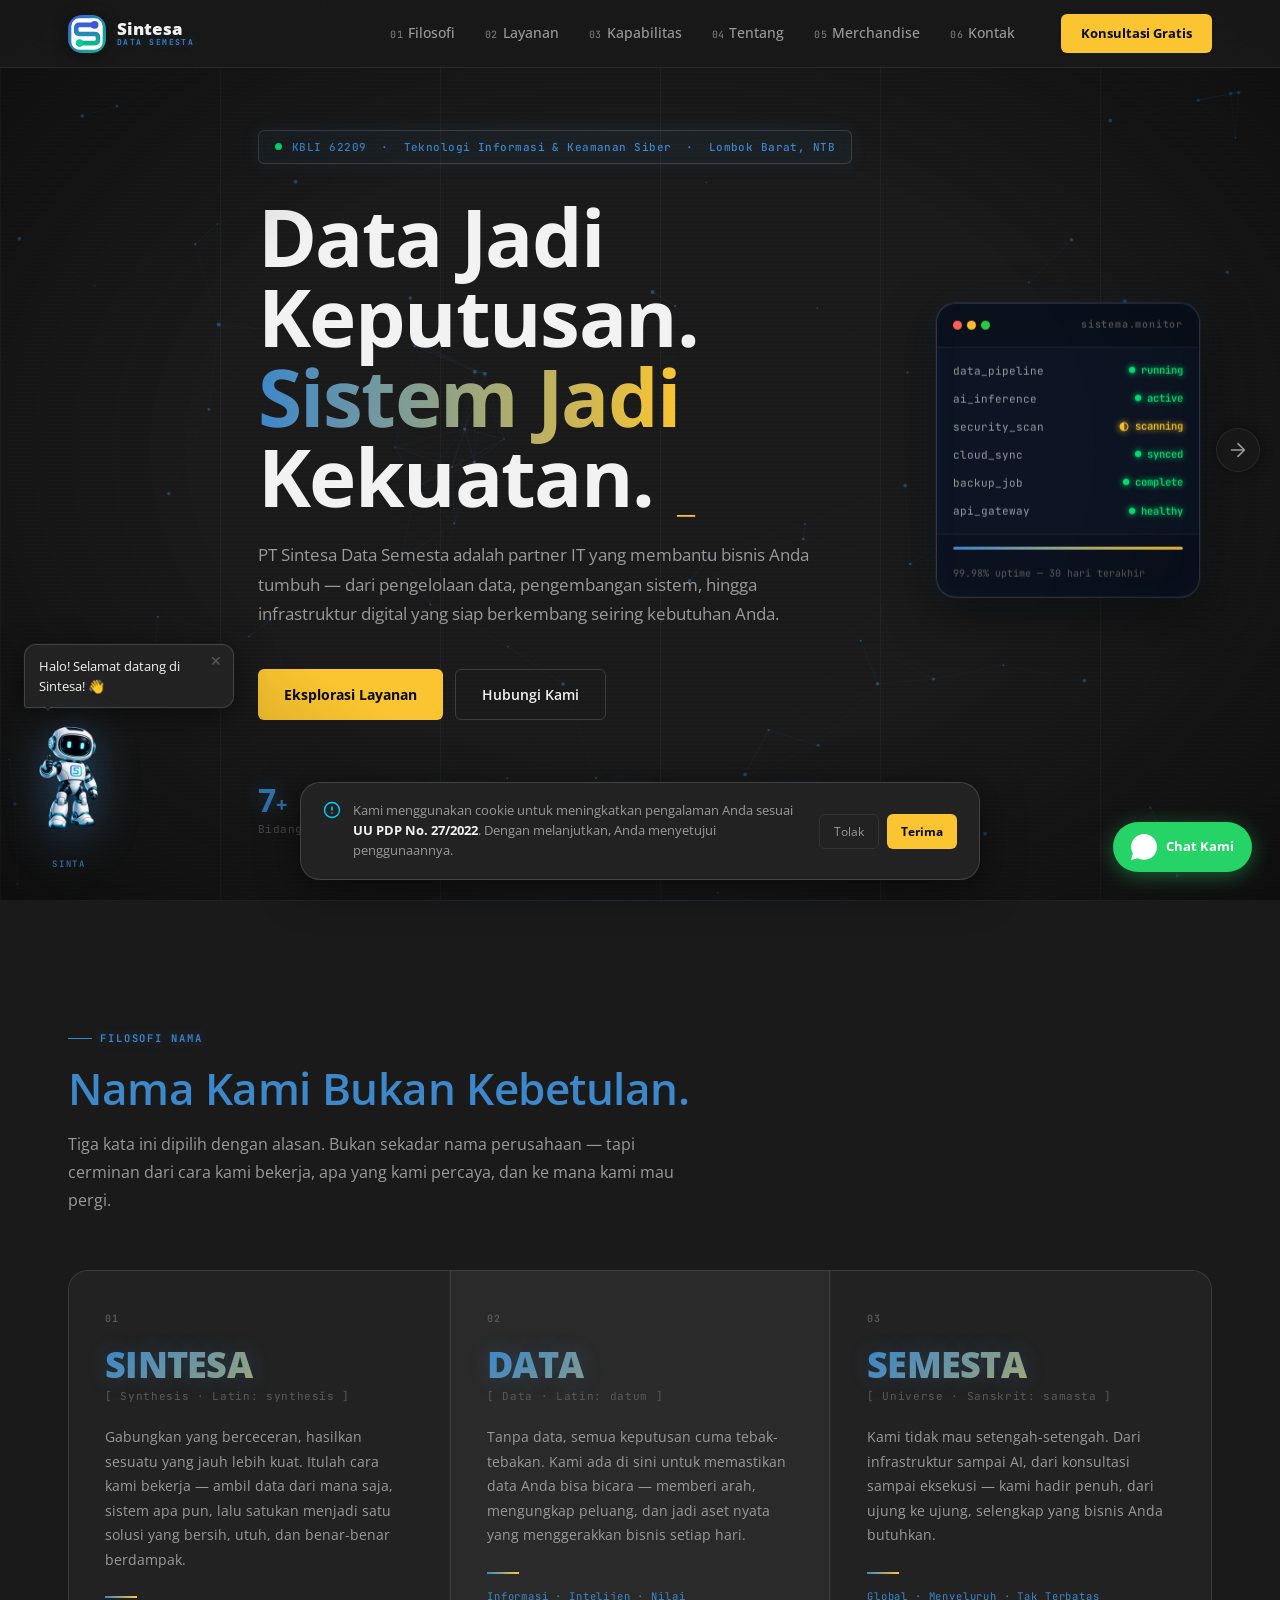
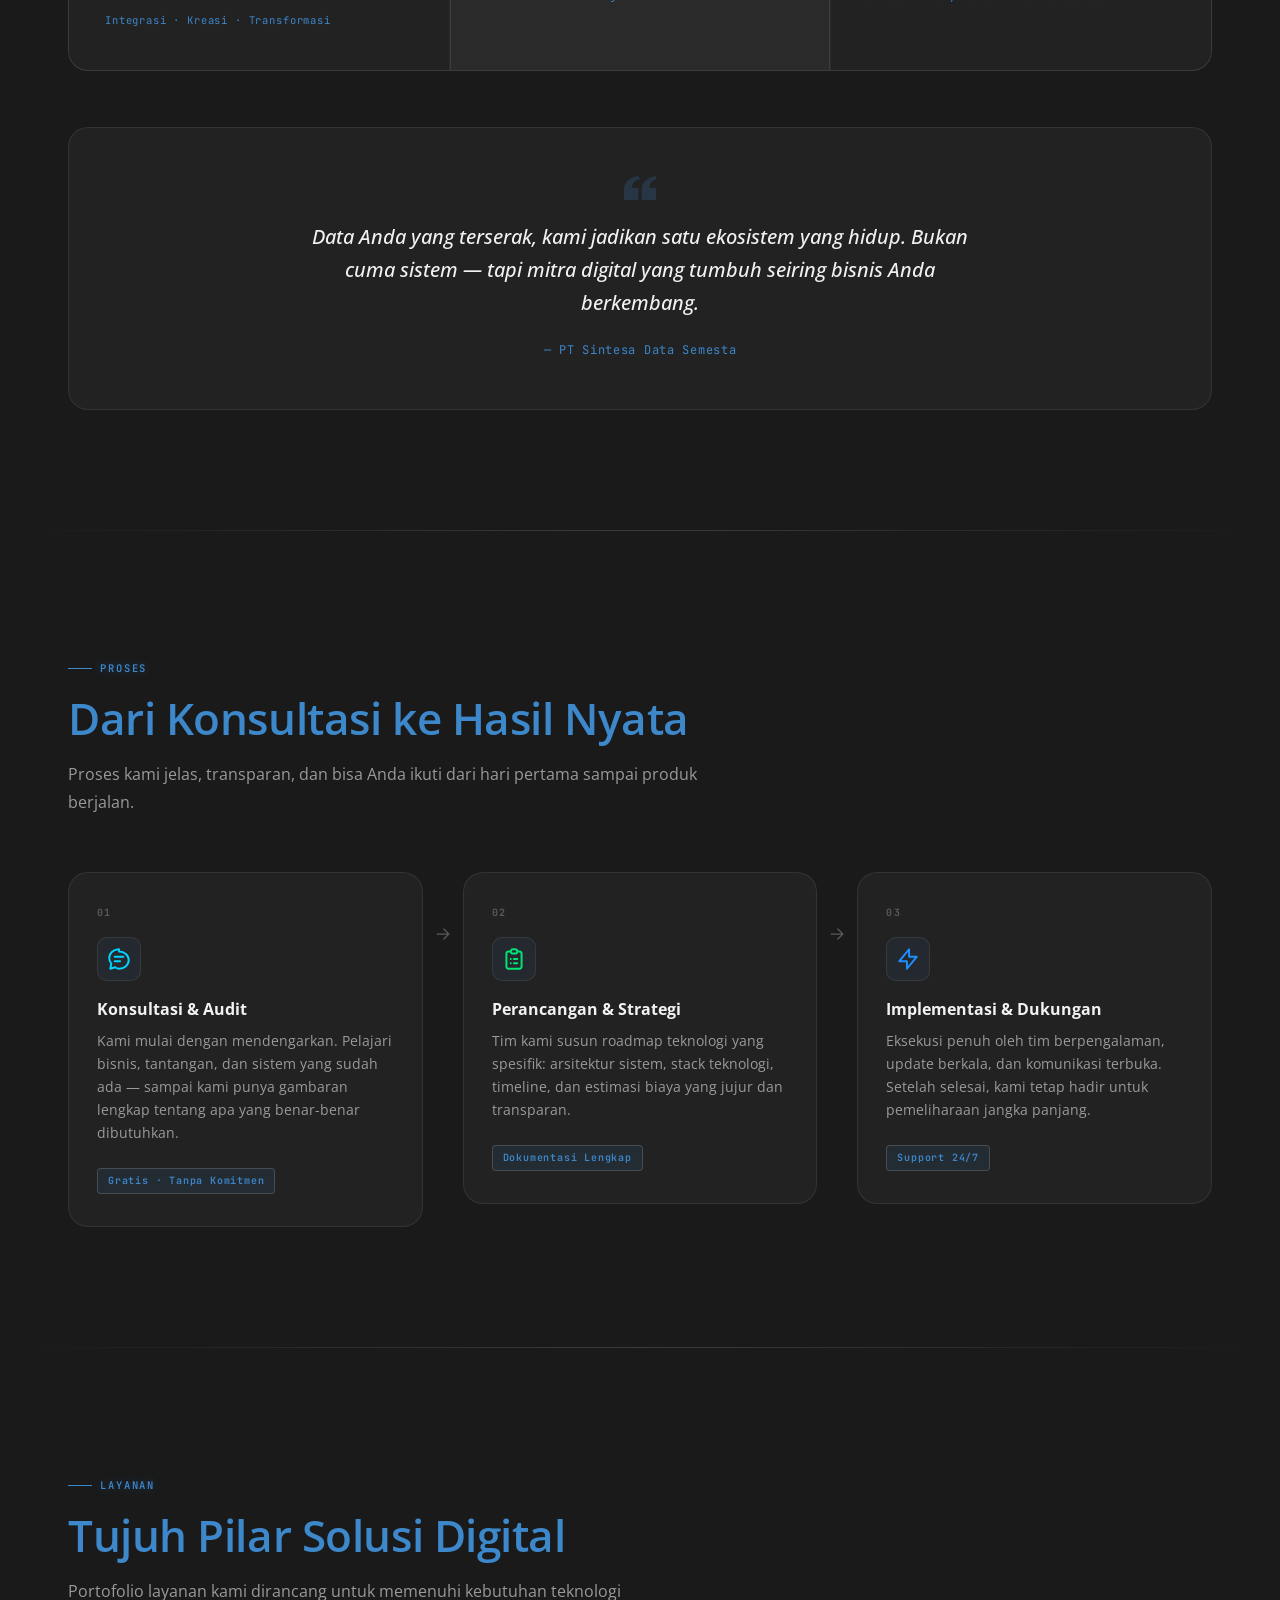
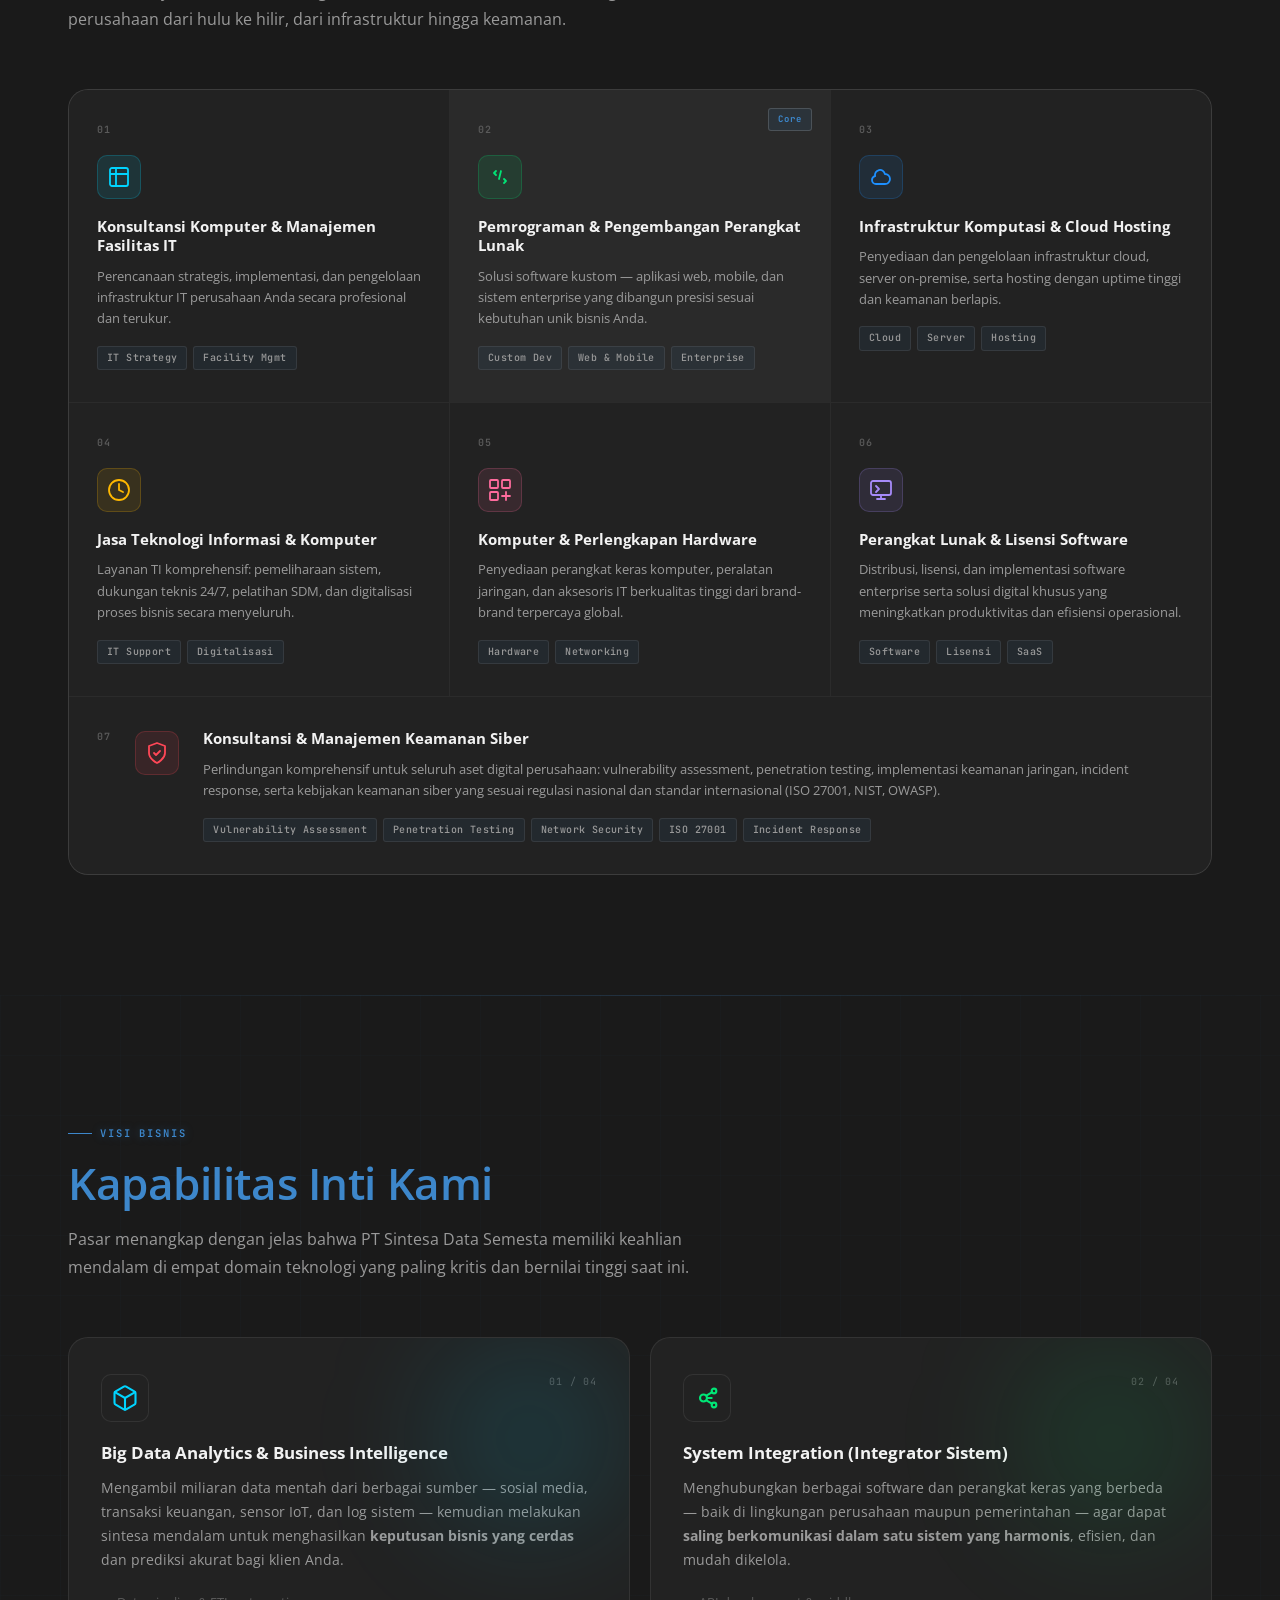
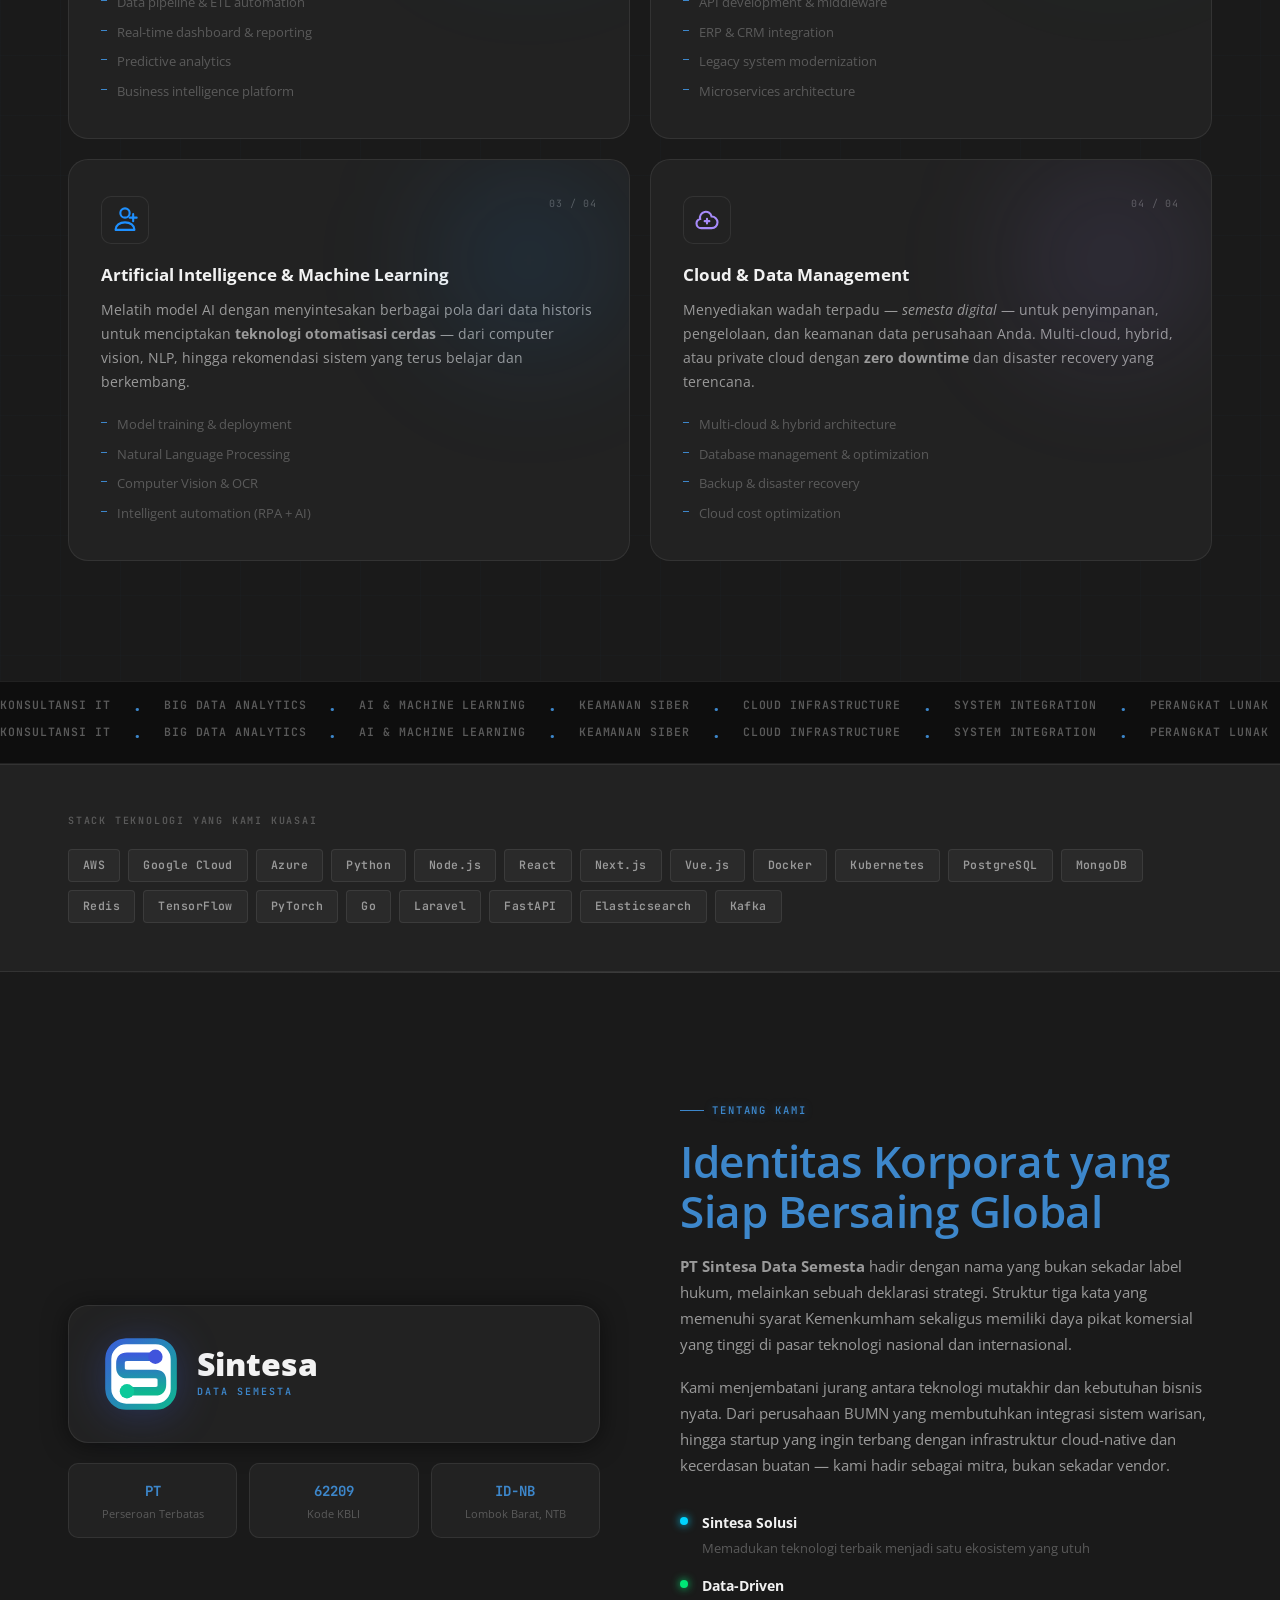
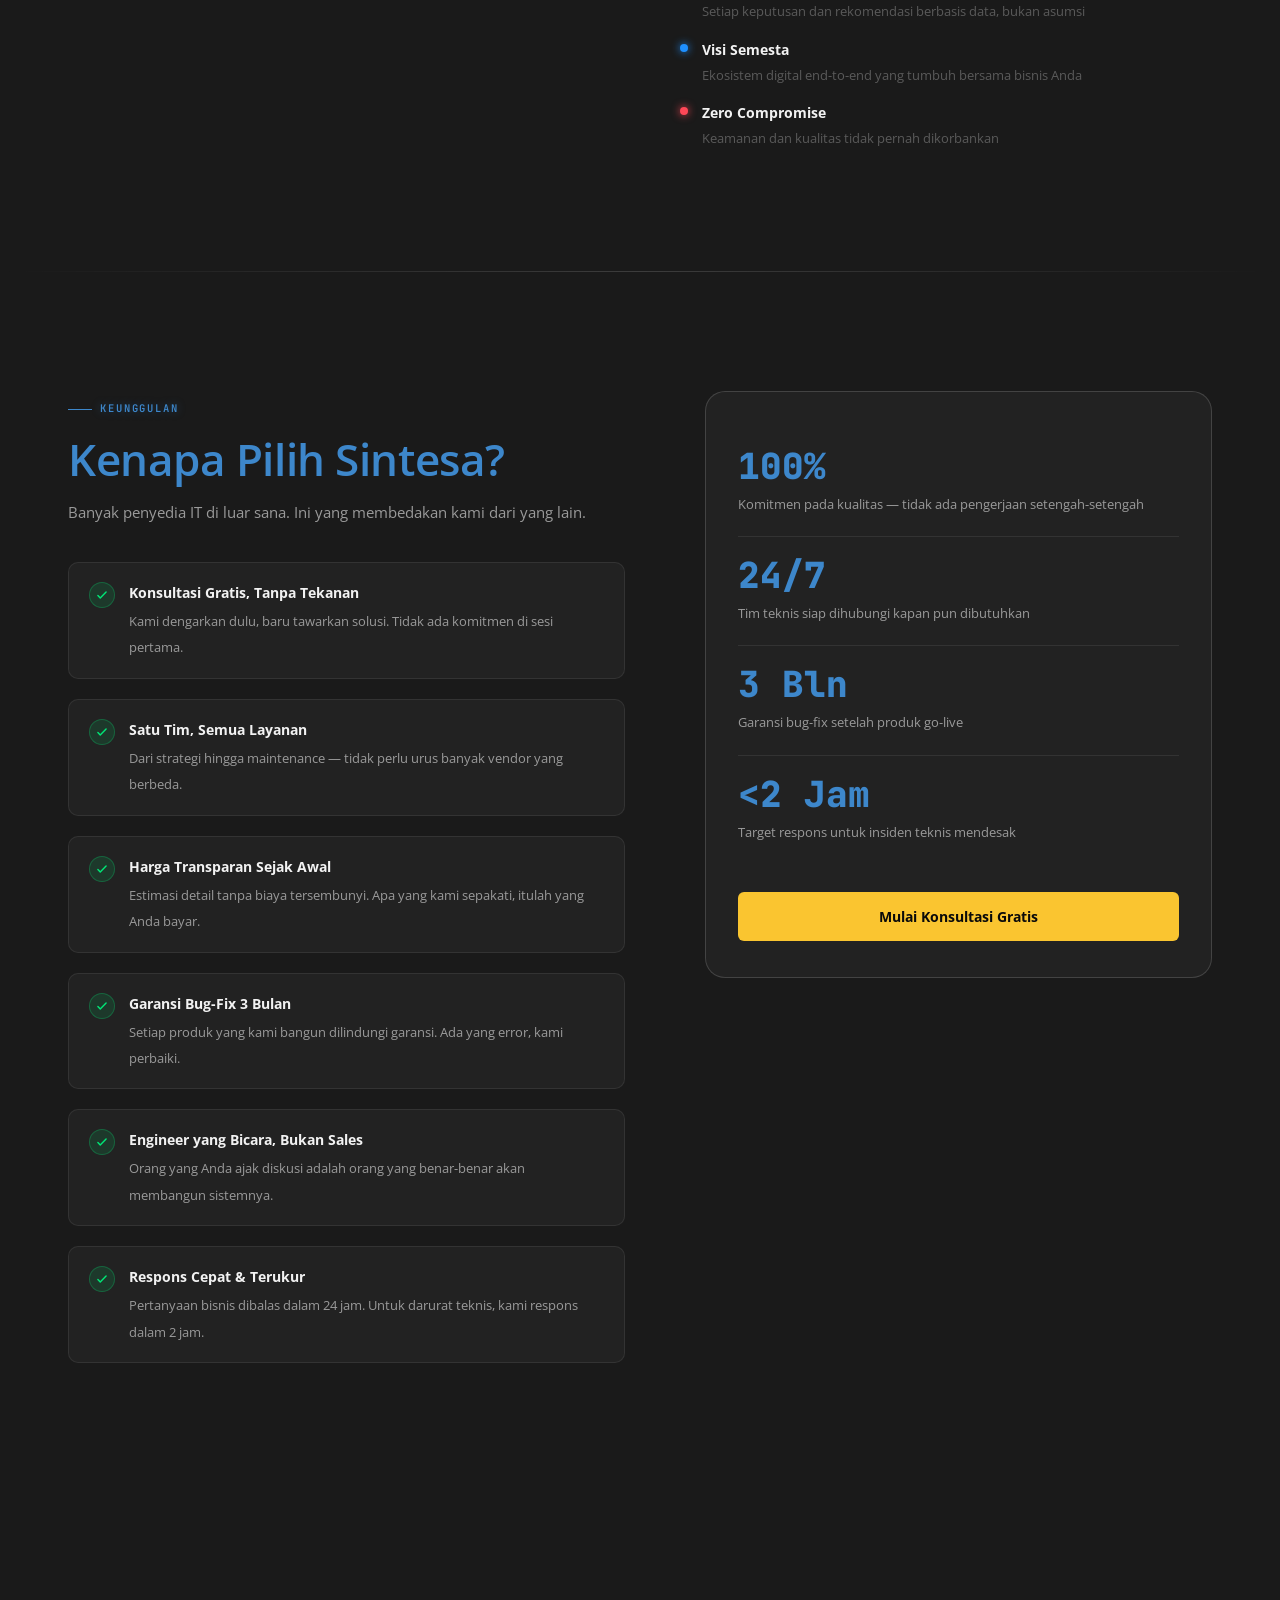
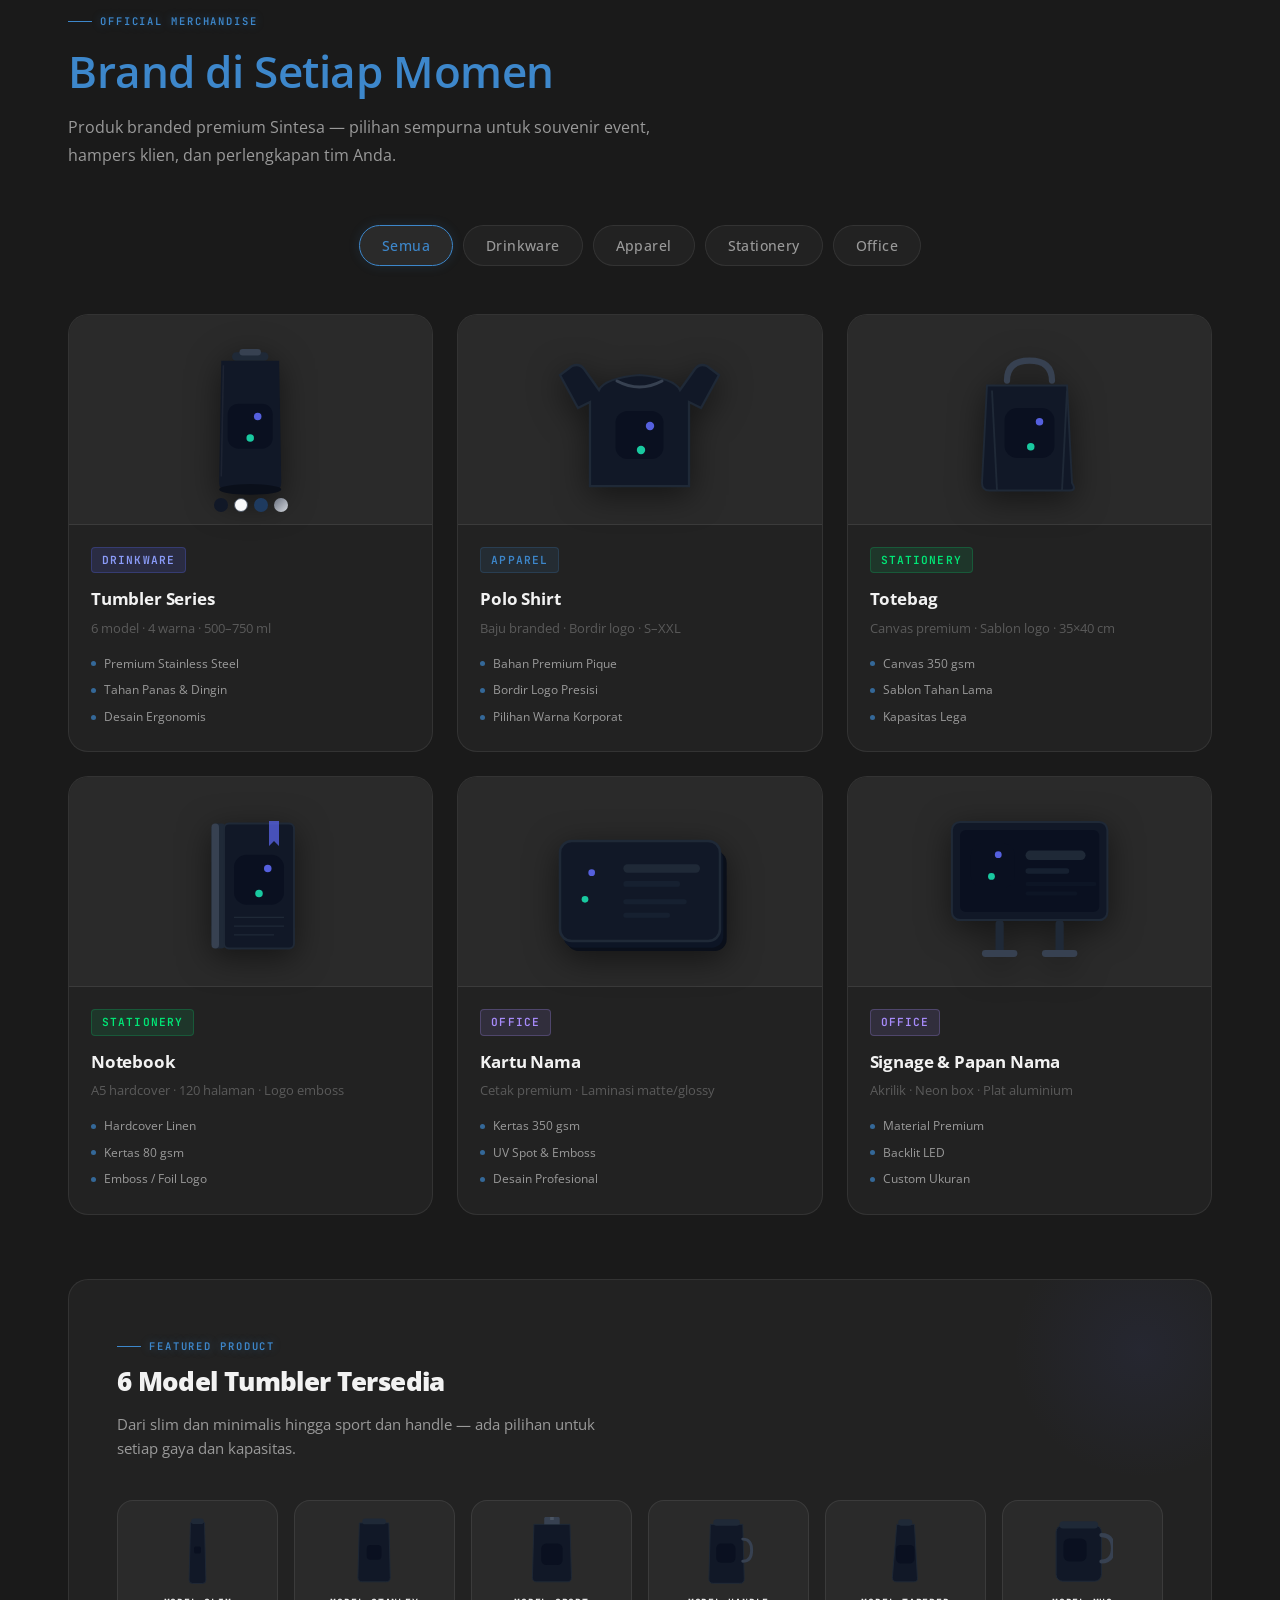
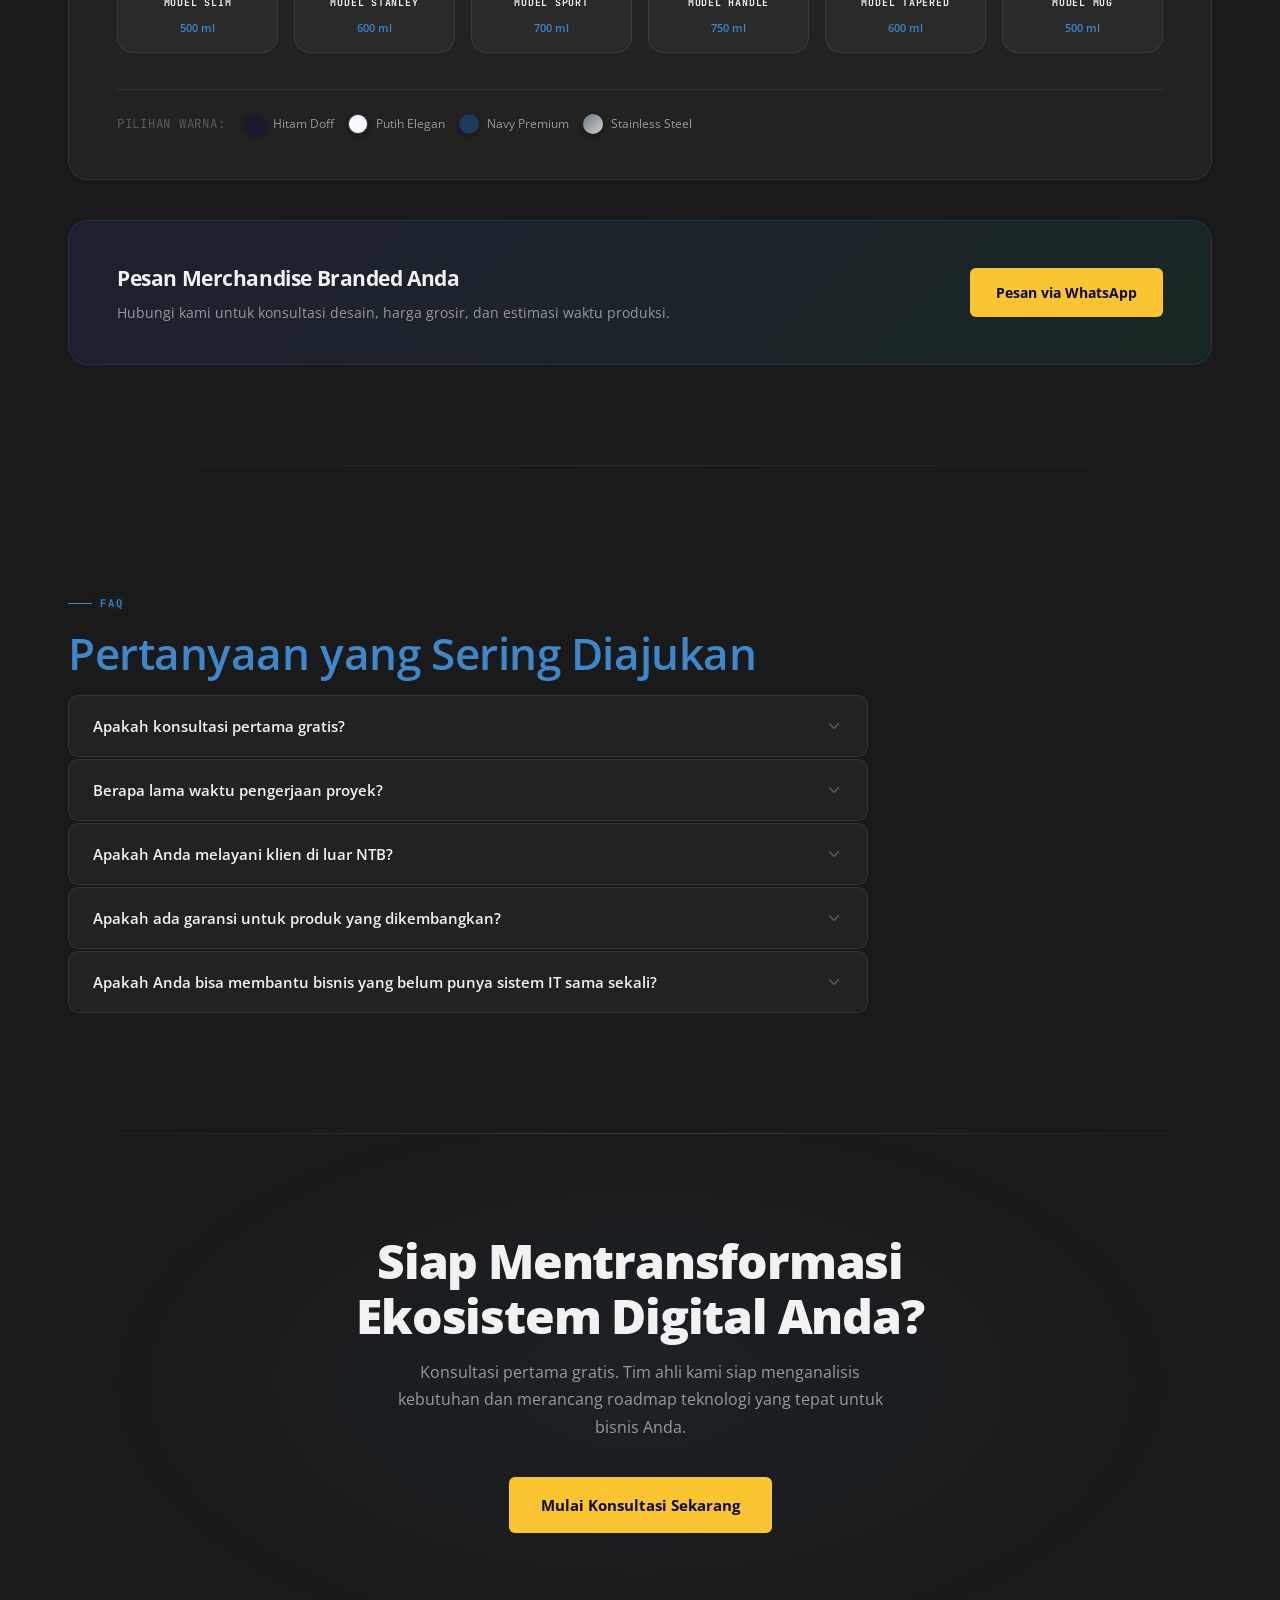
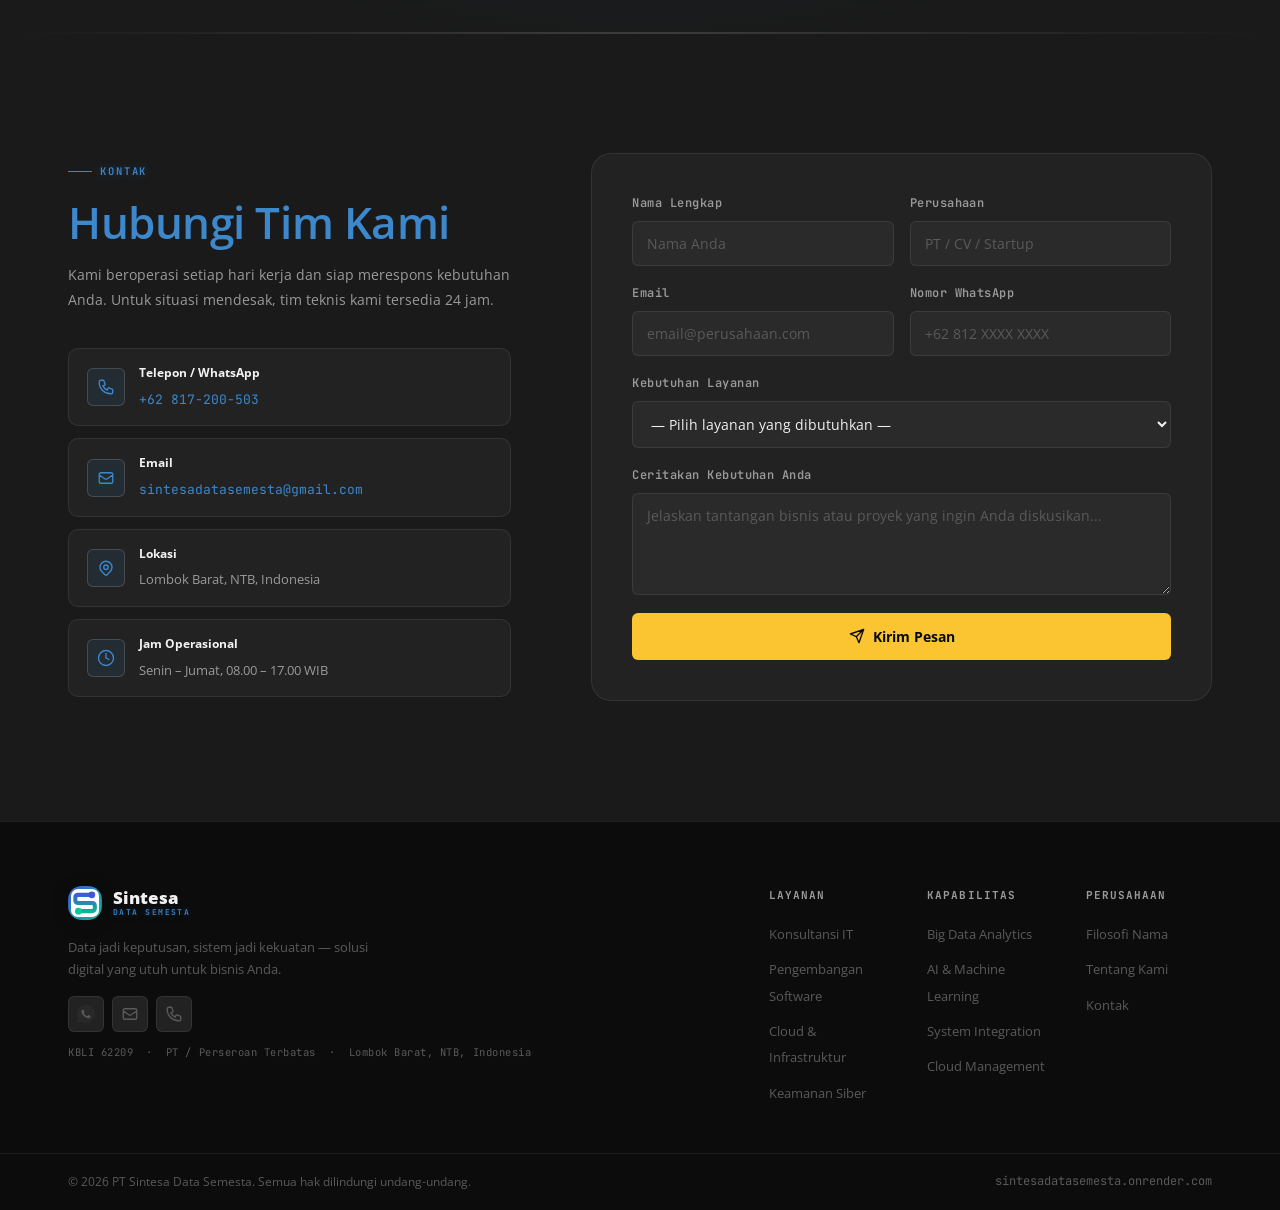
==== public/index.html @ 7cfb88b7 "Ganti mascot SINTA: SVG piksel → karakter robot 3D baru - Tambah gambar mascot baru (90×135px, 59KB)" ====
<!DOCTYPE html>
<html lang="id" prefix="og: https://ogp.me/ns#">
<head>
  <meta charset="UTF-8" />
  <meta name="viewport" content="width=device-width, initial-scale=1.0, viewport-fit=cover" />
  <meta name="mobile-web-app-capable" content="yes" />
  <meta name="apple-mobile-web-app-capable" content="yes" />
  <meta name="theme-color" content="#3D87CB" />

  <title>PT Sintesa Data Semesta | Konsultansi IT & Keamanan Siber Lombok Barat NTB</title>
  <meta name="description" content="PT Sintesa Data Semesta — partner IT untuk bisnis yang ingin tumbuh. Konsultansi IT, AI, keamanan siber, cloud, dan pengembangan perangkat lunak untuk korporat dan startup Indonesia." />
  <meta name="keywords" content="konsultansi IT Lombok, keamanan siber NTB, Big Data Analytics, System Integration, AI Machine Learning, cloud computing, PT Sintesa Data Semesta, KBLI 62209, Lombok Barat, Nusa Tenggara Barat" />
  <meta name="author" content="PT Sintesa Data Semesta" />
  <meta name="robots" content="index, follow, max-snippet:-1, max-image-preview:large" />
  <link rel="canonical" href="https://sintesadatasemesta.onrender.com/" />

  <meta property="og:type" content="website" />
  <meta property="og:locale" content="id_ID" />
  <meta property="og:site_name" content="PT Sintesa Data Semesta" />
  <meta property="og:title" content="PT Sintesa Data Semesta | Konsultansi IT & Keamanan Siber" />
  <meta property="og:description" content="Data jadi keputusan, sistem jadi kekuatan. Partner teknologi terpercaya untuk korporat dan startup Indonesia." />
  <meta property="og:url" content="https://sintesadatasemesta.onrender.com/" />
  <meta name="twitter:card" content="summary_large_image" />
  <meta name="geo.region" content="ID-NB" />
  <meta name="geo.placename" content="Lombok Barat, Nusa Tenggara Barat, Indonesia" />

  <script type="application/ld+json">
  {"@context":"https://schema.org","@graph":[{"@type":"Organization","@id":"https://sintesadatasemesta.onrender.com/#organization","name":"PT Sintesa Data Semesta","legalName":"Perseroan Terbatas Sintesa Data Semesta","url":"https://sintesadatasemesta.onrender.com","telephone":"+62817200503","email":"sintesadatasemesta@gmail.com","description":"PT Sintesa Data Semesta bergerak di bidang konsultansi IT, Big Data, AI, keamanan siber, dan infrastruktur cloud (KBLI 62209).","address":{"@type":"PostalAddress","addressLocality":"Lombok Barat","addressRegion":"Nusa Tenggara Barat","addressCountry":"ID"},"openingHoursSpecification":{"@type":"OpeningHoursSpecification","dayOfWeek":["Monday","Tuesday","Wednesday","Thursday","Friday"],"opens":"08:00","closes":"17:00"},"areaServed":{"@type":"Country","name":"Indonesia"}},{"@type":"WebSite","url":"https://sintesadatasemesta.onrender.com","name":"PT Sintesa Data Semesta","inLanguage":"id-ID"}]}
  </script>

  <link rel="stylesheet" href="https://cdn.jsdelivr.net/npm/swiper@11/swiper-bundle.min.css" />
  <link rel="stylesheet" href="assets/css/style.css" />
  <link rel="preconnect" href="https://fonts.googleapis.com" />
  <link rel="preconnect" href="https://fonts.gstatic.com" crossorigin />
  <link href="https://fonts.googleapis.com/css2?family=Open+Sans:wght@300;400;500;600&family=JetBrains+Mono:wght@400;500;600&display=swap" rel="stylesheet" />
</head>
<body>

  <!-- SKIP TO CONTENT (Accessibility) -->
  <a href="#main-content" class="skip-link">Lewati ke konten utama</a>


  <!-- PRELOADER -->
  <div class="preloader" id="preloader">
    <div class="preloader-inner">
      <img src="assets/images/logo/logo-sintesa.svg" alt="Logo PT Sintesa Data Semesta" width="52" height="52" class="logo-preload-img">
      <div class="preloader-dots"><span></span><span></span><span></span></div>
    </div>
  </div>

  <!-- CURSOR GLOW -->
  <div class="cursor-glow" id="cursorGlow" aria-hidden="true"></div>

  <!-- SCROLL PROGRESS -->
  <div class="scroll-progress" id="scrollProgress"></div>

  <!-- ═══════════════════════════════════════ NAVBAR -->
  <header class="nav" id="nav">
    <div class="wrap nav-inner">
      <a href="#" class="logo">
        <img src="assets/images/logo/logo-sintesa.svg" alt="Logo Sintesa" width="38" height="38" class="logo-icon">
        <div class="logo-text">
          <span class="logo-name">Sintesa</span>
          <span class="logo-tag">DATA SEMESTA</span>
        </div>
      </a>

      <nav class="nav-links" id="navLinks">
        <a href="#filosofi"><span class="nav-num">01</span>Filosofi</a>
        <a href="#layanan"><span class="nav-num">02</span>Layanan</a>
        <a href="#kapabilitas"><span class="nav-num">03</span>Kapabilitas</a>
        <a href="#tentang"><span class="nav-num">04</span>Tentang</a>
        <a href="#merch"><span class="nav-num">05</span>Merchandise</a>
        <a href="#kontak"><span class="nav-num">06</span>Kontak</a>
      </nav>

      <a href="#kontak" class="btn-nav">Konsultasi Gratis</a>
      <button class="hamburger" id="hamburger" aria-label="Menu">
        <span></span><span></span><span></span>
      </button>
    </div>
  </header>

  <main id="main-content">
  <!-- ═══════════════════════════════════════ MAIN SWIPER ══════════ -->
  <div class="swiper main-swiper" id="mainSwiper">
  <div class="swiper-wrapper">

  <!-- ══ SLIDE 1 / BERANDA ══ -->
  <div class="swiper-slide slide-hero" data-label="FILOSOFI">
  <section class="hero" id="beranda">
    <canvas id="networkCanvas" class="hero-canvas"></canvas>
    <div class="hero-scan"></div>
    <div class="wrap hero-inner">
      <div class="hero-badge">
        <span class="badge-pulse"></span>
        KBLI 62209 &nbsp;·&nbsp; Teknologi Informasi &amp; Keamanan Siber &nbsp;·&nbsp; Lombok Barat, NTB
      </div>
      <h1 class="hero-title">
        Data Jadi Keputusan.<br/>
        <em>Sistem Jadi</em><br/>
        Kekuatan.
      </h1>
      <p class="hero-sub">
        PT Sintesa Data Semesta adalah partner IT yang membantu bisnis Anda tumbuh —
        dari pengelolaan data, pengembangan sistem, hingga infrastruktur digital
        yang siap berkembang seiring kebutuhan Anda.
      </p>
      <div class="hero-cta">
        <a href="#layanan-detail" class="btn-primary">Eksplorasi Layanan</a>
        <a href="#kontak-detail" class="btn-ghost">Hubungi Kami</a>
      </div>
      <div class="hero-metrics">
        <div class="metric">
          <span class="metric-val" data-target="7">0</span>
          <span class="metric-label">Bidang Layanan</span>
        </div>
        <div class="metric-sep"></div>
        <div class="metric">
          <span class="metric-val" data-target="4">0</span>
          <span class="metric-label">Kapabilitas Inti</span>
        </div>
        <div class="metric-sep"></div>
        <div class="metric">
          <span class="metric-val mono" data-target="24">0</span>
          <span class="metric-label">Jam Dukungan</span>
        </div>
        <div class="metric-sep"></div>
        <div class="metric">
          <span class="metric-val" data-target="100">0</span>
          <span class="metric-label">% Komitmen</span>
        </div>
      </div>
    </div>
    <!-- Hero visual card (desktop only) -->
    <div class="hero-visual-card" aria-hidden="true">
      <div class="hvc-header">
        <div class="hvc-dots"><span></span><span></span><span></span></div>
        <span class="mono hvc-title">sistema.monitor</span>
      </div>
      <div class="hvc-items">
        <div class="hvc-item"><span class="mono hvc-key">data_pipeline</span><span class="hvc-st st-ok">● running</span></div>
        <div class="hvc-item"><span class="mono hvc-key">ai_inference</span><span class="hvc-st st-ok">● active</span></div>
        <div class="hvc-item"><span class="mono hvc-key">security_scan</span><span class="hvc-st st-warn">◐ scanning</span></div>
        <div class="hvc-item"><span class="mono hvc-key">cloud_sync</span><span class="hvc-st st-ok">● synced</span></div>
        <div class="hvc-item"><span class="mono hvc-key">backup_job</span><span class="hvc-st st-ok">● complete</span></div>
        <div class="hvc-item"><span class="mono hvc-key">api_gateway</span><span class="hvc-st st-ok">● healthy</span></div>
      </div>
      <div class="hvc-footer">
        <div class="hvc-uptime-bar"><div class="hvc-uptime-fill"></div></div>
        <span class="mono hvc-uptime-txt">99.98% uptime — 30 hari terakhir</span>
      </div>
    </div>

  </section>
  </div><!-- /slide-hero -->

  <!-- ══ SLIDE 2 / FILOSOFI ══ -->
  <div class="swiper-slide slide-filosofi" data-label="LAYANAN" id="filosofi">
    <div class="slide-inner">
      <div class="slide-left">
        <div class="slide-eyebrow"><span class="slide-n">01</span>FILOSOFI NAMA</div>
        <h2 class="slide-title">Nama Kami<br>Bukan Kebetulan.</h2>
        <p class="slide-sub">Tiga kata dipilih dengan alasan — bukan sekadar nama perusahaan, tapi cerminan dari cara kami bekerja dan ke mana kami mau pergi.</p>
        <a href="#filosofi-detail" class="slide-detail-link">
          Pelajari Filosofi
          <svg width="14" height="14" viewBox="0 0 24 24" fill="none"><path d="M5 12h14M12 5l7 7-7 7" stroke="currentColor" stroke-width="2" stroke-linecap="round" stroke-linejoin="round"/></svg>
        </a>
      </div>
      <div class="slide-right">
        <div class="slide-list">
          <div class="slide-list-item">
            <span class="sli-num">01</span>
            <div class="sli-body">
              <div class="sli-word">SINTESA</div>
              <div class="sli-origin mono">[ Synthesis · Latin: synthesĭs ]</div>
              <div class="sli-sub">Gabungkan yang berceceran, hasilkan sesuatu yang jauh lebih kuat.</div>
              <div class="sli-key mono">Integrasi · Kreasi · Transformasi</div>
            </div>
          </div>
          <div class="slide-list-item">
            <span class="sli-num">02</span>
            <div class="sli-body">
              <div class="sli-word">DATA</div>
              <div class="sli-origin mono">[ Data · Latin: datum ]</div>
              <div class="sli-sub">Tanpa data, semua keputusan cuma tebak-tebakan. Kami pastikan data Anda bisa bicara.</div>
              <div class="sli-key mono">Informasi · Intelijen · Nilai</div>
            </div>
          </div>
          <div class="slide-list-item">
            <span class="sli-num">03</span>
            <div class="sli-body">
              <div class="sli-word">SEMESTA</div>
              <div class="sli-origin mono">[ Universe · Sanskrit: samasta ]</div>
              <div class="sli-sub">Hadir penuh, dari infrastruktur sampai AI, dari konsultasi sampai eksekusi.</div>
              <div class="sli-key mono">Global · Menyeluruh · Tak Terbatas</div>
            </div>
          </div>
        </div>
      </div>
    </div>
  </div><!-- /slide-filosofi -->

  <!-- ══ SLIDE 3 / LAYANAN ══ -->
  <div class="swiper-slide slide-layanan" data-label="KAPABILITAS" id="layanan">
    <div class="slide-inner">
      <div class="slide-left">
        <div class="slide-eyebrow"><span class="slide-n">02</span>LAYANAN</div>
        <h2 class="slide-title">Solusi Teknologi<br>Terpadu.</h2>
        <p class="slide-sub">Tujuh bidang layanan terintegrasi untuk kebutuhan digital bisnis Anda dari hulu ke hilir.</p>
        <a href="#layanan-detail" class="slide-detail-link">
          Lihat Detail
          <svg width="14" height="14" viewBox="0 0 24 24" fill="none"><path d="M5 12h14M12 5l7 7-7 7" stroke="currentColor" stroke-width="2" stroke-linecap="round" stroke-linejoin="round"/></svg>
        </a>
      </div>
      <div class="slide-right">
        <div class="slide-list slide-list--links">
          <a href="#layanan-detail" class="slide-list-item sli-link">
            <span class="sli-num">01</span>
            <div class="sli-body"><div class="sli-title">Konsultansi IT &amp; Manajemen Fasilitas</div></div>
            <svg class="sli-arrow" width="16" height="16" viewBox="0 0 24 24" fill="none"><path d="M5 12h14M12 5l7 7-7 7" stroke="currentColor" stroke-width="1.5" stroke-linecap="round"/></svg>
          </a>
          <a href="#layanan-detail" class="slide-list-item sli-link">
            <span class="sli-num">02</span>
            <div class="sli-body"><div class="sli-title">Pengembangan Perangkat Lunak Custom</div></div>
            <svg class="sli-arrow" width="16" height="16" viewBox="0 0 24 24" fill="none"><path d="M5 12h14M12 5l7 7-7 7" stroke="currentColor" stroke-width="1.5" stroke-linecap="round"/></svg>
          </a>
          <a href="#layanan-detail" class="slide-list-item sli-link">
            <span class="sli-num">03</span>
            <div class="sli-body"><div class="sli-title">Infrastruktur Cloud &amp; Hosting</div></div>
            <svg class="sli-arrow" width="16" height="16" viewBox="0 0 24 24" fill="none"><path d="M5 12h14M12 5l7 7-7 7" stroke="currentColor" stroke-width="1.5" stroke-linecap="round"/></svg>
          </a>
          <a href="#layanan-detail" class="slide-list-item sli-link">
            <span class="sli-num">04</span>
            <div class="sli-body"><div class="sli-title">Jasa Teknologi Informasi &amp; Komputer</div></div>
            <svg class="sli-arrow" width="16" height="16" viewBox="0 0 24 24" fill="none"><path d="M5 12h14M12 5l7 7-7 7" stroke="currentColor" stroke-width="1.5" stroke-linecap="round"/></svg>
          </a>
          <a href="#layanan-detail" class="slide-list-item sli-link">
            <span class="sli-num">05</span>
            <div class="sli-body"><div class="sli-title">Hardware, Jaringan &amp; Perlengkapan IT</div></div>
            <svg class="sli-arrow" width="16" height="16" viewBox="0 0 24 24" fill="none"><path d="M5 12h14M12 5l7 7-7 7" stroke="currentColor" stroke-width="1.5" stroke-linecap="round"/></svg>
          </a>
          <a href="#layanan-detail" class="slide-list-item sli-link">
            <span class="sli-num">06</span>
            <div class="sli-body"><div class="sli-title">Distribusi Lisensi Perangkat Lunak</div></div>
            <svg class="sli-arrow" width="16" height="16" viewBox="0 0 24 24" fill="none"><path d="M5 12h14M12 5l7 7-7 7" stroke="currentColor" stroke-width="1.5" stroke-linecap="round"/></svg>
          </a>
          <a href="#layanan-detail" class="slide-list-item sli-link sli-featured">
            <span class="sli-num">07</span>
            <div class="sli-body"><div class="sli-title">Konsultansi &amp; Manajemen Keamanan Siber <span class="sli-badge">★</span></div></div>
            <svg class="sli-arrow" width="16" height="16" viewBox="0 0 24 24" fill="none"><path d="M5 12h14M12 5l7 7-7 7" stroke="currentColor" stroke-width="1.5" stroke-linecap="round"/></svg>
          </a>
        </div>
      </div>
    </div>
  </div><!-- /slide-layanan -->

  <!-- ══ SLIDE 4 / KAPABILITAS ══ -->
  <div class="swiper-slide slide-kapabilitas" data-label="TENTANG" id="kapabilitas">
    <div class="slide-inner">
      <div class="slide-left">
        <div class="slide-eyebrow"><span class="slide-n">03</span>KAPABILITAS</div>
        <h2 class="slide-title">Kemampuan Inti<br>yang Kami Kuasai.</h2>
        <p class="slide-sub">Empat domain teknologi paling kritis dan bernilai tinggi — kami kuasai secara mendalam dan terbukti.</p>
        <a href="#kapabilitas-detail" class="slide-detail-link">
          Lihat Kapabilitas
          <svg width="14" height="14" viewBox="0 0 24 24" fill="none"><path d="M5 12h14M12 5l7 7-7 7" stroke="currentColor" stroke-width="2" stroke-linecap="round" stroke-linejoin="round"/></svg>
        </a>
      </div>
      <div class="slide-right">
        <div class="slide-list">
          <div class="slide-list-item">
            <span class="sli-num">01</span>
            <div class="sli-body">
              <div class="sli-title">Big Data Analytics &amp; Business Intelligence</div>
              <div class="sli-sub">Pipeline data · Dashboard real-time · Predictive analytics · BI platform</div>
            </div>
          </div>
          <div class="slide-list-item">
            <span class="sli-num">02</span>
            <div class="sli-body">
              <div class="sli-title">System Integration (Integrator Sistem)</div>
              <div class="sli-sub">API &amp; middleware · ERP/CRM · Legacy modernization · Microservices</div>
            </div>
          </div>
          <div class="slide-list-item">
            <span class="sli-num">03</span>
            <div class="sli-body">
              <div class="sli-title">Artificial Intelligence &amp; Machine Learning</div>
              <div class="sli-sub">Model training · NLP · Computer Vision · Intelligent automation</div>
            </div>
          </div>
          <div class="slide-list-item">
            <span class="sli-num">04</span>
            <div class="sli-body">
              <div class="sli-title">Keamanan Siber &amp; Compliance</div>
              <div class="sli-sub">Penetration testing · ISO 27001 · NIST · Incident response</div>
            </div>
          </div>
        </div>
      </div>
    </div>
  </div><!-- /slide-kapabilitas -->

  <!-- ══ SLIDE 5 / TENTANG ══ -->
  <div class="swiper-slide slide-tentang" data-label="KONTAK" id="tentang">
    <div class="slide-inner">
      <div class="slide-left">
        <div class="slide-eyebrow"><span class="slide-n">04</span>TENTANG KAMI</div>
        <h2 class="slide-title">Mitra Teknologi<br>Terpercaya.</h2>
        <p class="slide-sub">PT Sintesa Data Semesta hadir sebagai partner IT yang membantu korporat dan startup Indonesia tumbuh melalui teknologi yang tepat, aman, dan terukur.</p>
        <a href="#tentang-detail" class="slide-detail-link">
          Lebih Lanjut
          <svg width="14" height="14" viewBox="0 0 24 24" fill="none"><path d="M5 12h14M12 5l7 7-7 7" stroke="currentColor" stroke-width="2" stroke-linecap="round" stroke-linejoin="round"/></svg>
        </a>
      </div>
      <div class="slide-right">
        <div class="slide-about-box">
          <div class="sab-logo">
            <img src="assets/images/logo/logo-sintesa.svg" alt="Logo Sintesa" width="64" height="64">
          </div>
          <div class="sab-name">
            <div class="sab-title">PT Sintesa Data Semesta</div>
            <div class="sab-sub mono">KBLI 62209 · Lombok Barat, NTB</div>
          </div>
        </div>
        <div class="slide-list slide-list--values">
          <div class="slide-list-item">
            <span class="sli-num">○</span>
            <div class="sli-body">
              <div class="sli-title">Inovatif</div>
              <div class="sli-sub">Selalu mencari cara terbaik dan paling efisien untuk setiap tantangan teknologi.</div>
            </div>
          </div>
          <div class="slide-list-item">
            <span class="sli-num">○</span>
            <div class="sli-body">
              <div class="sli-title">Terpercaya</div>
              <div class="sli-sub">Transparansi penuh dan komitmen 100% pada setiap proyek yang kami kerjakan.</div>
            </div>
          </div>
          <div class="slide-list-item">
            <span class="sli-num">○</span>
            <div class="sli-body">
              <div class="sli-title">Berdampak</div>
              <div class="sli-sub">Solusi yang bukan hanya bekerja — tapi benar-benar mengubah cara bisnis Anda beroperasi.</div>
            </div>
          </div>
        </div>
      </div>
    </div>
  </div><!-- /slide-tentang -->

  <!-- ══ SLIDE 6 / KONTAK ══ -->
  <div class="swiper-slide slide-kontak" data-label="" id="kontak">
    <div class="slide-inner">
      <div class="slide-left">
        <div class="slide-eyebrow"><span class="slide-n">05</span>KONTAK</div>
        <h2 class="slide-title">Mulai Perjalanan<br>Digital Anda.</h2>
        <p class="slide-sub">Konsultasi pertama gratis dan tanpa komitmen. Tim kami siap mendengar dan memberikan solusi yang tepat untuk bisnis Anda.</p>
        <div class="slide-cta-group">
          <a href="https://wa.me/62817200503?text=Halo%20PT%20Sintesa%20Data%20Semesta%2C%20saya%20ingin%20konsultasi." target="_blank" rel="noopener" class="btn-primary">
            Hubungi via WhatsApp
          </a>
          <a href="#kontak-detail" class="btn-ghost">Kirim Pesan</a>
        </div>
      </div>
      <div class="slide-right">
        <div class="slide-list slide-list--contact">
          <div class="slide-list-item">
            <span class="sli-num">
              <svg width="16" height="16" viewBox="0 0 24 24" fill="none"><path d="M3 5a2 2 0 012-2h3.28a1 1 0 01.948.684l1.498 4.493a1 1 0 01-.502 1.21l-2.257 1.13a11.042 11.042 0 005.516 5.516l1.13-2.257a1 1 0 011.21-.502l4.493 1.498a1 1 0 01.684.949V19a2 2 0 01-2 2h-1C9.716 21 3 14.284 3 6V5z" stroke="currentColor" stroke-width="1.8"/></svg>
            </span>
            <div class="sli-body">
              <div class="sli-title">Telepon / WhatsApp</div>
              <a href="tel:+62817200503" class="sli-contact-val mono">+62 817-200-503</a>
            </div>
          </div>
          <div class="slide-list-item">
            <span class="sli-num">
              <svg width="16" height="16" viewBox="0 0 24 24" fill="none"><path d="M3 8l7.89 5.26a2 2 0 002.22 0L21 8M5 19h14a2 2 0 002-2V7a2 2 0 00-2-2H5a2 2 0 00-2 2v10a2 2 0 002 2z" stroke="currentColor" stroke-width="1.8" stroke-linecap="round" stroke-linejoin="round"/></svg>
            </span>
            <div class="sli-body">
              <div class="sli-title">Email</div>
              <a href="mailto:sintesadatasemesta@gmail.com" class="sli-contact-val mono">sintesadatasemesta@gmail.com</a>
            </div>
          </div>
          <div class="slide-list-item">
            <span class="sli-num">
              <svg width="16" height="16" viewBox="0 0 24 24" fill="none"><path d="M17.657 16.657L13.414 20.9a2 2 0 01-2.827 0l-4.244-4.243a8 8 0 1111.314 0z" stroke="currentColor" stroke-width="1.8"/><circle cx="12" cy="11" r="3" stroke="currentColor" stroke-width="1.8"/></svg>
            </span>
            <div class="sli-body">
              <div class="sli-title">Lokasi</div>
              <div class="sli-contact-val">Lombok Barat, NTB, Indonesia</div>
            </div>
          </div>
          <div class="slide-list-item">
            <span class="sli-num">
              <svg width="16" height="16" viewBox="0 0 24 24" fill="none"><circle cx="12" cy="12" r="10" stroke="currentColor" stroke-width="1.8"/><path d="M12 6v6l4 2" stroke="currentColor" stroke-width="1.8" stroke-linecap="round"/></svg>
            </span>
            <div class="sli-body">
              <div class="sli-title">Jam Operasional</div>
              <div class="sli-contact-val">Senin – Jumat, 08.00 – 17.00 WIB</div>
            </div>
          </div>
        </div>
      </div>
    </div>
  </div><!-- /slide-kontak -->

  </div><!-- /swiper-wrapper -->

  <!-- SWIPER PAGINATION BULLETS -->
  <div class="swiper-pg" id="swiperPagination"></div>

  <!-- SLIDE ARROW NAVIGATION -->
  <button class="slide-arrow slide-arrow--prev" id="slidePrev" aria-label="Slide sebelumnya">
    <svg width="22" height="22" viewBox="0 0 24 24" fill="none"><path d="M19 12H5M12 19l-7-7 7-7" stroke="currentColor" stroke-width="1.8" stroke-linecap="round" stroke-linejoin="round"/></svg>
  </button>
  <button class="slide-arrow slide-arrow--next" id="slideNext" aria-label="Slide berikutnya">
    <svg width="22" height="22" viewBox="0 0 24 24" fill="none"><path d="M5 12h14M12 5l7 7-7 7" stroke="currentColor" stroke-width="1.8" stroke-linecap="round" stroke-linejoin="round"/></svg>
  </button>

  <!-- SLIDE COUNTER -->
  <div class="slide-counter" id="slideCounter">01 / 06</div>

  <!-- NEXT SLIDE INDICATOR -->
  <button class="slide-indicator" id="slideIndicator" aria-label="Slide berikutnya">
    <span class="si-label" id="slideIndicatorLabel">FILOSOFI</span>
    <svg width="20" height="20" viewBox="0 0 24 24" fill="none"><path d="M5 12h14M12 5l7 7-7 7" stroke="currentColor" stroke-width="1.5" stroke-linecap="round" stroke-linejoin="round"/></svg>
  </button>

  </div><!-- /main-swiper -->

  <!-- ═══════════════════ DETAIL SECTIONS (di bawah swiper) ═══════════════ -->

  <!-- ═══════════════════════════════════════ FILOSOFI DETAIL -->
  <section class="filosofi" id="filosofi-detail">
    <div class="wrap">
      <div class="section-eye">Filosofi Nama</div>
      <h2 class="section-title">Nama Kami Bukan Kebetulan.</h2>
      <p class="section-sub">
        Tiga kata ini dipilih dengan alasan. Bukan sekadar nama perusahaan —
        tapi cerminan dari cara kami bekerja, apa yang kami percaya, dan ke mana kami mau pergi.
      </p>

      <div class="philo-grid">
        <div class="philo-card reveal">
          <div class="philo-index mono">01</div>
          <div class="philo-word">SINTESA</div>
          <div class="philo-origin mono">[ Synthesis · Latin: synthesĭs ]</div>
          <p class="philo-desc">
            Gabungkan yang berceceran, hasilkan sesuatu yang jauh lebih kuat.
            Itulah cara kami bekerja — ambil data dari mana saja, sistem apa pun,
            lalu satukan menjadi satu solusi yang bersih, utuh, dan benar-benar berdampak.
          </p>
          <div class="philo-line"></div>
          <div class="philo-key">Integrasi · Kreasi · Transformasi</div>
        </div>

        <div class="philo-card philo-center reveal">
          <div class="philo-index mono">02</div>
          <div class="philo-word">DATA</div>
          <div class="philo-origin mono">[ Data · Latin: datum ]</div>
          <p class="philo-desc">
            Tanpa data, semua keputusan cuma tebak-tebakan. Kami ada di sini
            untuk memastikan data Anda bisa bicara — memberi arah, mengungkap peluang,
            dan jadi aset nyata yang menggerakkan bisnis setiap hari.
          </p>
          <div class="philo-line"></div>
          <div class="philo-key">Informasi · Intelijen · Nilai</div>
        </div>

        <div class="philo-card reveal">
          <div class="philo-index mono">03</div>
          <div class="philo-word">SEMESTA</div>
          <div class="philo-origin mono">[ Universe · Sanskrit: samasta ]</div>
          <p class="philo-desc">
            Kami tidak mau setengah-setengah. Dari infrastruktur sampai AI,
            dari konsultasi sampai eksekusi — kami hadir penuh, dari ujung ke ujung,
            selengkap yang bisnis Anda butuhkan.
          </p>
          <div class="philo-line"></div>
          <div class="philo-key">Global · Menyeluruh · Tak Terbatas</div>
        </div>
      </div>

      <div class="philo-quote">
        <svg width="32" height="24" viewBox="0 0 32 24" fill="none"><path d="M0 24V14.4C0 6.4 4.8 1.6 14.4 0l1.6 3.2C10.667 4.267 8 7.2 8 12H14.4V24H0ZM17.6 24V14.4C17.6 6.4 22.4 1.6 32 0l1.6 3.2C28.267 4.267 25.6 7.2 25.6 12H32V24H17.6Z" fill="currentColor" opacity=".2"/></svg>
        <blockquote>
          Data Anda yang terserak, kami jadikan satu ekosistem yang hidup.
          Bukan cuma sistem — tapi mitra digital yang tumbuh seiring bisnis Anda berkembang.
        </blockquote>
        <cite>— PT Sintesa Data Semesta</cite>
      </div>
    </div>
  </section>

  <!-- ═══════════════════════════════════════ CARA KERJA -->
  <section class="cara-kerja" id="cara-kerja">
    <div class="wrap">
      <div class="section-eye">Proses</div>
      <h2 class="section-title">Dari Konsultasi ke Hasil Nyata</h2>
      <p class="section-sub">Proses kami jelas, transparan, dan bisa Anda ikuti dari hari pertama sampai produk berjalan.</p>
      <div class="ck-steps">

        <div class="ck-step reveal">
          <div class="ck-num mono">01</div>
          <div class="ck-icon">
            <svg width="26" height="26" viewBox="0 0 24 24" fill="none"><path d="M8 10h8M8 14h5M12 3c-4.97 0-9 3.58-9 8 0 1.9.7 3.64 1.88 5.03L4 21l4.43-1.42A9.14 9.14 0 0012 21c4.97 0 9-3.58 9-8s-4.03-8-9-8z" stroke="#00D4FF" stroke-width="1.8" stroke-linecap="round" stroke-linejoin="round"/></svg>
          </div>
          <h3>Konsultasi &amp; Audit</h3>
          <p>Kami mulai dengan mendengarkan. Pelajari bisnis, tantangan, dan sistem yang sudah ada — sampai kami punya gambaran lengkap tentang apa yang benar-benar dibutuhkan.</p>
          <div class="ck-tag">Gratis · Tanpa Komitmen</div>
        </div>

        <div class="ck-arrow">
          <svg width="20" height="20" viewBox="0 0 24 24" fill="none"><path d="M5 12h14M13 6l6 6-6 6" stroke="currentColor" stroke-width="1.5" stroke-linecap="round" stroke-linejoin="round"/></svg>
        </div>

        <div class="ck-step reveal">
          <div class="ck-num mono">02</div>
          <div class="ck-icon">
            <svg width="26" height="26" viewBox="0 0 24 24" fill="none"><path d="M9 5H7a2 2 0 00-2 2v12a2 2 0 002 2h10a2 2 0 002-2V7a2 2 0 00-2-2h-2M9 5a2 2 0 002 2h2a2 2 0 002-2M9 5a2 2 0 012-2h2a2 2 0 012 2m-3 7h3m-3 4h3m-6-4h.01M9 16h.01" stroke="#00E676" stroke-width="1.8" stroke-linecap="round"/></svg>
          </div>
          <h3>Perancangan &amp; Strategi</h3>
          <p>Tim kami susun roadmap teknologi yang spesifik: arsitektur sistem, stack teknologi, timeline, dan estimasi biaya yang jujur dan transparan.</p>
          <div class="ck-tag">Dokumentasi Lengkap</div>
        </div>

        <div class="ck-arrow">
          <svg width="20" height="20" viewBox="0 0 24 24" fill="none"><path d="M5 12h14M13 6l6 6-6 6" stroke="currentColor" stroke-width="1.5" stroke-linecap="round" stroke-linejoin="round"/></svg>
        </div>

        <div class="ck-step reveal">
          <div class="ck-num mono">03</div>
          <div class="ck-icon">
            <svg width="26" height="26" viewBox="0 0 24 24" fill="none"><path d="M13 10V3L4 14h7v7l9-11h-7z" stroke="#1E90FF" stroke-width="1.8" stroke-linecap="round" stroke-linejoin="round"/></svg>
          </div>
          <h3>Implementasi &amp; Dukungan</h3>
          <p>Eksekusi penuh oleh tim berpengalaman, update berkala, dan komunikasi terbuka. Setelah selesai, kami tetap hadir untuk pemeliharaan jangka panjang.</p>
          <div class="ck-tag">Support 24/7</div>
        </div>

      </div>
    </div>
  </section>

  <!-- ═══════════════════════════════════════ LAYANAN DETAIL -->
  <section class="layanan" id="layanan-detail">
    <div class="wrap">
      <div class="section-eye">Layanan</div>
      <h2 class="section-title">Tujuh Pilar Solusi Digital</h2>
      <p class="section-sub">Portofolio layanan kami dirancang untuk memenuhi kebutuhan teknologi perusahaan dari hulu ke hilir, dari infrastruktur hingga keamanan.</p>

      <div class="services-grid">

        <div class="svc-card reveal" data-delay="0">
          <div class="svc-num mono">01</div>
          <div class="svc-icon" style="--c:#00D4FF">
            <svg width="24" height="24" viewBox="0 0 24 24" fill="none"><path d="M9 3H5a2 2 0 00-2 2v4m6-6h10a2 2 0 012 2v4M9 3v18m0 0h10a2 2 0 002-2V9M9 21H5a2 2 0 01-2-2V9m0 0h18" stroke="currentColor" stroke-width="1.8" stroke-linecap="round" stroke-linejoin="round"/></svg>
          </div>
          <h3>Konsultansi Komputer &amp; Manajemen Fasilitas IT</h3>
          <p>Perencanaan strategis, implementasi, dan pengelolaan infrastruktur IT perusahaan Anda secara profesional dan terukur.</p>
          <div class="svc-tags"><span>IT Strategy</span><span>Facility Mgmt</span></div>
        </div>

        <div class="svc-card svc-featured reveal" data-delay="60">
          <div class="svc-featured-tag">Core</div>
          <div class="svc-num mono">02</div>
          <div class="svc-icon" style="--c:#00E676">
            <svg width="24" height="24" viewBox="0 0 24 24" fill="none"><path d="M16 18l2-2-2-2M8 6l-2 2 2 2M11 14l2-8" stroke="currentColor" stroke-width="1.8" stroke-linecap="round" stroke-linejoin="round"/></svg>
          </div>
          <h3>Pemrograman &amp; Pengembangan Perangkat Lunak</h3>
          <p>Solusi software kustom — aplikasi web, mobile, dan sistem enterprise yang dibangun presisi sesuai kebutuhan unik bisnis Anda.</p>
          <div class="svc-tags"><span>Custom Dev</span><span>Web &amp; Mobile</span><span>Enterprise</span></div>
        </div>

        <div class="svc-card reveal" data-delay="120">
          <div class="svc-num mono">03</div>
          <div class="svc-icon" style="--c:#1E90FF">
            <svg width="24" height="24" viewBox="0 0 24 24" fill="none"><path d="M3 15a4 4 0 004 4h9a5 5 0 10-.1-9.999 5.002 5.002 0 10-9.78 2.096A4.001 4.001 0 003 15z" stroke="currentColor" stroke-width="1.8" stroke-linecap="round" stroke-linejoin="round"/></svg>
          </div>
          <h3>Infrastruktur Komputasi &amp; Cloud Hosting</h3>
          <p>Penyediaan dan pengelolaan infrastruktur cloud, server on-premise, serta hosting dengan uptime tinggi dan keamanan berlapis.</p>
          <div class="svc-tags"><span>Cloud</span><span>Server</span><span>Hosting</span></div>
        </div>

        <div class="svc-card reveal" data-delay="0">
          <div class="svc-num mono">04</div>
          <div class="svc-icon" style="--c:#FFB800">
            <svg width="24" height="24" viewBox="0 0 24 24" fill="none"><circle cx="12" cy="12" r="10" stroke="currentColor" stroke-width="1.8"/><path d="M12 6v6l4 2" stroke="currentColor" stroke-width="1.8" stroke-linecap="round"/></svg>
          </div>
          <h3>Jasa Teknologi Informasi &amp; Komputer</h3>
          <p>Layanan TI komprehensif: pemeliharaan sistem, dukungan teknis 24/7, pelatihan SDM, dan digitalisasi proses bisnis secara menyeluruh.</p>
          <div class="svc-tags"><span>IT Support</span><span>Digitalisasi</span></div>
        </div>

        <div class="svc-card reveal" data-delay="60">
          <div class="svc-num mono">05</div>
          <div class="svc-icon" style="--c:#FF6B9D">
            <svg width="24" height="24" viewBox="0 0 24 24" fill="none"><rect x="2" y="2" width="8" height="8" rx="1" stroke="currentColor" stroke-width="1.8"/><rect x="14" y="2" width="8" height="8" rx="1" stroke="currentColor" stroke-width="1.8"/><rect x="2" y="14" width="8" height="8" rx="1" stroke="currentColor" stroke-width="1.8"/><path d="M14 18h8M18 14v8" stroke="currentColor" stroke-width="1.8" stroke-linecap="round"/></svg>
          </div>
          <h3>Komputer &amp; Perlengkapan Hardware</h3>
          <p>Penyediaan perangkat keras komputer, peralatan jaringan, dan aksesoris IT berkualitas tinggi dari brand-brand terpercaya global.</p>
          <div class="svc-tags"><span>Hardware</span><span>Networking</span></div>
        </div>

        <div class="svc-card reveal" data-delay="120">
          <div class="svc-num mono">06</div>
          <div class="svc-icon" style="--c:#A78BFA">
            <svg width="24" height="24" viewBox="0 0 24 24" fill="none"><rect x="2" y="3" width="20" height="14" rx="2" stroke="currentColor" stroke-width="1.8"/><path d="M8 21h8M12 17v4M7 8l3 3-3 3" stroke="currentColor" stroke-width="1.8" stroke-linecap="round" stroke-linejoin="round"/></svg>
          </div>
          <h3>Perangkat Lunak &amp; Lisensi Software</h3>
          <p>Distribusi, lisensi, dan implementasi software enterprise serta solusi digital khusus yang meningkatkan produktivitas dan efisiensi operasional.</p>
          <div class="svc-tags"><span>Software</span><span>Lisensi</span><span>SaaS</span></div>
        </div>

        <div class="svc-card svc-wide reveal" data-delay="0">
          <div class="svc-num mono">07</div>
          <div class="svc-icon" style="--c:#FF4757">
            <svg width="24" height="24" viewBox="0 0 24 24" fill="none"><path d="M12 22s8-4 8-10V5l-8-3-8 3v7c0 6 8 10 8 10z" stroke="currentColor" stroke-width="1.8" stroke-linejoin="round"/><path d="M9 12l2 2 4-4" stroke="currentColor" stroke-width="1.8" stroke-linecap="round" stroke-linejoin="round"/></svg>
          </div>
          <div class="svc-wide-body">
            <h3>Konsultansi &amp; Manajemen Keamanan Siber</h3>
            <p>Perlindungan komprehensif untuk seluruh aset digital perusahaan: vulnerability assessment, penetration testing, implementasi keamanan jaringan, incident response, serta kebijakan keamanan siber yang sesuai regulasi nasional dan standar internasional (ISO 27001, NIST, OWASP).</p>
            <div class="svc-tags">
              <span>Vulnerability Assessment</span>
              <span>Penetration Testing</span>
              <span>Network Security</span>
              <span>ISO 27001</span>
              <span>Incident Response</span>
            </div>
          </div>
        </div>

      </div>
    </div>
  </section>

  <!-- ═══════════════════════════════════════ KAPABILITAS DETAIL -->
  <section class="kapabilitas" id="kapabilitas-detail">
    <div class="kap-bg-grid"></div>
    <div class="wrap">
      <div class="section-eye">Visi Bisnis</div>
      <h2 class="section-title">Kapabilitas Inti Kami</h2>
      <p class="section-sub">
        Pasar menangkap dengan jelas bahwa PT Sintesa Data Semesta memiliki keahlian mendalam di empat domain teknologi yang paling kritis dan bernilai tinggi saat ini.
      </p>

      <div class="kap-grid">

        <div class="kap-card reveal">
          <div class="kap-glow" style="--gc:rgba(0,212,255,0.12)"></div>
          <div class="kap-head">
            <div class="kap-icon">
              <svg width="28" height="28" viewBox="0 0 24 24" fill="none"><path d="M21 16V8a2 2 0 00-1-1.73l-7-4a2 2 0 00-2 0l-7 4A2 2 0 003 8v8a2 2 0 001 1.73l7 4a2 2 0 002 0l7-4A2 2 0 0021 16z" stroke="#00D4FF" stroke-width="1.8"/><path d="M3.27 6.96L12 12.01l8.73-5.05M12 22.08V12" stroke="#00D4FF" stroke-width="1.8" stroke-linecap="round"/></svg>
            </div>
            <div class="kap-badge mono">01 / 04</div>
          </div>
          <h3>Big Data Analytics &amp; Business Intelligence</h3>
          <p>
            Mengambil miliaran data mentah dari berbagai sumber — sosial media, transaksi keuangan, sensor IoT, dan log sistem — kemudian melakukan sintesa mendalam untuk menghasilkan <strong>keputusan bisnis yang cerdas</strong> dan prediksi akurat bagi klien Anda.
          </p>
          <ul class="kap-list">
            <li>Data pipeline &amp; ETL automation</li>
            <li>Real-time dashboard &amp; reporting</li>
            <li>Predictive analytics</li>
            <li>Business intelligence platform</li>
          </ul>
        </div>

        <div class="kap-card reveal">
          <div class="kap-glow" style="--gc:rgba(0,230,118,0.1)"></div>
          <div class="kap-head">
            <div class="kap-icon">
              <svg width="28" height="28" viewBox="0 0 24 24" fill="none"><circle cx="9" cy="12" r="3" stroke="#00E676" stroke-width="1.8"/><circle cx="18" cy="6" r="2" stroke="#00E676" stroke-width="1.8"/><circle cx="18" cy="18" r="2" stroke="#00E676" stroke-width="1.8"/><path d="M12 12h4M11.5 10l5-3M11.5 14l5 3" stroke="#00E676" stroke-width="1.8" stroke-linecap="round"/></svg>
            </div>
            <div class="kap-badge mono">02 / 04</div>
          </div>
          <h3>System Integration (Integrator Sistem)</h3>
          <p>
            Menghubungkan berbagai software dan perangkat keras yang berbeda — baik di lingkungan perusahaan maupun pemerintahan — agar dapat <strong>saling berkomunikasi dalam satu sistem yang harmonis</strong>, efisien, dan mudah dikelola.
          </p>
          <ul class="kap-list">
            <li>API development &amp; middleware</li>
            <li>ERP &amp; CRM integration</li>
            <li>Legacy system modernization</li>
            <li>Microservices architecture</li>
          </ul>
        </div>

        <div class="kap-card reveal">
          <div class="kap-glow" style="--gc:rgba(30,144,255,0.1)"></div>
          <div class="kap-head">
            <div class="kap-icon">
              <svg width="28" height="28" viewBox="0 0 24 24" fill="none"><path d="M12 2a4 4 0 100 8 4 4 0 000-8zM12 14c-4.67 0-8 2.69-8 6v.5h16V20c0-3.31-3.33-6-8-6z" stroke="#1E90FF" stroke-width="1.8" stroke-linecap="round" stroke-linejoin="round"/><path d="M19 7v6M22 10h-6" stroke="#1E90FF" stroke-width="1.8" stroke-linecap="round"/></svg>
            </div>
            <div class="kap-badge mono">03 / 04</div>
          </div>
          <h3>Artificial Intelligence &amp; Machine Learning</h3>
          <p>
            Melatih model AI dengan menyintesakan berbagai pola dari data historis untuk menciptakan <strong>teknologi otomatisasi cerdas</strong> — dari computer vision, NLP, hingga rekomendasi sistem yang terus belajar dan berkembang.
          </p>
          <ul class="kap-list">
            <li>Model training &amp; deployment</li>
            <li>Natural Language Processing</li>
            <li>Computer Vision &amp; OCR</li>
            <li>Intelligent automation (RPA + AI)</li>
          </ul>
        </div>

        <div class="kap-card reveal">
          <div class="kap-glow" style="--gc:rgba(167,139,250,0.1)"></div>
          <div class="kap-head">
            <div class="kap-icon">
              <svg width="28" height="28" viewBox="0 0 24 24" fill="none"><path d="M3 15a4 4 0 004 4h9a5 5 0 10-.1-9.999 5.002 5.002 0 10-9.78 2.096A4.001 4.001 0 003 15z" stroke="#A78BFA" stroke-width="1.8" stroke-linecap="round"/><path d="M12 11v4M10 13h4" stroke="#A78BFA" stroke-width="1.8" stroke-linecap="round"/></svg>
            </div>
            <div class="kap-badge mono">04 / 04</div>
          </div>
          <h3>Cloud &amp; Data Management</h3>
          <p>
            Menyediakan wadah terpadu — <em>semesta digital</em> — untuk penyimpanan, pengelolaan, dan keamanan data perusahaan Anda. Multi-cloud, hybrid, atau private cloud dengan <strong>zero downtime</strong> dan disaster recovery yang terencana.
          </p>
          <ul class="kap-list">
            <li>Multi-cloud &amp; hybrid architecture</li>
            <li>Database management &amp; optimization</li>
            <li>Backup &amp; disaster recovery</li>
            <li>Cloud cost optimization</li>
          </ul>
        </div>

      </div>
    </div>
  </section>

  <!-- ═══════════════════════════════════════ METRICS TICKER -->
  <div class="ticker-wrap">
    <div class="ticker-track">
      <span class="ticker-item">Konsultansi IT</span>
      <span class="ticker-dot">·</span>
      <span class="ticker-item">Big Data Analytics</span>
      <span class="ticker-dot">·</span>
      <span class="ticker-item">AI &amp; Machine Learning</span>
      <span class="ticker-dot">·</span>
      <span class="ticker-item">Keamanan Siber</span>
      <span class="ticker-dot">·</span>
      <span class="ticker-item">Cloud Infrastructure</span>
      <span class="ticker-dot">·</span>
      <span class="ticker-item">System Integration</span>
      <span class="ticker-dot">·</span>
      <span class="ticker-item">Perangkat Lunak</span>
      <span class="ticker-dot">·</span>
      <span class="ticker-item">Konsultansi IT</span>
      <span class="ticker-dot">·</span>
      <span class="ticker-item">Big Data Analytics</span>
      <span class="ticker-dot">·</span>
      <span class="ticker-item">AI &amp; Machine Learning</span>
      <span class="ticker-dot">·</span>
      <span class="ticker-item">Keamanan Siber</span>
      <span class="ticker-dot">·</span>
      <span class="ticker-item">Cloud Infrastructure</span>
      <span class="ticker-dot">·</span>
      <span class="ticker-item">System Integration</span>
      <span class="ticker-dot">·</span>
      <span class="ticker-item">Perangkat Lunak</span>
      <span class="ticker-dot">·</span>
    </div>
  </div>

  <!-- ═══════════════════════════════════════ TECH STACK -->
  <div class="techstack-wrap">
    <div class="wrap">
      <p class="techstack-label mono">Stack Teknologi yang Kami Kuasai</p>
      <div class="techstack-grid">
        <span>AWS</span><span>Google Cloud</span><span>Azure</span><span>Python</span>
        <span>Node.js</span><span>React</span><span>Next.js</span><span>Vue.js</span>
        <span>Docker</span><span>Kubernetes</span><span>PostgreSQL</span><span>MongoDB</span>
        <span>Redis</span><span>TensorFlow</span><span>PyTorch</span><span>Go</span>
        <span>Laravel</span><span>FastAPI</span><span>Elasticsearch</span><span>Kafka</span>
      </div>
    </div>
  </div>

  <!-- ═══════════════════════════════════════ TENTANG DETAIL -->
  <section class="tentang" id="tentang-detail">
    <div class="wrap tentang-inner">
      <div class="tentang-visual">
        <div class="tentang-card">
          <img src="assets/images/logo/logo-sintesa.svg" alt="Logo PT Sintesa Data Semesta" width="72" height="72" class="tentang-logo-img">
          <div>
            <strong>Sintesa</strong>
            <em>DATA SEMESTA</em>
          </div>
        </div>
        <div class="tentang-badges">
          <div class="t-badge"><span class="mono">PT</span><p>Perseroan Terbatas</p></div>
          <div class="t-badge"><span class="mono">62209</span><p>Kode KBLI</p></div>
          <div class="t-badge"><span class="mono">ID-NB</span><p>Lombok Barat, NTB</p></div>
        </div>
      </div>
      <div class="tentang-content">
        <div class="section-eye">Tentang Kami</div>
        <h2 class="section-title" style="text-align:left">Identitas Korporat yang Siap Bersaing Global</h2>
        <p>
          <strong>PT Sintesa Data Semesta</strong> hadir dengan nama yang bukan sekadar label hukum, melainkan sebuah deklarasi strategi.
          Struktur tiga kata yang memenuhi syarat Kemenkumham sekaligus memiliki daya pikat komersial yang tinggi di pasar teknologi nasional dan internasional.
        </p>
        <p>
          Kami menjembatani jurang antara teknologi mutakhir dan kebutuhan bisnis nyata. Dari perusahaan BUMN yang membutuhkan integrasi sistem warisan,
          hingga startup yang ingin terbang dengan infrastruktur cloud-native dan kecerdasan buatan — kami hadir sebagai mitra, bukan sekadar vendor.
        </p>
        <div class="tentang-values">
          <div class="val-item">
            <div class="val-dot" style="--vc:#00D4FF"></div>
            <div><strong>Sintesa Solusi</strong><span>Memadukan teknologi terbaik menjadi satu ekosistem yang utuh</span></div>
          </div>
          <div class="val-item">
            <div class="val-dot" style="--vc:#00E676"></div>
            <div><strong>Data-Driven</strong><span>Setiap keputusan dan rekomendasi berbasis data, bukan asumsi</span></div>
          </div>
          <div class="val-item">
            <div class="val-dot" style="--vc:#1E90FF"></div>
            <div><strong>Visi Semesta</strong><span>Ekosistem digital end-to-end yang tumbuh bersama bisnis Anda</span></div>
          </div>
          <div class="val-item">
            <div class="val-dot" style="--vc:#FF4757"></div>
            <div><strong>Zero Compromise</strong><span>Keamanan dan kualitas tidak pernah dikorbankan</span></div>
          </div>
        </div>
      </div>
    </div>
  </section>

  <!-- ═══════════════════════════════════════ KENAPA KAMI -->
  <section class="kenapa-kami" id="kenapa">
    <div class="wrap kenapa-inner">

      <div class="kenapa-left">
        <div class="section-eye">Keunggulan</div>
        <h2 class="section-title">Kenapa Pilih Sintesa?</h2>
        <p style="color:var(--t2);font-size:15px;margin-bottom:36px;line-height:1.7">Banyak penyedia IT di luar sana. Ini yang membedakan kami dari yang lain.</p>
        <ul class="kenapa-list">
          <li class="reveal">
            <div class="kl-check"><svg width="14" height="14" viewBox="0 0 24 24" fill="none"><path d="M5 13l4 4L19 7" stroke="currentColor" stroke-width="2.5" stroke-linecap="round" stroke-linejoin="round"/></svg></div>
            <div><strong>Konsultasi Gratis, Tanpa Tekanan</strong><span>Kami dengarkan dulu, baru tawarkan solusi. Tidak ada komitmen di sesi pertama.</span></div>
          </li>
          <li class="reveal">
            <div class="kl-check"><svg width="14" height="14" viewBox="0 0 24 24" fill="none"><path d="M5 13l4 4L19 7" stroke="currentColor" stroke-width="2.5" stroke-linecap="round" stroke-linejoin="round"/></svg></div>
            <div><strong>Satu Tim, Semua Layanan</strong><span>Dari strategi hingga maintenance — tidak perlu urus banyak vendor yang berbeda.</span></div>
          </li>
          <li class="reveal">
            <div class="kl-check"><svg width="14" height="14" viewBox="0 0 24 24" fill="none"><path d="M5 13l4 4L19 7" stroke="currentColor" stroke-width="2.5" stroke-linecap="round" stroke-linejoin="round"/></svg></div>
            <div><strong>Harga Transparan Sejak Awal</strong><span>Estimasi detail tanpa biaya tersembunyi. Apa yang kami sepakati, itulah yang Anda bayar.</span></div>
          </li>
          <li class="reveal">
            <div class="kl-check"><svg width="14" height="14" viewBox="0 0 24 24" fill="none"><path d="M5 13l4 4L19 7" stroke="currentColor" stroke-width="2.5" stroke-linecap="round" stroke-linejoin="round"/></svg></div>
            <div><strong>Garansi Bug-Fix 3 Bulan</strong><span>Setiap produk yang kami bangun dilindungi garansi. Ada yang error, kami perbaiki.</span></div>
          </li>
          <li class="reveal">
            <div class="kl-check"><svg width="14" height="14" viewBox="0 0 24 24" fill="none"><path d="M5 13l4 4L19 7" stroke="currentColor" stroke-width="2.5" stroke-linecap="round" stroke-linejoin="round"/></svg></div>
            <div><strong>Engineer yang Bicara, Bukan Sales</strong><span>Orang yang Anda ajak diskusi adalah orang yang benar-benar akan membangun sistemnya.</span></div>
          </li>
          <li class="reveal">
            <div class="kl-check"><svg width="14" height="14" viewBox="0 0 24 24" fill="none"><path d="M5 13l4 4L19 7" stroke="currentColor" stroke-width="2.5" stroke-linecap="round" stroke-linejoin="round"/></svg></div>
            <div><strong>Respons Cepat &amp; Terukur</strong><span>Pertanyaan bisnis dibalas dalam 24 jam. Untuk darurat teknis, kami respons dalam 2 jam.</span></div>
          </li>
        </ul>
      </div>

      <div class="kenapa-right">
        <div class="kenapa-card reveal">
          <div class="kc-stat"><span class="kc-num mono">100%</span><span class="kc-label">Komitmen pada kualitas — tidak ada pengerjaan setengah-setengah</span></div>
          <div class="kc-divider"></div>
          <div class="kc-stat"><span class="kc-num mono">24/7</span><span class="kc-label">Tim teknis siap dihubungi kapan pun dibutuhkan</span></div>
          <div class="kc-divider"></div>
          <div class="kc-stat"><span class="kc-num mono">3 Bln</span><span class="kc-label">Garansi bug-fix setelah produk go-live</span></div>
          <div class="kc-divider"></div>
          <div class="kc-stat"><span class="kc-num mono">&lt;2 Jam</span><span class="kc-label">Target respons untuk insiden teknis mendesak</span></div>
          <a href="#kontak-detail" class="btn-primary" style="margin-top:28px;width:100%;justify-content:center;display:flex">Mulai Konsultasi Gratis</a>
        </div>
      </div>

    </div>
  </section>

  <!-- ═══════════════════════════════════════ MERCHANDISE -->
  <section class="merch" id="merch">

    <!-- Shared gradient defs for all product SVGs -->
    <svg aria-hidden="true" style="display:none;position:absolute;width:0;height:0;overflow:hidden">
      <defs>
        <linearGradient id="m-sg" x1="0%" y1="0%" x2="0%" y2="100%">
          <stop offset="0%" stop-color="#5060DD"/>
          <stop offset="100%" stop-color="#1AC9A2"/>
        </linearGradient>
        <linearGradient id="m-bg" x1="0%" y1="0%" x2="100%" y2="100%">
          <stop offset="0%" stop-color="#3D52D4"/>
          <stop offset="100%" stop-color="#17C8A0"/>
        </linearGradient>
        <linearGradient id="m-metal" x1="0%" y1="0%" x2="100%" y2="0%">
          <stop offset="0%" stop-color="#6B7280"/>
          <stop offset="40%" stop-color="#D1D5DB"/>
          <stop offset="100%" stop-color="#9CA3AF"/>
        </linearGradient>
      </defs>
    </svg>

    <div class="wrap">
      <div class="section-eye">Official Merchandise</div>
      <h2 class="section-title">Brand di Setiap Momen</h2>
      <p class="section-sub">Produk branded premium Sintesa — pilihan sempurna untuk souvenir event, hampers klien, dan perlengkapan tim Anda.</p>

      <!-- Filter Tabs -->
      <div class="merch-tabs" role="tablist" aria-label="Filter kategori produk">
        <button class="merch-tab active" data-cat="all" role="tab" aria-selected="true">Semua</button>
        <button class="merch-tab" data-cat="drinkware" role="tab" aria-selected="false">Drinkware</button>
        <button class="merch-tab" data-cat="apparel" role="tab" aria-selected="false">Apparel</button>
        <button class="merch-tab" data-cat="stationery" role="tab" aria-selected="false">Stationery</button>
        <button class="merch-tab" data-cat="office" role="tab" aria-selected="false">Office</button>
      </div>

      <!-- Product Grid -->
      <div class="merch-grid" id="merchGrid">

        <!-- ── Tumbler Series ─────── -->
        <article class="merch-card reveal" data-cat="drinkware">
          <div class="merch-img">
            <svg viewBox="0 0 90 140" fill="none" class="prod-svg">
              <rect x="28" y="4" width="34" height="8" rx="4" fill="#1F2937"/>
              <rect x="35" y="1" width="20" height="6" rx="3" fill="#374151"/>
              <path d="M18 12 L16 126 Q16 132 22 132 L68 132 Q74 132 74 126 L72 12 Z" fill="#111827"/>
              <rect x="24" y="52" width="42" height="42" rx="10" fill="#0a1020" stroke="url(#m-bg)" stroke-width="1.5"/>
              <path d="M52 64 L45 64 Q41 64 41 68 L41 70 Q41 74 45 74 L52 74 Q56 74 56 78 L56 80 Q56 84 52 84 L45 84" stroke="url(#m-sg)" stroke-width="2.8" fill="none" stroke-linecap="round" stroke-linejoin="round"/>
              <circle cx="52" cy="64" r="3.5" fill="#5560DE"/>
              <circle cx="45" cy="84" r="3.5" fill="#19C9A0"/>
              <path d="M20 16 L18 120" stroke="white" stroke-width="1.5" stroke-opacity="0.05"/>
              <ellipse cx="45" cy="132" rx="29" ry="5" fill="#0a0f1a"/>
            </svg>
            <div class="merch-color-dots">
              <span class="cdot" style="background:#111827" title="Hitam Doff"></span>
              <span class="cdot" style="background:#F9FAFB;border:1px solid #4B5563" title="Putih Elegan"></span>
              <span class="cdot" style="background:#1E3A5F" title="Navy Premium"></span>
              <span class="cdot" style="background:url(#m-metal);background:linear-gradient(135deg,#6B7280,#D1D5DB)" title="Stainless Steel"></span>
            </div>
          </div>
          <div class="merch-body">
            <span class="merch-badge badge-blue">Drinkware</span>
            <h3 class="merch-name">Tumbler Series</h3>
            <p class="merch-desc">6 model · 4 warna · 500–750 ml</p>
            <ul class="merch-feats">
              <li>Premium Stainless Steel</li>
              <li>Tahan Panas &amp; Dingin</li>
              <li>Desain Ergonomis</li>
            </ul>
          </div>
        </article>

        <!-- ── Polo Shirt ─────────── -->
        <article class="merch-card reveal" data-cat="apparel">
          <div class="merch-img">
            <svg viewBox="0 0 110 100" fill="none" class="prod-svg">
              <!-- Body -->
              <path d="M28 28 L18 14 Q15 10 10 12 L2 18 L14 40 L22 36 L22 92 L88 92 L88 36 L96 40 L108 18 L100 12 Q95 10 92 14 L82 28 Q78 20 55 18 Q32 20 28 28 Z" fill="#111827" stroke="#1F2937" stroke-width="1.5"/>
              <!-- Collar -->
              <path d="M40 22 Q55 30 70 22" stroke="#374151" stroke-width="2" fill="none" stroke-linecap="round"/>
              <!-- Logo box on chest -->
              <rect x="39" y="42" width="32" height="32" rx="8" fill="#0a1020" stroke="url(#m-bg)" stroke-width="1.5"/>
              <path d="M62 52 L56 52 Q52 52 52 55 L52 57 Q52 60 56 60 L62 60 Q66 60 66 63 L66 65 Q66 68 62 68 L56 68" stroke="url(#m-sg)" stroke-width="2.2" fill="none" stroke-linecap="round" stroke-linejoin="round"/>
              <circle cx="62" cy="52" r="2.8" fill="#5560DE"/>
              <circle cx="56" cy="68" r="2.8" fill="#19C9A0"/>
            </svg>
          </div>
          <div class="merch-body">
            <span class="merch-badge badge-cyan">Apparel</span>
            <h3 class="merch-name">Polo Shirt</h3>
            <p class="merch-desc">Baju branded · Bordir logo · S–XXL</p>
            <ul class="merch-feats">
              <li>Bahan Premium Pique</li>
              <li>Bordir Logo Presisi</li>
              <li>Pilihan Warna Korporat</li>
            </ul>
          </div>
        </article>

        <!-- ── Totebag ─────────────── -->
        <article class="merch-card reveal" data-cat="stationery">
          <div class="merch-img">
            <svg viewBox="0 0 100 120" fill="none" class="prod-svg">
              <!-- Handles -->
              <path d="M32 26 Q32 10 50 10 Q68 10 68 26" stroke="#374151" stroke-width="5" fill="none" stroke-linecap="round"/>
              <!-- Body -->
              <path d="M16 30 L12 108 Q12 114 18 114 L82 114 Q88 114 84 108 L80 30 Z" fill="#111827" stroke="#1F2937" stroke-width="1.5"/>
              <!-- Gusset line -->
              <path d="M24 114 L20 34" stroke="#1F2937" stroke-width="1.5"/>
              <path d="M76 114 L80 34" stroke="#1F2937" stroke-width="1.5"/>
              <!-- Logo box -->
              <rect x="30" y="48" width="40" height="40" rx="10" fill="#0a1020" stroke="url(#m-bg)" stroke-width="1.5"/>
              <path d="M58 59 L51 59 Q47 59 47 63 L47 65 Q47 69 51 69 L58 69 Q62 69 62 73 L62 75 Q62 79 58 79 L51 79" stroke="url(#m-sg)" stroke-width="2.5" fill="none" stroke-linecap="round" stroke-linejoin="round"/>
              <circle cx="58" cy="59" r="3" fill="#5560DE"/>
              <circle cx="51" cy="79" r="3" fill="#19C9A0"/>
            </svg>
          </div>
          <div class="merch-body">
            <span class="merch-badge badge-green">Stationery</span>
            <h3 class="merch-name">Totebag</h3>
            <p class="merch-desc">Canvas premium · Sablon logo · 35×40 cm</p>
            <ul class="merch-feats">
              <li>Canvas 350 gsm</li>
              <li>Sablon Tahan Lama</li>
              <li>Kapasitas Lega</li>
            </ul>
          </div>
        </article>

        <!-- ── Notebook ─────────────── -->
        <article class="merch-card reveal" data-cat="stationery">
          <div class="merch-img">
            <svg viewBox="0 0 90 120" fill="none" class="prod-svg">
              <!-- Spine -->
              <rect x="14" y="10" width="12" height="100" rx="4" fill="#1F2937"/>
              <rect x="14" y="10" width="6" height="100" rx="3" fill="#374151"/>
              <!-- Cover -->
              <rect x="24" y="10" width="56" height="100" rx="4" fill="#111827" stroke="#1F2937" stroke-width="1.5"/>
              <!-- Bookmark ribbon -->
              <path d="M68 8 L68 28 L64 24 L60 28 L60 8 Z" fill="#5560DE" opacity="0.8"/>
              <!-- Logo box -->
              <rect x="32" y="35" width="40" height="40" rx="10" fill="#0a1020" stroke="url(#m-bg)" stroke-width="1.5"/>
              <path d="M59 46 L52 46 Q48 46 48 50 L48 52 Q48 56 52 56 L59 56 Q63 56 63 60 L63 62 Q63 66 59 66 L52 66" stroke="url(#m-sg)" stroke-width="2.5" fill="none" stroke-linecap="round" stroke-linejoin="round"/>
              <circle cx="59" cy="46" r="3" fill="#5560DE"/>
              <circle cx="52" cy="66" r="3" fill="#19C9A0"/>
              <!-- Ruled lines preview -->
              <line x1="32" y1="85" x2="72" y2="85" stroke="#1F2937" stroke-width="1"/>
              <line x1="32" y1="92" x2="72" y2="92" stroke="#1F2937" stroke-width="1"/>
              <line x1="32" y1="99" x2="64" y2="99" stroke="#1F2937" stroke-width="1"/>
            </svg>
          </div>
          <div class="merch-body">
            <span class="merch-badge badge-green">Stationery</span>
            <h3 class="merch-name">Notebook</h3>
            <p class="merch-desc">A5 hardcover · 120 halaman · Logo emboss</p>
            <ul class="merch-feats">
              <li>Hardcover Linen</li>
              <li>Kertas 80 gsm</li>
              <li>Emboss / Foil Logo</li>
            </ul>
          </div>
        </article>

        <!-- ── Kartu Nama ─────────── -->
        <article class="merch-card reveal" data-cat="office">
          <div class="merch-img">
            <svg viewBox="0 0 120 90" fill="none" class="prod-svg">
              <!-- Card stack shadow -->
              <rect x="12" y="20" width="96" height="60" rx="7" fill="#0a0f1a" transform="translate(4,4)"/>
              <rect x="12" y="20" width="96" height="60" rx="7" fill="#0d1525" transform="translate(2,2)"/>
              <!-- Front card -->
              <rect x="12" y="18" width="96" height="60" rx="7" fill="#111827" stroke="#1F2937" stroke-width="1.5"/>
              <!-- Left gradient strip -->
              <rect x="12" y="18" width="30" height="60" rx="7" fill="url(#m-bg)" opacity="0.2"/>
              <rect x="12" y="18" width="30" height="60" rx="0" fill="none"/>
              <rect x="12" y="18" width="30" height="60" rx="7" fill="url(#m-bg)" opacity="0.15" clip-path=""/>
              <!-- S logo small on left strip -->
              <path d="M31 37 L27 37 Q24 37 24 40 L24 42 Q24 45 27 45 L31 45 Q34 45 34 48 L34 50 Q34 53 31 53 L27 53" stroke="url(#m-sg)" stroke-width="2" fill="none" stroke-linecap="round" stroke-linejoin="round"/>
              <circle cx="31" cy="37" r="2" fill="#5560DE"/>
              <circle cx="27" cy="53" r="2" fill="#19C9A0"/>
              <!-- Name/title lines on right -->
              <rect x="50" y="32" width="46" height="5" rx="2.5" fill="#1F2937"/>
              <rect x="50" y="42" width="34" height="3.5" rx="1.75" fill="#162030"/>
              <rect x="50" y="53" width="38" height="3" rx="1.5" fill="#162030"/>
              <rect x="50" y="61" width="28" height="3" rx="1.5" fill="#162030"/>
            </svg>
          </div>
          <div class="merch-body">
            <span class="merch-badge badge-purple">Office</span>
            <h3 class="merch-name">Kartu Nama</h3>
            <p class="merch-desc">Cetak premium · Laminasi matte/glossy</p>
            <ul class="merch-feats">
              <li>Kertas 350 gsm</li>
              <li>UV Spot &amp; Emboss</li>
              <li>Desain Profesional</li>
            </ul>
          </div>
        </article>

        <!-- ── Signage ─────────────── -->
        <article class="merch-card reveal" data-cat="office">
          <div class="merch-img">
            <svg viewBox="0 0 130 110" fill="none" class="prod-svg">
              <!-- Billboard board -->
              <rect x="8" y="8" width="114" height="72" rx="6" fill="#111827" stroke="#1F2937" stroke-width="1.5"/>
              <!-- Inner border glow -->
              <rect x="14" y="14" width="102" height="60" rx="4" fill="#0a1020" stroke="url(#m-bg)" stroke-width="1"/>
              <!-- S logo + text inside -->
              <rect x="22" y="24" width="32" height="32" rx="8" fill="#0a1020" stroke="url(#m-bg)" stroke-width="1.5"/>
              <path d="M42 32 L37 32 Q34 32 34 35 L34 37 Q34 40 37 40 L42 40 Q45 40 45 43 L45 45 Q45 48 42 48 L37 48" stroke="url(#m-sg)" stroke-width="2.2" fill="none" stroke-linecap="round" stroke-linejoin="round"/>
              <circle cx="42" cy="32" r="2.5" fill="#5560DE"/>
              <circle cx="37" cy="48" r="2.5" fill="#19C9A0"/>
              <!-- Company name lines -->
              <rect x="62" y="29" width="44" height="7" rx="3.5" fill="#1F2937"/>
              <rect x="62" y="42" width="32" height="4" rx="2" fill="#162030"/>
              <rect x="62" y="52" width="52" height="3" rx="1.5" fill="#0d1525"/>
              <rect x="62" y="59" width="38" height="3" rx="1.5" fill="#0d1525"/>
              <!-- Posts -->
              <rect x="40" y="80" width="6" height="26" rx="3" fill="#1F2937"/>
              <rect x="84" y="80" width="6" height="26" rx="3" fill="#1F2937"/>
              <!-- Base feet -->
              <rect x="30" y="102" width="26" height="5" rx="2.5" fill="#374151"/>
              <rect x="74" y="102" width="26" height="5" rx="2.5" fill="#374151"/>
            </svg>
          </div>
          <div class="merch-body">
            <span class="merch-badge badge-purple">Office</span>
            <h3 class="merch-name">Signage &amp; Papan Nama</h3>
            <p class="merch-desc">Akrilik · Neon box · Plat aluminium</p>
            <ul class="merch-feats">
              <li>Material Premium</li>
              <li>Backlit LED</li>
              <li>Custom Ukuran</li>
            </ul>
          </div>
        </article>

      </div><!-- /merch-grid -->

      <!-- ══ TUMBLER SPOTLIGHT ════════════════════════ -->
      <div class="merch-spotlight reveal">
        <div class="merch-spotlight-hd">
          <div class="section-eye" style="text-align:left;margin-bottom:0.4rem">Featured Product</div>
          <h3>6 Model Tumbler Tersedia</h3>
          <p>Dari slim dan minimalis hingga sport dan handle — ada pilihan untuk setiap gaya dan kapasitas.</p>
        </div>

        <div class="merch-models-grid">
          <div class="model-card">
            <div class="model-svg-wrap">
              <svg viewBox="0 0 50 100" fill="none">
                <path d="M15 8 L13 90 Q13 95 18 95 L32 95 Q37 95 37 90 L35 8 Z" fill="#111827" stroke="#1F2937" stroke-width="1.2"/>
                <rect x="16" y="2" width="18" height="8" rx="4" fill="#1F2937"/>
                <rect x="20" y="42" width="10" height="10" rx="2.5" fill="#0a1020" stroke="url(#m-bg)" stroke-width="1"/>
                <path d="M27 45 L24 45 Q22 45 22 47 L22 48 Q22 50 24 50 L27 50 Q29 50 29 52 L29 53 Q29 55 27 55 L24 55" stroke="url(#m-sg)" stroke-width="1.2" fill="none" stroke-linecap="round" stroke-linejoin="round"/>
              </svg>
            </div>
            <strong>MODEL SLIM</strong>
            <span>500 ml</span>
          </div>
          <div class="model-card">
            <div class="model-svg-wrap">
              <svg viewBox="0 0 60 95" fill="none">
                <path d="M10 8 L8 82 Q8 88 14 88 L46 88 Q52 88 52 82 L50 8 Z" fill="#111827" stroke="#1F2937" stroke-width="1.2"/>
                <rect x="14" y="2" width="32" height="8" rx="4" fill="#1F2937"/>
                <rect x="20" y="38" width="20" height="20" rx="5" fill="#0a1020" stroke="url(#m-bg)" stroke-width="1"/>
                <path d="M35 44 L30 44 Q27 44 27 47 L27 49 Q27 52 30 52 L35 52 Q38 52 38 55 L38 57 Q38 60 35 60 L30 60" stroke="url(#m-sg)" stroke-width="1.5" fill="none" stroke-linecap="round" stroke-linejoin="round"/>
              </svg>
            </div>
            <strong>MODEL STANLEY</strong>
            <span>600 ml</span>
          </div>
          <div class="model-card">
            <div class="model-svg-wrap">
              <svg viewBox="0 0 65 95" fill="none">
                <path d="M8 10 L6 82 Q6 88 12 88 L53 88 Q59 88 59 82 L57 10 Z" fill="#111827" stroke="#1F2937" stroke-width="1.2"/>
                <!-- Sport cap -->
                <path d="M22 2 L22 10 L43 10 L43 2 Q43 -1 36 -1 L29 -1 Q22 -1 22 2 Z" fill="#374151"/>
                <path d="M30 -2 L30 4 L35 4 L35 -2 Z" fill="#4B5563"/>
                <rect x="18" y="36" width="29" height="29" rx="7" fill="#0a1020" stroke="url(#m-bg)" stroke-width="1"/>
                <path d="M38 43 L32 43 Q28 43 28 47 L28 49 Q28 53 32 53 L38 53 Q42 53 42 57 L42 59 Q42 63 38 63 L32 63" stroke="url(#m-sg)" stroke-width="1.5" fill="none" stroke-linecap="round" stroke-linejoin="round"/>
              </svg>
            </div>
            <strong>MODEL SPORT</strong>
            <span>700 ml</span>
          </div>
          <div class="model-card">
            <div class="model-svg-wrap">
              <svg viewBox="0 0 70 95" fill="none">
                <path d="M10 10 L8 84 Q8 90 14 90 L50 90 Q56 90 56 84 L54 10 Z" fill="#111827" stroke="#1F2937" stroke-width="1.2"/>
                <rect x="14" y="3" width="36" height="9" rx="4.5" fill="#1F2937"/>
                <!-- Handle -->
                <path d="M54 30 Q66 30 66 45 Q66 60 54 60" stroke="#374151" stroke-width="4" fill="none" stroke-linecap="round"/>
                <rect x="18" y="36" width="26" height="26" rx="6.5" fill="#0a1020" stroke="url(#m-bg)" stroke-width="1"/>
                <path d="M35 43 L30 43 Q27 43 27 46 L27 48 Q27 51 30 51 L35 51 Q38 51 38 54 L38 56 Q38 59 35 59 L30 59" stroke="url(#m-sg)" stroke-width="1.4" fill="none" stroke-linecap="round" stroke-linejoin="round"/>
              </svg>
            </div>
            <strong>MODEL HANDLE</strong>
            <span>750 ml</span>
          </div>
          <div class="model-card">
            <div class="model-svg-wrap">
              <svg viewBox="0 0 55 95" fill="none">
                <path d="M16 10 L10 82 Q10 88 16 88 L39 88 Q45 88 44 82 L40 10 Z" fill="#111827" stroke="#1F2937" stroke-width="1.2"/>
                <rect x="18" y="3" width="19" height="9" rx="4.5" fill="#1F2937"/>
                <rect x="15" y="38" width="25" height="25" rx="6" fill="#0a1020" stroke="url(#m-bg)" stroke-width="1"/>
                <path d="M32 45 L28 45 Q25 45 25 48 L25 50 Q25 53 28 53 L32 53 Q35 53 35 56 L35 57 Q35 60 32 60 L28 60" stroke="url(#m-sg)" stroke-width="1.4" fill="none" stroke-linecap="round" stroke-linejoin="round"/>
              </svg>
            </div>
            <strong>MODEL TAPERED</strong>
            <span>600 ml</span>
          </div>
          <div class="model-card">
            <div class="model-svg-wrap">
              <svg viewBox="0 0 75 85" fill="none">
                <rect x="5" y="10" width="55" height="68" rx="8" fill="#111827" stroke="#1F2937" stroke-width="1.2"/>
                <rect x="9" y="5" width="47" height="9" rx="4.5" fill="#1F2937"/>
                <!-- Mug handle -->
                <path d="M60 22 Q74 22 74 38 Q74 54 60 54" stroke="#374151" stroke-width="5" fill="none" stroke-linecap="round"/>
                <rect x="14" y="26" width="28" height="28" rx="7" fill="#0a1020" stroke="url(#m-bg)" stroke-width="1"/>
                <path d="M32 33 L28 33 Q25 33 25 36 L25 38 Q25 41 28 41 L32 41 Q35 41 35 44 L35 46 Q35 49 32 49 L28 49" stroke="url(#m-sg)" stroke-width="1.4" fill="none" stroke-linecap="round" stroke-linejoin="round"/>
              </svg>
            </div>
            <strong>MODEL MUG</strong>
            <span>500 ml</span>
          </div>
        </div>

        <!-- Color Palette -->
        <div class="merch-palette">
          <span class="merch-palette-label">Pilihan Warna:</span>
          <div class="merch-swatches">
            <div class="swatch">
              <span class="swatch-dot" style="background:#1a1a2e"></span>
              <span>Hitam Doff</span>
            </div>
            <div class="swatch">
              <span class="swatch-dot" style="background:#F9FAFB;border:1px solid #374151"></span>
              <span>Putih Elegan</span>
            </div>
            <div class="swatch">
              <span class="swatch-dot" style="background:#1E3A5F"></span>
              <span>Navy Premium</span>
            </div>
            <div class="swatch">
              <span class="swatch-dot" style="background:linear-gradient(135deg,#6B7280,#D1D5DB)"></span>
              <span>Stainless Steel</span>
            </div>
          </div>
        </div>
      </div><!-- /merch-spotlight -->

      <!-- ══ CTA ════════════════════════════════════ -->
      <div class="merch-order reveal">
        <div class="merch-order-text">
          <h3>Pesan Merchandise Branded Anda</h3>
          <p>Hubungi kami untuk konsultasi desain, harga grosir, dan estimasi waktu produksi.</p>
        </div>
        <a href="https://wa.me/62817200503?text=Halo%2C%20saya%20ingin%20pesan%20merchandise%20branded%20Sintesa" target="_blank" rel="noopener" class="btn-primary">
          Pesan via WhatsApp
        </a>
      </div>

    </div>
  </section>

  <!-- ═══════════════════════════════════════ FAQ -->
  <section class="faq" id="faq">
    <div class="wrap">
      <div class="section-eye">FAQ</div>
      <h2 class="section-title">Pertanyaan yang Sering Diajukan</h2>
      <div class="faq-list">

        <div class="faq-item">
          <button class="faq-q" aria-expanded="false">
            Apakah konsultasi pertama gratis?
            <svg class="faq-icon" width="18" height="18" viewBox="0 0 24 24" fill="none"><path d="M6 9l6 6 6-6" stroke="currentColor" stroke-width="2" stroke-linecap="round" stroke-linejoin="round"/></svg>
          </button>
          <div class="faq-a">
            <p>Ya, kami menyediakan sesi konsultasi awal secara gratis dan tanpa komitmen apapun. Kami akan mendengarkan kebutuhan Anda, memberikan gambaran umum solusi yang tepat, serta estimasi awal proyek — sebelum Anda memutuskan untuk lanjut atau tidak.</p>
          </div>
        </div>

        <div class="faq-item">
          <button class="faq-q" aria-expanded="false">
            Berapa lama waktu pengerjaan proyek?
            <svg class="faq-icon" width="18" height="18" viewBox="0 0 24 24" fill="none"><path d="M6 9l6 6 6-6" stroke="currentColor" stroke-width="2" stroke-linecap="round" stroke-linejoin="round"/></svg>
          </button>
          <div class="faq-a">
            <p>Tergantung kompleksitas proyeknya. Proyek sederhana seperti website atau aplikasi kecil bisa selesai dalam 2–4 minggu. Proyek menengah biasanya 1–3 bulan. Untuk proyek enterprise berskala besar, kami biasanya membutuhkan 3–6 bulan. Estimasi yang realistis akan kami berikan setelah audit awal.</p>
          </div>
        </div>

        <div class="faq-item">
          <button class="faq-q" aria-expanded="false">
            Apakah Anda melayani klien di luar NTB?
            <svg class="faq-icon" width="18" height="18" viewBox="0 0 24 24" fill="none"><path d="M6 9l6 6 6-6" stroke="currentColor" stroke-width="2" stroke-linecap="round" stroke-linejoin="round"/></svg>
          </button>
          <div class="faq-a">
            <p>Tentu. Kami melayani klien dari seluruh Indonesia secara remote — Surabaya, Jakarta, Bali, Makassar, dan kota lainnya. Seluruh proses bisa dilakukan online, mulai dari konsultasi, perancangan, hingga serah terima produk. Untuk kebutuhan on-site, kami bisa mendiskusikan pengaturannya.</p>
          </div>
        </div>

        <div class="faq-item">
          <button class="faq-q" aria-expanded="false">
            Apakah ada garansi untuk produk yang dikembangkan?
            <svg class="faq-icon" width="18" height="18" viewBox="0 0 24 24" fill="none"><path d="M6 9l6 6 6-6" stroke="currentColor" stroke-width="2" stroke-linecap="round" stroke-linejoin="round"/></svg>
          </button>
          <div class="faq-a">
            <p>Ya. Semua produk yang kami kembangkan disertai garansi bug-fix minimal 3 bulan setelah go-live. Kami juga menyediakan paket maintenance bulanan untuk jangka panjang, termasuk update keamanan, monitoring, dan pengembangan fitur tambahan.</p>
          </div>
        </div>

        <div class="faq-item">
          <button class="faq-q" aria-expanded="false">
            Apakah Anda bisa membantu bisnis yang belum punya sistem IT sama sekali?
            <svg class="faq-icon" width="18" height="18" viewBox="0 0 24 24" fill="none"><path d="M6 9l6 6 6-6" stroke="currentColor" stroke-width="2" stroke-linecap="round" stroke-linejoin="round"/></svg>
          </button>
          <div class="faq-a">
            <p>Justru itu spesialisasi kami. Kami senang membantu bisnis yang sedang memulai digitalisasi dari nol — mulai dari pilihan software, setup infrastruktur, hingga pelatihan tim internal. Tidak perlu punya background IT untuk bekerja sama dengan kami.</p>
          </div>
        </div>

      </div>
    </div>
  </section>

  <!-- ═══════════════════════════════════════ CTA BAND -->
  <section class="cta-band">
    <div class="cta-band-bg"></div>
    <div class="wrap cta-band-inner">
      <h2>Siap Mentransformasi<br/>Ekosistem Digital Anda?</h2>
      <p>Konsultasi pertama gratis. Tim ahli kami siap menganalisis kebutuhan dan merancang roadmap teknologi yang tepat untuk bisnis Anda.</p>
      <a href="#kontak-detail" class="btn-primary btn-lg">Mulai Konsultasi Sekarang</a>
    </div>
  </section>

  <!-- ═══════════════════════════════════════ KONTAK DETAIL -->
  <section class="kontak" id="kontak-detail">
    <div class="wrap kontak-inner">
      <div class="kontak-info">
        <div class="section-eye">Kontak</div>
        <h2 class="section-title" style="text-align:left">Hubungi Tim Kami</h2>
        <p>Kami beroperasi setiap hari kerja dan siap merespons kebutuhan Anda. Untuk situasi mendesak, tim teknis kami tersedia 24 jam.</p>

        <div class="kontak-items">
          <a href="tel:+62817200503" class="kontak-item">
            <div class="ki-icon">
              <svg width="18" height="18" viewBox="0 0 24 24" fill="none"><path d="M3 5a2 2 0 012-2h3.28a1 1 0 01.948.684l1.498 4.493a1 1 0 01-.502 1.21l-2.257 1.13a11.042 11.042 0 005.516 5.516l1.13-2.257a1 1 0 011.21-.502l4.493 1.498a1 1 0 01.684.949V19a2 2 0 01-2 2h-1C9.716 21 3 14.284 3 6V5z" stroke="currentColor" stroke-width="1.8"/></svg>
            </div>
            <div><strong>Telepon / WhatsApp</strong><span class="mono">+62 817-200-503</span></div>
          </a>
          <a href="mailto:sintesadatasemesta@gmail.com" class="kontak-item">
            <div class="ki-icon">
              <svg width="18" height="18" viewBox="0 0 24 24" fill="none"><path d="M3 8l7.89 5.26a2 2 0 002.22 0L21 8M5 19h14a2 2 0 002-2V7a2 2 0 00-2-2H5a2 2 0 00-2 2v10a2 2 0 002 2z" stroke="currentColor" stroke-width="1.8" stroke-linecap="round" stroke-linejoin="round"/></svg>
            </div>
            <div><strong>Email</strong><span class="mono">sintesadatasemesta@gmail.com</span></div>
          </a>
          <div class="kontak-item">
            <div class="ki-icon">
              <svg width="18" height="18" viewBox="0 0 24 24" fill="none"><path d="M17.657 16.657L13.414 20.9a2 2 0 01-2.827 0l-4.244-4.243a8 8 0 1111.314 0z" stroke="currentColor" stroke-width="1.8"/><circle cx="12" cy="11" r="3" stroke="currentColor" stroke-width="1.8"/></svg>
            </div>
            <div><strong>Lokasi</strong><span>Lombok Barat, NTB, Indonesia</span></div>
          </div>
          <div class="kontak-item">
            <div class="ki-icon">
              <svg width="18" height="18" viewBox="0 0 24 24" fill="none"><circle cx="12" cy="12" r="10" stroke="currentColor" stroke-width="1.8"/><path d="M12 6v6l4 2" stroke="currentColor" stroke-width="1.8" stroke-linecap="round"/></svg>
            </div>
            <div><strong>Jam Operasional</strong><span>Senin – Jumat, 08.00 – 17.00 WIB</span></div>
          </div>
        </div>
      </div>

      <div class="kontak-form-wrap">
        <form class="kontak-form" id="contactForm">
          <div class="form-row">
            <div class="form-group">
              <label for="fname">Nama Lengkap</label>
              <input type="text" id="fname" name="name" placeholder="Nama Anda" required />
            </div>
            <div class="form-group">
              <label for="fcompany">Perusahaan</label>
              <input type="text" id="fcompany" name="company" placeholder="PT / CV / Startup" />
            </div>
          </div>
          <div class="form-row">
            <div class="form-group">
              <label for="femail">Email</label>
              <input type="email" id="femail" name="email" placeholder="email@perusahaan.com" required />
            </div>
            <div class="form-group">
              <label for="fphone">Nomor WhatsApp</label>
              <input type="tel" id="fphone" name="phone" placeholder="+62 812 XXXX XXXX" />
            </div>
          </div>
          <div class="form-group">
            <label for="fservice">Kebutuhan Layanan</label>
            <select id="fservice" name="service">
              <option value="">— Pilih layanan yang dibutuhkan —</option>
              <option>Konsultansi Komputer &amp; Manajemen Fasilitas IT</option>
              <option>Pemrograman &amp; Pengembangan Perangkat Lunak</option>
              <option>Infrastruktur Komputasi &amp; Cloud Hosting</option>
              <option>Jasa Teknologi Informasi &amp; Komputer</option>
              <option>Komputer &amp; Perlengkapan Hardware</option>
              <option>Perangkat Lunak &amp; Lisensi Software</option>
              <option>Konsultansi &amp; Manajemen Keamanan Siber</option>
              <option>Big Data Analytics &amp; Business Intelligence</option>
              <option>AI &amp; Machine Learning</option>
              <option>System Integration</option>
            </select>
          </div>
          <div class="form-group">
            <label for="fmessage">Ceritakan Kebutuhan Anda</label>
            <textarea id="fmessage" name="message" rows="4" placeholder="Jelaskan tantangan bisnis atau proyek yang ingin Anda diskusikan..." required></textarea>
          </div>
          <button type="submit" class="btn-submit">
            <svg width="16" height="16" viewBox="0 0 24 24" fill="none"><path d="M22 2L11 13M22 2l-7 20-4-9-9-4 20-7z" stroke="currentColor" stroke-width="2" stroke-linecap="round" stroke-linejoin="round"/></svg>
            Kirim Pesan
          </button>
          <div class="form-ok" id="formOk">
            <svg width="18" height="18" viewBox="0 0 24 24" fill="none"><path d="M9 12l2 2 4-4m6 2a9 9 0 11-18 0 9 9 0 0118 0z" stroke="#00E676" stroke-width="2" stroke-linecap="round" stroke-linejoin="round"/></svg>
            Pesan terkirim! Kami akan menghubungi Anda dalam 1×24 jam kerja.
          </div>
        </form>
      </div>
    </div>
  </section>

  </main><!-- /#main-content -->

  <!-- ═══════════════════════════════════════ FOOTER -->
  <footer class="footer">
    <div class="wrap footer-inner">
      <div class="footer-brand">
        <a href="#" class="logo">
          <img src="assets/images/logo/logo-sintesa.svg" alt="Logo Sintesa" width="34" height="34" class="logo-icon">
          <div class="logo-text">
            <span class="logo-name">Sintesa</span>
            <span class="logo-tag">DATA SEMESTA</span>
          </div>
        </a>
        <p>Data jadi keputusan, sistem jadi kekuatan — solusi digital yang utuh untuk bisnis Anda.</p>
        <div class="footer-social">
          <a href="https://wa.me/62817200503" target="_blank" rel="noopener" aria-label="WhatsApp" class="social-link">
            <svg width="18" height="18" viewBox="0 0 24 24" fill="none"><path d="M17.472 14.382c-.297-.149-1.758-.867-2.03-.967-.273-.099-.471-.148-.67.15-.197.297-.767.966-.94 1.164-.173.199-.347.223-.644.075-.297-.15-1.255-.463-2.39-1.475-.883-.788-1.48-1.761-1.653-2.059-.173-.297-.018-.458.13-.606.134-.133.298-.347.446-.52.149-.174.198-.298.298-.497.099-.198.05-.371-.025-.52-.075-.149-.669-1.612-.916-2.207-.242-.579-.487-.5-.669-.51-.173-.008-.371-.01-.57-.01-.198 0-.52.074-.792.372-.272.297-1.04 1.016-1.04 2.479 0 1.462 1.065 2.875 1.213 3.074.149.198 2.096 3.2 5.077 4.487.709.306 1.262.489 1.694.625.712.227 1.36.195 1.871.118.571-.085 1.758-.719 2.006-1.413.248-.694.248-1.289.173-1.413-.074-.124-.272-.198-.57-.347z" fill="currentColor"/><path d="M20.52 3.449C18.24 1.245 15.24 0 12.045 0 5.463 0 .104 5.335.101 11.893c0 2.096.549 4.14 1.595 5.945L0 24l6.335-1.652a11.937 11.937 0 005.71 1.447h.006c6.585 0 11.946-5.336 11.949-11.896 0-3.176-1.24-6.165-3.48-8.45z" fill="currentColor" opacity=".15"/></svg>
          </a>
          <a href="mailto:sintesadatasemesta@gmail.com" aria-label="Email" class="social-link">
            <svg width="18" height="18" viewBox="0 0 24 24" fill="none"><path d="M3 8l7.89 5.26a2 2 0 002.22 0L21 8M5 19h14a2 2 0 002-2V7a2 2 0 00-2-2H5a2 2 0 00-2 2v10a2 2 0 002 2z" stroke="currentColor" stroke-width="1.8" stroke-linecap="round" stroke-linejoin="round"/></svg>
          </a>
          <a href="tel:+62817200503" aria-label="Telepon" class="social-link">
            <svg width="18" height="18" viewBox="0 0 24 24" fill="none"><path d="M3 5a2 2 0 012-2h3.28a1 1 0 01.948.684l1.498 4.493a1 1 0 01-.502 1.21l-2.257 1.13a11.042 11.042 0 005.516 5.516l1.13-2.257a1 1 0 011.21-.502l4.493 1.498a1 1 0 01.684.949V19a2 2 0 01-2 2h-1C9.716 21 3 14.284 3 6V5z" stroke="currentColor" stroke-width="1.8"/></svg>
          </a>
        </div>
        <div class="footer-legal mono">KBLI 62209 &nbsp;·&nbsp; PT / Perseroan Terbatas &nbsp;·&nbsp; Lombok Barat, NTB, Indonesia</div>
      </div>

      <div class="footer-cols">
        <div class="footer-col">
          <h4>Layanan</h4>
          <ul>
            <li><a href="#layanan-detail">Konsultansi IT</a></li>
            <li><a href="#layanan-detail">Pengembangan Software</a></li>
            <li><a href="#layanan-detail">Cloud &amp; Infrastruktur</a></li>
            <li><a href="#layanan-detail">Keamanan Siber</a></li>
          </ul>
        </div>
        <div class="footer-col">
          <h4>Kapabilitas</h4>
          <ul>
            <li><a href="#kapabilitas-detail">Big Data Analytics</a></li>
            <li><a href="#kapabilitas-detail">AI &amp; Machine Learning</a></li>
            <li><a href="#kapabilitas-detail">System Integration</a></li>
            <li><a href="#kapabilitas-detail">Cloud Management</a></li>
          </ul>
        </div>
        <div class="footer-col">
          <h4>Perusahaan</h4>
          <ul>
            <li><a href="#filosofi-detail">Filosofi Nama</a></li>
            <li><a href="#tentang-detail">Tentang Kami</a></li>
            <li><a href="#kontak-detail">Kontak</a></li>
          </ul>
        </div>
      </div>
    </div>
    <div class="footer-bar">
      <div class="wrap footer-bar-inner">
        <span>&copy; 2026 PT Sintesa Data Semesta. Semua hak dilindungi undang-undang.</span>
        <span class="mono" style="color:var(--t3)">sintesadatasemesta.onrender.com</span>
      </div>
    </div>
  </footer>

  <!-- ═══ MASCOT SINTA ═══ -->
  <div class="mascot-wrap" id="mascotWrap">
    <div class="mascot-bubble" id="mascotBubble">
      <span id="mascotText"></span>
      <button class="mascot-close" id="mascotClose" aria-label="Tutup">&#x2715;</button>
    </div>
    <div class="mascot" id="mascot" role="button" tabindex="0" aria-label="SINTA, pemandu Sintesa — klik untuk pesan">
      <img src="assets/images/mascot/sinta.png" alt="SINTA — Mascot Robot PT Sintesa Data Semesta" class="mascot-img" width="90" height="135" loading="lazy">
      <span class="mascot-name mono">SINTA</span>
    </div>
  </div>

  <!-- STICKY MOBILE CTA -->
  <div class="mobile-cta-bar" id="mobileCTABar">
    <a href="https://wa.me/62817200503?text=Halo%20Sintesa%2C%20saya%20ingin%20konsultasi." target="_blank" rel="noopener" class="mcta-wa">
      <svg width="18" height="18" viewBox="0 0 24 24" fill="currentColor"><path d="M17.472 14.382c-.297-.149-1.758-.867-2.03-.967-.273-.099-.471-.148-.67.15-.197.297-.767.966-.94 1.164-.173.199-.347.223-.644.075-.297-.15-1.255-.463-2.39-1.475-.883-.788-1.48-1.761-1.653-2.059-.173-.297-.018-.458.13-.606.134-.133.298-.347.446-.52.149-.174.198-.298.298-.497.099-.198.05-.371-.025-.52-.075-.149-.669-1.612-.916-2.207-.242-.579-.487-.5-.669-.51-.173-.008-.371-.01-.57-.01-.198 0-.52.074-.792.372-.272.297-1.04 1.016-1.04 2.479 0 1.462 1.065 2.875 1.213 3.074.149.198 2.096 3.2 5.077 4.487.709.306 1.262.489 1.694.625.712.227 1.36.195 1.871.118.571-.085 1.758-.719 2.006-1.413.248-.694.248-1.289.173-1.413-.074-.124-.272-.198-.57-.347zM12.05 0C5.495 0 .16 5.335.157 11.892c0 2.096.549 4.14 1.595 5.946L.057 24l6.305-1.654a11.9 11.9 0 005.683 1.448h.005C18.61 23.794 24 18.458 24 11.9 24 8.724 22.757 5.736 20.514 3.49 18.27 1.246 15.28 0 12.05 0z"/></svg>
      WhatsApp
    </a>
    <a href="#kontak-detail" class="mcta-konsultasi">Konsultasi Gratis</a>
  </div>

  <!-- COOKIE CONSENT -->
  <div class="cookie-bar" id="cookieBar" role="dialog" aria-label="Persetujuan cookie">
    <div class="cookie-text">
      <svg width="18" height="18" viewBox="0 0 24 24" fill="none" style="flex-shrink:0"><circle cx="12" cy="12" r="10" stroke="#00D4FF" stroke-width="1.8"/><path d="M12 8v4M12 16h.01" stroke="#00D4FF" stroke-width="2" stroke-linecap="round"/></svg>
      <p>Kami menggunakan cookie untuk meningkatkan pengalaman Anda sesuai <strong>UU PDP No. 27/2022</strong>. Dengan melanjutkan, Anda menyetujui penggunaannya.</p>
    </div>
    <div class="cookie-actions">
      <button class="cookie-decline" id="cookieDecline">Tolak</button>
      <button class="cookie-accept" id="cookieAccept">Terima</button>
    </div>
  </div>

  <!-- WHATSAPP FLOAT -->
  <a href="https://wa.me/62817200503?text=Halo%20PT%20Sintesa%20Data%20Semesta%2C%20saya%20ingin%20konsultasi." target="_blank" rel="noopener" class="wa-float" aria-label="Chat WhatsApp">
    <svg width="26" height="26" viewBox="0 0 24 24" fill="currentColor"><path d="M17.472 14.382c-.297-.149-1.758-.867-2.03-.967-.273-.099-.471-.148-.67.15-.197.297-.767.966-.94 1.164-.173.199-.347.223-.644.075-.297-.15-1.255-.463-2.39-1.475-.883-.788-1.48-1.761-1.653-2.059-.173-.297-.018-.458.13-.606.134-.133.298-.347.446-.52.149-.174.198-.298.298-.497.099-.198.05-.371-.025-.52-.075-.149-.669-1.612-.916-2.207-.242-.579-.487-.5-.669-.51-.173-.008-.371-.01-.57-.01-.198 0-.52.074-.792.372-.272.297-1.04 1.016-1.04 2.479 0 1.462 1.065 2.875 1.213 3.074.149.198 2.096 3.2 5.077 4.487.709.306 1.262.489 1.694.625.712.227 1.36.195 1.871.118.571-.085 1.758-.719 2.006-1.413.248-.694.248-1.289.173-1.413-.074-.124-.272-.198-.57-.347zM12.05 0C5.495 0 .16 5.335.157 11.892c0 2.096.549 4.14 1.595 5.946L.057 24l6.305-1.654a11.9 11.9 0 005.683 1.448h.005C18.61 23.794 24 18.458 24 11.9 24 8.724 22.757 5.736 20.514 3.49 18.27 1.246 15.28 0 12.05 0z"/></svg>
    <span>Chat Kami</span>
  </a>

  <!-- BACK TO TOP -->
  <button class="back-top" id="backTop" aria-label="Kembali ke atas">
    <svg width="18" height="18" viewBox="0 0 24 24" fill="none"><path d="M18 15l-6-6-6 6" stroke="currentColor" stroke-width="2" stroke-linecap="round" stroke-linejoin="round"/></svg>
  </button>

  <script src="https://cdn.jsdelivr.net/npm/swiper@11/swiper-bundle.min.js"></script>
  <script src="assets/js/script.js" defer></script>
  <noscript><style>.preloader{display:none!important}.reveal{opacity:1!important;transform:none!important}</style></noscript>
</body>
</html>
---- public/assets/css/style.css ----
/* ================================================
   PT Sintesa Data Semesta — Cyber Theme
   ================================================ */

*, *::before, *::after { box-sizing: border-box; margin: 0; padding: 0; }

:root {
  /* PALETTE — Neutral Dark (inspired by Rudex Tech) */
  --void:    #0A0A0A;
  --deep:    #1A1A1A;
  --surface: #222222;
  --raised:  #2A2A2A;
  --lift:    #333333;

  /* Brand colours */
  --brand-blue: #3D87CB;
  --brand-gold: #FAC530;
  --brand-gold-dim: rgba(250,197,48,0.12);
  --brand-gold-mid: rgba(250,197,48,0.25);

  /* Legacy accent aliases (kept for canvas & hero effects) */
  --cyan:     #3D87CB;
  --cyan-dim: rgba(61,135,203,0.1);
  --cyan-mid: rgba(61,135,203,0.22);
  --green:    #00E676;
  --blue:     #3D87CB;
  --amber:    #FAC530;
  --red:      #FF4757;
  --purple:   #A78BFA;

  --t1: #F2F2F2;
  --t2: #9A9A9A;
  --t3: #5A5A5A;

  --border:    rgba(255,255,255,0.08);
  --border-hi: rgba(255,255,255,0.15);

  --shadow-cyan: 0 0 24px rgba(61,135,203,0.18);
  --shadow-card: 0 2px 24px rgba(0,0,0,0.5);

  --mono: 'JetBrains Mono', 'SF Mono', 'Cascadia Code', 'Consolas', monospace;
  --sans: 'Open Sans', -apple-system, 'Segoe UI', system-ui, sans-serif;

  --nav-h: 68px;
  --ease: cubic-bezier(0.4,0,0.2,1);
  --r-sm: 6px;
  --r-md: 10px;
  --r-lg: 16px;
  --r-xl: 20px;
}

html { scroll-behavior: smooth; font-size: 16px; }

body {
  font-family: var(--sans);
  font-weight: 400;
  background-color: var(--deep);
  color: var(--t1);
  line-height: 1.65;
  -webkit-font-smoothing: antialiased;
  overflow-x: hidden;
}
body::before {
  content: '';
  position: fixed;
  inset: 0;
  z-index: -1;
  background-image:
    linear-gradient(rgba(255,255,255,0.045) 0.5px, transparent 0.5px),
    linear-gradient(90deg, rgba(255,255,255,0.045) 0.5px, transparent 0.5px);
  background-size: 220px 176px;
  pointer-events: none;
}
@media (prefers-reduced-motion: reduce) { body::before { display: none; } }

a { text-decoration: none; color: inherit; }
ul { list-style: none; }
img { max-width: 100%; display: block; }
strong { font-weight: 700; }
em { font-style: italic; }

.wrap {
  max-width: 1200px;
  margin: 0 auto;
  padding: 0 28px;
}

.mono { font-family: var(--mono); }

/* ── TYPOGRAPHY SYSTEM ── */
.section-eye {
  display: inline-flex;
  align-items: center;
  gap: 8px;
  font-family: var(--mono);
  font-size: 10.5px;
  font-weight: 600;
  letter-spacing: .18em;
  text-transform: uppercase;
  color: var(--cyan);
  margin-bottom: 16px;
}
.section-eye::before {
  content: '';
  display: block;
  width: 24px; height: 1px;
  background: var(--cyan);
}

.section-title {
  font-size: clamp(28px, 4vw, 44px);
  font-weight: 600;
  color: var(--brand-blue);
  line-height: 1.15;
  letter-spacing: -.01em;
  margin-bottom: 16px;
  text-wrap: balance;
}

.section-sub {
  font-size: 16px;
  color: var(--t2);
  max-width: 640px;
  line-height: 1.75;
  margin-bottom: 56px;
}

/* ── BUTTONS ── */
.btn-primary {
  display: inline-flex;
  align-items: center;
  gap: 8px;
  padding: 13px 26px;
  background: var(--brand-gold);
  color: #0A0A0A;
  font-weight: 700;
  font-size: 14px;
  border-radius: var(--r-sm);
  border: none;
  cursor: pointer;
  transition: all .2s var(--ease);
  white-space: nowrap;
}
.btn-primary:hover {
  background: #e8b42c;
  transform: translateY(-2px);
  box-shadow: 0 8px 24px rgba(250,197,48,0.35);
}
.btn-primary.btn-lg { padding: 16px 32px; font-size: 15px; }

.btn-ghost {
  display: inline-flex;
  align-items: center;
  gap: 8px;
  padding: 13px 26px;
  background: transparent;
  color: var(--t1);
  font-weight: 600;
  font-size: 14px;
  border-radius: var(--r-sm);
  border: 1px solid var(--border-hi);
  cursor: pointer;
  transition: all .2s var(--ease);
  white-space: nowrap;
}
.btn-ghost:hover {
  border-color: var(--brand-blue);
  color: var(--brand-blue);
  background: var(--cyan-dim);
}

.btn-nav {
  display: inline-flex;
  align-items: center;
  padding: 9px 20px;
  background: var(--brand-gold);
  color: #0A0A0A;
  font-weight: 700;
  font-size: 13px;
  border-radius: var(--r-sm);
  transition: all .2s var(--ease);
  white-space: nowrap;
}
.btn-nav:hover { background: #e8b42c; box-shadow: 0 0 16px rgba(250,197,48,0.4); }

/* ── NAVBAR ── */

/* ── NUMBERED NAV LABELS ── */
.nav-num {
  font-size: 10px;
  font-weight: 400;
  color: #828282;
  letter-spacing: .04em;
  margin-right: 5px;
  font-family: var(--mono);
}

.nav {
  position: fixed;
  top: 0; left: 0; right: 0;
  height: var(--nav-h);
  z-index: 1000;
  background: rgba(26,26,26,0.88);
  backdrop-filter: blur(20px);
  -webkit-backdrop-filter: blur(20px);
  border-bottom: 1px solid var(--border);
  transition: all .25s var(--ease);
}
.nav.scrolled {
  background: rgba(10,10,10,0.97);
  border-bottom-color: var(--border-hi);
  box-shadow: 0 4px 32px rgba(0,0,0,0.6);
}
.nav-inner {
  display: flex;
  align-items: center;
  gap: 32px;
  height: 100%;
}

.logo {
  display: flex;
  align-items: center;
  gap: 11px;
  flex-shrink: 0;
}
.logo-icon {
  border-radius: 14px;
  flex-shrink: 0;
  display: block;
  filter: drop-shadow(0 2px 8px rgba(0,0,0,0.35));
  transition: filter .25s var(--ease), transform .25s var(--ease);
}
.logo:hover .logo-icon {
  filter: drop-shadow(0 4px 14px rgba(59,91,219,0.5));
  transform: scale(1.05);
}
.logo-preload-img {
  border-radius: 14px;
  display: block;
}
.tentang-logo-img {
  border-radius: 20px;
  display: block;
  filter: drop-shadow(0 4px 20px rgba(59,91,219,0.3));
}
.logo-text { display: flex; flex-direction: column; line-height: 1.1; }
.logo-name { font-size: 17px; font-weight: 800; color: var(--t1); }
.logo-tag {
  font-family: var(--mono);
  font-size: 8px;
  font-weight: 600;
  letter-spacing: .18em;
  color: var(--cyan);
}

.nav-links {
  display: flex;
  align-items: center;
  gap: 2px;
  margin-left: auto;
}
.nav-links a {
  padding: 8px 14px;
  font-size: 13.5px;
  font-weight: 500;
  color: var(--t2);
  border-radius: var(--r-sm);
  transition: all .15s var(--ease);
}
.nav-links a:hover { color: var(--t1); background: rgba(255,255,255,.04); }
.nav-links a.active { color: var(--cyan); }

.hamburger {
  display: none;
  flex-direction: column;
  gap: 5px;
  background: none;
  border: none;
  cursor: pointer;
  padding: 6px;
  margin-left: auto;
}
.hamburger span {
  display: block;
  width: 22px; height: 1.5px;
  background: var(--t2);
  border-radius: 2px;
  transition: all .2s var(--ease);
}
.hamburger.active span:nth-child(1) { transform: rotate(45deg) translateY(9px); }
.hamburger.active span:nth-child(2) { opacity: 0; }
.hamburger.active span:nth-child(3) { transform: rotate(-45deg) translateY(-9px); }

/* ── HERO ── */
.hero {
  position: relative;
  min-height: 0;
  height: 100%;
  width: 100%;
  display: flex;
  align-items: center;
  overflow: hidden;
  background: transparent;
  padding-top: var(--nav-h);
}

.hero-canvas {
  position: absolute;
  inset: 0;
  width: 100%; height: 100%;
  opacity: .6;
}

.hero-scan {
  position: absolute;
  inset: 0;
  background: repeating-linear-gradient(
    0deg,
    transparent,
    transparent 3px,
    rgba(255,255,255,0.012) 3px,
    rgba(255,255,255,0.012) 4px
  );
  pointer-events: none;
  z-index: 1;
}

.hero-inner {
  position: relative;
  z-index: 2;
  padding-top: 80px;
  padding-bottom: 80px;
  max-width: 820px;
}

.hero-badge {
  display: inline-flex;
  align-items: center;
  gap: 10px;
  padding: 7px 16px;
  border: 1px solid var(--border-hi);
  border-radius: var(--r-sm);
  font-family: var(--mono);
  font-size: 11px;
  font-weight: 500;
  color: var(--cyan);
  background: rgba(61,135,203,0.06);
  margin-bottom: 32px;
  letter-spacing: .04em;
}
.badge-pulse {
  width: 7px; height: 7px;
  border-radius: 50%;
  background: var(--green);
  flex-shrink: 0;
  animation: pulse 2.5s ease-in-out infinite;
}
@keyframes pulse {
  0%,100% { opacity: 1; box-shadow: 0 0 0 0 rgba(0,230,118,0.5); }
  50% { opacity: .7; box-shadow: 0 0 0 6px rgba(0,230,118,0); }
}

.hero-title {
  font-size: clamp(42px, 7vw, 80px);
  font-weight: 700;
  color: var(--t1);
  line-height: 1.0;
  letter-spacing: -.02em;
  margin-bottom: 24px;
  text-wrap: balance;
}
.hero-title em {
  font-style: normal;
  background: linear-gradient(90deg, var(--brand-blue), var(--brand-gold));
  -webkit-background-clip: text;
  -webkit-text-fill-color: transparent;
  background-clip: text;
}

.hero-sub {
  font-size: 17px;
  color: var(--t2);
  max-width: 580px;
  line-height: 1.75;
  margin-bottom: 40px;
}

.hero-cta {
  display: flex;
  gap: 12px;
  margin-bottom: 64px;
  flex-wrap: wrap;
}

.hero-metrics {
  display: flex;
  align-items: center;
  gap: 32px;
  flex-wrap: wrap;
}
.metric { display: flex; flex-direction: column; }
.metric-val {
  font-size: 32px;
  font-weight: 700;
  color: var(--brand-blue);
  line-height: 1;
  font-variant-numeric: tabular-nums;
}
.metric-val::after { content: '+'; font-size: 20px; }
.metric-val[data-target="24"]::after { content: '/7'; }
.metric-val[data-target="100"]::after { content: '%'; }
.metric-label {
  font-size: 11px;
  color: var(--t3);
  font-family: var(--mono);
  margin-top: 4px;
  letter-spacing: .04em;
}
.metric-sep { width: 1px; height: 40px; background: var(--border); }


/* ── FILOSOFI ── */
.filosofi {
  padding: 120px 0;
  background: transparent;
  position: relative;
}
.filosofi::before {
  content: '';
  position: absolute;
  top: 0; left: 0; right: 0;
  height: 1px;
  background: linear-gradient(90deg, transparent, rgba(61,135,203,0.2), transparent);
}

.philo-grid {
  display: grid;
  grid-template-columns: 1fr 1fr 1fr;
  gap: 1px;
  background: var(--border);
  border: 1px solid var(--border);
  border-radius: var(--r-xl);
  overflow: hidden;
  margin-bottom: 56px;
}

.philo-card {
  background: var(--surface);
  padding: 40px 36px;
  position: relative;
  transition: background .2s var(--ease);
}
.philo-card:hover { background: var(--raised); }

.philo-center {
  background: var(--raised);
  border-left: 1px solid var(--border);
  border-right: 1px solid var(--border);
}
.philo-center:hover { background: var(--lift); }

.philo-index {
  font-size: 10px;
  font-weight: 600;
  color: var(--t3);
  letter-spacing: .14em;
  margin-bottom: 20px;
}

.philo-word {
  font-size: 36px;
  font-weight: 900;
  letter-spacing: -.02em;
  background: linear-gradient(135deg, var(--brand-blue), var(--brand-gold));
  -webkit-background-clip: text;
  -webkit-text-fill-color: transparent;
  background-clip: text;
  margin-bottom: 4px;
  line-height: 1;
}

.philo-origin {
  font-size: 11px;
  color: var(--t3);
  letter-spacing: .06em;
  margin-bottom: 20px;
}

.philo-desc {
  font-size: 14px;
  color: var(--t2);
  line-height: 1.75;
  margin-bottom: 24px;
}

.philo-line {
  width: 32px;
  height: 2px;
  background: linear-gradient(90deg, var(--brand-blue), var(--brand-gold));
  margin-bottom: 14px;
}

.philo-key {
  font-family: var(--mono);
  font-size: 10.5px;
  color: var(--cyan);
  letter-spacing: .08em;
}

.philo-quote {
  text-align: center;
  padding: 48px 40px;
  background: var(--surface);
  border: 1px solid var(--border);
  border-radius: var(--r-xl);
  position: relative;
}
.philo-quote svg { margin: 0 auto 20px; display: block; color: var(--cyan); }
.philo-quote blockquote {
  font-size: clamp(16px, 2.5vw, 20px);
  font-weight: 500;
  color: var(--t1);
  line-height: 1.65;
  max-width: 680px;
  margin: 0 auto 16px;
  font-style: italic;
}
.philo-quote cite {
  font-family: var(--mono);
  font-size: 12px;
  color: var(--cyan);
  letter-spacing: .06em;
  font-style: normal;
}

/* ── LAYANAN ── */
.layanan {
  padding: 120px 0;
  background: transparent;
  position: relative;
}
.layanan::before {
  content: '';
  position: absolute;
  top: 0; left: 0; right: 0;
  height: 1px;
  background: linear-gradient(90deg, transparent, var(--border-hi), transparent);
}

.services-grid {
  display: grid;
  grid-template-columns: repeat(3, 1fr);
  gap: 1px;
  background: var(--border);
  border: 1px solid var(--border);
  border-radius: var(--r-xl);
  overflow: hidden;
}

.svc-card {
  background: var(--surface);
  padding: 32px 28px;
  position: relative;
  transition: background .2s var(--ease);
  cursor: default;
}
.svc-card:hover { background: var(--raised); }

.svc-featured {
  background: var(--raised);
}
.svc-featured:hover { background: var(--lift); }

.svc-featured-tag {
  position: absolute;
  top: 18px; right: 18px;
  font-family: var(--mono);
  font-size: 9px;
  font-weight: 700;
  letter-spacing: .12em;
  color: var(--cyan);
  background: var(--cyan-dim);
  border: 1px solid var(--border-hi);
  padding: 3px 9px;
  border-radius: 3px;
}

.svc-wide {
  grid-column: 1 / -1;
  display: flex;
  align-items: flex-start;
  gap: 24px;
}
.svc-wide .svc-wide-body { flex: 1; }
.svc-wide .svc-icon { flex-shrink: 0; margin-top: 2px; }

.svc-num {
  font-size: 10px;
  font-weight: 600;
  color: var(--t3);
  letter-spacing: .12em;
  margin-bottom: 16px;
}

.svc-icon {
  width: 44px; height: 44px;
  background: rgba(61, 135, 203, 0.1);
  border: 1px solid rgba(61, 135, 203, 0.2);
  background: rgba(from var(--c) r g b / 0.1);
  border: 1px solid rgba(from var(--c) r g b / 0.2);
  border-radius: var(--r-md);
  display: flex;
  align-items: center;
  justify-content: center;
  color: var(--c);
  margin-bottom: 18px;
  flex-shrink: 0;
}

.svc-card h3 {
  font-size: 15px;
  font-weight: 700;
  color: var(--t1);
  margin-bottom: 10px;
  line-height: 1.3;
}
.svc-card p {
  font-size: 13px;
  color: var(--t2);
  line-height: 1.65;
  margin-bottom: 16px;
}

.svc-tags {
  display: flex;
  flex-wrap: wrap;
  gap: 6px;
}
.svc-tags span {
  font-family: var(--mono);
  font-size: 10px;
  font-weight: 500;
  padding: 3px 9px;
  background: rgba(61,135,203,0.07);
  border: 1px solid var(--border);
  border-radius: 3px;
  color: var(--t2);
  letter-spacing: .04em;
}

/* ── KAPABILITAS ── */
.kapabilitas {
  padding: 120px 0;
  background: transparent;
  position: relative;
  overflow: hidden;
}
.kapabilitas::before {
  content: '';
  position: absolute;
  top: 0; left: 0; right: 0;
  height: 1px;
  background: linear-gradient(90deg, transparent, rgba(61,135,203,0.2), transparent);
}
.kap-bg-grid {
  position: absolute;
  inset: 0;
  background-image:
    linear-gradient(rgba(61,135,203,0.025) 1px, transparent 1px),
    linear-gradient(90deg, rgba(61,135,203,0.025) 1px, transparent 1px);
  background-size: 60px 60px;
  pointer-events: none;
}

.kap-grid {
  display: grid;
  grid-template-columns: 1fr 1fr;
  gap: 20px;
}

.kap-card {
  background: var(--surface);
  border: 1px solid var(--border);
  border-radius: var(--r-xl);
  padding: 36px 32px;
  position: relative;
  overflow: hidden;
  transition: border-color .2s var(--ease), transform .2s var(--ease);
}
.kap-card:hover {
  border-color: var(--border-hi);
  transform: translateY(-3px);
  box-shadow: var(--shadow-cyan);
}

.kap-glow {
  position: absolute;
  top: 0; right: 0;
  width: 200px; height: 200px;
  background: var(--gc);
  border-radius: 50%;
  filter: blur(60px);
  pointer-events: none;
}

.kap-head {
  display: flex;
  align-items: flex-start;
  justify-content: space-between;
  margin-bottom: 20px;
}
.kap-icon {
  width: 48px; height: 48px;
  background: var(--surface);
  border: 1px solid var(--border);
  border-radius: var(--r-md);
  display: flex;
  align-items: center;
  justify-content: center;
}
.kap-badge {
  font-size: 10px;
  color: var(--t3);
  letter-spacing: .08em;
}

.kap-card h3 {
  font-size: 17px;
  font-weight: 700;
  color: var(--t1);
  line-height: 1.3;
  margin-bottom: 12px;
}
.kap-card > p {
  font-size: 14px;
  color: var(--t2);
  line-height: 1.72;
  margin-bottom: 20px;
}

.kap-list {
  display: flex;
  flex-direction: column;
  gap: 8px;
}
.kap-list li {
  font-size: 13px;
  color: var(--t3);
  padding-left: 16px;
  position: relative;
}
.kap-list li::before {
  content: '';
  position: absolute;
  left: 0; top: 8px;
  width: 6px; height: 1px;
  background: var(--cyan);
}

/* ── TICKER ── */
.ticker-wrap {
  overflow: hidden;
  background: rgba(10,10,10,0.7);
  border-top: 1px solid var(--border);
  border-bottom: 1px solid var(--border);
  padding: 14px 0;
}
.ticker-track {
  display: flex;
  gap: 24px;
  white-space: nowrap;
  animation: ticker 28s linear infinite;
}
.ticker-item {
  font-family: var(--mono);
  font-size: 11.5px;
  font-weight: 600;
  color: var(--t3);
  letter-spacing: .08em;
  text-transform: uppercase;
}
.ticker-dot { color: var(--cyan); font-weight: 900; }
@keyframes ticker {
  from { transform: translateX(0); }
  to { transform: translateX(-50%); }
}

/* ── TENTANG ── */
.tentang {
  padding: 120px 0;
  background: transparent;
  position: relative;
}
.tentang::before {
  content: '';
  position: absolute;
  top: 0; left: 0; right: 0;
  height: 1px;
  background: linear-gradient(90deg, transparent, var(--border-hi), transparent);
}
.tentang-inner {
  display: grid;
  grid-template-columns: 1fr 1fr;
  gap: 80px;
  align-items: center;
}

.tentang-visual { display: flex; flex-direction: column; gap: 20px; }

.tentang-card {
  display: flex;
  align-items: center;
  gap: 20px;
  background: var(--surface);
  border: 1px solid var(--border);
  border-radius: var(--r-xl);
  padding: 32px 36px;
  box-shadow: var(--shadow-card);
}
.tentang-card strong {
  display: block;
  font-size: 32px;
  font-weight: 900;
  color: var(--t1);
  line-height: 1;
}
.tentang-card em {
  display: block;
  font-family: var(--mono);
  font-size: 10px;
  font-weight: 600;
  letter-spacing: .2em;
  color: var(--cyan);
  margin-top: 4px;
  font-style: normal;
}

.tentang-badges {
  display: grid;
  grid-template-columns: repeat(3,1fr);
  gap: 12px;
}
.t-badge {
  background: var(--surface);
  border: 1px solid var(--border);
  border-radius: var(--r-md);
  padding: 16px 14px;
  text-align: center;
}
.t-badge span {
  display: block;
  font-family: var(--mono);
  font-size: 14px;
  font-weight: 700;
  color: var(--cyan);
  margin-bottom: 4px;
}
.t-badge p {
  font-size: 11px;
  color: var(--t3);
  line-height: 1.3;
}

.tentang-content .section-title { text-align: left; }
.tentang-content > p {
  font-size: 15px;
  color: var(--t2);
  line-height: 1.75;
  margin-bottom: 16px;
}

.tentang-values { margin-top: 32px; display: flex; flex-direction: column; gap: 14px; }
.val-item {
  display: flex;
  align-items: flex-start;
  gap: 14px;
}
.val-dot {
  width: 8px; height: 8px;
  border-radius: 50%;
  background: var(--vc);
  flex-shrink: 0;
  margin-top: 6px;
  box-shadow: 0 0 8px var(--vc);
}
.val-item strong { display: block; font-size: 14px; font-weight: 700; color: var(--t1); }
.val-item span { font-size: 13px; color: var(--t3); }

/* ── CTA BAND ── */
.cta-band {
  padding: 100px 0;
  background: transparent;
  position: relative;
  overflow: hidden;
  text-align: center;
}
.cta-band-bg {
  position: absolute;
  inset: 0;
  background:
    radial-gradient(ellipse 60% 80% at 50% 50%, rgba(61,135,203,0.07) 0%, transparent 70%);
  pointer-events: none;
}
.cta-band::before {
  content: '';
  position: absolute;
  top: 0; left: 0; right: 0;
  height: 1px;
  background: linear-gradient(90deg, transparent, var(--border-hi), transparent);
}
.cta-band::after {
  content: '';
  position: absolute;
  bottom: 0; left: 0; right: 0;
  height: 1px;
  background: linear-gradient(90deg, transparent, var(--border-hi), transparent);
}
.cta-band-inner { position: relative; z-index: 1; }
.cta-band h2 {
  font-size: clamp(28px, 4vw, 48px);
  font-weight: 900;
  color: var(--t1);
  letter-spacing: -.025em;
  margin-bottom: 16px;
  line-height: 1.15;
}
.cta-band p {
  font-size: 16px;
  color: var(--t2);
  max-width: 520px;
  margin: 0 auto 36px;
  line-height: 1.7;
}

/* ── KONTAK ── */
.kontak {
  padding: 120px 0;
  background: transparent;
  position: relative;
}
.kontak::before {
  content: '';
  position: absolute;
  top: 0; left: 0; right: 0;
  height: 1px;
  background: linear-gradient(90deg, transparent, var(--border-hi), transparent);
}
.kontak-inner {
  display: grid;
  grid-template-columns: 1fr 1.4fr;
  gap: 80px;
  align-items: start;
}

.kontak-info .section-title { text-align: left; }
.kontak-info > p {
  font-size: 14px;
  color: var(--t2);
  line-height: 1.75;
  margin-bottom: 36px;
}

.kontak-items { display: flex; flex-direction: column; gap: 12px; }
.kontak-item {
  display: flex;
  align-items: center;
  gap: 14px;
  padding: 14px 18px;
  background: var(--surface);
  border: 1px solid var(--border);
  border-radius: var(--r-md);
  transition: border-color .15s var(--ease);
}
a.kontak-item:hover { border-color: var(--border-hi); }

.ki-icon {
  width: 38px; height: 38px;
  background: var(--cyan-dim);
  border: 1px solid var(--border-hi);
  border-radius: var(--r-sm);
  display: flex;
  align-items: center;
  justify-content: center;
  color: var(--cyan);
  flex-shrink: 0;
}
.kontak-item strong { display: block; font-size: 12px; font-weight: 700; color: var(--t1); margin-bottom: 2px; }
.kontak-item span { font-size: 13px; color: var(--t2); }
.kontak-item .mono { font-family: var(--mono); font-size: 13px; color: var(--cyan); }

/* FORM */
.kontak-form-wrap {
  background: var(--surface);
  border: 1px solid var(--border);
  border-radius: var(--r-xl);
  padding: 40px;
}
.kontak-form { display: flex; flex-direction: column; gap: 18px; }
.form-row { display: grid; grid-template-columns: 1fr 1fr; gap: 16px; }
.form-group { display: flex; flex-direction: column; gap: 7px; }
.form-group label {
  font-size: 12px;
  font-weight: 600;
  color: var(--t2);
  letter-spacing: .04em;
  font-family: var(--mono);
}
.form-group input,
.form-group select,
.form-group textarea {
  padding: 12px 14px;
  background: var(--raised);
  border: 1px solid var(--border);
  border-radius: var(--r-sm);
  font-size: 14px;
  font-family: var(--sans);
  color: var(--t1);
  outline: none;
  transition: border-color .15s var(--ease);
  resize: vertical;
}
.form-group input::placeholder,
.form-group textarea::placeholder { color: var(--t3); }
.form-group input:focus,
.form-group select:focus,
.form-group textarea:focus {
  border-color: var(--cyan);
  box-shadow: 0 0 0 3px rgba(61,135,203,0.1);
}
.form-group select { cursor: pointer; }
.form-group select option { background: var(--surface); }

.btn-submit {
  display: flex;
  align-items: center;
  justify-content: center;
  gap: 8px;
  padding: 14px;
  background: var(--brand-gold);
  color: #0A0A0A;
  font-weight: 700;
  font-size: 14px;
  font-family: var(--sans);
  border: none;
  border-radius: var(--r-sm);
  cursor: pointer;
  transition: all .2s var(--ease);
  width: 100%;
}
.btn-submit:hover { background: #e8b42c; box-shadow: 0 8px 24px rgba(250,197,48,0.3); }
.btn-submit:disabled { opacity: .6; cursor: not-allowed; }

.form-ok {
  display: none;
  align-items: center;
  gap: 10px;
  padding: 13px 16px;
  background: rgba(0,230,118,0.08);
  border: 1px solid rgba(0,230,118,0.25);
  border-radius: var(--r-sm);
  font-size: 13.5px;
  color: var(--green);
}
.form-ok.show { display: flex; }

/* ── FOOTER ── */
.footer {
  background: rgba(10,10,10,0.82);
  border-top: 1px solid var(--border);
  backdrop-filter: blur(4px);
}
.footer-inner {
  display: grid;
  grid-template-columns: 1.4fr 1fr;
  gap: 80px;
  padding: 64px 28px 48px;
}
.footer-brand > p {
  font-size: 13px;
  color: var(--t3);
  line-height: 1.7;
  max-width: 300px;
  margin: 16px 0 12px;
}
.footer-legal {
  font-size: 10.5px;
  color: var(--t3);
  letter-spacing: .05em;
}
.footer-cols {
  display: grid;
  grid-template-columns: repeat(3, 1fr);
  gap: 32px;
}
.footer-col h4 {
  font-size: 11px;
  font-weight: 700;
  color: var(--t2);
  letter-spacing: .1em;
  text-transform: uppercase;
  margin-bottom: 16px;
  font-family: var(--mono);
}
.footer-col ul { display: flex; flex-direction: column; gap: 9px; }
.footer-col a {
  font-size: 13px;
  color: var(--t3);
  transition: color .15s;
}
.footer-col a:hover { color: var(--cyan); }

.footer-bar {
  border-top: 1px solid var(--border);
  padding: 18px 0;
}
.footer-bar-inner {
  display: flex;
  justify-content: space-between;
  align-items: center;
  flex-wrap: wrap;
  gap: 8px;
  font-size: 12px;
  color: var(--t3);
}

/* ── SCROLL REVEAL ── */
.reveal {
  opacity: 0;
  transform: translateY(20px);
  transition: opacity .6s var(--ease), transform .6s var(--ease);
}
.reveal.visible { opacity: 1; transform: translateY(0); }

/* ── RESPONSIVE ── */
@media (max-width: 1024px) {
  .kap-grid { grid-template-columns: 1fr; gap: 16px; }
  .services-grid { grid-template-columns: 1fr 1fr; }
  .svc-wide { grid-column: auto; flex-direction: column; }
  .tentang-inner { grid-template-columns: 1fr; gap: 56px; }
  .kontak-inner { grid-template-columns: 1fr; gap: 48px; }
  .footer-inner { grid-template-columns: 1fr; gap: 40px; }
  .footer-cols { grid-template-columns: repeat(3,1fr); }
}

@media (max-width: 768px) {
  :root { --nav-h: 60px; }
  .wrap { padding: 0 20px; }

  .nav-links, .btn-nav { display: none; }
  .hamburger { display: flex; }
  .nav-links.open {
    display: flex;
    flex-direction: column;
    position: fixed;
    top: var(--nav-h); left: 0; right: 0; bottom: 0;
    background: rgba(4,8,15,0.98);
    backdrop-filter: blur(20px);
    padding: 28px 20px 40px;
    gap: 4px;
    z-index: 999;
    overflow-y: auto;
  }
  .nav-links.open a {
    font-size: 17px;
    padding: 15px 16px;
    border-bottom: 1px solid var(--border);
    color: var(--t1);
  }

  .hero-inner { padding-top: 40px; padding-bottom: 40px; text-align: center; }
  .hero-title { font-size: clamp(36px, 9vw, 52px); }
  .hero-sub { margin: 0 auto 32px; }
  .hero-cta { justify-content: center; flex-direction: column; align-items: center; }
  .hero-cta .btn-primary, .hero-cta .btn-ghost { width: 100%; max-width: 320px; justify-content: center; }
  .hero-metrics { justify-content: center; gap: 20px; }

  .filosofi, .layanan, .kapabilitas, .tentang, .kontak { padding: 80px 0; }
  .philo-grid { grid-template-columns: 1fr; }
  .philo-center { border-left: none; border-right: none; border-top: 1px solid var(--border); border-bottom: 1px solid var(--border); }

  .services-grid { grid-template-columns: 1fr; }
  .svc-wide { flex-direction: column; }

  .kap-card { padding: 28px 24px; }

  .kontak-form-wrap { padding: 28px 20px; }
  .form-row { grid-template-columns: 1fr; }

  .tentang-inner, .kontak-inner { grid-template-columns: 1fr; gap: 40px; }
  .tentang-content .section-title { text-align: center; }

  .footer-inner { gap: 36px; padding: 48px 20px 36px; }
  .footer-cols { grid-template-columns: 1fr 1fr; gap: 24px; }
  .footer-bar-inner { flex-direction: column; text-align: center; }

  .philo-quote { padding: 32px 24px; }

  .cta-band { padding: 72px 0; }
}

@media (max-width: 480px) {
  .hero-title { font-size: clamp(30px, 8vw, 42px); }
  .section-title { font-size: clamp(24px, 6vw, 32px); }
  .tentang-badges { grid-template-columns: 1fr 1fr 1fr; }
  .footer-cols { grid-template-columns: 1fr; }
  .form-group input, .form-group select, .form-group textarea { font-size: 16px; }
}

@media (hover: none) and (pointer: coarse) {
  .svc-card:hover, .kap-card:hover, .philo-card:hover { background: var(--surface); transform: none; }
  .btn-primary:hover, .btn-ghost:hover { transform: none; box-shadow: none; }
  .btn-primary:active { transform: scale(0.97); }
  .btn, .nav-links a, .kontak-item { min-height: 44px; }
}

@media (prefers-reduced-motion: reduce) {
  *, *::before, *::after { animation-duration: .01ms !important; transition-duration: .01ms !important; }
  .reveal { opacity: 1; transform: none; }
}


/* ── CURSOR GLOW ── */
.cursor-glow {
  position: fixed;
  width: 480px;
  height: 480px;
  margin-left: -240px;
  margin-top: -240px;
  background: radial-gradient(circle, rgba(61,135,203,0.045) 0%, transparent 65%);
  border-radius: 50%;
  pointer-events: none;
  z-index: 2;
  opacity: 0;
  transition: opacity .5s ease;
  will-change: left, top;
}
@media (hover: none), (max-width: 768px) { .cursor-glow { display: none; } }

/* ── SCROLL PROGRESS ── */
.scroll-progress {
  position: fixed;
  top: 0; left: 0;
  height: 2px;
  width: 0%;
  background: linear-gradient(90deg, var(--brand-blue), var(--brand-gold));
  z-index: 2000;
  transition: width .08s linear;
  pointer-events: none;
}

/* ── CARA KERJA ── */
.cara-kerja {
  padding: 120px 0;
  background: transparent;
  position: relative;
}
.cara-kerja::before {
  content: '';
  position: absolute;
  top: 0; left: 0; right: 0;
  height: 1px;
  background: linear-gradient(90deg, transparent, var(--border-hi), transparent);
}
.ck-steps {
  display: grid;
  grid-template-columns: 1fr 40px 1fr 40px 1fr;
  align-items: start;
  gap: 0;
}
.ck-arrow {
  display: flex;
  align-items: center;
  justify-content: center;
  padding-top: 52px;
  color: var(--t3);
}
.ck-step {
  background: var(--surface);
  border: 1px solid var(--border);
  border-radius: var(--r-xl);
  padding: 32px 28px;
  transition: border-color .2s var(--ease), transform .2s var(--ease);
}
.ck-step:hover {
  border-color: var(--border-hi);
  transform: translateY(-3px);
}
.ck-num {
  font-size: 10px;
  font-weight: 700;
  color: var(--t3);
  letter-spacing: .14em;
  margin-bottom: 16px;
}
.ck-icon {
  width: 44px; height: 44px;
  background: rgba(61,135,203,0.07);
  border: 1px solid var(--border);
  border-radius: var(--r-md);
  display: flex;
  align-items: center;
  justify-content: center;
  margin-bottom: 18px;
}
.ck-step h3 {
  font-size: 16px;
  font-weight: 700;
  color: var(--t1);
  margin-bottom: 10px;
  line-height: 1.3;
}
.ck-step p {
  font-size: 13.5px;
  color: var(--t2);
  line-height: 1.7;
  margin-bottom: 20px;
}
.ck-tag {
  display: inline-block;
  font-family: var(--mono);
  font-size: 10px;
  font-weight: 600;
  letter-spacing: .08em;
  color: var(--cyan);
  background: var(--cyan-dim);
  border: 1px solid var(--border-hi);
  padding: 4px 10px;
  border-radius: 4px;
}

/* ── TECH STACK ── */
.techstack-wrap {
  padding: 48px 0;
  background: var(--surface);
  border-top: 1px solid var(--border);
  border-bottom: 1px solid var(--border);
}
.techstack-label {
  font-size: 10px;
  font-weight: 600;
  letter-spacing: .18em;
  text-transform: uppercase;
  color: var(--t3);
  margin-bottom: 20px;
}
.techstack-grid {
  display: flex;
  flex-wrap: wrap;
  gap: 8px;
}
.techstack-grid span {
  font-family: var(--mono);
  font-size: 11.5px;
  font-weight: 600;
  color: var(--t2);
  background: var(--raised);
  border: 1px solid var(--border);
  padding: 6px 14px;
  border-radius: 4px;
  letter-spacing: .04em;
  transition: all .15s var(--ease);
  cursor: default;
}
.techstack-grid span:hover {
  border-color: var(--cyan);
  color: var(--cyan);
  background: var(--cyan-dim);
}

/* ── FAQ ── */
.faq {
  padding: 120px 0;
  background: transparent;
  position: relative;
}
.faq::before {
  content: '';
  position: absolute;
  top: 0; left: 0; right: 0;
  height: 1px;
  background: linear-gradient(90deg, transparent, rgba(61,135,203,0.2), transparent);
}
.faq-list {
  display: flex;
  flex-direction: column;
  gap: 2px;
  max-width: 800px;
}
.faq-item {
  background: var(--surface);
  border: 1px solid var(--border);
  border-radius: var(--r-md);
  overflow: hidden;
  transition: border-color .15s var(--ease);
}
.faq-item.open, .faq-item:hover { border-color: var(--border-hi); }
.faq-q {
  display: flex;
  align-items: center;
  justify-content: space-between;
  gap: 16px;
  width: 100%;
  padding: 20px 24px;
  background: none;
  border: none;
  color: var(--t1);
  font-size: 15px;
  font-weight: 600;
  font-family: var(--sans);
  text-align: left;
  cursor: pointer;
  transition: color .15s var(--ease);
}
.faq-q:hover { color: var(--cyan); }
.faq-icon {
  flex-shrink: 0;
  color: var(--t3);
  transition: transform .25s var(--ease);
}
.faq-item.open .faq-icon { transform: rotate(180deg); color: var(--cyan); }
.faq-a {
  max-height: 0;
  overflow: hidden;
  transition: max-height .3s var(--ease);
}
.faq-a p {
  padding: 0 24px 20px;
  font-size: 14px;
  color: var(--t2);
  line-height: 1.75;
}
.faq-item.open .faq-a { max-height: 300px; }

/* ── FOOTER SOCIAL ── */
.footer-social {
  display: flex;
  gap: 8px;
  margin: 16px 0 12px;
}
.social-link {
  width: 36px; height: 36px;
  background: var(--surface);
  border: 1px solid var(--border);
  border-radius: var(--r-sm);
  display: flex;
  align-items: center;
  justify-content: center;
  color: var(--t3);
  transition: all .15s var(--ease);
}
.social-link:hover {
  border-color: var(--cyan);
  color: var(--cyan);
  background: var(--cyan-dim);
}

/* ── WHATSAPP FLOAT ── */
.wa-float {
  position: fixed;
  bottom: 28px; right: 28px;
  display: flex;
  align-items: center;
  gap: 9px;
  padding: 12px 18px;
  background: #25D366;
  color: #fff;
  font-size: 13px;
  font-weight: 700;
  border-radius: 50px;
  box-shadow: 0 4px 20px rgba(37,211,102,0.4);
  z-index: 900;
  transition: all .2s var(--ease);
  animation: waFloat 3s ease-in-out infinite;
}
.wa-float:hover {
  background: #1ebe5d;
  transform: translateY(-3px);
  box-shadow: 0 8px 28px rgba(37,211,102,0.5);
  animation: none;
}
@keyframes waFloat {
  0%,100% { transform: translateY(0); }
  50% { transform: translateY(-5px); }
}

/* ── BACK TO TOP ── */
.back-top {
  position: fixed;
  bottom: 28px; right: 28px;
  width: 44px; height: 44px;
  background: var(--surface);
  border: 1px solid var(--border-hi);
  border-radius: 50%;
  color: var(--cyan);
  display: flex;
  align-items: center;
  justify-content: center;
  cursor: pointer;
  z-index: 899;
  opacity: 0;
  transform: translateY(16px);
  transition: all .25s var(--ease);
  pointer-events: none;
}
.back-top.show {
  opacity: 1;
  transform: translateY(0);
  pointer-events: auto;
  bottom: 90px;
}
.back-top:hover {
  background: var(--cyan-dim);
  border-color: var(--cyan);
}

/* ── RESPONSIVE NEW SECTIONS ── */
@media (max-width: 1024px) {
  .ck-steps { grid-template-columns: 1fr; gap: 16px; }
  .ck-arrow { display: none; }
}
@media (max-width: 768px) {
  .cara-kerja, .faq { padding: 80px 0; }
  .techstack-wrap { padding: 36px 0; }
  .wa-float span { display: none; }
  .wa-float { padding: 14px; border-radius: 50%; }
  .back-top.show { bottom: 88px; right: 20px; }
  .wa-float { bottom: 20px; right: 20px; }
  .faq-q { font-size: 14px; padding: 16px 18px; }
  .faq-a p { padding: 0 18px 16px; }
}

/* ── SKIP LINK ── */
.skip-link {
  position: absolute;
  top: -100px; left: 16px;
  background: var(--cyan);
  color: var(--void);
  padding: 10px 16px;
  border-radius: var(--r-sm);
  font-weight: 700;
  font-size: 13px;
  z-index: 9999;
  transition: top .2s;
}
.skip-link:focus { top: 16px; }

/* ── PRELOADER ── */
.preloader {
  position: fixed;
  inset: 0;
  background: var(--deep);
  display: flex;
  align-items: center;
  justify-content: center;
  z-index: 9999;
  transition: opacity .5s var(--ease), visibility .5s var(--ease);
}
.preloader.hidden { opacity: 0; visibility: hidden; pointer-events: none; }
.preloader-inner { display: flex; flex-direction: column; align-items: center; gap: 24px; }
.preloader-dots { display: flex; gap: 7px; }
.preloader-dots span {
  width: 7px; height: 7px;
  border-radius: 50%;
  background: var(--cyan);
  animation: pdot 1.3s ease-in-out infinite;
}
.preloader-dots span:nth-child(2) { animation-delay: .18s; background: #1FD0B8; }
.preloader-dots span:nth-child(3) { animation-delay: .36s; background: var(--green); }
@keyframes pdot {
  0%,80%,100% { opacity: .25; transform: scale(.7); }
  40% { opacity: 1; transform: scale(1); }
}

/* ── HERO VISUAL CARD ── */
.hero-visual-card {
  position: absolute;
  right: clamp(32px, calc((100vw - 1200px) / 2 + 40px), 100px);
  top: 50%;
  transform: translateY(-50%);
  width: 264px;
  background: rgba(12,21,38,0.88);
  border: 1px solid var(--border-hi);
  border-radius: var(--r-xl);
  backdrop-filter: blur(20px);
  -webkit-backdrop-filter: blur(20px);
  overflow: hidden;
  z-index: 3;
  box-shadow: 0 16px 48px rgba(0,0,0,0.5), 0 0 0 1px rgba(61,135,203,0.06);
}
@media (max-width: 1100px) { .hero-visual-card { display: none; } }

.hvc-header {
  display: flex;
  align-items: center;
  gap: 10px;
  padding: 13px 16px;
  border-bottom: 1px solid var(--border);
  background: rgba(0,0,0,0.2);
}
.hvc-dots { display: flex; gap: 5px; }
.hvc-dots span {
  width: 9px; height: 9px;
  border-radius: 50%;
  background: var(--border);
}
.hvc-dots span:nth-child(1) { background: #FF5F57; }
.hvc-dots span:nth-child(2) { background: #FFBD2E; }
.hvc-dots span:nth-child(3) { background: #28CA41; }
.hvc-title { font-size: 10px; font-weight: 600; color: var(--t3); letter-spacing: .08em; margin-left: auto; }

.hvc-items { padding: 14px 16px; display: flex; flex-direction: column; gap: 10px; }
.hvc-item { display: flex; align-items: center; justify-content: space-between; }
.hvc-key { font-size: 11px; color: var(--t2); }
.hvc-st { font-size: 10.5px; font-family: var(--mono); font-weight: 600; }
.st-ok { color: var(--green); }
.st-warn { color: var(--amber); animation: warnPulse 2s ease-in-out infinite; }
@keyframes warnPulse { 0%,100% { opacity:1; } 50% { opacity:.5; } }

.hvc-footer {
  padding: 12px 16px;
  border-top: 1px solid var(--border);
  background: rgba(0,0,0,0.15);
}
.hvc-uptime-bar {
  height: 3px;
  background: var(--raised);
  border-radius: 2px;
  margin-bottom: 8px;
  overflow: hidden;
}
.hvc-uptime-fill {
  height: 100%;
  width: 99.98%;
  background: linear-gradient(90deg, var(--brand-blue), var(--brand-gold));
  border-radius: 2px;
}
.hvc-uptime-txt { font-size: 10px; color: var(--t3); }

/* ── KENAPA KAMI ── */
.kenapa-kami {
  padding: 120px 0;
  background: transparent;
  position: relative;
}
.kenapa-kami::before {
  content: '';
  position: absolute;
  top: 0; left: 0; right: 0;
  height: 1px;
  background: linear-gradient(90deg, transparent, var(--border-hi), transparent);
}
.kenapa-inner {
  display: grid;
  grid-template-columns: 1.1fr 1fr;
  gap: 80px;
  align-items: start;
}
.kenapa-list {
  display: flex;
  flex-direction: column;
  gap: 20px;
}
.kenapa-list li {
  display: flex;
  align-items: flex-start;
  gap: 14px;
  padding: 18px 20px;
  background: var(--surface);
  border: 1px solid var(--border);
  border-radius: var(--r-md);
  transition: border-color .15s var(--ease), transform .15s var(--ease);
}
.kenapa-list li:hover { border-color: var(--border-hi); transform: translateX(4px); }
.kl-check {
  width: 26px; height: 26px;
  background: rgba(0,230,118,0.12);
  border: 1px solid rgba(0,230,118,0.25);
  border-radius: 50%;
  display: flex;
  align-items: center;
  justify-content: center;
  color: var(--green);
  flex-shrink: 0;
  margin-top: 1px;
}
.kenapa-list strong { display: block; font-size: 14px; font-weight: 700; color: var(--t1); margin-bottom: 3px; }
.kenapa-list span { font-size: 13px; color: var(--t2); line-height: 1.6; }

.kenapa-card {
  background: var(--surface);
  border: 1px solid var(--border-hi);
  border-radius: var(--r-xl);
  padding: 36px 32px;
  position: sticky;
  top: calc(var(--nav-h) + 24px);
}
.kc-stat { padding: 20px 0; }
.kc-num {
  display: block;
  font-size: 36px;
  font-weight: 900;
  color: var(--cyan);
  line-height: 1;
  margin-bottom: 6px;
}
.kc-label { font-size: 13px; color: var(--t2); line-height: 1.5; }
.kc-divider {
  height: 1px;
  background: var(--border);
}

/* ── STICKY MOBILE CTA ── */
.mobile-cta-bar {
  display: none;
  position: fixed;
  bottom: 0; left: 0; right: 0;
  padding: 10px 16px 16px;
  background: rgba(4,8,15,0.97);
  border-top: 1px solid var(--border);
  backdrop-filter: blur(16px);
  -webkit-backdrop-filter: blur(16px);
  z-index: 800;
  gap: 10px;
}
@media (max-width: 768px) {
  .mobile-cta-bar { display: flex; }
  .wa-float { display: none; }
  .back-top.show { bottom: 80px; }
  body { padding-bottom: 72px; }
}
.mcta-wa {
  flex: 1;
  display: flex;
  align-items: center;
  justify-content: center;
  gap: 7px;
  padding: 13px 10px;
  background: #25D366;
  color: #fff;
  font-weight: 700;
  font-size: 14px;
  border-radius: var(--r-sm);
  transition: background .15s;
}
.mcta-wa:hover { background: #1ebe5d; }
.mcta-konsultasi {
  flex: 1.6;
  display: flex;
  align-items: center;
  justify-content: center;
  padding: 13px 10px;
  background: var(--brand-gold);
  color: #0A0A0A;
  font-weight: 700;
  font-size: 14px;
  border-radius: var(--r-sm);
  transition: background .15s;
}
.mcta-konsultasi:hover { background: #e8b42c; }

/* ── COOKIE CONSENT ── */
.cookie-bar {
  position: fixed;
  bottom: -140px;
  left: 50%;
  transform: translateX(-50%);
  width: min(680px, calc(100vw - 32px));
  background: var(--surface);
  border: 1px solid var(--border-hi);
  border-radius: var(--r-xl);
  padding: 18px 22px;
  display: flex;
  align-items: center;
  gap: 20px;
  z-index: 850;
  box-shadow: 0 8px 40px rgba(0,0,0,0.5);
  transition: bottom .4s cubic-bezier(0.34, 1.56, 0.64, 1);
}
.cookie-bar.show { bottom: 20px; }
@media (max-width: 768px) { .cookie-bar.show { bottom: 82px; } }
.cookie-text {
  display: flex;
  align-items: flex-start;
  gap: 12px;
  flex: 1;
}
.cookie-text p { font-size: 12.5px; color: var(--t2); line-height: 1.6; }
.cookie-text strong { color: var(--t1); }
.cookie-actions { display: flex; gap: 8px; flex-shrink: 0; }
.cookie-decline {
  padding: 8px 14px;
  background: none;
  border: 1px solid var(--border);
  border-radius: var(--r-sm);
  color: var(--t2);
  font-size: 12px;
  font-family: var(--sans);
  cursor: pointer;
  transition: all .15s;
  white-space: nowrap;
}
.cookie-decline:hover { border-color: var(--t2); color: var(--t1); }
.cookie-accept {
  padding: 8px 14px;
  background: var(--brand-gold);
  border: none;
  border-radius: var(--r-sm);
  color: #0A0A0A;
  font-size: 12px;
  font-weight: 700;
  font-family: var(--sans);
  cursor: pointer;
  transition: background .15s;
  white-space: nowrap;
}
.cookie-accept:hover { background: #e8b42c; }

/* ── RESPONSIVE NEW ── */
@media (max-width: 1024px) {
  .kenapa-inner { grid-template-columns: 1fr; gap: 48px; }
  .kenapa-card { position: static; }
}
@media (max-width: 768px) {
  .kenapa-kami { padding: 80px 0; }
  .cookie-bar { flex-direction: column; gap: 14px; padding: 16px; }
  .cookie-actions { width: 100%; }
  .cookie-accept, .cookie-decline { flex: 1; text-align: center; }
}

/* ════════════════════════════════════════
   MASCOT — SINTA
   ════════════════════════════════════════ */

.mascot-wrap {
  position: fixed;
  bottom: 28px;
  left: 24px;
  z-index: 898;
  display: flex;
  flex-direction: column;
  align-items: flex-start;
  gap: 10px;
  pointer-events: none;
}

/* ── Speech Bubble ── */
.mascot-bubble {
  background: var(--surface);
  border: 1px solid var(--border-hi);
  border-radius: 12px 12px 12px 3px;
  padding: 11px 34px 11px 14px;
  font-size: 13px;
  color: var(--t1);
  max-width: 210px;
  min-width: 150px;
  line-height: 1.55;
  position: relative;
  box-shadow: 0 6px 28px rgba(0,0,0,.5), 0 0 0 1px rgba(61,135,203,.06);
  opacity: 0;
  transform: translateY(10px) scale(.93);
  transform-origin: bottom left;
  transition: opacity .28s var(--ease), transform .28s var(--ease);
  pointer-events: none;
}
.mascot-bubble.show {
  opacity: 1;
  transform: translateY(0) scale(1);
  pointer-events: auto;
}
/* bubble tail */
.mascot-bubble::after {
  content: '';
  position: absolute;
  bottom: -9px; left: 18px;
  border: 5px solid transparent;
  border-top-color: var(--border-hi);
}
.mascot-bubble::before {
  content: '';
  position: absolute;
  bottom: -7px; left: 19px;
  border: 4px solid transparent;
  border-top-color: var(--surface);
  z-index: 1;
}

.mascot-close {
  position: absolute;
  top: 7px; right: 9px;
  background: none;
  border: none;
  color: var(--t3);
  font-size: 14px;
  line-height: 1;
  cursor: pointer;
  padding: 2px;
  transition: color .15s;
}
.mascot-close:hover { color: var(--t1); }

/* ── Character ── */
.mascot {
  display: flex;
  flex-direction: column;
  align-items: center;
  gap: 4px;
  cursor: pointer;
  pointer-events: auto;
  user-select: none;
  animation: mascotFloat 3.6s ease-in-out 1.8s infinite;
  filter: drop-shadow(0 6px 22px rgba(61,135,203,.45));
  transition: filter .2s var(--ease);
}
.mascot:hover {
  filter: drop-shadow(0 8px 28px rgba(61,135,203,.75));
  animation-play-state: paused;
}

/* Image mascot — mix-blend-mode removes dark background on dark site */
.mascot-img {
  width: 90px;
  height: auto;
  display: block;
  mix-blend-mode: screen;
  animation: mascotGreet .42s ease-in-out 3 .7s both;
}

/* Gentle float */
@keyframes mascotFloat {
  0%,100% { transform: translateY(0); }
  50%      { transform: translateY(-8px); }
}

/* Greeting wobble on page load */
@keyframes mascotGreet {
  0%,100% { transform: rotate(0deg); }
  35%      { transform: rotate(-6deg) scale(1.04); }
  70%      { transform: rotate(5deg) scale(1.04); }
}

/* Name tag */
.mascot-name {
  font-size: 9px;
  font-weight: 700;
  color: var(--cyan);
  letter-spacing: .22em;
  opacity: .7;
}

/* ── Responsive ── */
@media (max-width: 768px) {
  .mascot-wrap { bottom: 82px; left: 14px; }
  .mascot-img  { width: 72px; }
  .mascot-bubble { font-size: 12px; max-width: 175px; }
}
@media (max-width: 360px) {
  .mascot-wrap { display: none; }
}
@media (prefers-reduced-motion: reduce) {
  .mascot, .mascot-img { animation: none; }
}

/* ════════════════════════════════════════════════
   OFFICIAL MERCHANDISE
   ════════════════════════════════════════════════ */
.merch { padding: 120px 0 100px; background: transparent; }

/* ── Filter Tabs ───────────────────────────────── */
.merch-tabs {
  display: flex;
  gap: 10px;
  flex-wrap: wrap;
  justify-content: center;
  margin: 52px 0 48px;
}
.merch-tab {
  background: var(--surface);
  border: 1px solid var(--border);
  color: var(--t2);
  border-radius: 100px;
  padding: 10px 22px;
  font-size: 0.85rem;
  font-family: var(--sans);
  font-weight: 500;
  letter-spacing: .03em;
  cursor: pointer;
  transition: background .2s var(--ease), color .2s, border-color .2s, box-shadow .2s;
}
.merch-tab:hover,
.merch-tab.active {
  background: var(--raised);
  border-color: var(--cyan);
  color: var(--cyan);
  box-shadow: 0 0 12px rgba(61,135,203,0.15);
}

/* ── Product Grid ──────────────────────────────── */
.merch-grid {
  display: grid;
  grid-template-columns: repeat(3, 1fr);
  gap: 24px;
  margin-bottom: 64px;
}
.merch-card {
  background: var(--surface);
  border: 1px solid var(--border);
  border-radius: var(--r-xl);
  overflow: hidden;
  transition: border-color .3s var(--ease), transform .3s var(--ease), box-shadow .3s var(--ease);
}
.merch-card:hover {
  border-color: var(--border-hi);
  transform: translateY(-5px);
  box-shadow: 0 16px 40px rgba(0,0,0,0.4), 0 0 0 1px rgba(61,135,203,0.08);
}
.merch-card.hidden { display: none; }

/* ── Product Image Area ────────────────────────── */
.merch-img {
  position: relative;
  background: var(--raised);
  border-bottom: 1px solid var(--border);
  display: flex;
  align-items: center;
  justify-content: center;
  padding: 32px 16px 24px;
  min-height: 210px;
}
.prod-svg {
  width: auto;
  height: 150px;
  max-width: 100%;
  filter: drop-shadow(0 8px 16px rgba(0,0,0,0.5));
  transition: transform .35s var(--ease);
}
.merch-card:hover .prod-svg { transform: scale(1.06) translateY(-4px); }

/* Color dots inside product image */
.merch-color-dots {
  position: absolute;
  bottom: 12px;
  left: 50%;
  transform: translateX(-50%);
  display: flex;
  gap: 6px;
}
.cdot {
  width: 14px;
  height: 14px;
  border-radius: 50%;
  cursor: default;
  transition: transform .2s;
}
.cdot:hover { transform: scale(1.3); }

/* ── Card Body ─────────────────────────────────── */
.merch-body { padding: 20px 22px 24px; }

.merch-badge {
  display: inline-block;
  font-size: 0.7rem;
  font-family: var(--mono);
  font-weight: 600;
  letter-spacing: .1em;
  text-transform: uppercase;
  padding: 3px 10px;
  border-radius: 4px;
  margin-bottom: 12px;
}
.badge-blue   { background: rgba(85,96,222,0.18); color: #8B9CF9; border: 1px solid rgba(85,96,222,0.3); }
.badge-cyan   { background: var(--cyan-dim);      color: var(--cyan); border: 1px solid rgba(61,135,203,0.2); }
.badge-green  { background: rgba(0,230,118,0.1);  color: var(--green); border: 1px solid rgba(0,230,118,0.2); }
.badge-purple { background: rgba(167,139,250,0.12); color: var(--purple); border: 1px solid rgba(167,139,250,0.25); }

.merch-name {
  font-size: 1.08rem;
  font-weight: 700;
  color: var(--t1);
  margin-bottom: 4px;
  letter-spacing: -0.01em;
}
.merch-desc {
  font-size: 0.82rem;
  color: var(--t3);
  margin-bottom: 14px;
}
.merch-feats {
  list-style: none;
  display: flex;
  flex-direction: column;
  gap: 6px;
}
.merch-feats li {
  font-size: 0.78rem;
  color: var(--t2);
  display: flex;
  align-items: center;
  gap: 8px;
}
.merch-feats li::before {
  content: '';
  width: 5px;
  height: 5px;
  border-radius: 50%;
  background: var(--cyan);
  flex-shrink: 0;
  opacity: 0.7;
}

/* ── Tumbler Spotlight ─────────────────────────── */
.merch-spotlight {
  background: var(--surface);
  border: 1px solid var(--border);
  border-radius: var(--r-xl);
  padding: 48px 48px 44px;
  margin-bottom: 40px;
  position: relative;
  overflow: hidden;
}
.merch-spotlight::before {
  content: '';
  position: absolute;
  top: -60px; right: -60px;
  width: 260px; height: 260px;
  border-radius: 50%;
  background: radial-gradient(circle, rgba(80,96,221,0.08) 0%, transparent 70%);
  pointer-events: none;
}
.merch-spotlight-hd {
  margin-bottom: 40px;
}
.merch-spotlight-hd h3 {
  font-size: 1.6rem;
  font-weight: 800;
  letter-spacing: -0.025em;
  color: var(--t1);
  margin-bottom: 8px;
}
.merch-spotlight-hd p {
  color: var(--t2);
  font-size: 0.92rem;
  max-width: 520px;
}

/* 6 model grid */
.merch-models-grid {
  display: grid;
  grid-template-columns: repeat(6, 1fr);
  gap: 16px;
  margin-bottom: 36px;
}
.model-card {
  background: var(--raised);
  border: 1px solid var(--border);
  border-radius: var(--r-lg);
  padding: 16px 12px 14px;
  text-align: center;
  display: flex;
  flex-direction: column;
  align-items: center;
  gap: 8px;
  transition: border-color .25s, background .25s;
}
.model-card:hover {
  border-color: var(--border-hi);
  background: var(--lift);
}
.model-svg-wrap {
  height: 70px;
  display: flex;
  align-items: flex-end;
  justify-content: center;
}
.model-svg-wrap svg { height: 100%; width: auto; }
.model-card strong {
  font-size: 0.62rem;
  font-family: var(--mono);
  font-weight: 700;
  letter-spacing: .08em;
  color: var(--t1);
  text-transform: uppercase;
}
.model-card span {
  font-size: 0.7rem;
  color: var(--cyan);
  font-weight: 600;
}

/* Color palette */
.merch-palette {
  display: flex;
  align-items: center;
  gap: 20px;
  flex-wrap: wrap;
  padding-top: 24px;
  border-top: 1px solid var(--border);
}
.merch-palette-label {
  font-size: 0.78rem;
  font-family: var(--mono);
  color: var(--t3);
  letter-spacing: .06em;
  text-transform: uppercase;
  white-space: nowrap;
}
.merch-swatches { display: flex; gap: 14px; flex-wrap: wrap; }
.swatch {
  display: flex;
  align-items: center;
  gap: 8px;
  font-size: 0.78rem;
  color: var(--t2);
}
.swatch-dot {
  width: 20px;
  height: 20px;
  border-radius: 50%;
  display: block;
  flex-shrink: 0;
  box-shadow: 0 2px 6px rgba(0,0,0,0.4);
}

/* ── Order CTA ─────────────────────────────────── */
.merch-order {
  background: linear-gradient(135deg, rgba(61,82,212,0.12), rgba(23,200,160,0.08));
  border: 1px solid rgba(61,82,212,0.25);
  border-radius: var(--r-xl);
  padding: 40px 48px;
  display: flex;
  align-items: center;
  justify-content: space-between;
  gap: 32px;
}
.merch-order-text h3 {
  font-size: 1.3rem;
  font-weight: 700;
  color: var(--t1);
  margin-bottom: 6px;
  letter-spacing: -0.02em;
}
.merch-order-text p {
  color: var(--t2);
  font-size: 0.88rem;
}

/* ── Responsive ────────────────────────────────── */
@media (max-width: 1100px) {
  .merch-models-grid { grid-template-columns: repeat(3, 1fr); }
}
@media (max-width: 900px) {
  .merch-grid { grid-template-columns: repeat(2, 1fr); }
  .merch-spotlight { padding: 32px 24px; }
}
@media (max-width: 640px) {
  .merch-grid { grid-template-columns: 1fr; }
  .merch-models-grid { grid-template-columns: repeat(2, 1fr); }
  .merch-order {
    flex-direction: column;
    text-align: center;
    padding: 28px 24px;
  }
  .merch-tabs { gap: 8px; }
  .merch-tab { padding: 8px 16px; font-size: 0.8rem; }
}

/* ═══════════════════════════════════════════════════════════
   MAIN SWIPER — Full-page horizontal slide system
   ═══════════════════════════════════════════════════════════ */

.main-swiper {
  width: 100%;
  height: 100vh;
  overflow: hidden;
}

.main-swiper .swiper-wrapper { height: 100%; }

.main-swiper .swiper-slide {
  height: 100%;
  display: flex;
  align-items: center;
  justify-content: center;
  overflow: hidden;
  position: relative;
}

/* Hero slide fills entire area */
.slide-hero { padding: 0; }
.slide-hero .hero {
  min-height: 0;
  height: 100%;
  width: 100%;
  padding-top: var(--nav-h);
  flex: 1;
}

/* Content slide inner layout: left/right columns */
.slide-inner {
  display: grid;
  grid-template-columns: 1fr 1.5fr;
  gap: 80px;
  align-items: center;
  width: 100%;
  max-width: 1200px;
  padding: 0 60px;
  height: 100%;
}

.slide-left {
  display: flex;
  flex-direction: column;
  gap: 22px;
  padding-top: var(--nav-h);
}

.slide-right {
  display: flex;
  flex-direction: column;
  justify-content: center;
  padding-top: var(--nav-h);
  max-height: calc(100vh - var(--nav-h));
  overflow-y: auto;
  scrollbar-width: none;
}
.slide-right::-webkit-scrollbar { display: none; }

/* Eyebrow */
.slide-eyebrow {
  display: flex;
  align-items: center;
  gap: 10px;
  font-size: 10.5px;
  font-weight: 600;
  letter-spacing: .2em;
  text-transform: uppercase;
  color: var(--t3);
  font-family: var(--mono);
}
.slide-n {
  color: var(--brand-gold);
  font-size: 12px;
  font-weight: 700;
}

/* Slide title */
.slide-title {
  font-size: clamp(28px, 4vw, 52px);
  font-weight: 600;
  color: var(--brand-blue);
  line-height: 1.1;
  letter-spacing: -.02em;
  text-wrap: balance;
  margin: 0;
}

/* Slide subtitle */
.slide-sub {
  font-size: 15px;
  color: var(--t2);
  line-height: 1.75;
  max-width: 380px;
  font-weight: 300;
  margin: 0;
}

/* Detail link */
.slide-detail-link {
  display: inline-flex;
  align-items: center;
  gap: 8px;
  font-size: 11px;
  font-weight: 600;
  color: var(--brand-gold);
  letter-spacing: .14em;
  text-transform: uppercase;
  font-family: var(--mono);
  transition: gap .2s var(--ease);
  align-self: flex-start;
}
.slide-detail-link:hover { gap: 14px; }

/* CTA group on last slide */
.slide-cta-group {
  display: flex;
  gap: 12px;
  flex-wrap: wrap;
  margin-top: 4px;
}

/* ── Numbered list ── */
.slide-list {
  display: flex;
  flex-direction: column;
}

.slide-list-item {
  display: flex;
  align-items: flex-start;
  gap: 20px;
  padding: 18px 0;
  border-bottom: 1px solid var(--border);
  transition: border-color .15s;
}
.slide-list-item:first-child { border-top: 1px solid var(--border); }

.sli-link {
  cursor: pointer;
  transition: padding-left .15s var(--ease);
}
.sli-link:hover {
  border-color: rgba(61,135,203,0.3);
  padding-left: 4px;
}
.sli-link:hover .sli-title { color: var(--brand-blue); }
.sli-link:hover .sli-arrow {
  transform: translateX(5px);
  color: var(--brand-gold);
}

.sli-num {
  font-family: var(--mono);
  font-size: 10px;
  color: var(--t3);
  letter-spacing: .08em;
  flex-shrink: 0;
  min-width: 20px;
  padding-top: 3px;
}
.slide-list--contact .sli-num { color: var(--brand-blue); padding-top: 2px; }

.sli-body {
  flex: 1;
  display: flex;
  flex-direction: column;
  gap: 3px;
}

.sli-word {
  font-size: 20px;
  font-weight: 600;
  color: var(--brand-blue);
  letter-spacing: -.01em;
  line-height: 1;
}

.sli-title {
  font-size: 14.5px;
  font-weight: 500;
  color: var(--t1);
  line-height: 1.35;
  transition: color .15s;
}

.sli-origin {
  font-size: 10px;
  color: var(--t3);
  letter-spacing: .06em;
  margin-bottom: 2px;
}

.sli-sub {
  font-size: 12.5px;
  color: var(--t2);
  line-height: 1.55;
  font-weight: 300;
}

.sli-key {
  font-size: 10px;
  color: var(--brand-blue);
  letter-spacing: .08em;
  opacity: .65;
  margin-top: 2px;
}

.sli-badge {
  display: inline-block;
  font-size: 11px;
  color: var(--brand-gold);
  margin-left: 4px;
}

.sli-arrow {
  flex-shrink: 0;
  color: var(--t3);
  margin-top: 2px;
  transition: transform .15s, color .15s;
  align-self: center;
}

.sli-featured .sli-title { color: var(--brand-gold); }

/* Contact values */
.sli-contact-val {
  font-size: 14px;
  color: var(--t1);
  line-height: 1.4;
}
a.sli-contact-val:hover { color: var(--brand-blue); }

/* About box on tentang slide */
.slide-about-box {
  display: flex;
  align-items: center;
  gap: 16px;
  padding: 20px 24px;
  background: var(--surface);
  border: 1px solid var(--border);
  border-radius: var(--r-lg);
  margin-bottom: 8px;
}
.sab-logo img { border-radius: 12px; }
.sab-name { display: flex; flex-direction: column; gap: 4px; }
.sab-title { font-size: 16px; font-weight: 600; color: var(--t1); }
.sab-sub { font-size: 11px; color: var(--t3); letter-spacing: .06em; }

/* ── Slide Navigation UI ── */
.slide-counter {
  position: fixed;
  bottom: 40px;
  left: 50%;
  transform: translateX(-50%);
  z-index: 200;
  font-family: var(--mono);
  font-size: 10.5px;
  color: var(--t3);
  letter-spacing: .14em;
  pointer-events: none;
  transition: opacity .3s;
}

/* ── Arrow buttons ── */
.slide-arrow {
  position: fixed;
  top: 50%;
  transform: translateY(-50%);
  z-index: 200;
  width: 44px;
  height: 44px;
  display: flex;
  align-items: center;
  justify-content: center;
  background: rgba(26,26,26,0.6);
  border: 1px solid var(--border);
  border-radius: 50%;
  cursor: pointer;
  color: var(--t2);
  backdrop-filter: blur(8px);
  transition: background .2s var(--ease), border-color .2s var(--ease),
              color .2s var(--ease), transform .2s var(--ease), opacity .3s;
}
.slide-arrow--prev { left: 20px; }
.slide-arrow--next { right: 20px; }
.slide-arrow:hover {
  background: rgba(61,135,203,0.15);
  border-color: var(--brand-blue);
  color: var(--brand-blue);
  transform: translateY(-50%) scale(1.1);
}
.slide-arrow.disabled {
  opacity: 0;
  pointer-events: none;
}

.slide-indicator {
  position: fixed;
  bottom: 34px;
  right: 48px;
  z-index: 200;
  display: flex;
  align-items: center;
  gap: 10px;
  background: none;
  border: none;
  cursor: pointer;
  color: var(--t3);
  font-size: 10px;
  font-family: var(--mono);
  letter-spacing: .16em;
  text-transform: uppercase;
  transition: color .2s, opacity .3s;
  padding: 8px 0;
}
.slide-indicator:hover { color: var(--brand-gold); }
.slide-indicator.hidden { opacity: 0; pointer-events: none; }
.slide-indicator svg { flex-shrink: 0; }
.si-label { font-size: 10px; }

/* ── Swiper Pagination Bullets ── */
.swiper-pg {
  position: fixed;
  bottom: 36px;
  left: 50%;
  transform: translateX(-50%);
  z-index: 200;
  display: flex;
  gap: 8px;
  align-items: center;
}
.swiper-pg-bullet {
  width: 6px;
  height: 6px;
  border-radius: 50%;
  background: var(--t3);
  cursor: pointer;
  transition: background .25s, transform .25s, width .25s;
  border: none;
  padding: 0;
  flex-shrink: 0;
}
.swiper-pg-bullet.active {
  background: var(--brand-gold);
  width: 22px;
  border-radius: 3px;
  transform: none;
}
.swiper-pg-bullet:hover { background: var(--t2); }
.swiper-pg-bullet.active:hover { background: var(--brand-gold); }
@media (max-width: 900px) {
  .swiper-pg { bottom: 14px; gap: 6px; }
  .swiper-pg-bullet { width: 5px; height: 5px; }
  .swiper-pg-bullet.active { width: 18px; }
}

/* ── Responsive ── */
@media (max-width: 900px) {
  .slide-inner {
    grid-template-columns: 1fr;
    gap: 28px;
    padding: calc(var(--nav-h) + 24px) 28px 100px;
    align-items: flex-start;
    overflow-y: auto;
    height: 100%;
  }
  .slide-left { padding-top: 0; gap: 14px; }
  .slide-right { padding-top: 0; max-height: none; overflow-y: visible; }
  .slide-sub { max-width: 100%; }
  .slide-title { font-size: clamp(24px, 7vw, 38px); }
  .slide-counter { bottom: 20px; }
  .slide-indicator { bottom: 16px; right: 28px; }
  .slide-about-box { padding: 14px 16px; }
  .slide-arrow { display: none; }
}

/* ═══════════════════════════════════════════════════════════
   CYBER ENHANCEMENTS
   ═══════════════════════════════════════════════════════════ */

/* ── 1. Horizontal scan-sweep line (sweeps down each slide every 8s) ── */
@keyframes scan-sweep {
  0%   { top: -2px; opacity: 0; }
  3%   { opacity: 1; }
  97%  { opacity: 0.7; }
  100% { top: 100%; opacity: 0; }
}
.swiper-slide:not(.slide-hero)::before {
  content: '';
  position: absolute;
  left: 0; right: 0; top: -2px;
  height: 2px;
  background: linear-gradient(90deg,
    transparent 0%,
    rgba(61,135,203,0.0) 10%,
    rgba(61,135,203,0.7) 40%,
    rgba(250,197,48,0.5) 60%,
    rgba(61,135,203,0.7) 80%,
    transparent 100%
  );
  z-index: 20;
  pointer-events: none;
  animation: scan-sweep 10s linear infinite;
  box-shadow: 0 0 12px rgba(61,135,203,0.6), 0 0 24px rgba(61,135,203,0.2);
}

/* ── 2. Scan-line grid overlay on content slides ── */
.swiper-slide:not(.slide-hero)::after {
  content: '';
  position: absolute;
  inset: 0;
  background: repeating-linear-gradient(
    0deg,
    transparent,
    transparent 3px,
    rgba(255,255,255,0.007) 3px,
    rgba(255,255,255,0.007) 4px
  );
  pointer-events: none;
  z-index: 1;
}

/* ── 3. CRT vignette on entire swiper ── */
.main-swiper::before {
  content: '';
  position: absolute;
  inset: 0;
  background: radial-gradient(ellipse at center,
    transparent 50%,
    rgba(0,0,0,0.45) 100%
  );
  pointer-events: none;
  z-index: 100;
}

/* ── 4. Corner bracket decorations on content slides ── */
.slide-inner { position: relative; }

.swiper-slide:not(.slide-hero) .slide-inner::before,
.swiper-slide:not(.slide-hero) .slide-inner::after {
  pointer-events: none;
  animation: bracket-pulse 4s ease-in-out infinite;
}
.swiper-slide:not(.slide-hero) .slide-inner::before {
  content: '';
  position: absolute;
  top: 16px; left: 54px;
  width: 22px; height: 22px;
  border-top: 1.5px solid rgba(61,135,203,0.5);
  border-left: 1.5px solid rgba(61,135,203,0.5);
}
.swiper-slide:not(.slide-hero) .slide-inner::after {
  content: '';
  position: absolute;
  bottom: 16px; right: 54px;
  width: 22px; height: 22px;
  border-bottom: 1.5px solid rgba(250,197,48,0.5);
  border-right: 1.5px solid rgba(250,197,48,0.5);
  animation-delay: 2s;
}
@keyframes bracket-pulse {
  0%, 100% { opacity: 0.35; }
  50%       { opacity: 0.9; }
}

/* ── 5. Blinking terminal cursor on hero title ── */
@keyframes cyber-blink {
  0%, 100% { opacity: 1; }
  50%       { opacity: 0; }
}
.hero-title::after {
  content: '_';
  display: inline-block;
  color: var(--brand-gold);
  font-size: 0.55em;
  vertical-align: bottom;
  margin-left: 4px;
  font-weight: 300;
  font-style: normal;
  animation: cyber-blink 1.1s step-start infinite;
}

/* ── 6. Glitch flicker on hero title gradient text ── */
@keyframes glitch-flicker {
  0%, 88%, 100% { filter: none; }
  89%  { filter: hue-rotate(25deg) brightness(1.6) saturate(1.3); }
  90%  { filter: none; }
  91%  { filter: hue-rotate(-18deg) brightness(0.8); }
  92%  { filter: none; }
}
.hero-title em {
  animation: glitch-flicker 8s ease-in-out infinite;
}

/* ── 7. Neon glow on key UI elements ── */
.slide-n {
  text-shadow: 0 0 6px var(--brand-gold), 0 0 18px rgba(250,197,48,0.35);
}
.slide-counter {
  text-shadow: 0 0 10px rgba(61,135,203,0.6);
  letter-spacing: .18em;
}
.slide-indicator .si-label {
  text-shadow: 0 0 8px rgba(61,135,203,0.4);
}
.section-eye {
  text-shadow: 0 0 10px rgba(61,135,203,0.4);
}
.metric-val {
  text-shadow: 0 0 18px rgba(61,135,203,0.45);
}
.nav-links a.active {
  text-shadow: 0 0 8px rgba(61,135,203,0.5);
}
.hero-badge {
  box-shadow: 0 0 18px rgba(61,135,203,0.1), inset 0 0 12px rgba(61,135,203,0.04);
}
.logo-tag {
  text-shadow: 0 0 8px rgba(61,135,203,0.4);
}

/* ── 8. Neon border + inset glow on list item hover ── */
.slide-list-item {
  transition: border-color .2s var(--ease), box-shadow .2s var(--ease), padding-left .15s var(--ease);
}
.slide-list-item:hover {
  border-color: rgba(61,135,203,0.3) !important;
  box-shadow: inset 0 0 24px rgba(61,135,203,0.04);
}
.sli-link:hover {
  border-color: rgba(61,135,203,0.35) !important;
  box-shadow: inset 4px 0 0 rgba(61,135,203,0.5), inset 0 0 24px rgba(61,135,203,0.06);
}

/* ── 9. Animated neon arrows ── */
.slide-arrow {
  box-shadow: 0 0 12px rgba(0,0,0,0.5);
  position: fixed; /* already set, reinforce */
}
.slide-arrow:hover {
  box-shadow: 0 0 20px rgba(61,135,203,0.3), 0 0 0 1px rgba(61,135,203,0.4);
}

/* ── 10. Neon ring on badge pulse ── */
@keyframes pulse-cyber {
  0%, 100% { opacity: 1; box-shadow: 0 0 0 0 rgba(0,230,118,0.6), 0 0 6px rgba(0,230,118,0.6); }
  50%       { opacity: .7; box-shadow: 0 0 0 7px rgba(0,230,118,0), 0 0 12px rgba(0,230,118,0.4); }
}
.badge-pulse {
  animation: pulse-cyber 2.5s ease-in-out infinite;
}

/* ── 11. Glowing hero visual card ── */
.hero-visual-card {
  box-shadow: 0 16px 48px rgba(0,0,0,0.5),
              0 0 0 1px rgba(61,135,203,0.12),
              0 0 40px rgba(61,135,203,0.08),
              inset 0 0 30px rgba(61,135,203,0.03);
}
.hvc-item .hvc-st.st-ok {
  text-shadow: 0 0 6px currentColor;
}
.hvc-item .hvc-st.st-warn {
  text-shadow: 0 0 6px currentColor;
}

/* ── 12. Philo word neon ── */
.philo-word {
  text-shadow: 0 0 20px rgba(61,135,203,0.25);
}

/* ── 13. Slide title subtle glow ── */
.slide-title {
  text-shadow: 0 0 30px rgba(61,135,203,0.12);
}

/* ── 14. Animated gradient on slide-detail-link arrow ── */
.slide-detail-link svg {
  transition: transform .2s var(--ease), filter .2s;
}
.slide-detail-link:hover svg {
  filter: drop-shadow(0 0 4px var(--brand-gold));
}
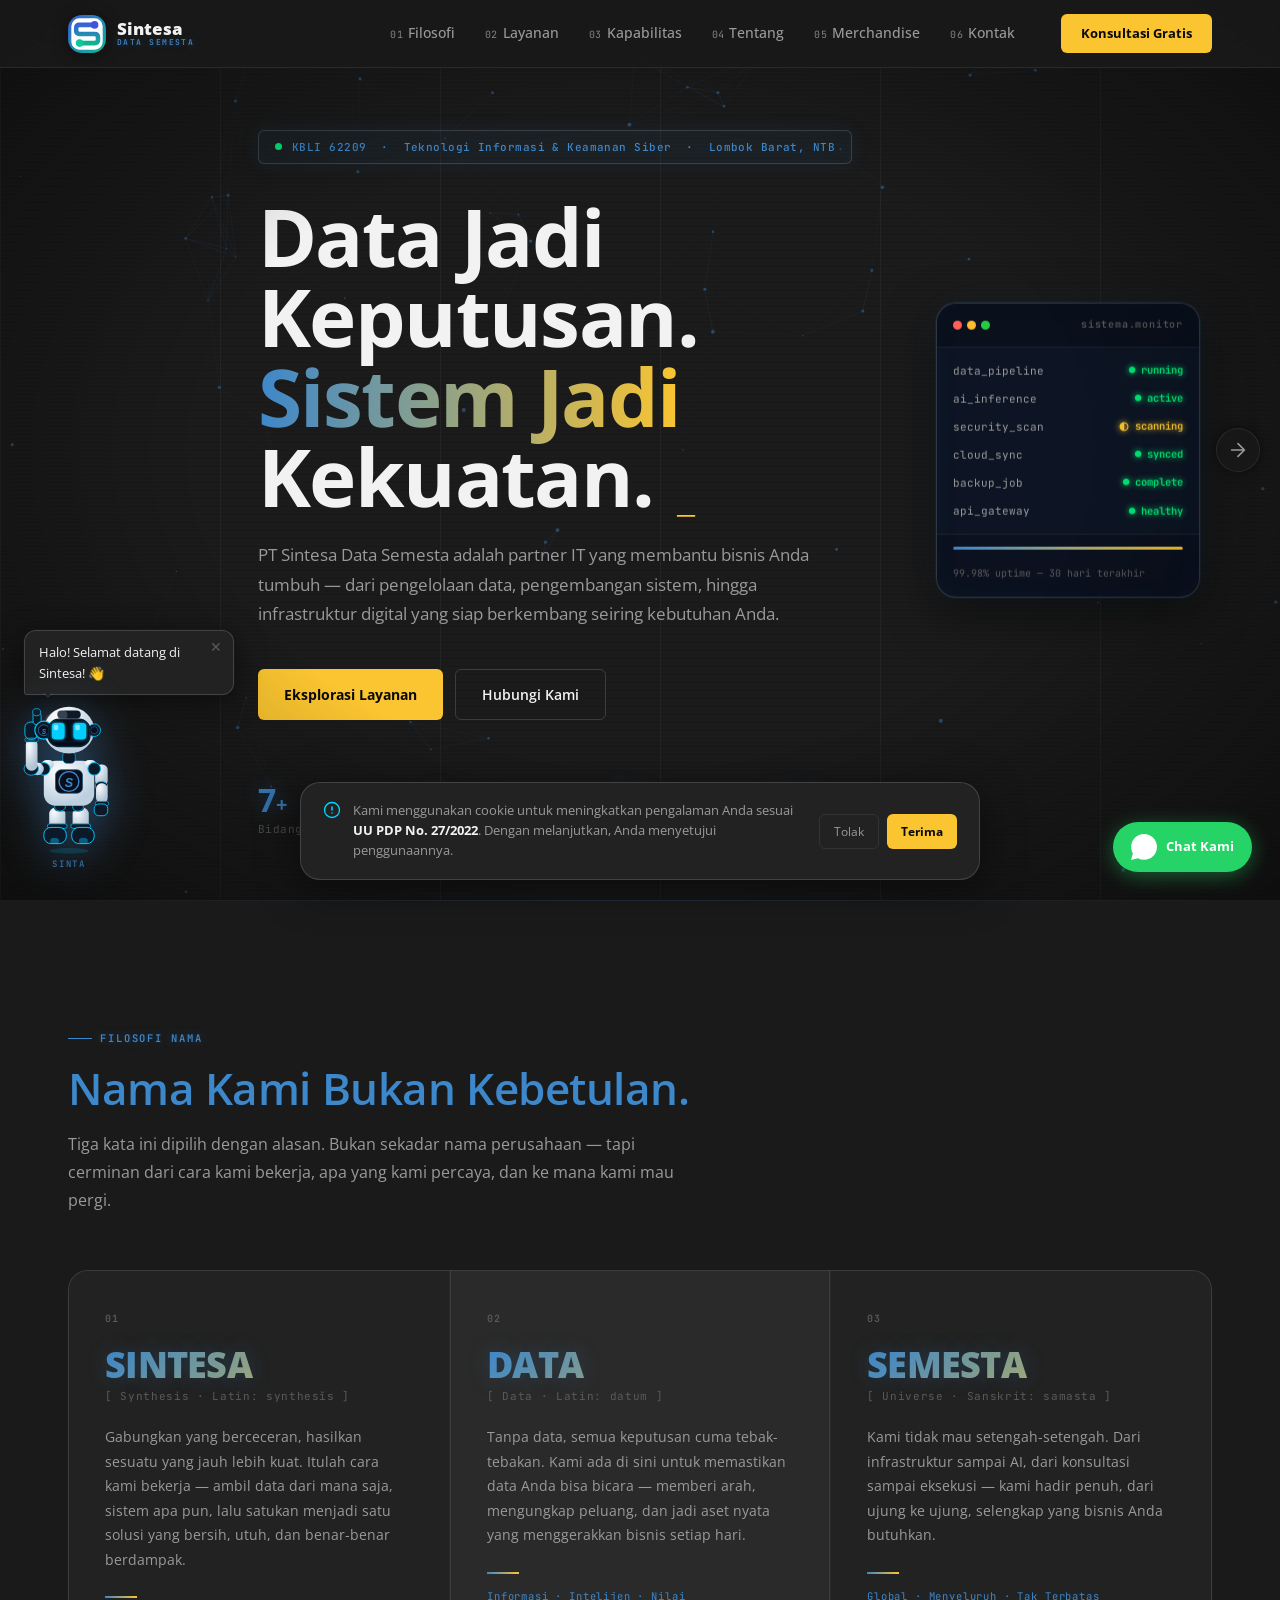
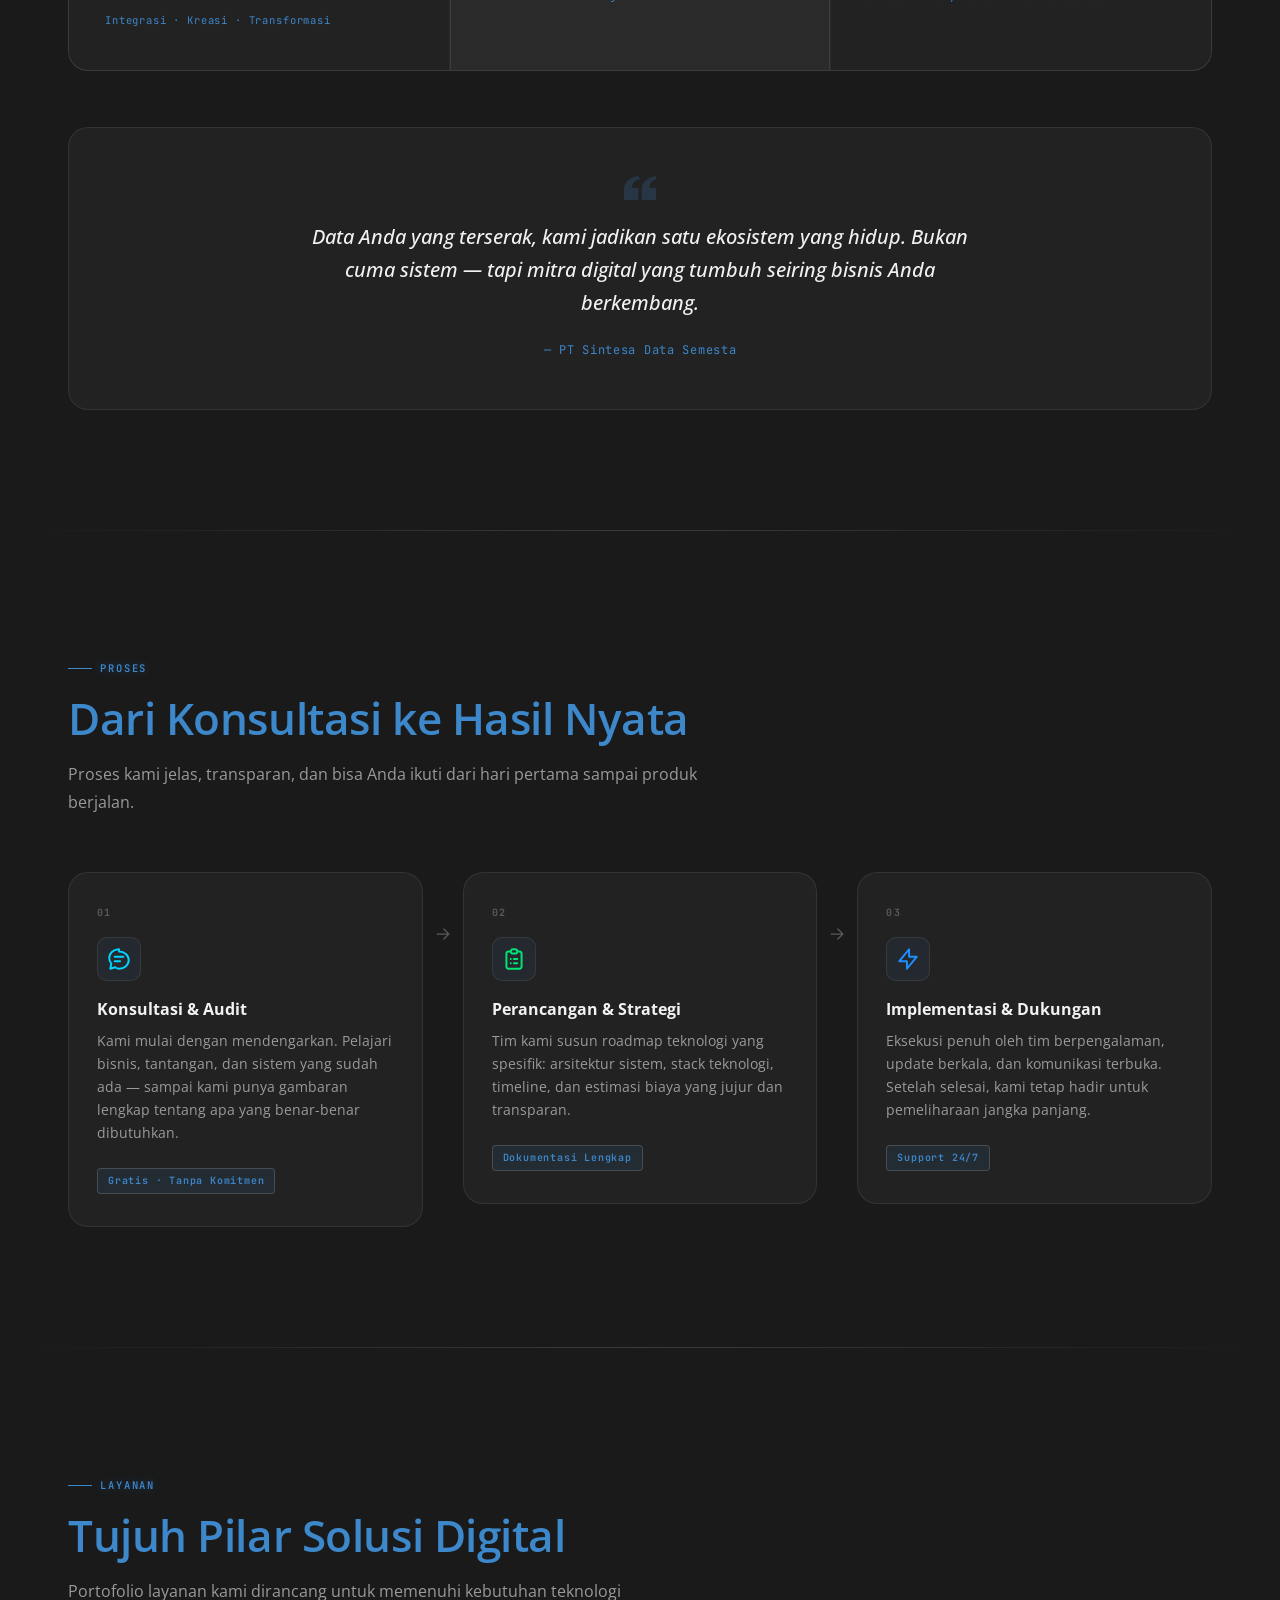
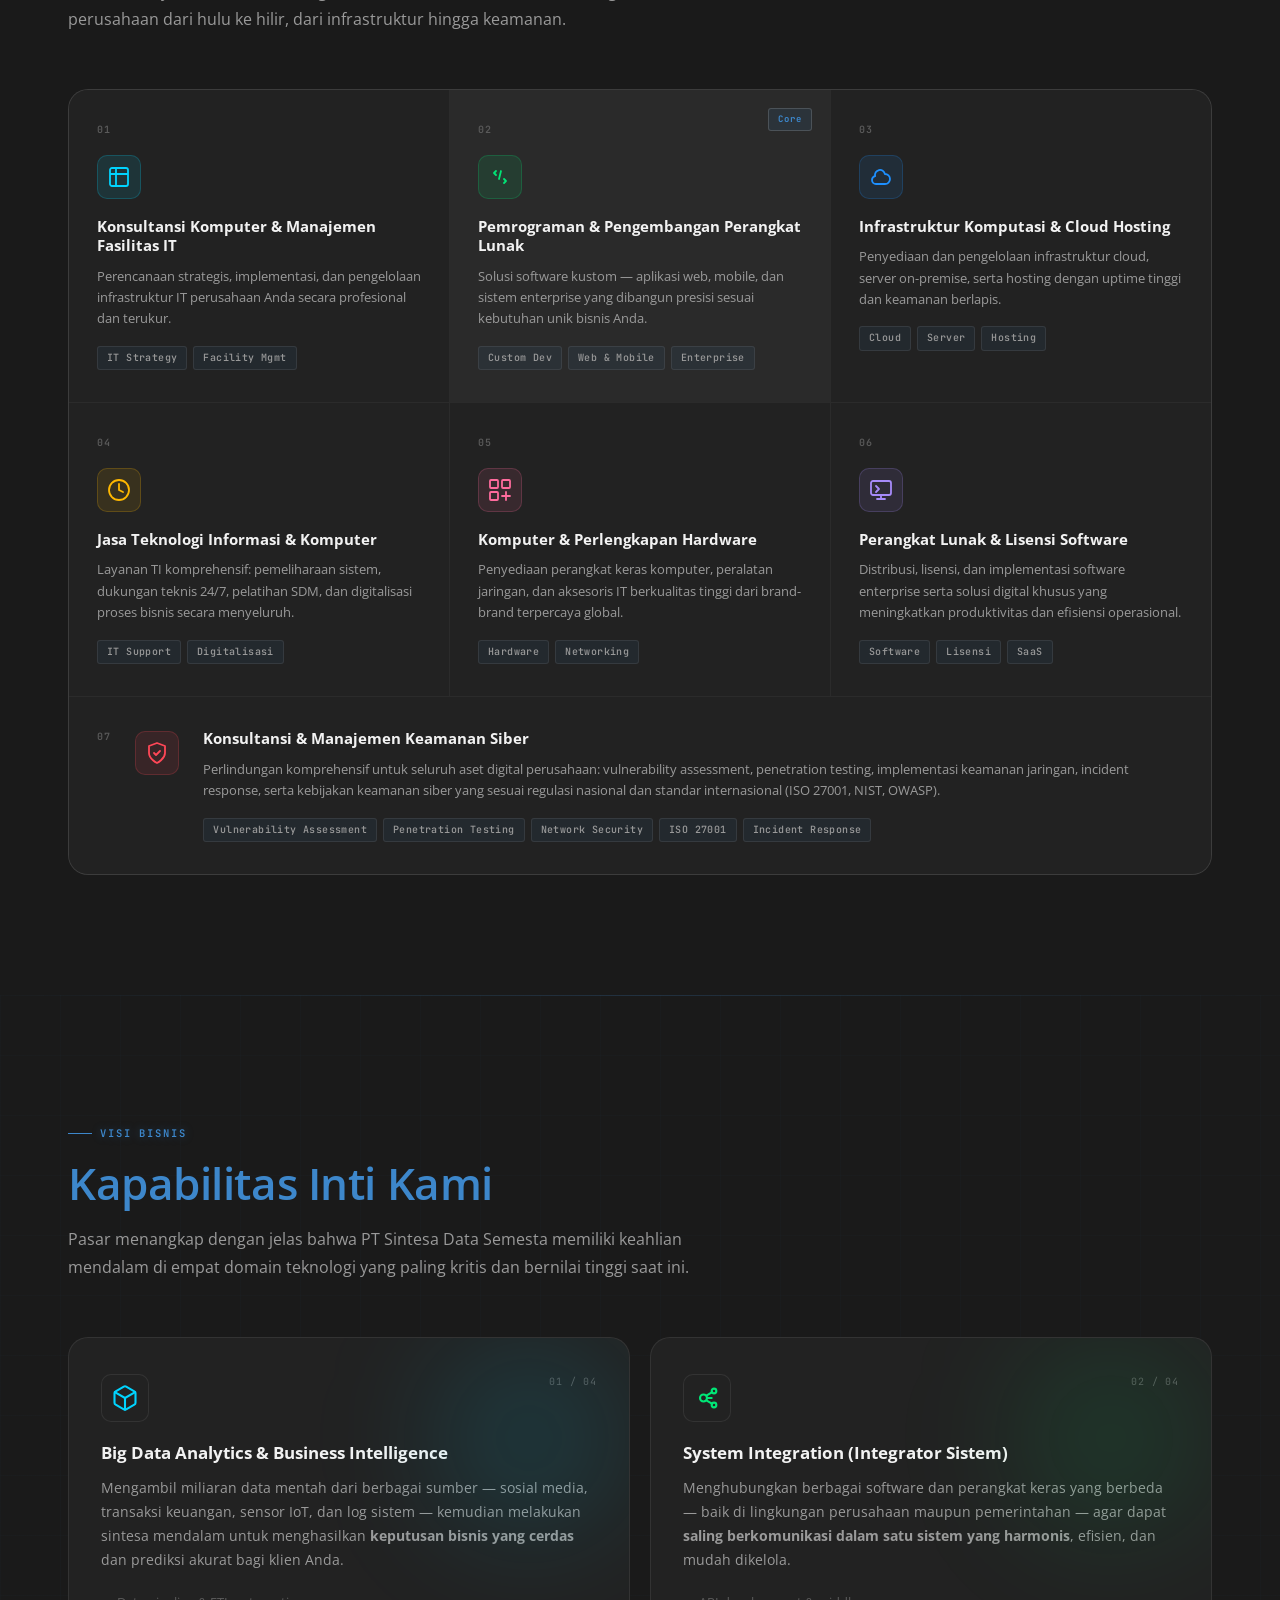
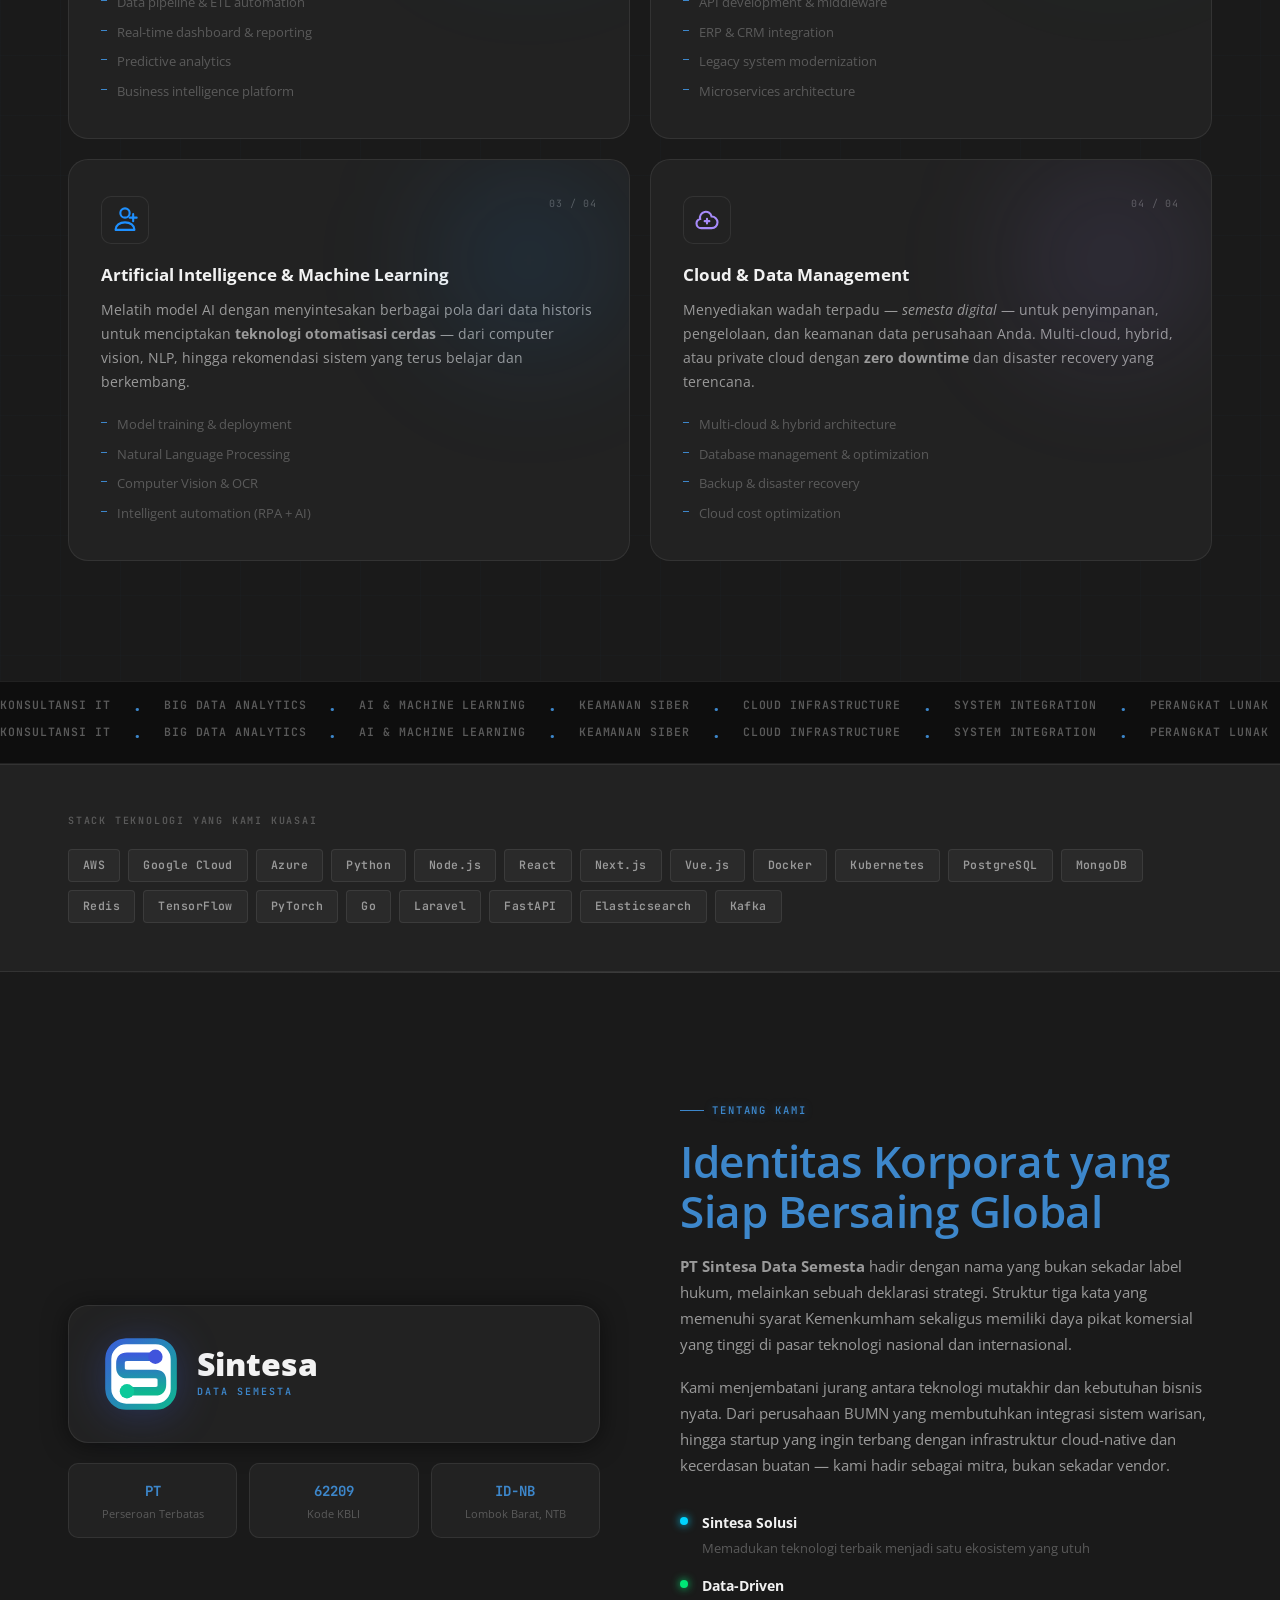
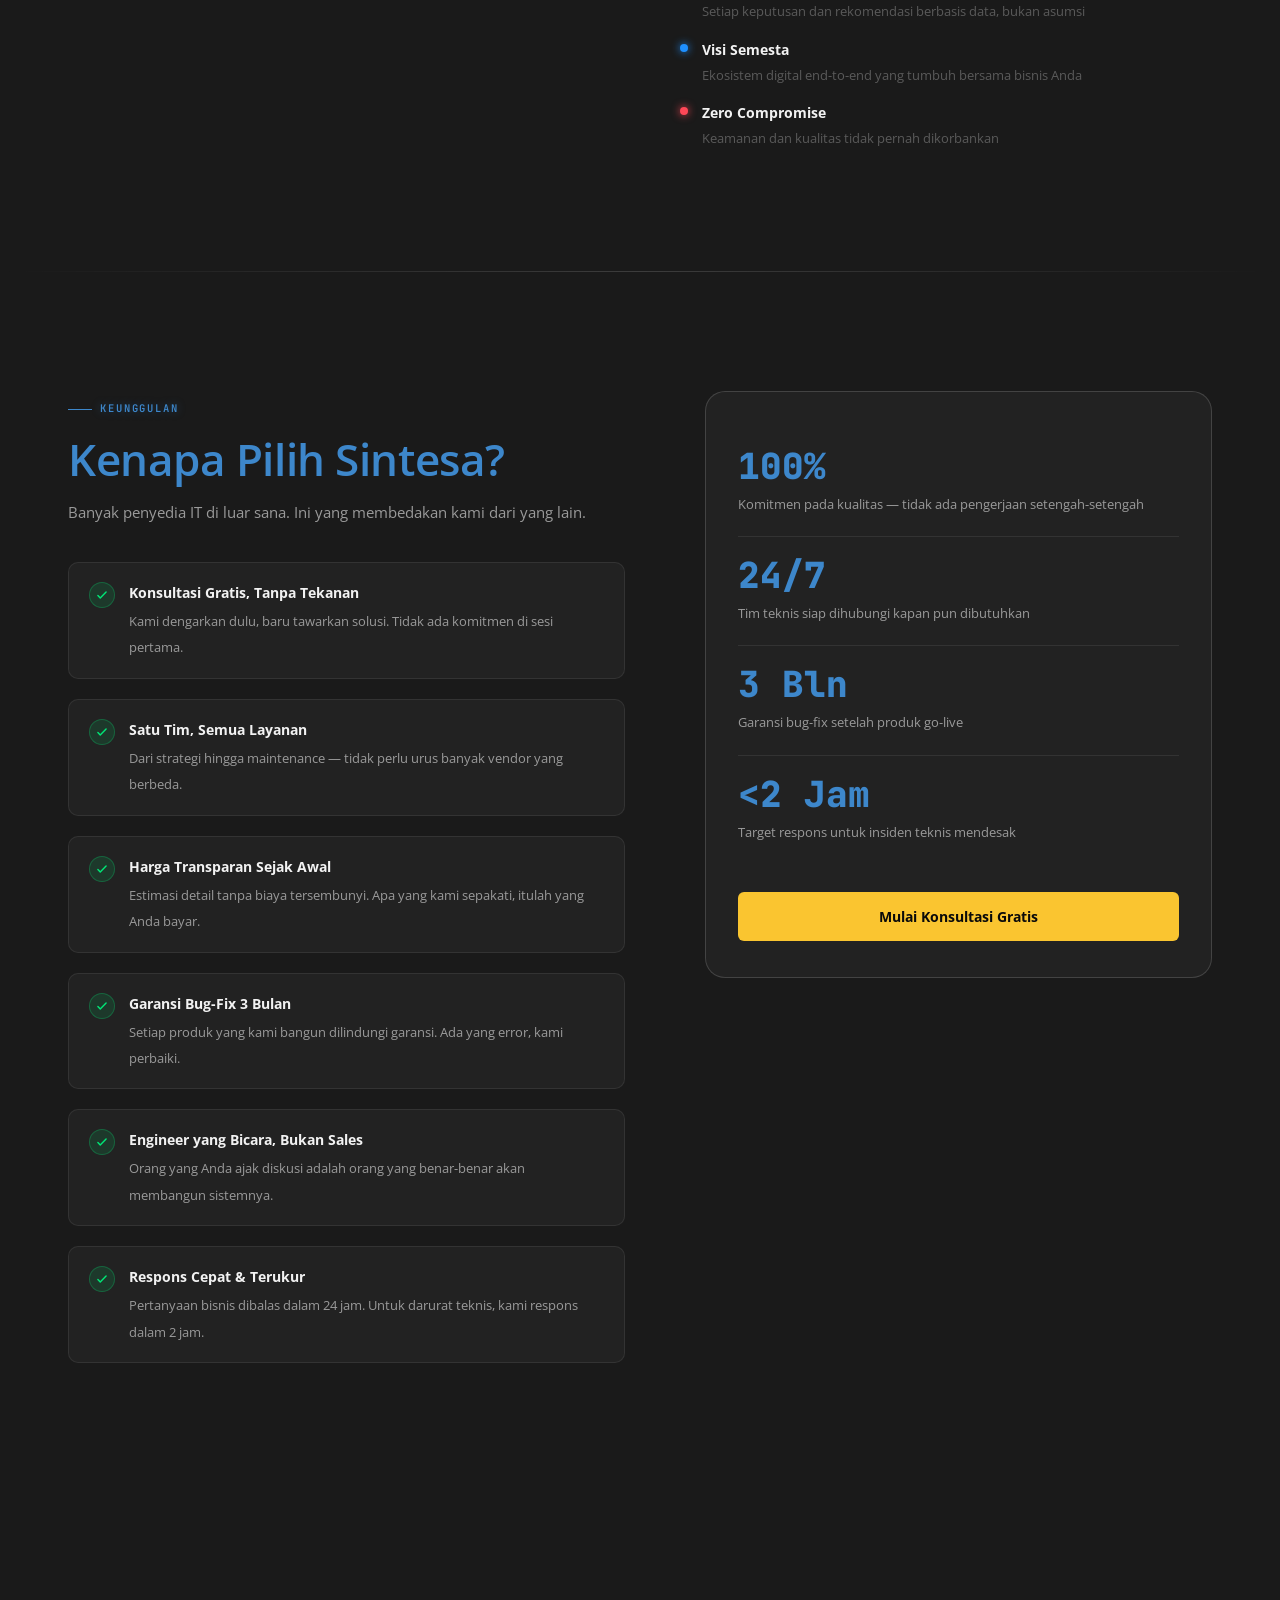
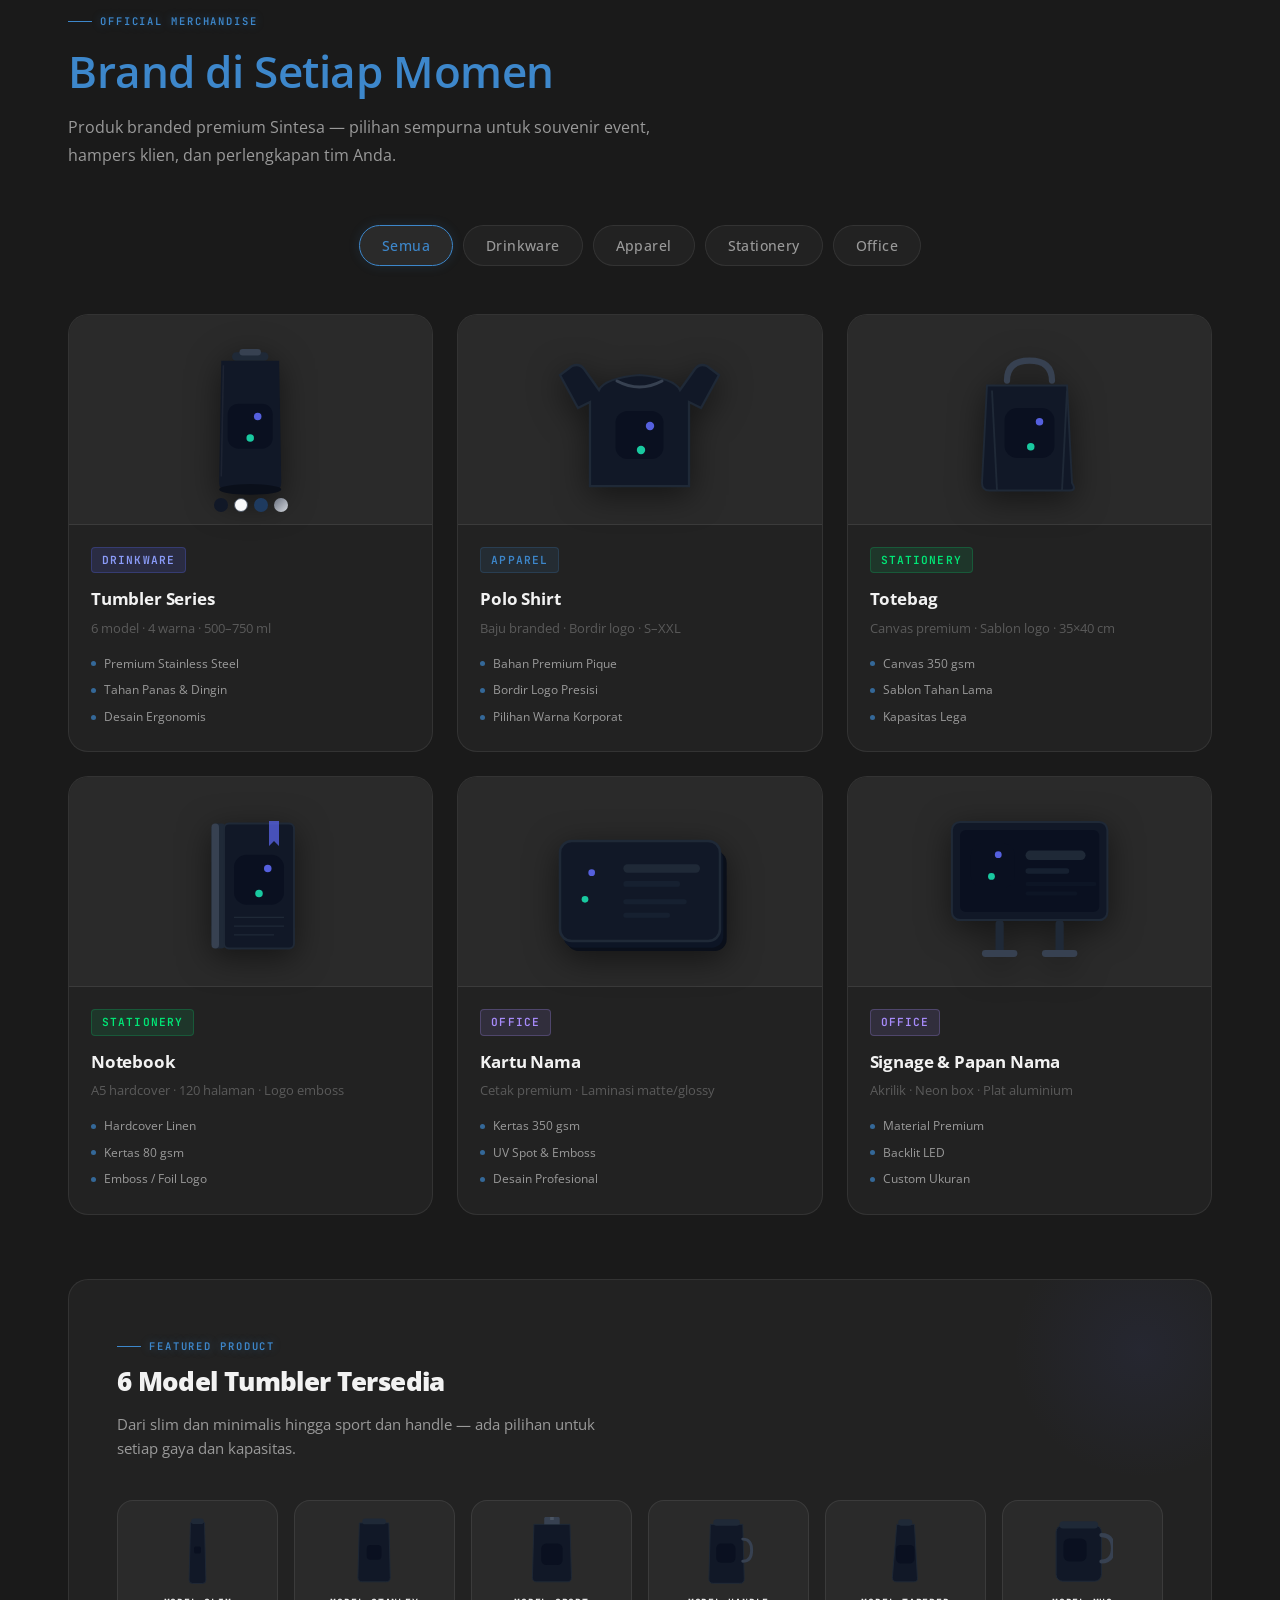
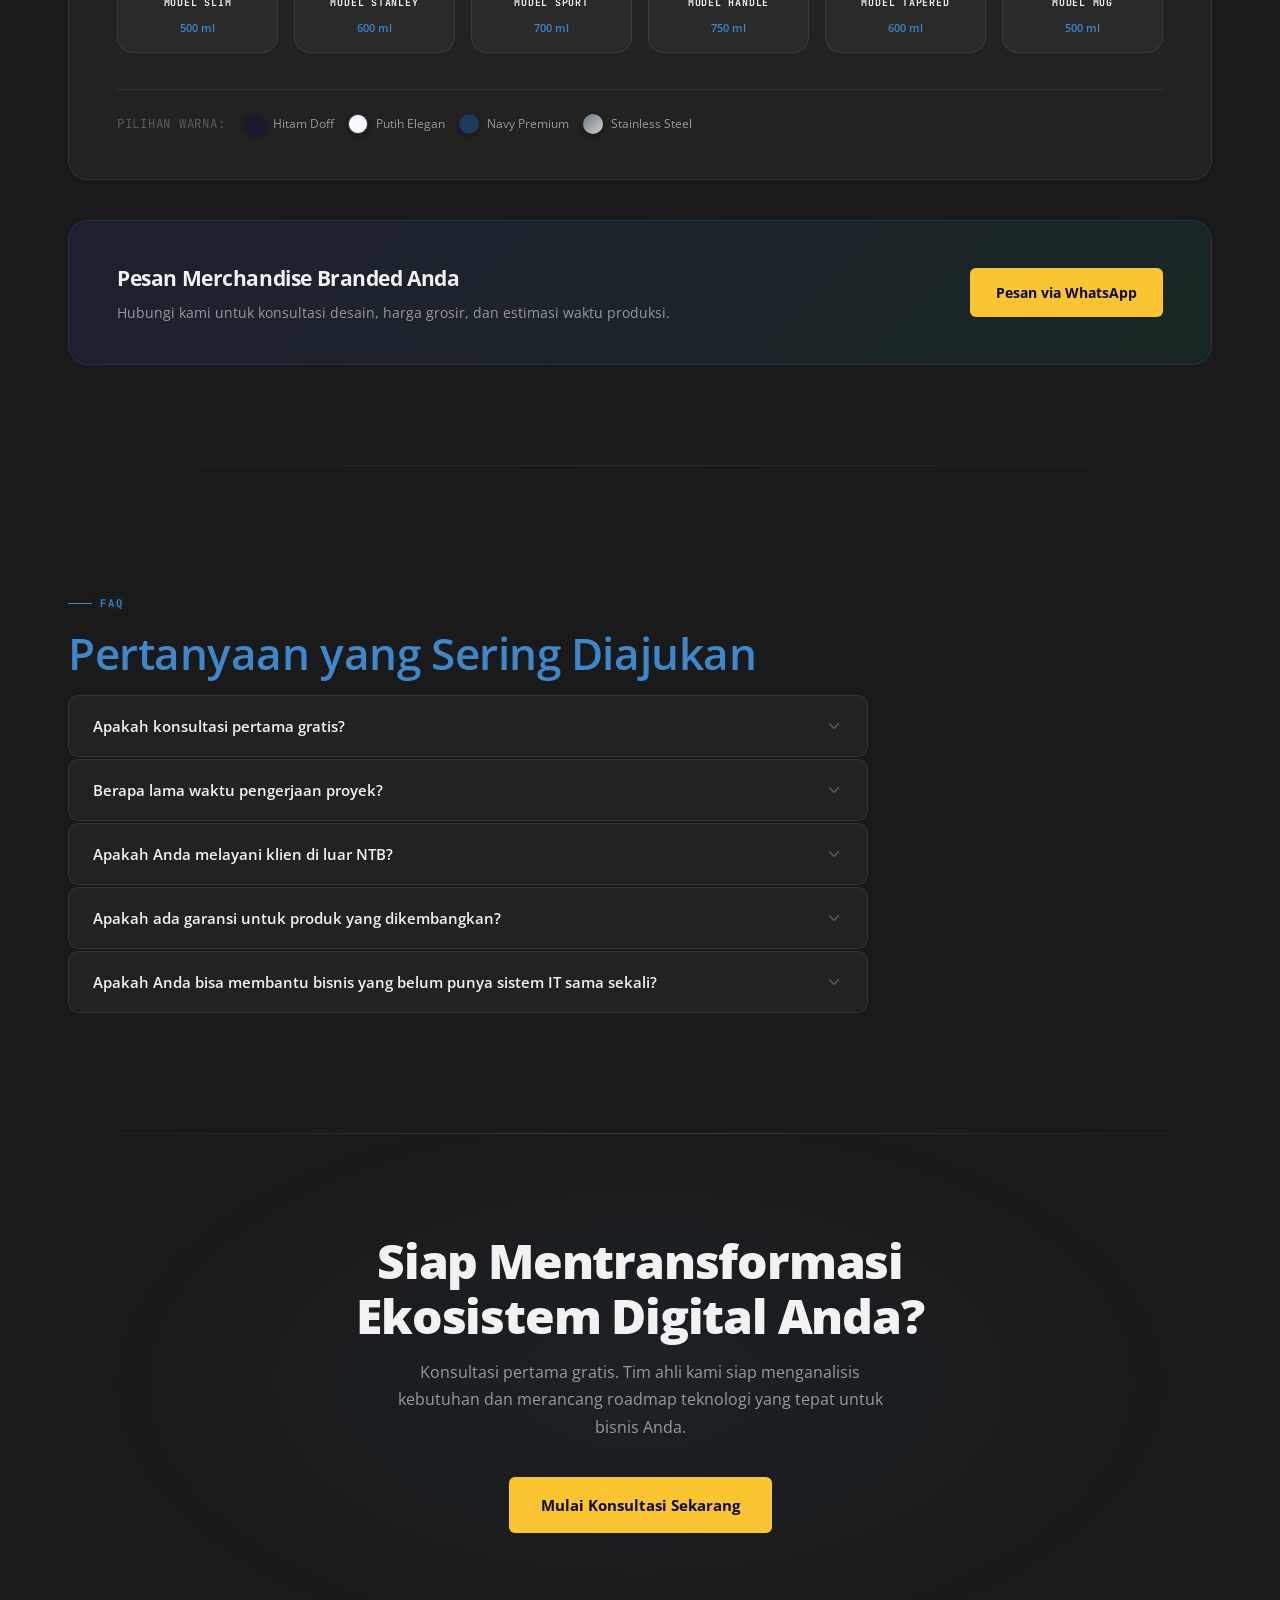
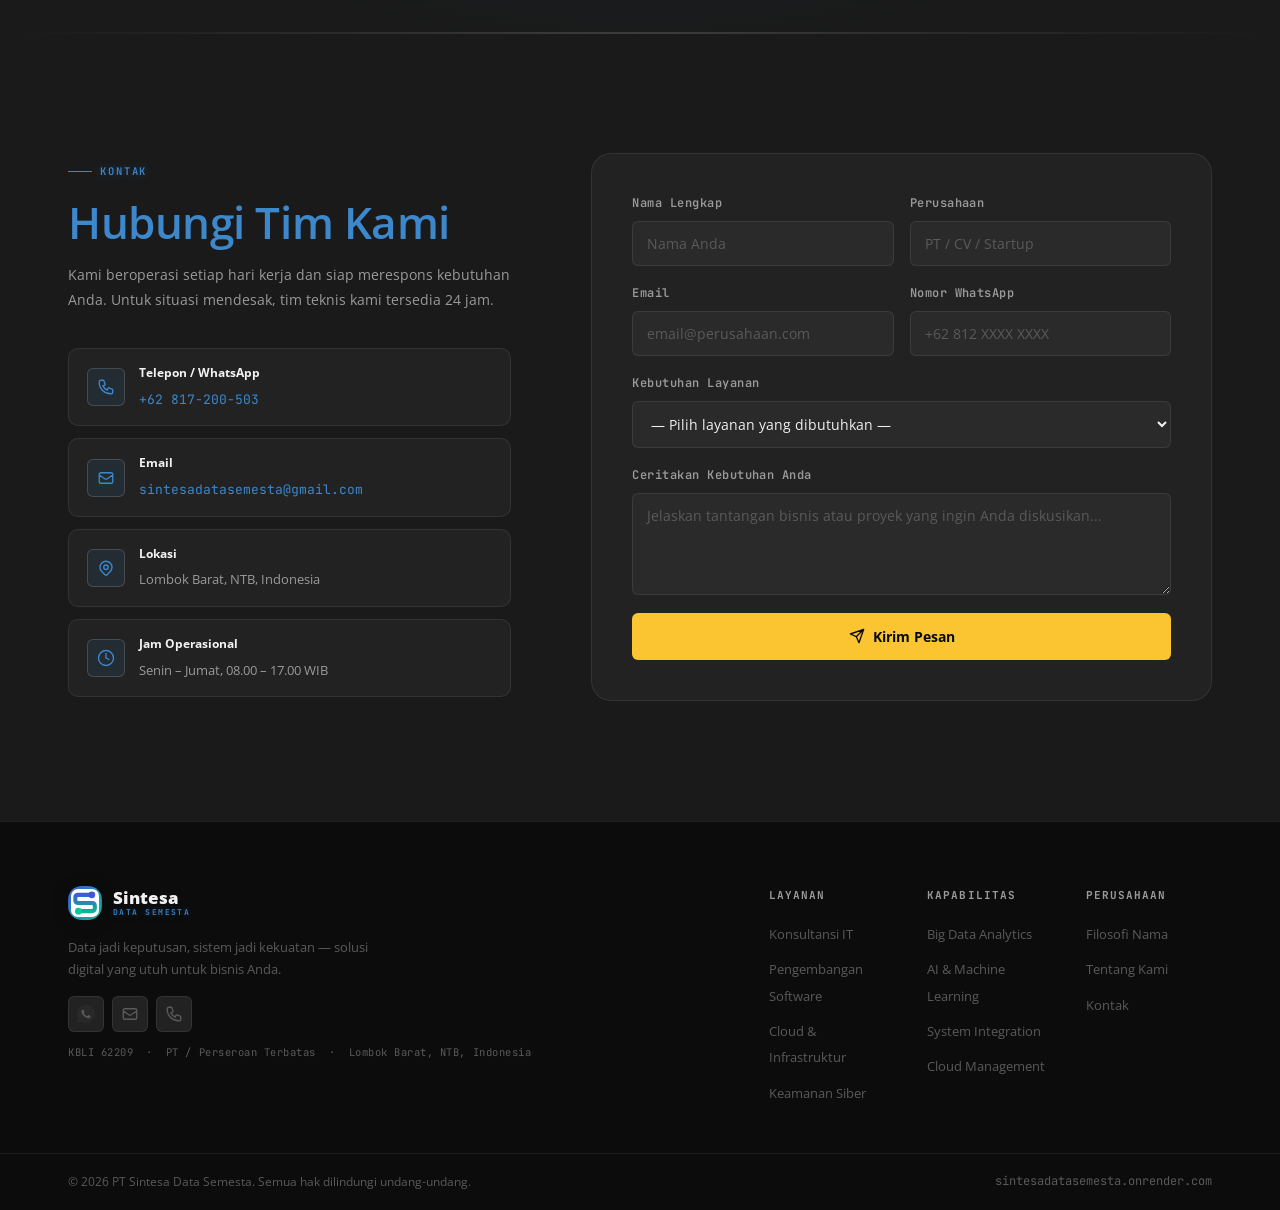
==== commit a2368617: "feat(mascot): rebuild SINTA as animated SVG with per-part body control Replace PNG mascot with inlin" ====
--- a/public/index.html
+++ b/public/index.html
@@ -1484,7 +1484,96 @@
       <button class="mascot-close" id="mascotClose" aria-label="Tutup">&#x2715;</button>
     </div>
     <div class="mascot" id="mascot" role="button" tabindex="0" aria-label="SINTA, pemandu Sintesa — klik untuk pesan">
-      <img src="assets/images/mascot/sinta.png" alt="SINTA — Mascot Robot PT Sintesa Data Semesta" class="mascot-img" width="90" height="135" loading="lazy">
+      <svg class="mascot-svg" viewBox="0 0 100 165" xmlns="http://www.w3.org/2000/svg" fill="none" aria-hidden="true">
+        <defs>
+          <radialGradient id="ms-rg1" cx="30%" cy="20%" r="75%">
+            <stop offset="0%" stop-color="#f8fbff"/>
+            <stop offset="100%" stop-color="#b0c4d4"/>
+          </radialGradient>
+          <radialGradient id="ms-rg2" cx="35%" cy="25%" r="70%">
+            <stop offset="0%" stop-color="#ffffff"/>
+            <stop offset="100%" stop-color="#bdd0e0"/>
+          </radialGradient>
+          <filter id="ms-glow" x="-40%" y="-40%" width="180%" height="180%">
+            <feGaussianBlur stdDeviation="1.8" result="b"/>
+            <feMerge><feMergeNode in="b"/><feMergeNode in="SourceGraphic"/></feMerge>
+          </filter>
+        </defs>
+        <!-- Ground glow -->
+        <ellipse cx="50" cy="162" rx="22" ry="3" fill="#00c8ff" opacity="0.15"/>
+        <!-- LEGS -->
+        <g class="ms-legs">
+          <g class="ms-leg-l">
+            <rect x="28" y="114" width="18" height="26" rx="7" fill="url(#ms-rg1)"/>
+            <rect x="26" y="132" width="22" height="5" rx="2.5" fill="#0b1929" stroke="#00c8ff" stroke-width="0.8"/>
+            <rect x="22" y="136" width="25" height="18" rx="8" fill="#0b1929" stroke="#00c8ff" stroke-width="1.1"/>
+            <ellipse cx="34" cy="151" rx="5" ry="3.5" fill="#00c8ff" opacity="0.4"/>
+          </g>
+          <g class="ms-leg-r">
+            <rect x="54" y="114" width="18" height="26" rx="7" fill="url(#ms-rg1)"/>
+            <rect x="52" y="132" width="22" height="5" rx="2.5" fill="#0b1929" stroke="#00c8ff" stroke-width="0.8"/>
+            <rect x="53" y="136" width="25" height="18" rx="8" fill="#0b1929" stroke="#00c8ff" stroke-width="1.1"/>
+            <ellipse cx="66" cy="151" rx="5" ry="3.5" fill="#00c8ff" opacity="0.4"/>
+          </g>
+        </g>
+        <!-- ARM RIGHT (hanging, behind body) -->
+        <g class="ms-arm-r">
+          <rect x="79" y="66" width="14" height="24" rx="6" fill="url(#ms-rg1)"/>
+          <ellipse cx="86" cy="90" rx="7" ry="5" fill="#0b1929" stroke="#00c8ff" stroke-width="0.9"/>
+          <rect x="80" y="87" width="13" height="22" rx="6" fill="url(#ms-rg1)"/>
+          <rect x="79" y="107" width="15" height="5" rx="2.5" fill="#0b1929" stroke="#00c8ff" stroke-width="0.7"/>
+          <rect x="78" y="110" width="15" height="13" rx="5" fill="#0b1929" stroke="#00c8ff" stroke-width="1"/>
+        </g>
+        <!-- BODY -->
+        <g class="ms-body">
+          <rect x="33" y="108" width="34" height="10" rx="5" fill="#0b1929"/>
+          <ellipse cx="40" cy="113" rx="6" ry="5" fill="#0b1929" stroke="#00c8ff" stroke-width="0.9"/>
+          <ellipse cx="60" cy="113" rx="6" ry="5" fill="#0b1929" stroke="#00c8ff" stroke-width="0.9"/>
+          <rect x="22" y="62" width="56" height="50" rx="13" fill="url(#ms-rg2)"/>
+          <rect x="35" y="72" width="30" height="26" rx="6" fill="#080f1a" stroke="#1d4c7a" stroke-width="0.8"/>
+          <circle cx="50" cy="85" r="11" fill="none" stroke="#3D87CB" stroke-width="1.5"/>
+          <text x="50" y="91" text-anchor="middle" font-size="14" font-weight="900" font-style="italic" fill="#3D87CB" font-family="Arial,sans-serif">S</text>
+          <ellipse cx="32" cy="71" rx="9" ry="5.5" fill="white" opacity="0.16" transform="rotate(-20 32 71)"/>
+          <rect x="20" y="61" width="13" height="10" rx="5" fill="url(#ms-rg2)"/>
+          <rect x="67" y="61" width="13" height="10" rx="5" fill="url(#ms-rg2)"/>
+          <circle cx="22" cy="71" r="7" fill="#0b1929" stroke="#00c8ff" stroke-width="1.1"/>
+          <circle cx="78" cy="71" r="7" fill="#0b1929" stroke="#00c8ff" stroke-width="1.1"/>
+        </g>
+        <!-- ARM LEFT (thumbs up, in front) -->
+        <g class="ms-arm-l">
+          <rect x="8" y="64" width="14" height="14" rx="7" fill="url(#ms-rg1)"/>
+          <ellipse cx="8" cy="71" rx="8" ry="7" fill="#0b1929" stroke="#00c8ff" stroke-width="0.9"/>
+          <rect x="2" y="38" width="13" height="35" rx="6" fill="url(#ms-rg1)"/>
+          <rect x="1" y="36" width="15" height="5" rx="2.5" fill="#0b1929" stroke="#00c8ff" stroke-width="0.7"/>
+          <rect x="1" y="19" width="14" height="19" rx="6" fill="#0b1929" stroke="#00c8ff" stroke-width="1"/>
+          <rect x="10" y="8" width="9" height="14" rx="4.5" fill="#0b1929" stroke="#00c8ff" stroke-width="1"/>
+          <ellipse cx="14" cy="8" rx="4.5" ry="4" fill="#101e2e" stroke="#00c8ff" stroke-width="0.8"/>
+          <ellipse cx="8" cy="38" rx="6" ry="2.5" fill="#00c8ff" opacity="0.32"/>
+        </g>
+        <!-- HEAD -->
+        <g class="ms-head">
+          <rect x="43" y="52" width="14" height="13" rx="5" fill="#0b1929" stroke="#00c8ff" stroke-width="0.7"/>
+          <ellipse cx="50" cy="28" rx="28" ry="26" fill="url(#ms-rg2)"/>
+          <rect x="37" y="6" width="26" height="9" rx="4.5" fill="#0b1929"/>
+          <ellipse cx="36" cy="14" rx="13" ry="7.5" fill="white" opacity="0.18" transform="rotate(-22 36 14)"/>
+          <circle cx="22" cy="28" r="10" fill="#0b1929" stroke="#00c8ff" stroke-width="1.3"/>
+          <circle cx="22" cy="28" r="6" fill="#08101f" stroke="#3D87CB" stroke-width="0.7"/>
+          <text x="22" y="32" text-anchor="middle" font-size="7" font-weight="900" font-style="italic" fill="#3D87CB" font-family="Arial,sans-serif">S</text>
+          <circle cx="78" cy="28" r="7" fill="#0b1929" stroke="#00c8ff" stroke-width="1"/>
+          <circle cx="78" cy="28" r="4" fill="#08101f" stroke="#3D87CB" stroke-width="0.5"/>
+          <rect x="26" y="15" width="48" height="32" rx="13" fill="#050c18"/>
+          <rect x="27" y="16" width="46" height="30" rx="12" fill="none" stroke="#00c8ff" stroke-width="0.4" opacity="0.5"/>
+          <line x1="29" y1="41" x2="71" y2="41" stroke="#152540" stroke-width="0.5"/>
+          <g class="ms-eye-l" filter="url(#ms-glow)">
+            <rect x="31" y="20" width="14" height="18" rx="3.5" fill="#00cfff"/>
+            <rect x="33" y="22" width="5" height="6" rx="1.5" fill="white" opacity="0.5"/>
+          </g>
+          <g class="ms-eye-r" filter="url(#ms-glow)">
+            <rect x="55" y="20" width="14" height="18" rx="3.5" fill="#00cfff"/>
+            <rect x="57" y="22" width="5" height="6" rx="1.5" fill="white" opacity="0.5"/>
+          </g>
+        </g>
+      </svg>
       <span class="mascot-name mono">SINTA</span>
     </div>
   </div>
--- a/public/assets/css/style.css
+++ b/public/assets/css/style.css
@@ -1917,26 +1917,144 @@
   animation-play-state: paused;
 }
 
-/* Image mascot — mix-blend-mode removes dark background on dark site */
-.mascot-img {
+/* SVG mascot */
+.mascot-svg {
   width: 90px;
   height: auto;
   display: block;
-  mix-blend-mode: screen;
-  animation: mascotGreet .42s ease-in-out 3 .7s both;
-}
-
-/* Gentle float */
+  transform-origin: 50% 100%;
+  overflow: visible;
+}
+
+/* ── SVG body-part pivot points (transform-box: view-box uses SVG coordinate space) ── */
+.ms-head  { transform-box: view-box; transform-origin: 50px 65px; }
+.ms-arm-l { transform-box: view-box; transform-origin: 22px 71px; }
+.ms-arm-r { transform-box: view-box; transform-origin: 78px 71px; }
+.ms-leg-l { transform-box: view-box; transform-origin: 37px 114px; }
+.ms-leg-r { transform-box: view-box; transform-origin: 63px 114px; }
+.ms-eye-l { transform-box: view-box; transform-origin: 38px 20px; }
+.ms-eye-r { transform-box: view-box; transform-origin: 62px 20px; }
+.ms-body  { transform-box: view-box; transform-origin: 50px 87px; }
+
+/* ── Whole-body animation classes (toggled by JS on .mascot-svg) ── */
+.mascot-svg.anim-greet  { animation: mascotGreet  1.26s ease-in-out 1 both; }
+.mascot-svg.anim-wave   { animation: mascotWave   1.2s  ease-in-out 1 both; }
+.mascot-svg.anim-bounce { animation: mascotBounce 0.95s cubic-bezier(.36,.07,.19,.97) 1 both; }
+.mascot-svg.anim-dance  { animation: mascotDance  1.6s  ease-in-out 1 both; }
+.mascot-svg.anim-spin   { animation: mascotSpin   0.65s cubic-bezier(.36,.07,.19,.97) 1 both; }
+.mascot-svg.anim-shake  { animation: mascotShake  0.8s  ease-in-out 1 both; }
+
+/* ── Part-level animation keyframes ── */
+@keyframes msHeadNod {
+  0%,100% { transform: rotate(0deg); }
+  30%     { transform: rotate(12deg); }
+  70%     { transform: rotate(-5deg); }
+}
+@keyframes msHeadShake {
+  0%,100% { transform: rotate(0deg); }
+  20%     { transform: rotate(-10deg); }
+  40%     { transform: rotate(10deg); }
+  60%     { transform: rotate(-7deg); }
+  80%     { transform: rotate(5deg); }
+}
+@keyframes msHeadLook {
+  0%,100% { transform: rotate(0deg); }
+  35%     { transform: rotate(-8deg); }
+  65%     { transform: rotate(6deg); }
+}
+@keyframes msArmLWave {
+  0%,100% { transform: rotate(0deg); }
+  20%     { transform: rotate(-22deg); }
+  50%     { transform: rotate(15deg); }
+  75%     { transform: rotate(-18deg); }
+}
+@keyframes msArmLPump {
+  0%,100% { transform: translateY(0); }
+  40%     { transform: translateY(-10px); }
+  70%     { transform: translateY(-7px); }
+}
+@keyframes msArmRSwing {
+  0%,100% { transform: rotate(0deg); }
+  50%     { transform: rotate(18deg); }
+}
+@keyframes msEyeBlink {
+  0%,88%,100% { transform: scaleY(1); }
+  94%         { transform: scaleY(0.06); }
+}
+@keyframes msBodyBreathe {
+  0%,100% { transform: scaleY(1)     scaleX(1); }
+  50%     { transform: scaleY(1.016) scaleX(0.99); }
+}
+@keyframes msLegWalk {
+  0%,100% { transform: rotate(0deg); }
+  50%     { transform: rotate(10deg); }
+}
+
+/* ── Part-level animation trigger classes ── */
+.ms-head.anim-nod    { animation: msHeadNod    0.9s ease-in-out 2; }
+.ms-head.anim-shake  { animation: msHeadShake  0.8s ease-in-out 1; }
+.ms-head.anim-look   { animation: msHeadLook   1.2s ease-in-out 1; }
+.ms-arm-l.anim-wave  { animation: msArmLWave   1.0s ease-in-out 3; }
+.ms-arm-l.anim-pump  { animation: msArmLPump   0.7s ease-in-out 2; }
+.ms-arm-r.anim-swing { animation: msArmRSwing  0.8s ease-in-out 3; }
+.ms-eye-l.anim-blink,
+.ms-eye-r.anim-blink { animation: msEyeBlink   0.4s ease-in-out 1; }
+.ms-body.anim-breathe { animation: msBodyBreathe 2.5s ease-in-out infinite; }
+.ms-leg-l.anim-walk  { animation: msLegWalk 0.55s ease-in-out infinite; }
+.ms-leg-r.anim-walk  { animation: msLegWalk 0.55s ease-in-out 0.275s infinite; }
+
+/* Gentle float (on wrapper) */
 @keyframes mascotFloat {
   0%,100% { transform: translateY(0); }
   50%      { transform: translateY(-8px); }
 }
-
-/* Greeting wobble on page load */
+/* Greeting wobble */
 @keyframes mascotGreet {
-  0%,100% { transform: rotate(0deg); }
-  35%      { transform: rotate(-6deg) scale(1.04); }
-  70%      { transform: rotate(5deg) scale(1.04); }
+  0%,100% { transform: rotate(0deg) scale(1); }
+  30%      { transform: rotate(-7deg) scale(1.05); }
+  65%      { transform: rotate(6deg)  scale(1.05); }
+}
+/* Wave — sway side-to-side (simulates thumbs-up arm moving) */
+@keyframes mascotWave {
+  0%   { transform: rotate(0deg); }
+  15%  { transform: rotate(-11deg); }
+  35%  { transform: rotate(9deg); }
+  55%  { transform: rotate(-8deg); }
+  78%  { transform: rotate(5deg); }
+  100% { transform: rotate(0deg); }
+}
+/* Bounce — squash + jump */
+@keyframes mascotBounce {
+  0%   { transform: translateY(0)    scaleX(1)    scaleY(1); }
+  12%  { transform: translateY(0)    scaleX(1.08) scaleY(0.88); }
+  38%  { transform: translateY(-26px) scaleX(0.95) scaleY(1.05); }
+  62%  { transform: translateY(-26px) scaleX(0.95) scaleY(1.05); }
+  82%  { transform: translateY(0)    scaleX(1.09) scaleY(0.87); }
+  100% { transform: translateY(0)    scaleX(1)    scaleY(1); }
+}
+/* Dance — shimmy left-right */
+@keyframes mascotDance {
+  0%   { transform: translateX(0)    rotate(0deg); }
+  22%  { transform: translateX(-10px) rotate(-8deg); }
+  44%  { transform: translateX(0)    rotate(0deg); }
+  66%  { transform: translateX(10px)  rotate(8deg); }
+  88%  { transform: translateX(0)    rotate(0deg); }
+  100% { transform: translateX(0)    rotate(0deg); }
+}
+/* Spin — quick 360 */
+@keyframes mascotSpin {
+  0%   { transform: rotate(0deg)   scale(1); }
+  50%  { transform: rotate(180deg) scale(0.88); }
+  100% { transform: rotate(360deg) scale(1); }
+}
+/* Shake — rapid vibration (attention getter) */
+@keyframes mascotShake {
+  0%,100% { transform: translateX(0); }
+  16%  { transform: translateX(-7px); }
+  33%  { transform: translateX(7px); }
+  50%  { transform: translateX(-5px); }
+  66%  { transform: translateX(5px); }
+  83%  { transform: translateX(-3px); }
 }
 
 /* Name tag */
@@ -1951,14 +2069,16 @@
 /* ── Responsive ── */
 @media (max-width: 768px) {
   .mascot-wrap { bottom: 82px; left: 14px; }
-  .mascot-img  { width: 72px; }
+  .mascot-svg  { width: 72px; }
   .mascot-bubble { font-size: 12px; max-width: 175px; }
 }
 @media (max-width: 360px) {
   .mascot-wrap { display: none; }
 }
 @media (prefers-reduced-motion: reduce) {
-  .mascot, .mascot-img { animation: none; }
+  .mascot, .mascot-svg, .mascot-svg[class*="anim-"],
+  .ms-head, .ms-arm-l, .ms-arm-r, .ms-leg-l, .ms-leg-r,
+  .ms-body, .ms-eye-l, .ms-eye-r { animation: none !important; }
 }
 
 /* ════════════════════════════════════════════════
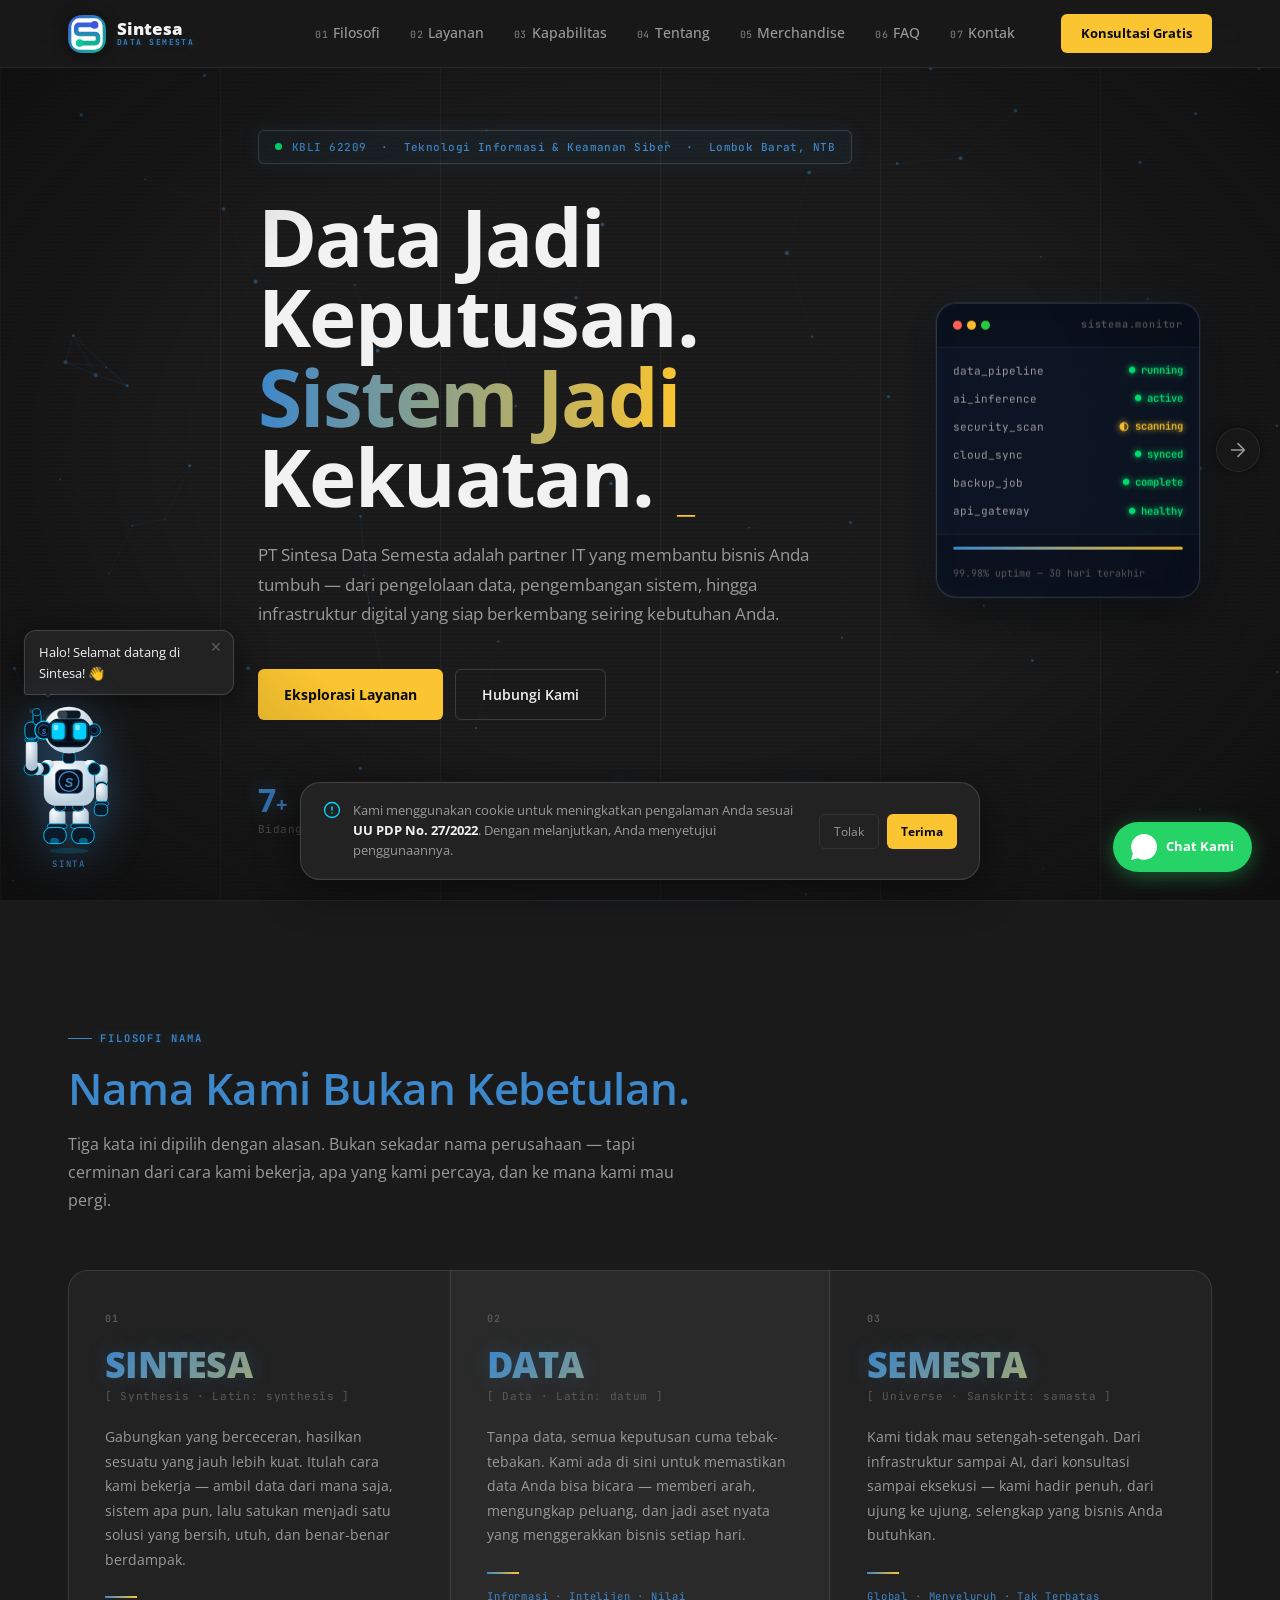
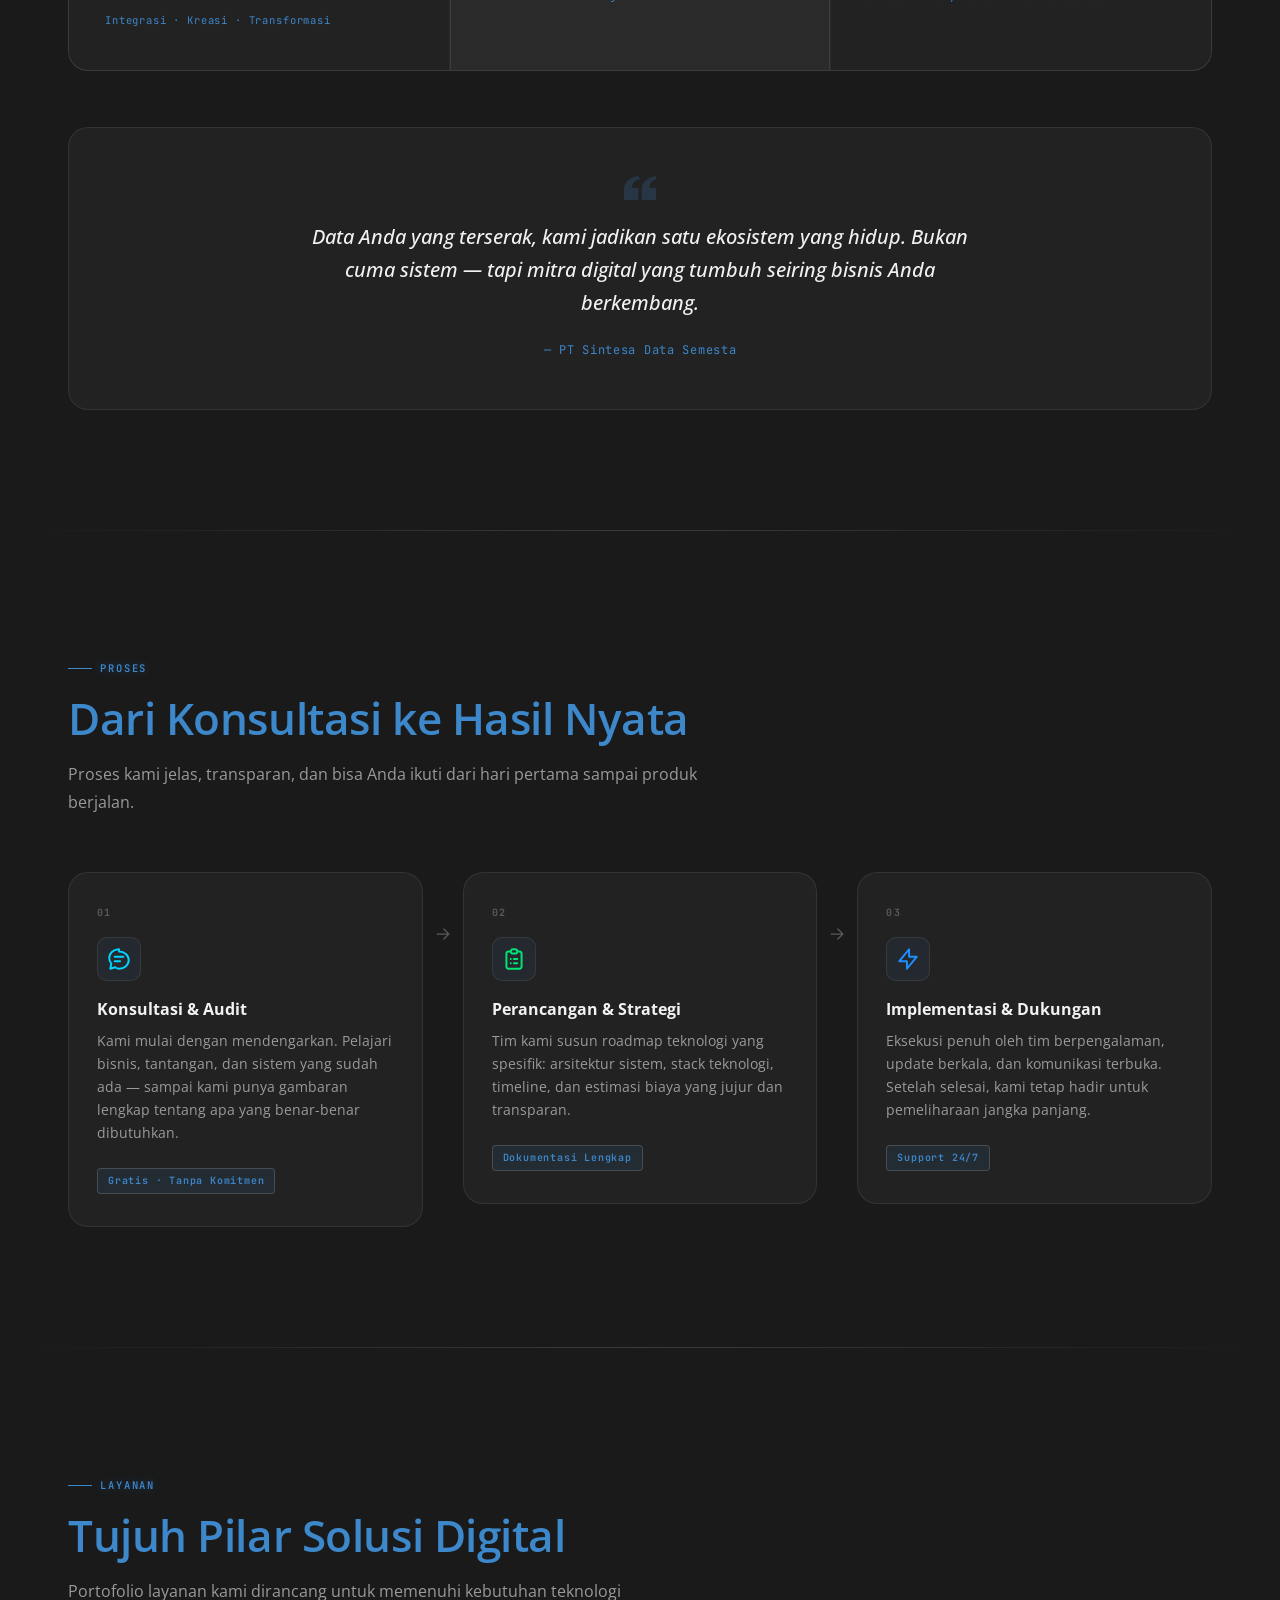
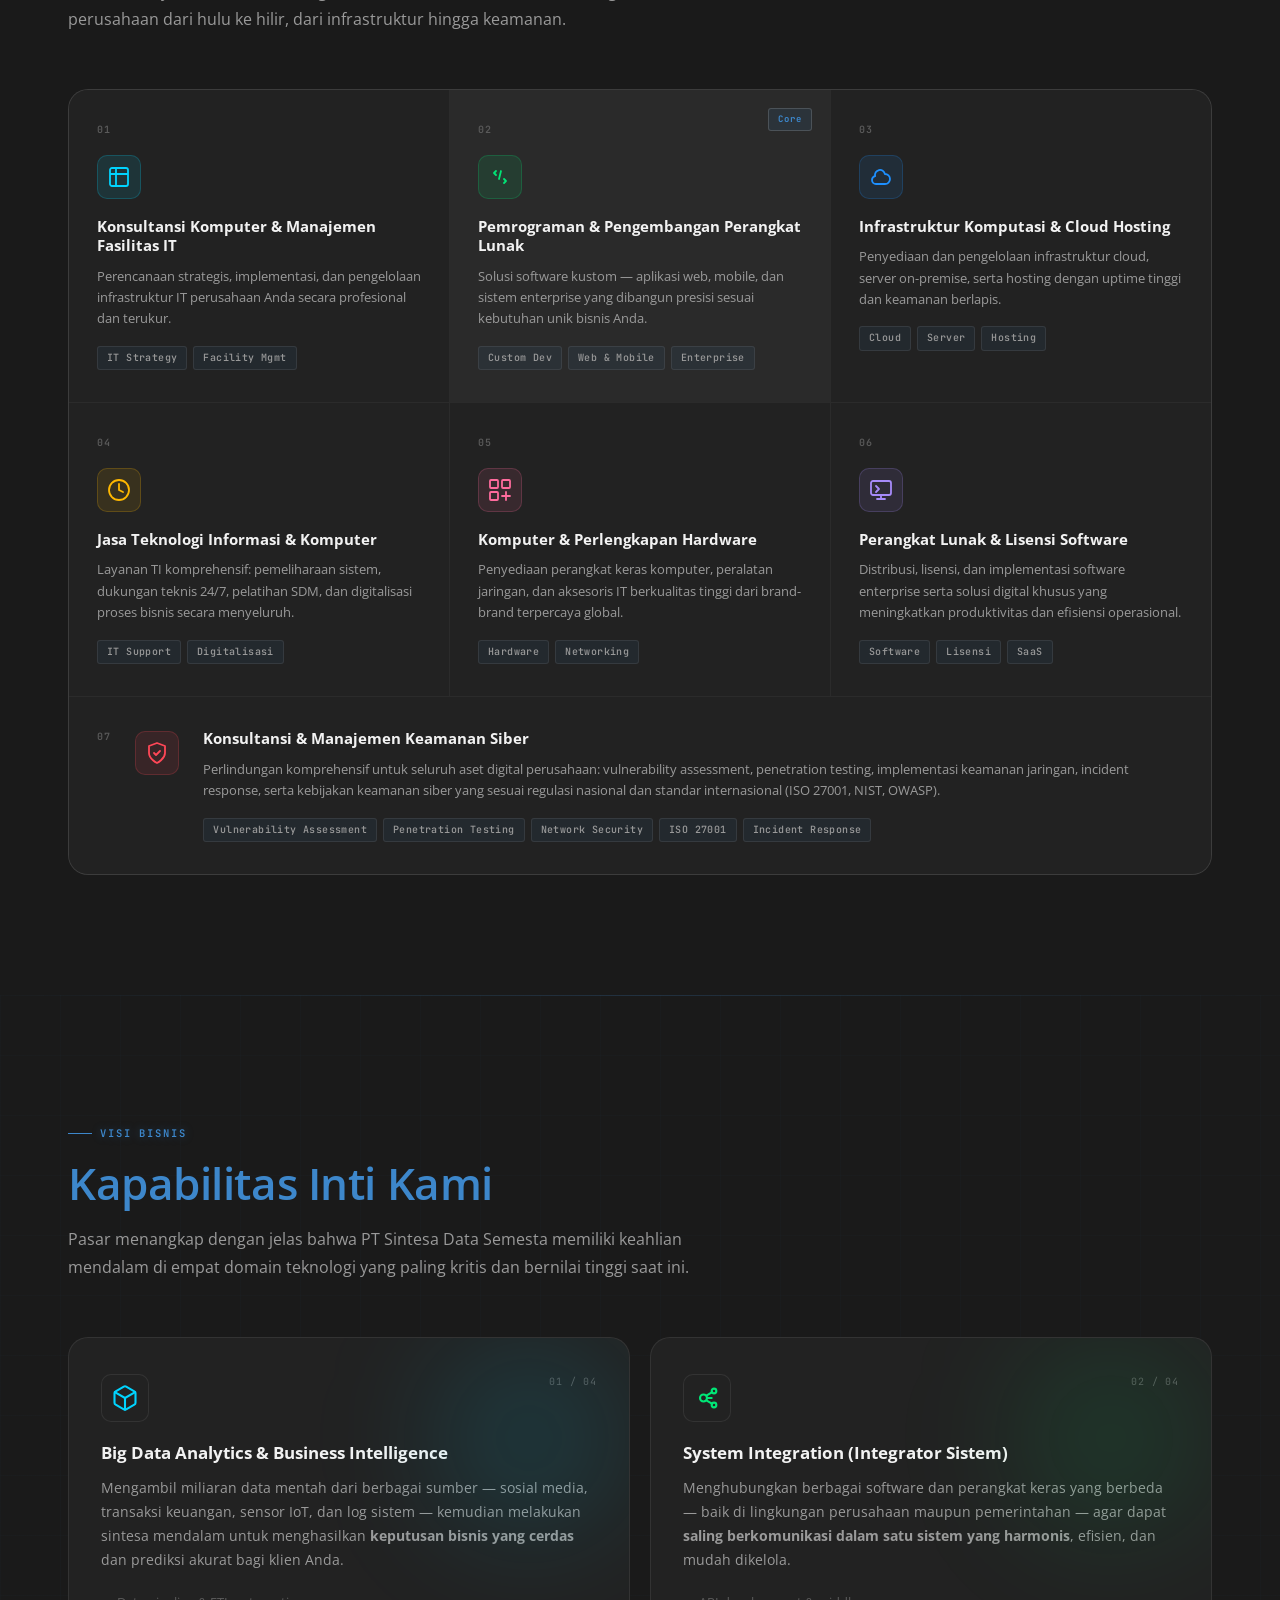
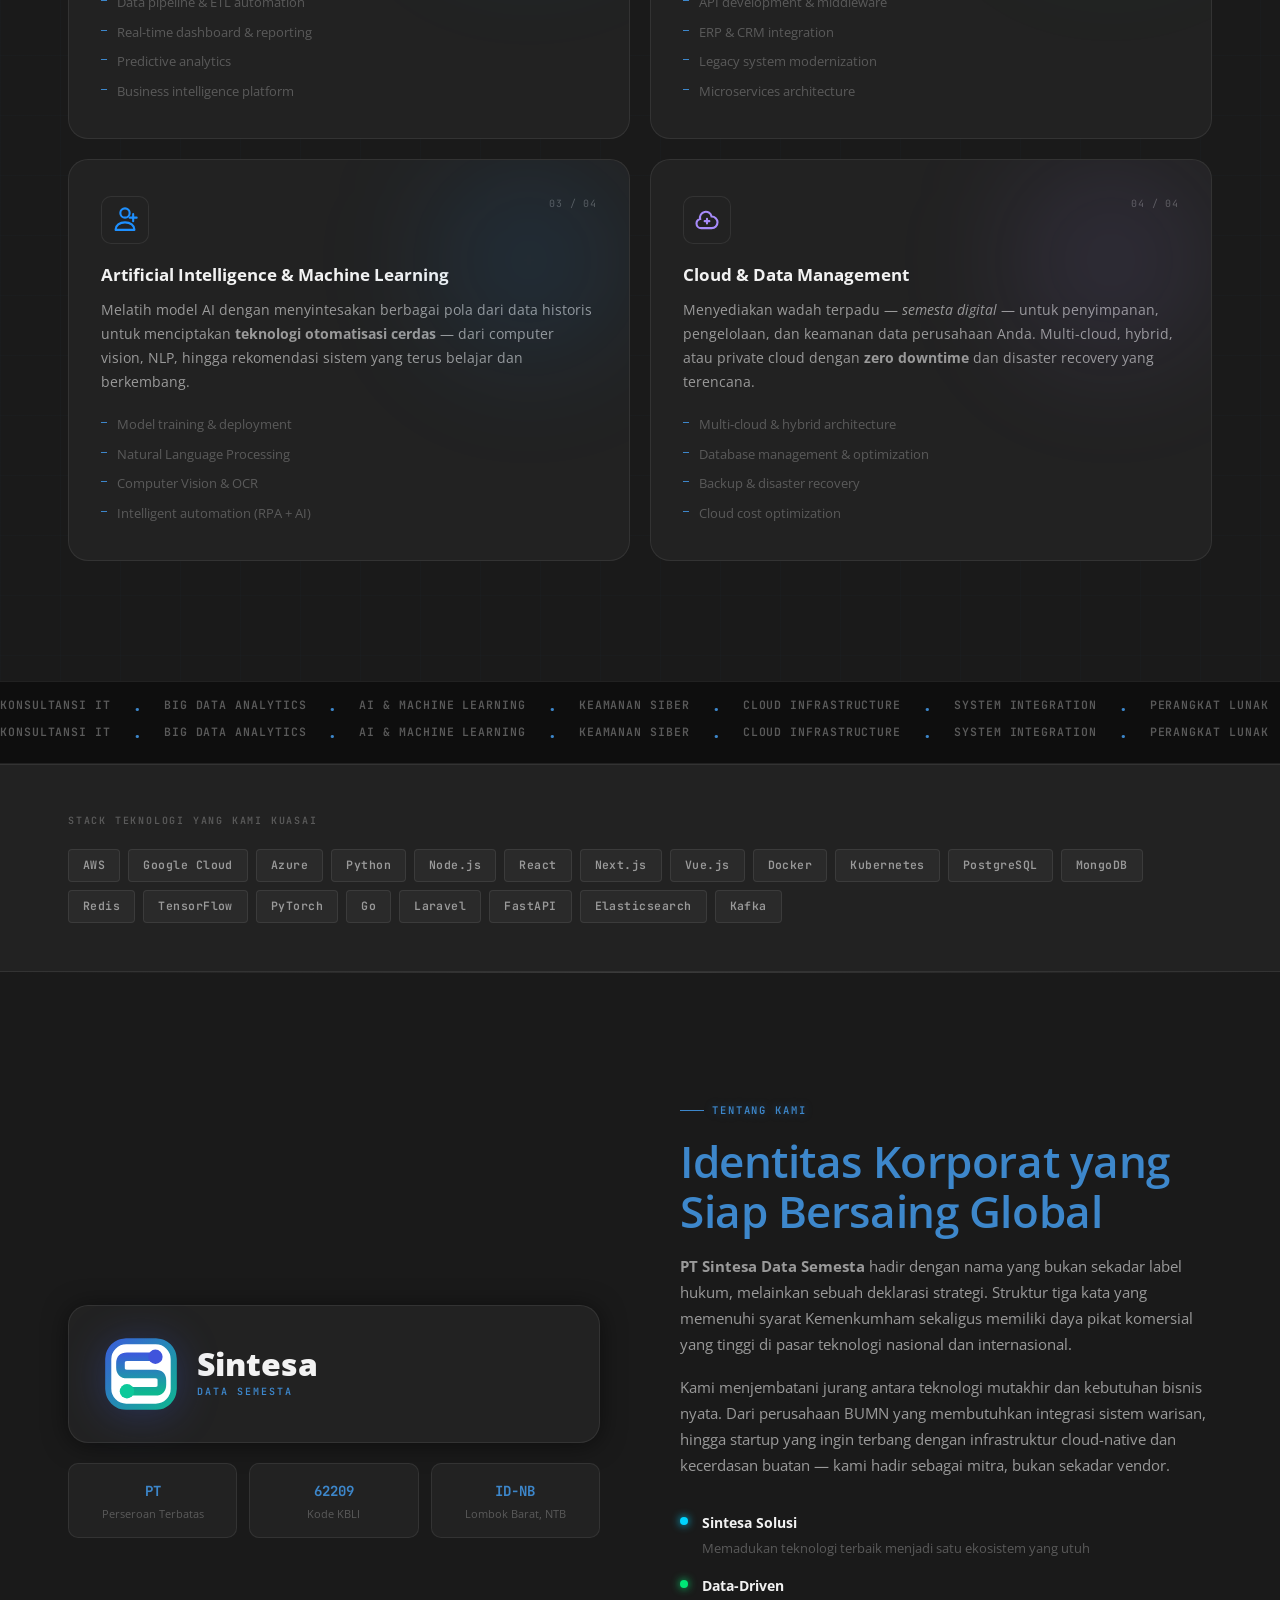
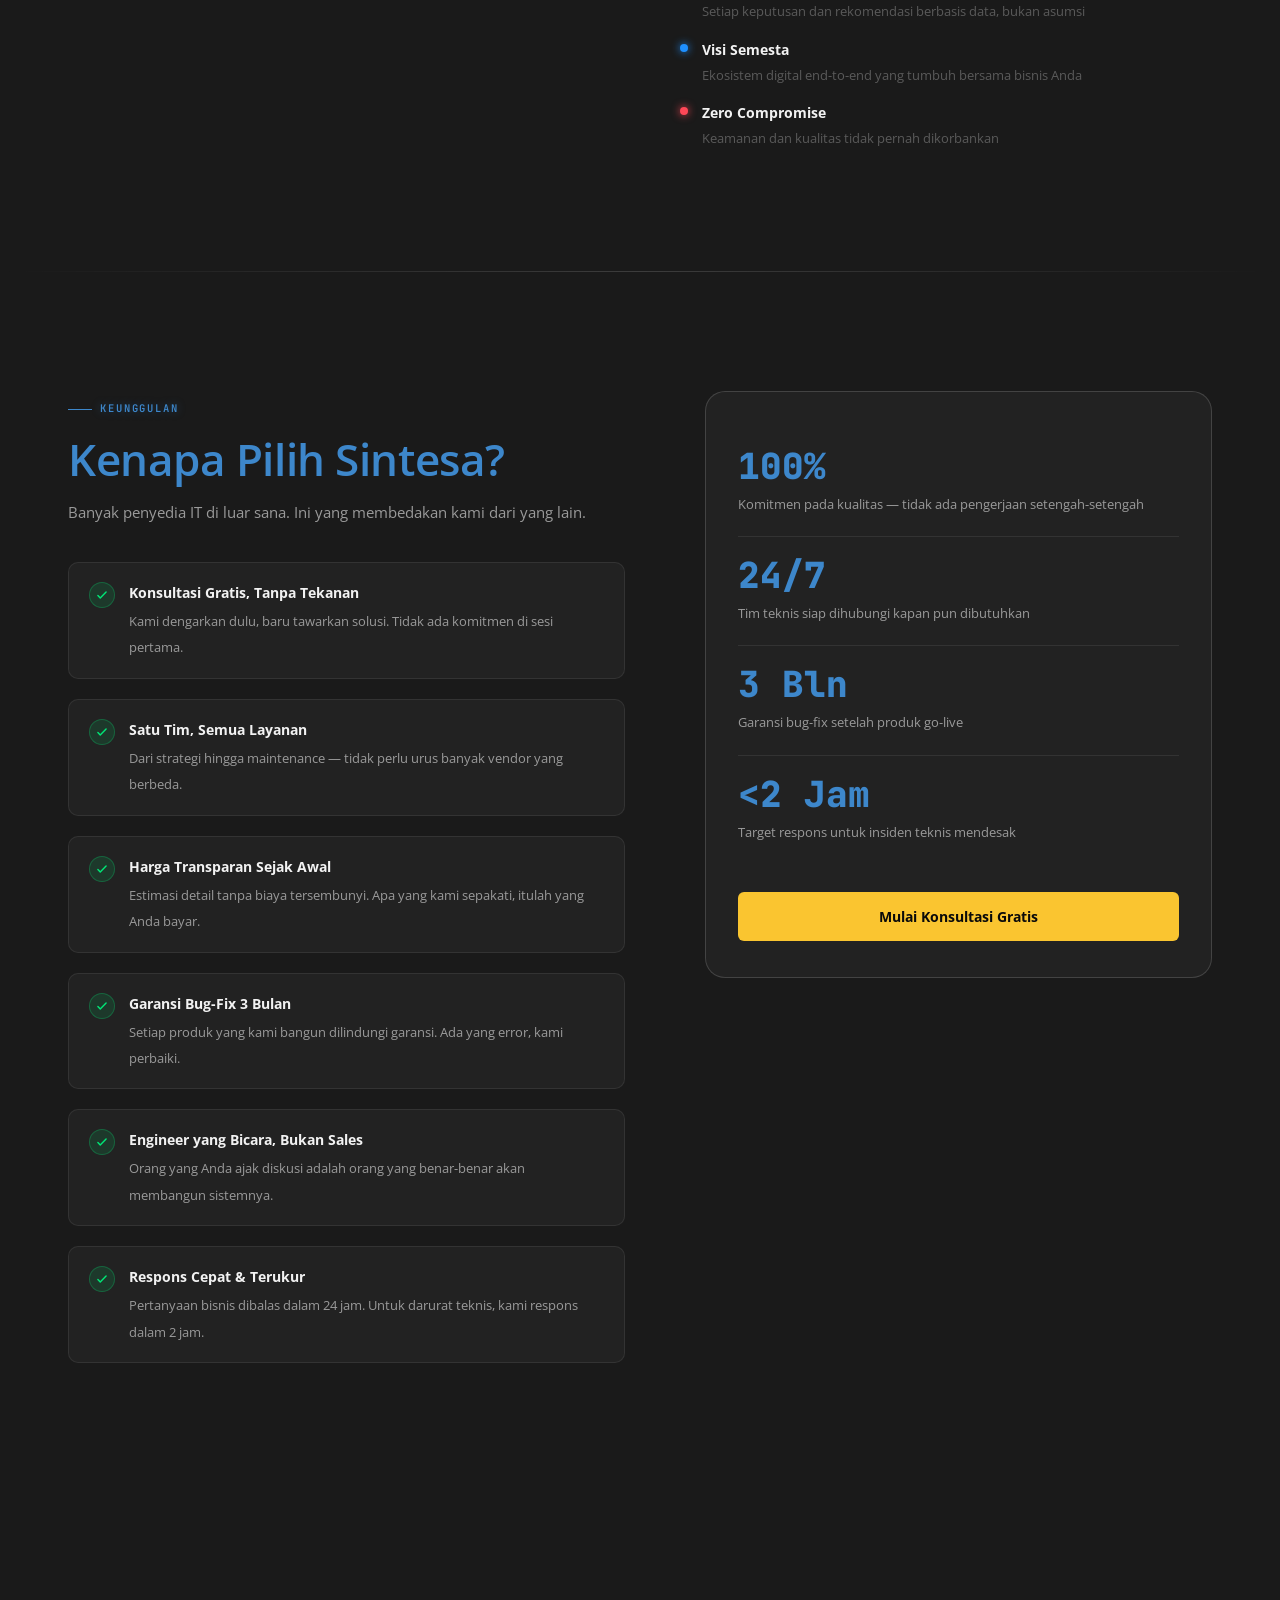
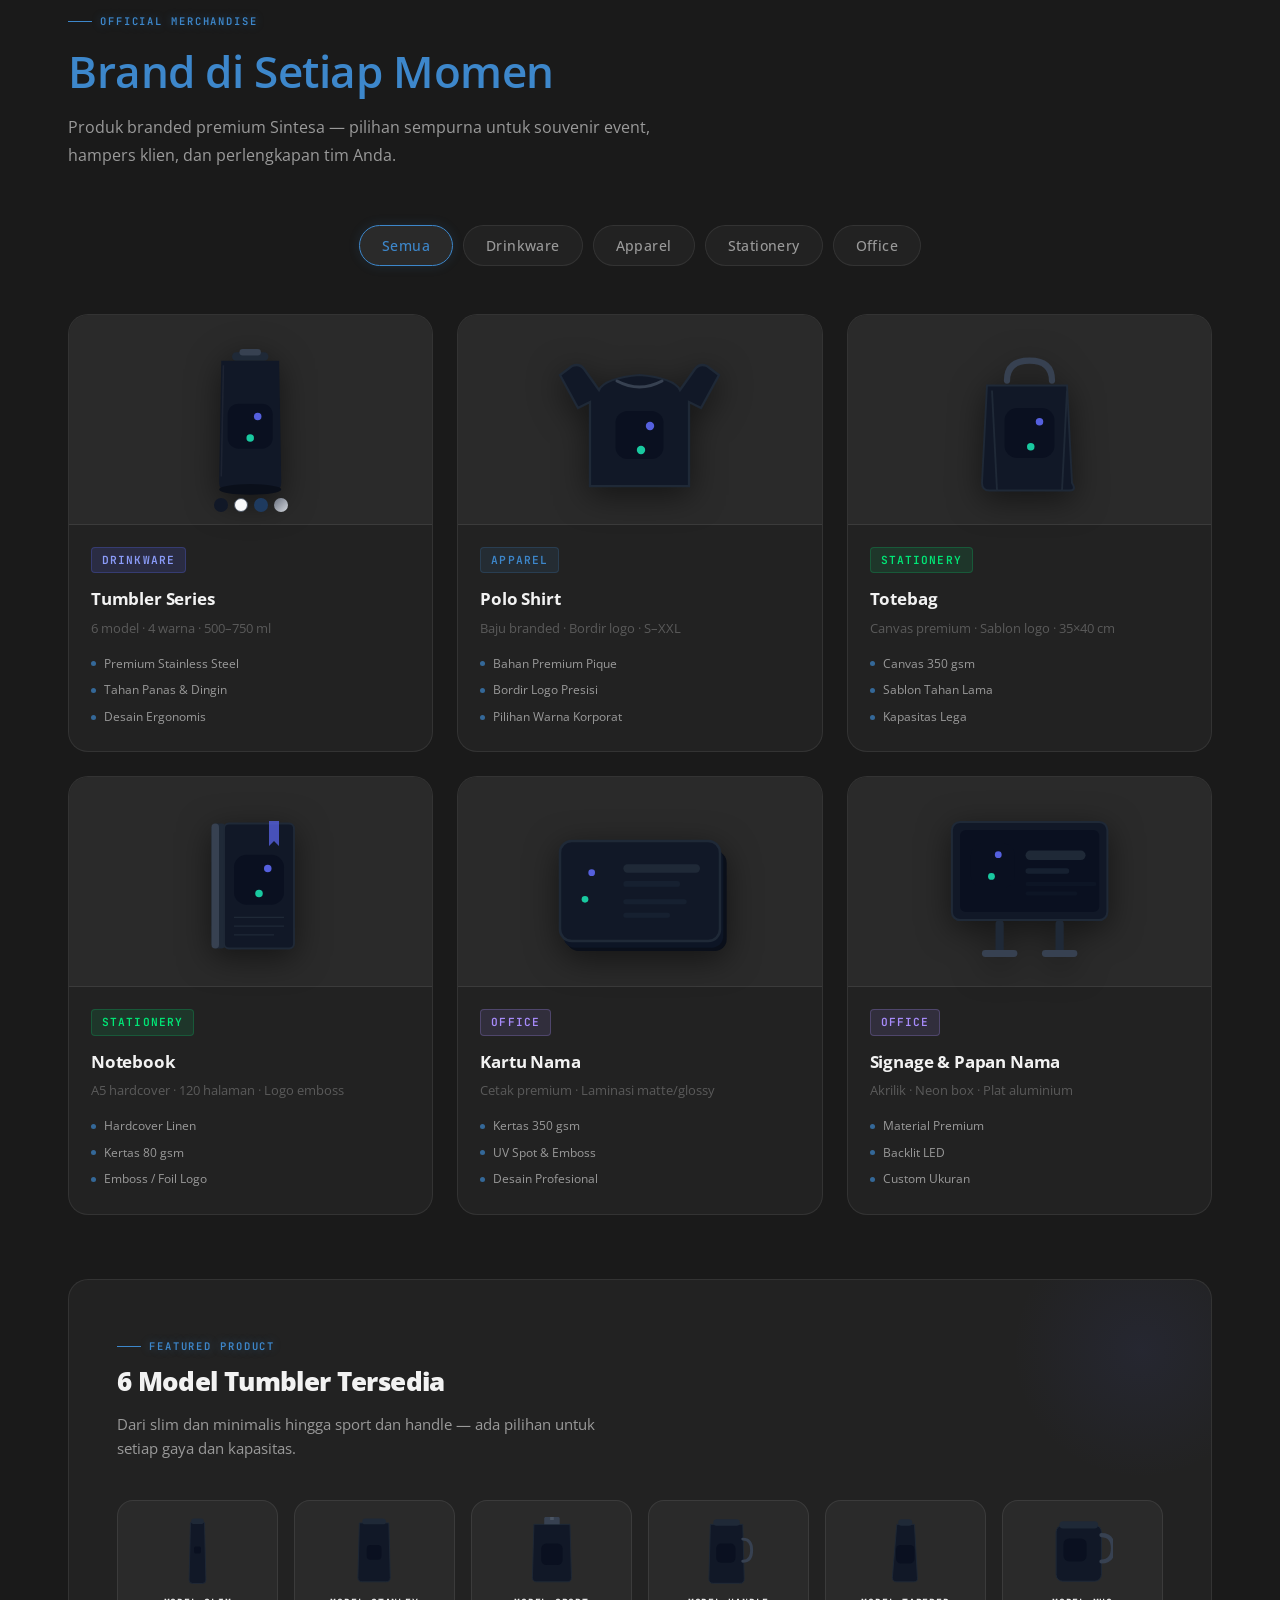
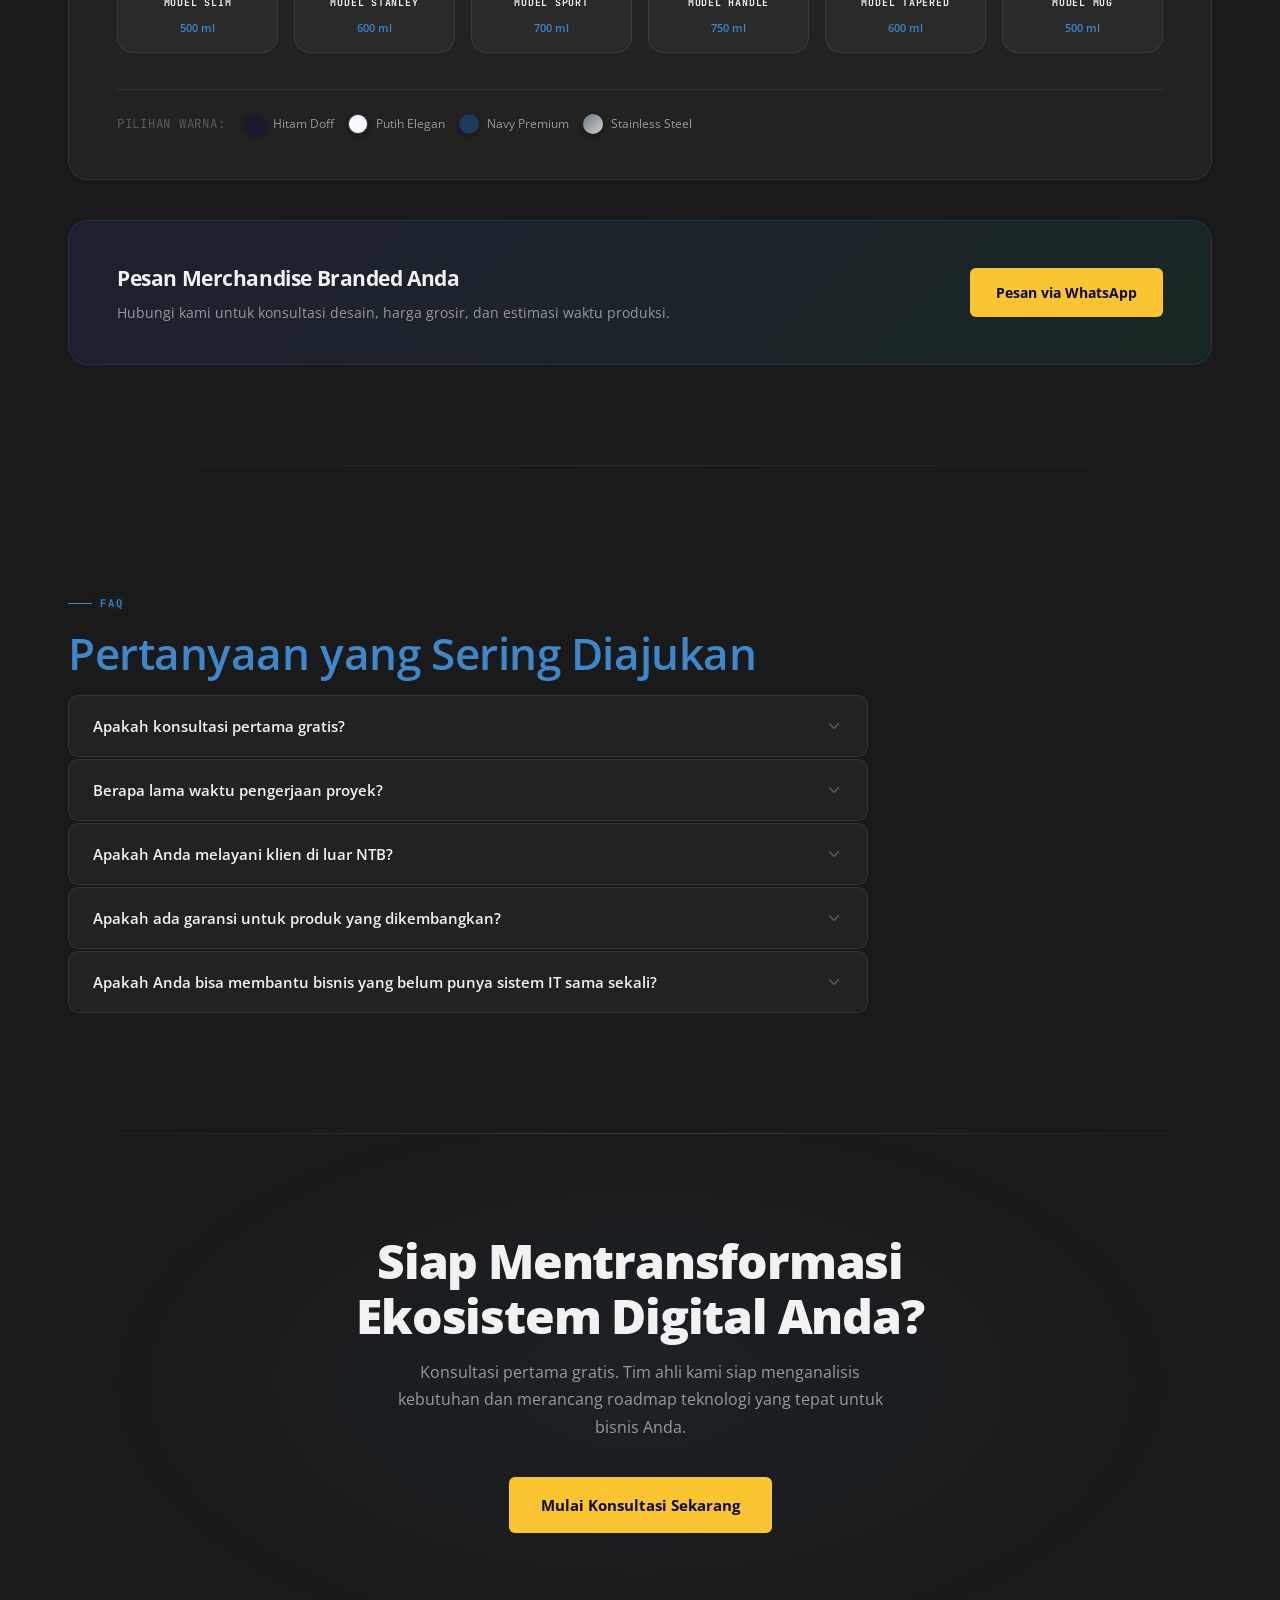
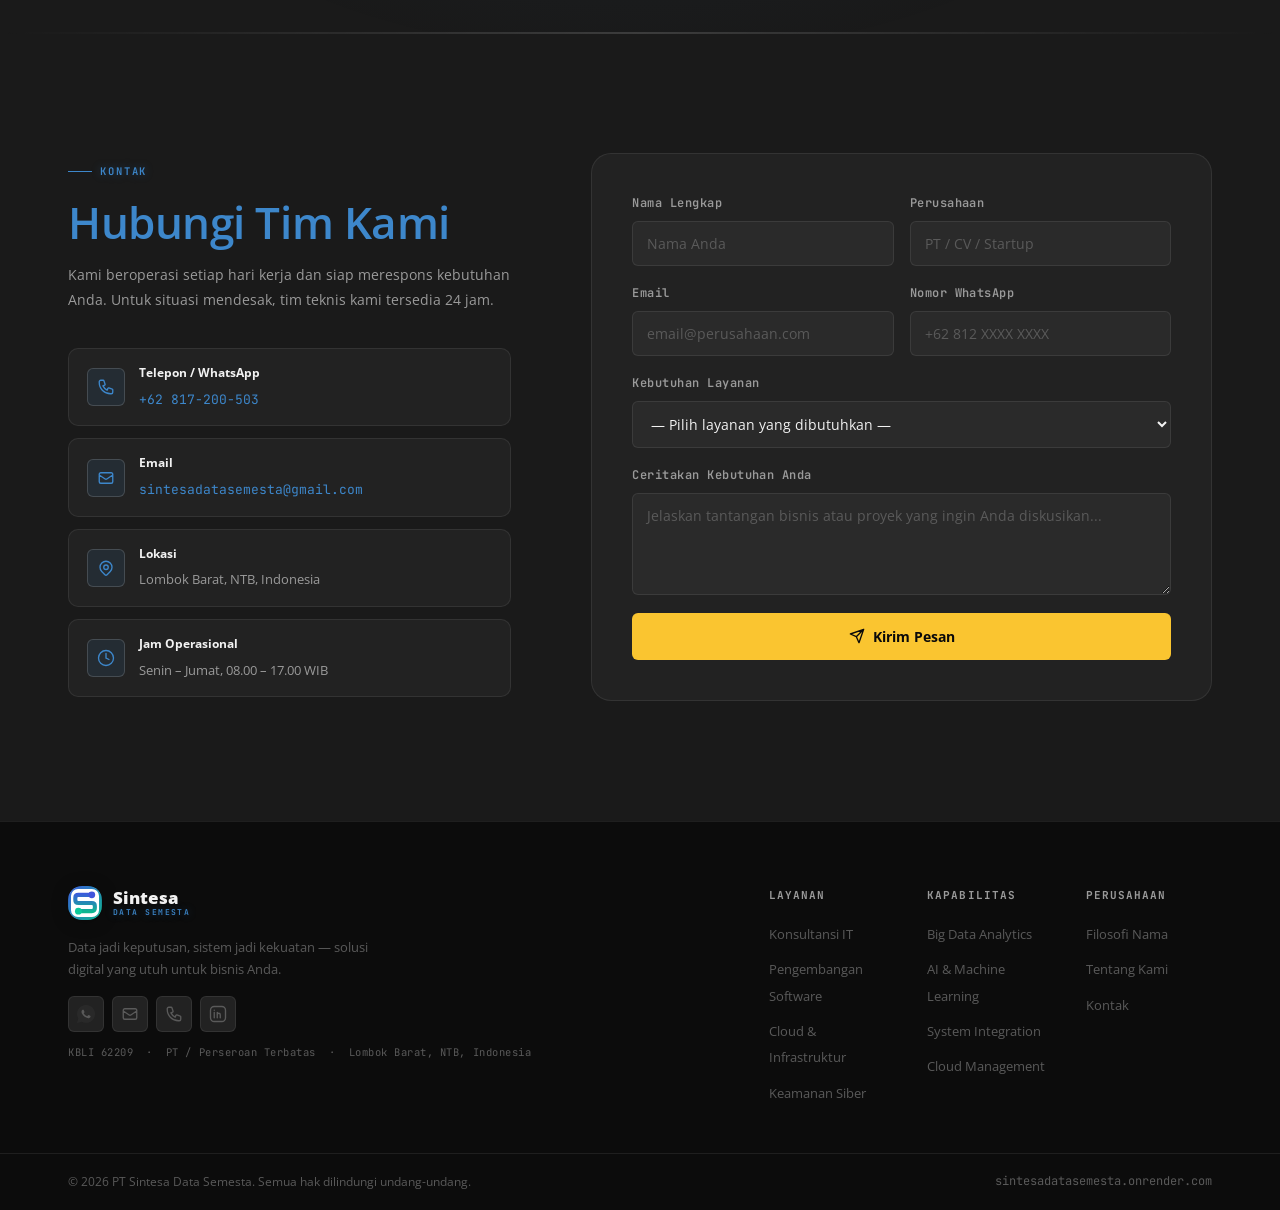
==== commit 676d706e: "fix+feat: audit pass — SEO, a11y, mascot, UX, 404 page SEO: - Add favicon.svg (branded S logo in dar" ====
--- a/public/index.html
+++ b/public/index.html
@@ -21,12 +21,20 @@
   <meta property="og:description" content="Data jadi keputusan, sistem jadi kekuatan. Partner teknologi terpercaya untuk korporat dan startup Indonesia." />
   <meta property="og:url" content="https://sintesadatasemesta.onrender.com/" />
   <meta name="twitter:card" content="summary_large_image" />
+  <meta name="twitter:site" content="@sintesadata" />
+  <meta name="twitter:image" content="https://sintesadatasemesta.onrender.com/assets/images/logo/logo-sintesa.svg" />
+  <meta property="og:image" content="https://sintesadatasemesta.onrender.com/assets/images/logo/logo-sintesa.svg" />
+  <meta property="og:image:width" content="512" />
+  <meta property="og:image:height" content="512" />
   <meta name="geo.region" content="ID-NB" />
   <meta name="geo.placename" content="Lombok Barat, Nusa Tenggara Barat, Indonesia" />
 
   <script type="application/ld+json">
   {"@context":"https://schema.org","@graph":[{"@type":"Organization","@id":"https://sintesadatasemesta.onrender.com/#organization","name":"PT Sintesa Data Semesta","legalName":"Perseroan Terbatas Sintesa Data Semesta","url":"https://sintesadatasemesta.onrender.com","telephone":"+62817200503","email":"sintesadatasemesta@gmail.com","description":"PT Sintesa Data Semesta bergerak di bidang konsultansi IT, Big Data, AI, keamanan siber, dan infrastruktur cloud (KBLI 62209).","address":{"@type":"PostalAddress","addressLocality":"Lombok Barat","addressRegion":"Nusa Tenggara Barat","addressCountry":"ID"},"openingHoursSpecification":{"@type":"OpeningHoursSpecification","dayOfWeek":["Monday","Tuesday","Wednesday","Thursday","Friday"],"opens":"08:00","closes":"17:00"},"areaServed":{"@type":"Country","name":"Indonesia"}},{"@type":"WebSite","url":"https://sintesadatasemesta.onrender.com","name":"PT Sintesa Data Semesta","inLanguage":"id-ID"}]}
   </script>
+
+  <link rel="icon" type="image/svg+xml" href="assets/images/favicon.svg" />
+  <link rel="apple-touch-icon" href="assets/images/favicon.svg" />
 
   <link rel="stylesheet" href="https://cdn.jsdelivr.net/npm/swiper@11/swiper-bundle.min.css" />
   <link rel="stylesheet" href="assets/css/style.css" />
@@ -71,7 +79,8 @@
         <a href="#kapabilitas"><span class="nav-num">03</span>Kapabilitas</a>
         <a href="#tentang"><span class="nav-num">04</span>Tentang</a>
         <a href="#merch"><span class="nav-num">05</span>Merchandise</a>
-        <a href="#kontak"><span class="nav-num">06</span>Kontak</a>
+        <a href="#faq-detail"><span class="nav-num">06</span>FAQ</a>
+        <a href="#kontak"><span class="nav-num">07</span>Kontak</a>
       </nav>
 
       <a href="#kontak" class="btn-nav">Konsultasi Gratis</a>
@@ -89,8 +98,8 @@
   <!-- ══ SLIDE 1 / BERANDA ══ -->
   <div class="swiper-slide slide-hero" data-label="FILOSOFI">
   <section class="hero" id="beranda">
-    <canvas id="networkCanvas" class="hero-canvas"></canvas>
-    <div class="hero-scan"></div>
+    <canvas id="networkCanvas" class="hero-canvas" aria-hidden="true"></canvas>
+    <div class="hero-scan" aria-hidden="true"></div>
     <div class="wrap hero-inner">
       <div class="hero-badge">
         <span class="badge-pulse"></span>
@@ -640,7 +649,7 @@
 
   <!-- ═══════════════════════════════════════ KAPABILITAS DETAIL -->
   <section class="kapabilitas" id="kapabilitas-detail">
-    <div class="kap-bg-grid"></div>
+    <div class="kap-bg-grid" aria-hidden="true"></div>
     <div class="wrap">
       <div class="section-eye">Visi Bisnis</div>
       <h2 class="section-title">Kapabilitas Inti Kami</h2>
@@ -1251,7 +1260,7 @@
   </section>
 
   <!-- ═══════════════════════════════════════ FAQ -->
-  <section class="faq" id="faq">
+  <section class="faq" id="faq-detail">
     <div class="wrap">
       <div class="section-eye">FAQ</div>
       <h2 class="section-title">Pertanyaan yang Sering Diajukan</h2>
@@ -1405,7 +1414,7 @@
           </button>
           <div class="form-ok" id="formOk">
             <svg width="18" height="18" viewBox="0 0 24 24" fill="none"><path d="M9 12l2 2 4-4m6 2a9 9 0 11-18 0 9 9 0 0118 0z" stroke="#00E676" stroke-width="2" stroke-linecap="round" stroke-linejoin="round"/></svg>
-            Pesan terkirim! Kami akan menghubungi Anda dalam 1×24 jam kerja.
+            Email client terbuka — selesaikan pengiriman di aplikasi email Anda. Jika tidak terbuka, hubungi kami via WhatsApp.
           </div>
         </form>
       </div>
@@ -1436,6 +1445,9 @@
           <a href="tel:+62817200503" aria-label="Telepon" class="social-link">
             <svg width="18" height="18" viewBox="0 0 24 24" fill="none"><path d="M3 5a2 2 0 012-2h3.28a1 1 0 01.948.684l1.498 4.493a1 1 0 01-.502 1.21l-2.257 1.13a11.042 11.042 0 005.516 5.516l1.13-2.257a1 1 0 011.21-.502l4.493 1.498a1 1 0 01.684.949V19a2 2 0 01-2 2h-1C9.716 21 3 14.284 3 6V5z" stroke="currentColor" stroke-width="1.8"/></svg>
           </a>
+          <a href="https://linkedin.com/company/sintesa-data-semesta" target="_blank" rel="noopener" aria-label="LinkedIn" class="social-link">
+            <svg width="18" height="18" viewBox="0 0 24 24" fill="none"><rect x="2" y="2" width="20" height="20" rx="5" stroke="currentColor" stroke-width="1.8"/><path d="M7 10v7M7 7v.01" stroke="currentColor" stroke-width="1.8" stroke-linecap="round"/><path d="M11 17v-4a2 2 0 014 0v4M11 10v7" stroke="currentColor" stroke-width="1.8" stroke-linecap="round"/></svg>
+          </a>
         </div>
         <div class="footer-legal mono">KBLI 62209 &nbsp;·&nbsp; PT / Perseroan Terbatas &nbsp;·&nbsp; Lombok Barat, NTB, Indonesia</div>
       </div>
@@ -1472,7 +1484,7 @@
     <div class="footer-bar">
       <div class="wrap footer-bar-inner">
         <span>&copy; 2026 PT Sintesa Data Semesta. Semua hak dilindungi undang-undang.</span>
-        <span class="mono" style="color:var(--t3)">sintesadatasemesta.onrender.com</span>
+        <a href="https://sintesadatasemesta.onrender.com" class="mono" style="color:var(--t3);text-decoration:none" target="_blank" rel="noopener">sintesadatasemesta.onrender.com</a>
       </div>
     </div>
   </footer>
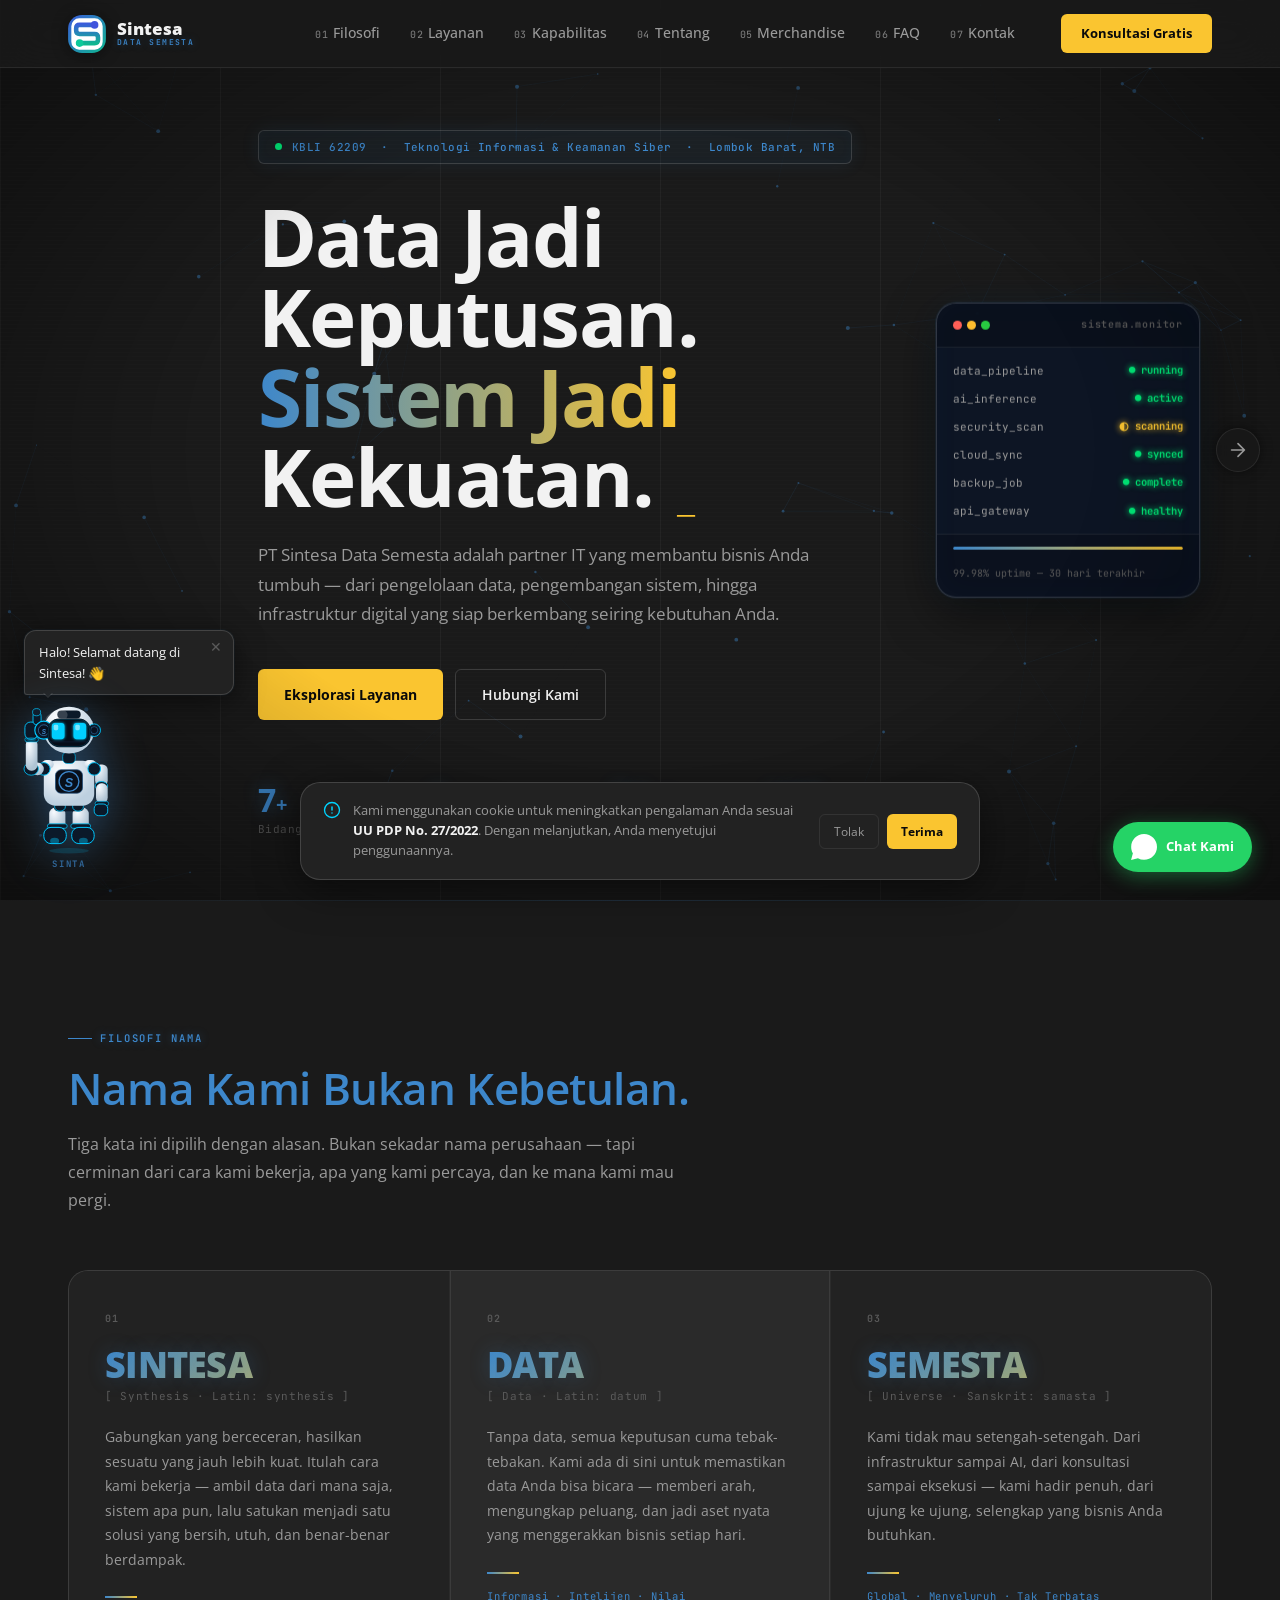
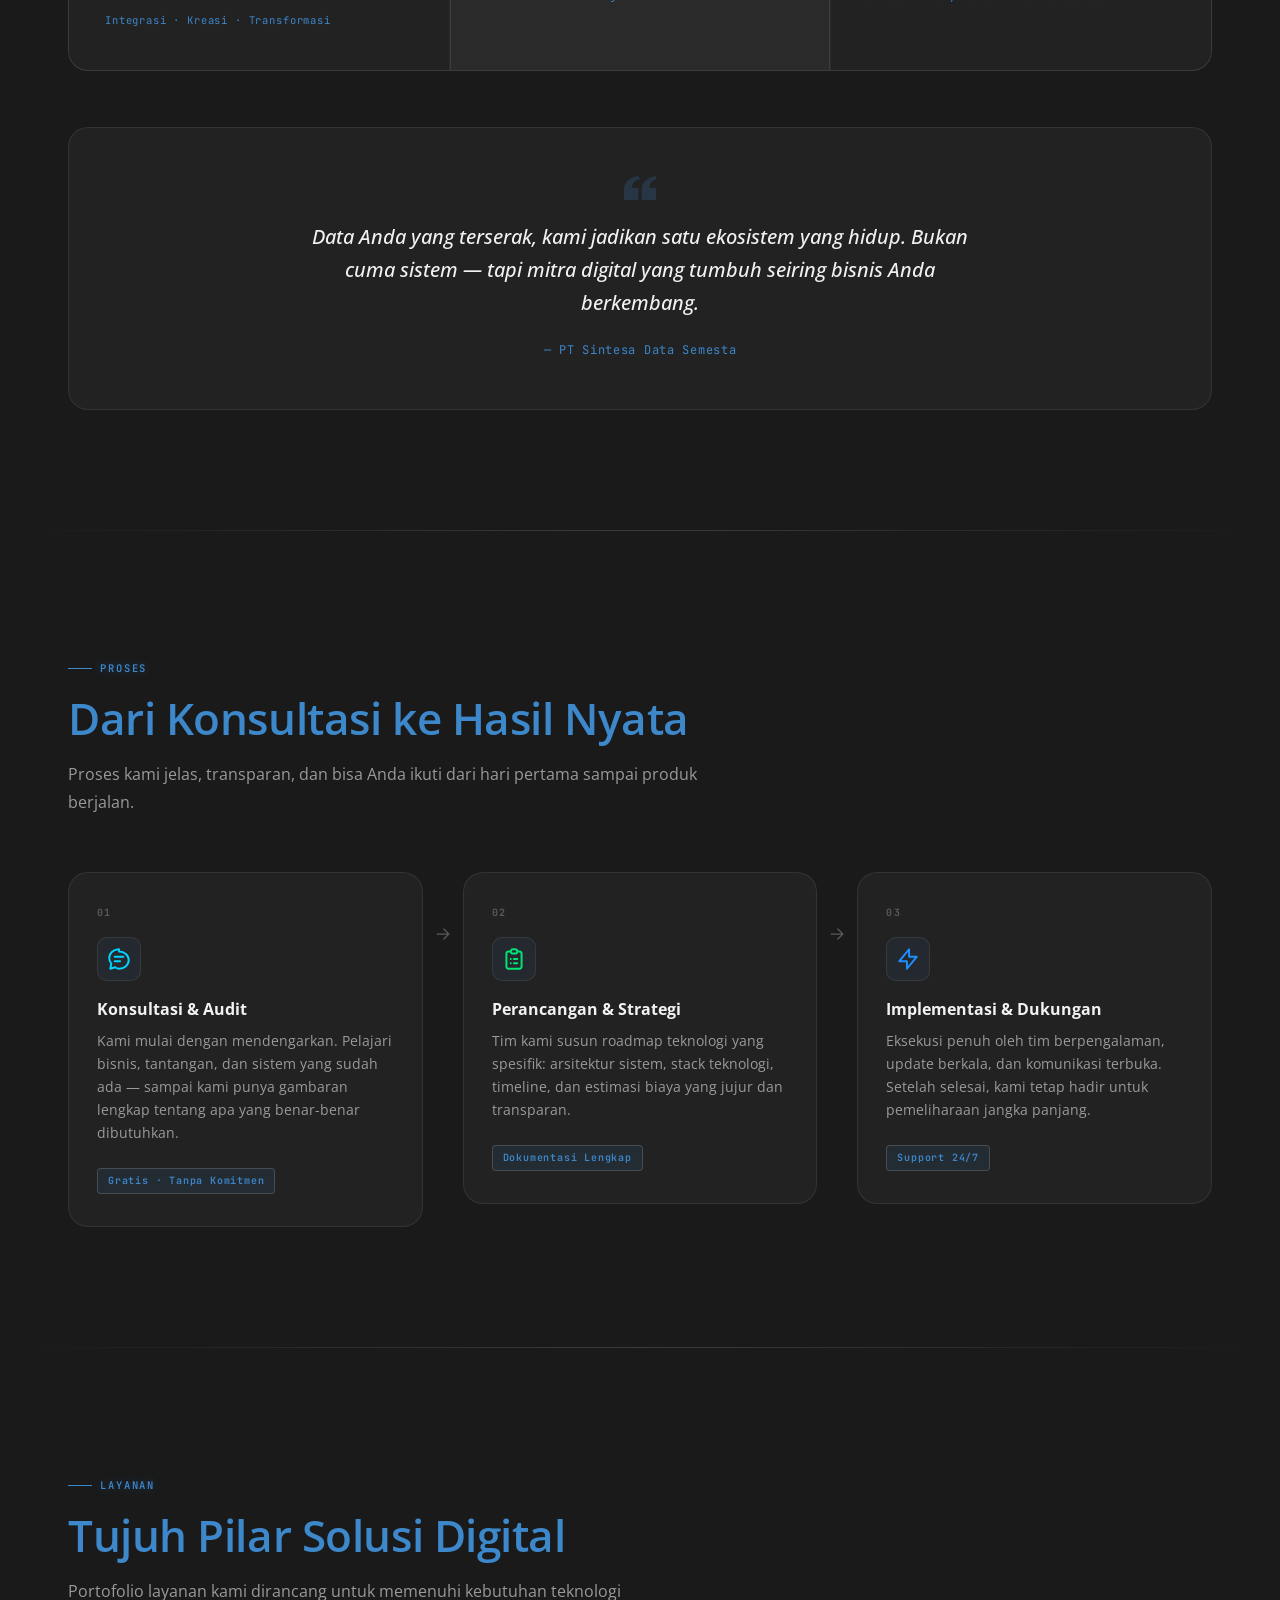
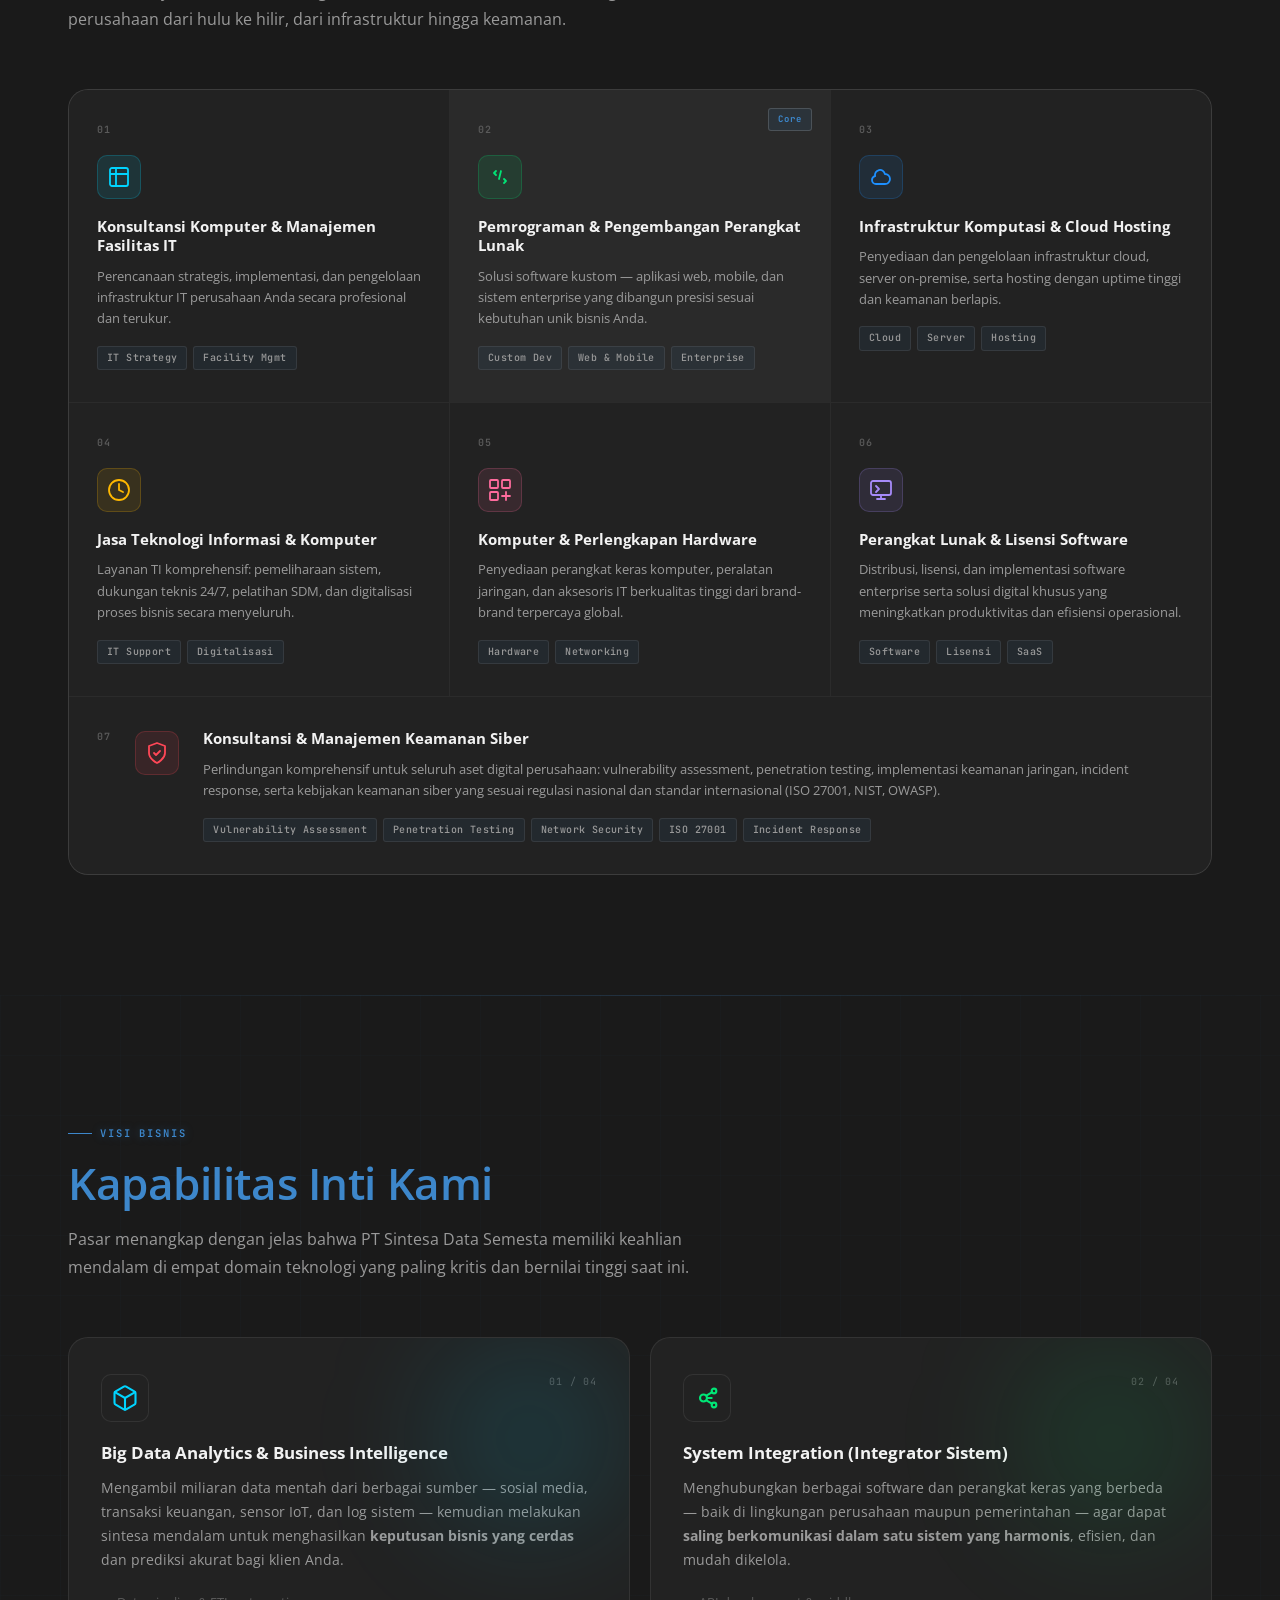
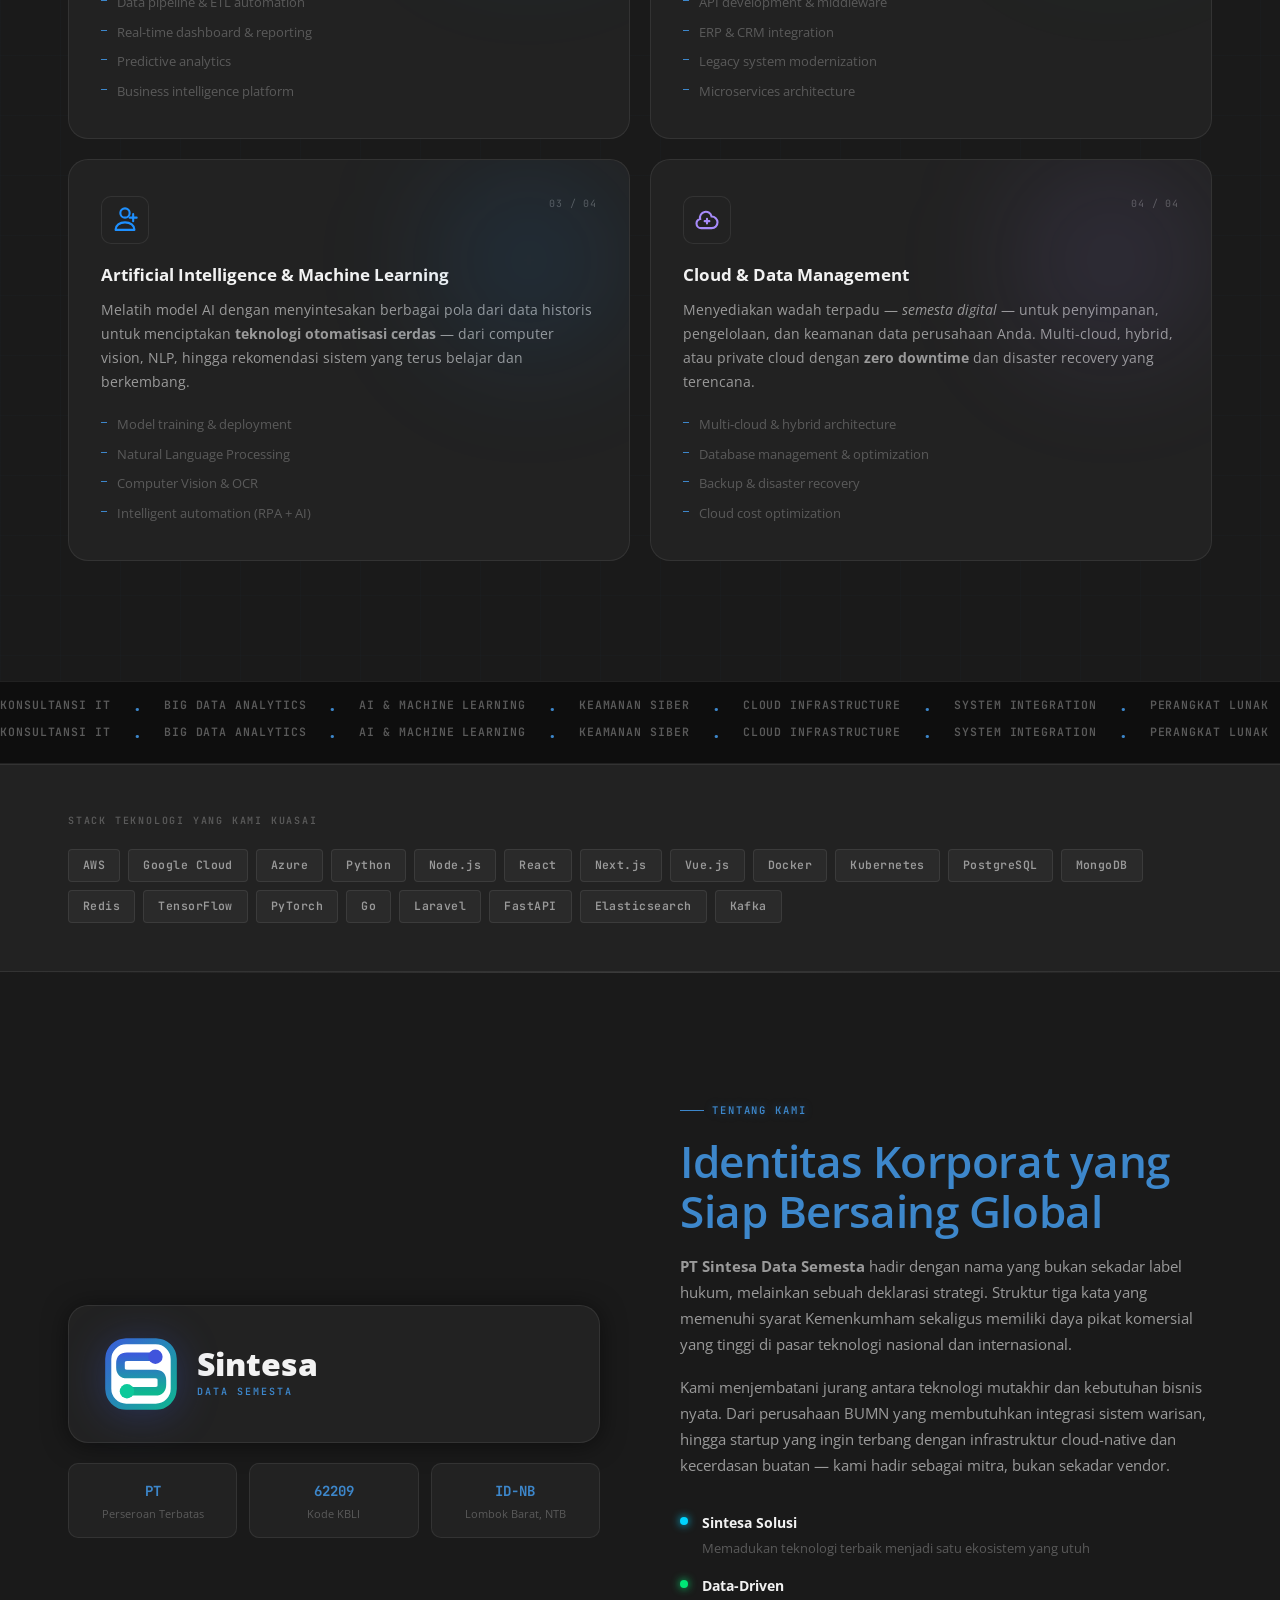
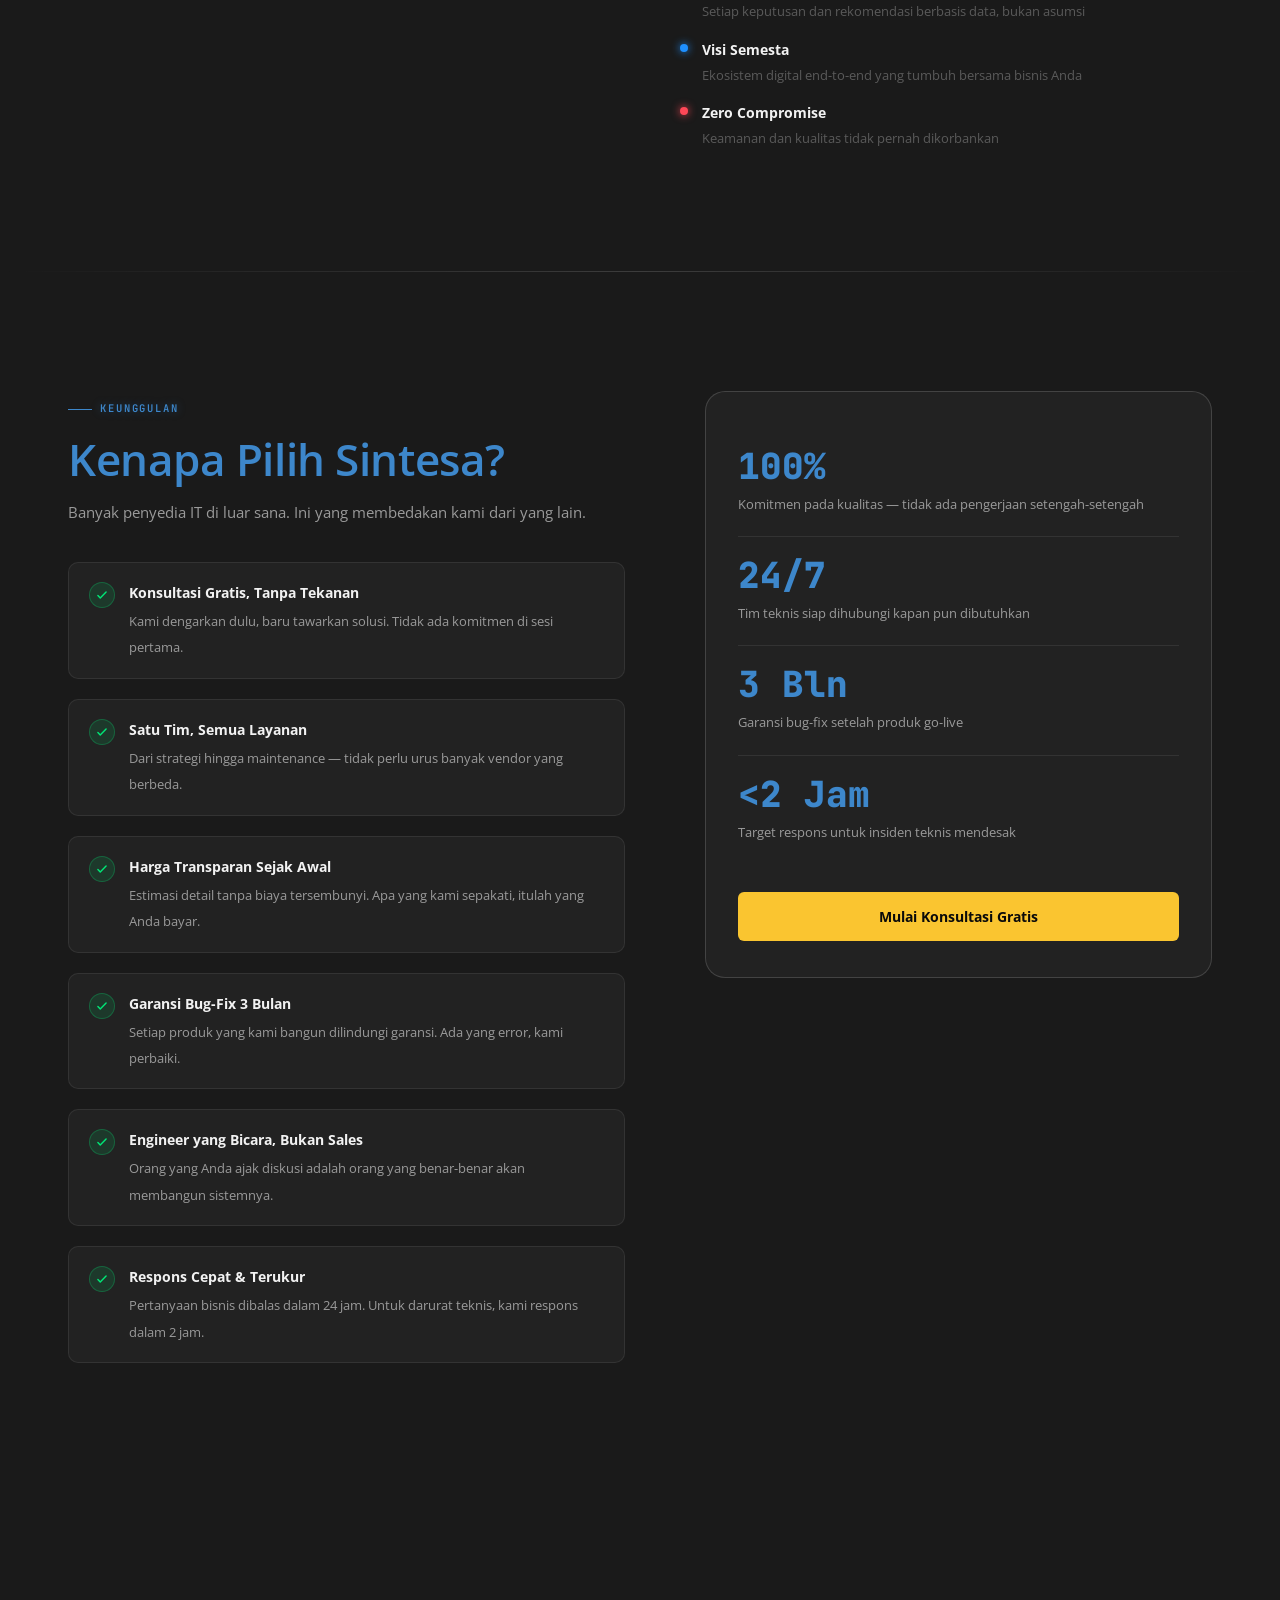
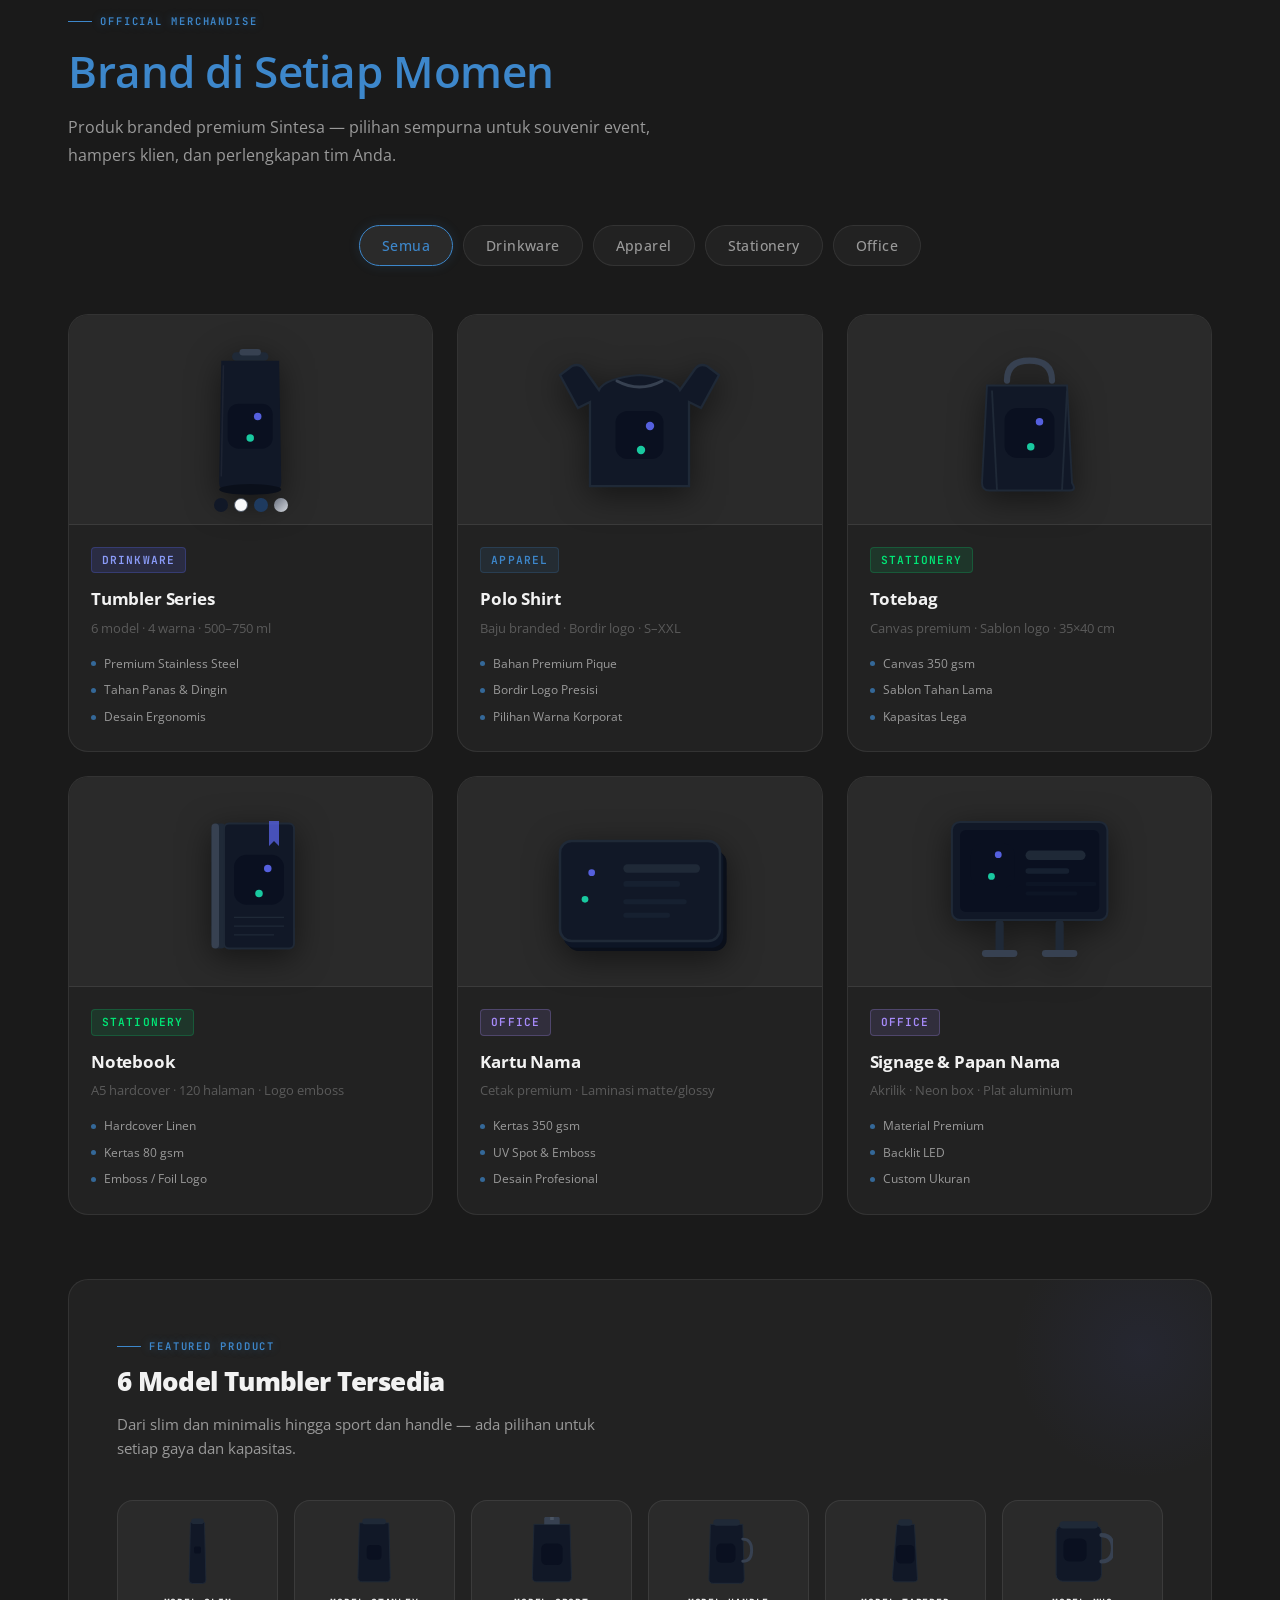
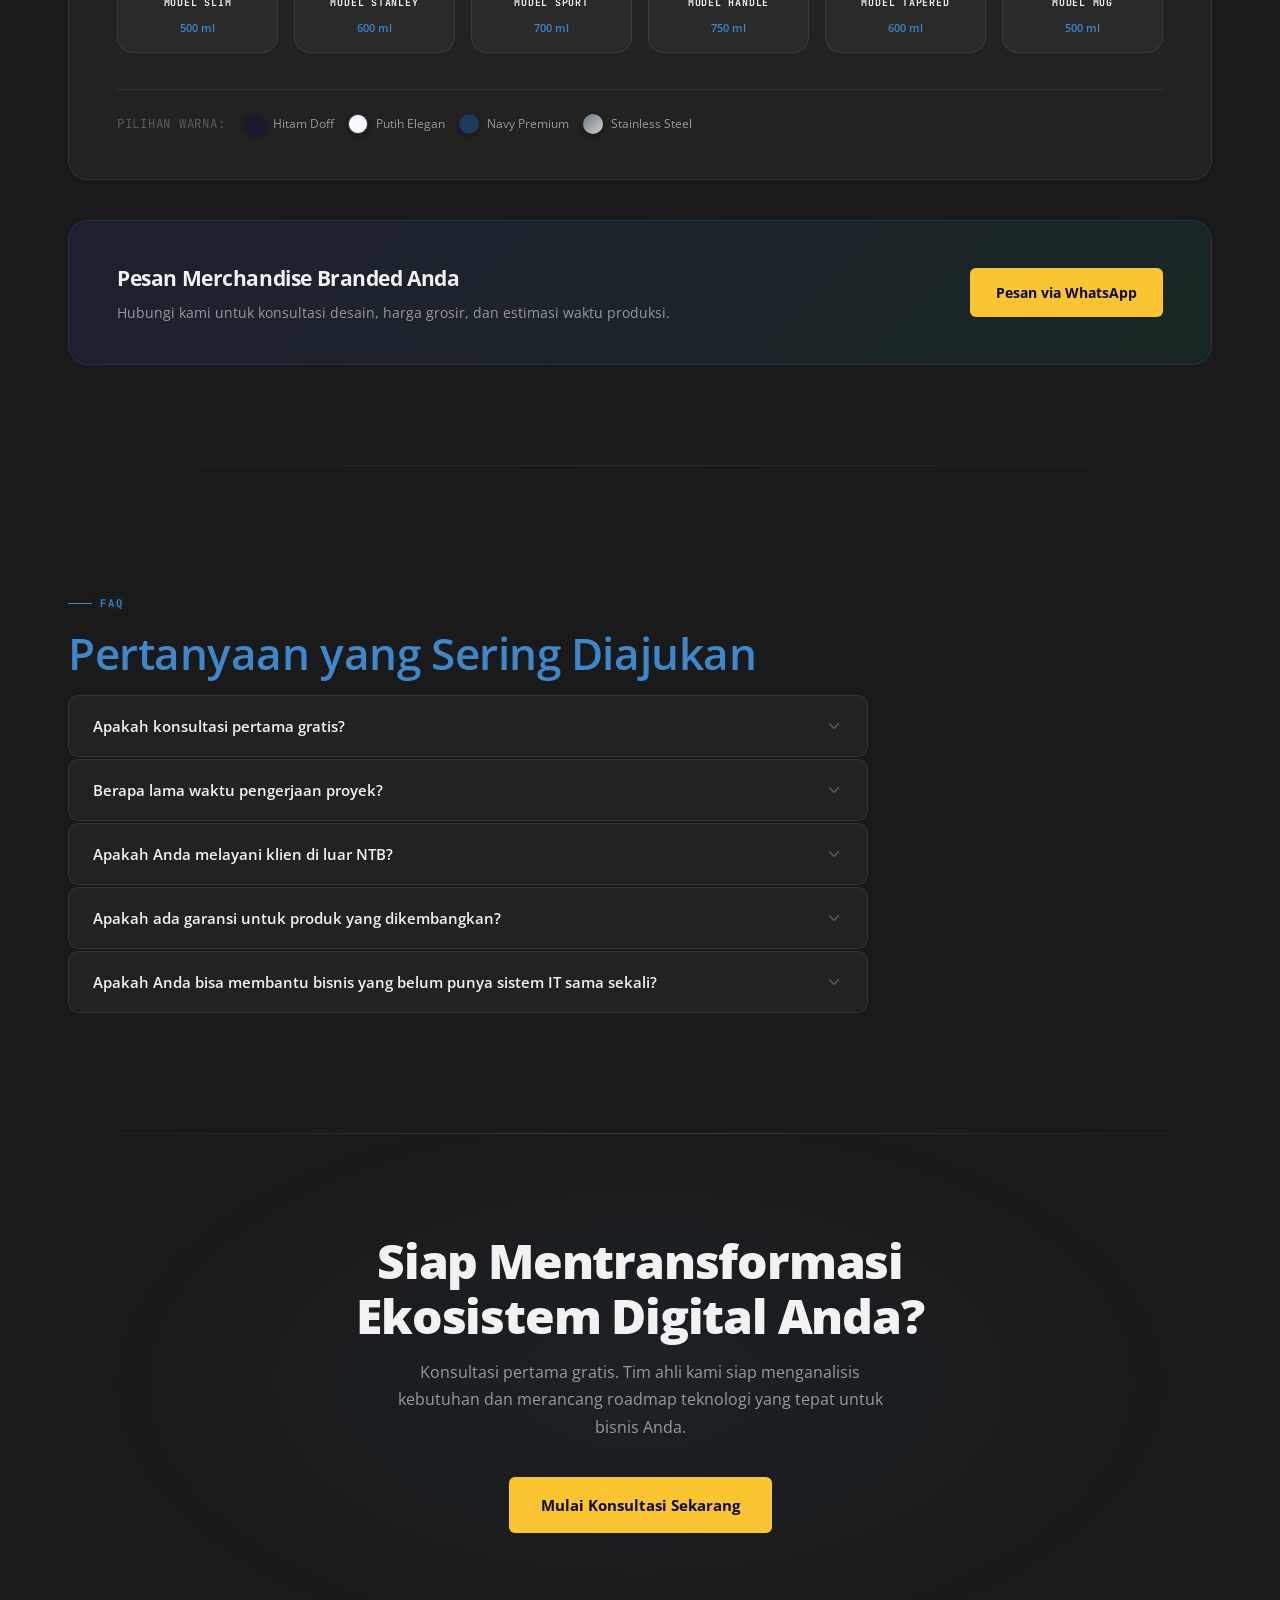
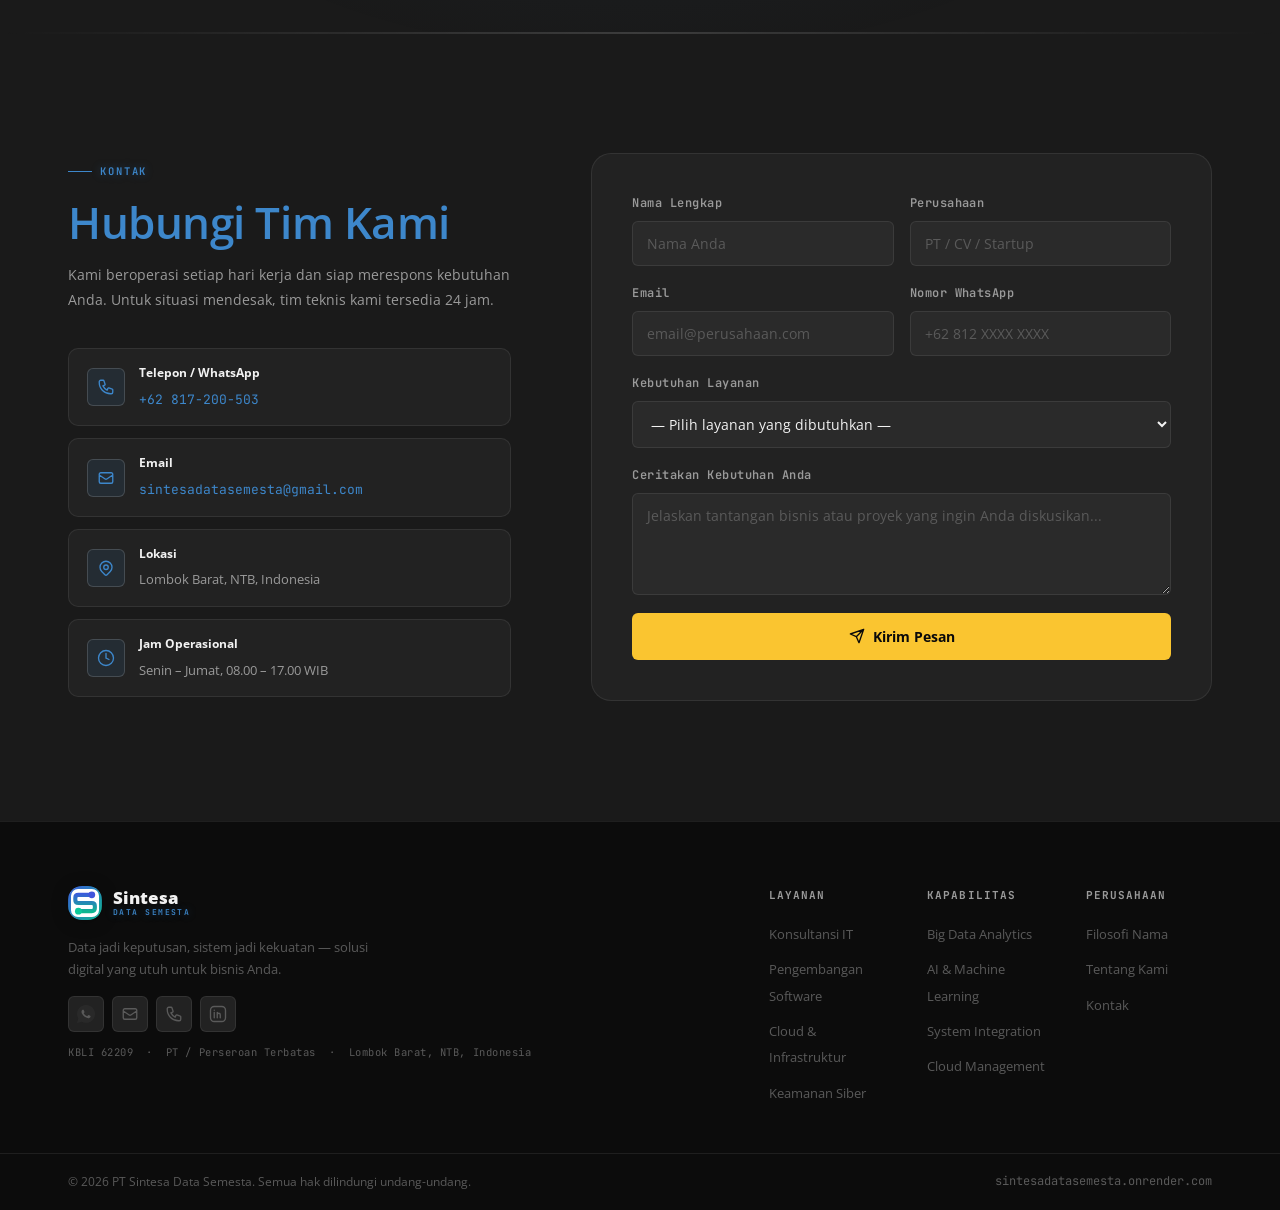
==== commit 799084d0: "seo: upgrade schema to LocalBusiness+FAQPage, fix sitemap, clean robots.txt Schema.org: - Upgrade Or" ====
--- a/public/index.html
+++ b/public/index.html
@@ -28,9 +28,125 @@
   <meta property="og:image:height" content="512" />
   <meta name="geo.region" content="ID-NB" />
   <meta name="geo.placename" content="Lombok Barat, Nusa Tenggara Barat, Indonesia" />
+  <!-- Ganti XXXX dengan kode verifikasi dari Google Search Console -->
+  <!-- <meta name="google-site-verification" content="XXXX"/> -->
 
   <script type="application/ld+json">
-  {"@context":"https://schema.org","@graph":[{"@type":"Organization","@id":"https://sintesadatasemesta.onrender.com/#organization","name":"PT Sintesa Data Semesta","legalName":"Perseroan Terbatas Sintesa Data Semesta","url":"https://sintesadatasemesta.onrender.com","telephone":"+62817200503","email":"sintesadatasemesta@gmail.com","description":"PT Sintesa Data Semesta bergerak di bidang konsultansi IT, Big Data, AI, keamanan siber, dan infrastruktur cloud (KBLI 62209).","address":{"@type":"PostalAddress","addressLocality":"Lombok Barat","addressRegion":"Nusa Tenggara Barat","addressCountry":"ID"},"openingHoursSpecification":{"@type":"OpeningHoursSpecification","dayOfWeek":["Monday","Tuesday","Wednesday","Thursday","Friday"],"opens":"08:00","closes":"17:00"},"areaServed":{"@type":"Country","name":"Indonesia"}},{"@type":"WebSite","url":"https://sintesadatasemesta.onrender.com","name":"PT Sintesa Data Semesta","inLanguage":"id-ID"}]}
+  {
+    "@context": "https://schema.org",
+    "@graph": [
+      {
+        "@type": ["LocalBusiness", "ProfessionalService"],
+        "@id": "https://sintesadatasemesta.onrender.com/#organization",
+        "name": "PT Sintesa Data Semesta",
+        "legalName": "Perseroan Terbatas Sintesa Data Semesta",
+        "alternateName": "Sintesa Data Semesta",
+        "url": "https://sintesadatasemesta.onrender.com",
+        "logo": {
+          "@type": "ImageObject",
+          "url": "https://sintesadatasemesta.onrender.com/assets/images/logo/logo-sintesa.svg",
+          "width": "512",
+          "height": "512"
+        },
+        "image": "https://sintesadatasemesta.onrender.com/assets/images/logo/logo-sintesa.svg",
+        "description": "PT Sintesa Data Semesta adalah perusahaan konsultansi IT, Big Data Analytics, AI & Machine Learning, keamanan siber, dan infrastruktur cloud berbasis di Lombok Barat, Nusa Tenggara Barat (KBLI 62209). Melayani klien korporat dan startup di seluruh Indonesia.",
+        "telephone": "+62817200503",
+        "email": "sintesadatasemesta@gmail.com",
+        "address": {
+          "@type": "PostalAddress",
+          "streetAddress": "Lombok Barat",
+          "addressLocality": "Lombok Barat",
+          "addressRegion": "Nusa Tenggara Barat",
+          "postalCode": "83362",
+          "addressCountry": "ID"
+        },
+        "geo": {
+          "@type": "GeoCoordinates",
+          "latitude": "-8.6528",
+          "longitude": "116.0943"
+        },
+        "openingHoursSpecification": [{
+          "@type": "OpeningHoursSpecification",
+          "dayOfWeek": ["Monday","Tuesday","Wednesday","Thursday","Friday"],
+          "opens": "08:00",
+          "closes": "17:00"
+        }],
+        "areaServed": {"@type": "Country", "name": "Indonesia"},
+        "hasOfferCatalog": {
+          "@type": "OfferCatalog",
+          "name": "Layanan IT",
+          "itemListElement": [
+            {"@type": "Offer", "itemOffered": {"@type": "Service", "name": "Konsultansi IT", "description": "Audit, perencanaan, dan implementasi strategi teknologi informasi untuk bisnis."}},
+            {"@type": "Offer", "itemOffered": {"@type": "Service", "name": "Keamanan Siber", "description": "Penilaian risiko, penetration testing, dan hardening sistem keamanan."}},
+            {"@type": "Offer", "itemOffered": {"@type": "Service", "name": "Big Data Analytics", "description": "Pengolahan dan visualisasi data skala besar untuk pengambilan keputusan bisnis."}},
+            {"@type": "Offer", "itemOffered": {"@type": "Service", "name": "AI & Machine Learning", "description": "Pengembangan model prediktif dan otomasi berbasis kecerdasan buatan."}},
+            {"@type": "Offer", "itemOffered": {"@type": "Service", "name": "Cloud & Infrastruktur", "description": "Migrasi, manajemen, dan optimasi infrastruktur cloud AWS, GCP, Azure."}},
+            {"@type": "Offer", "itemOffered": {"@type": "Service", "name": "Pengembangan Software", "description": "Pembuatan aplikasi web dan mobile custom sesuai kebutuhan bisnis."}},
+            {"@type": "Offer", "itemOffered": {"@type": "Service", "name": "System Integration", "description": "Integrasi sistem ERP, CRM, dan API antara platform yang berbeda."}}
+          ]
+        },
+        "contactPoint": {
+          "@type": "ContactPoint",
+          "telephone": "+62817200503",
+          "contactType": "customer service",
+          "availableLanguage": "Indonesian"
+        },
+        "sameAs": [
+          "https://wa.me/62817200503",
+          "https://linkedin.com/company/sintesa-data-semesta"
+        ],
+        "foundingDate": "2024",
+        "priceRange": "$$"
+      },
+      {
+        "@type": "WebSite",
+        "@id": "https://sintesadatasemesta.onrender.com/#website",
+        "url": "https://sintesadatasemesta.onrender.com",
+        "name": "PT Sintesa Data Semesta",
+        "publisher": {"@id": "https://sintesadatasemesta.onrender.com/#organization"},
+        "inLanguage": "id-ID",
+        "potentialAction": {
+          "@type": "SearchAction",
+          "target": {
+            "@type": "EntryPoint",
+            "urlTemplate": "https://sintesadatasemesta.onrender.com/?q={search_term_string}"
+          },
+          "query-input": "required name=search_term_string"
+        }
+      },
+      {
+        "@type": "FAQPage",
+        "@id": "https://sintesadatasemesta.onrender.com/#faq",
+        "mainEntity": [
+          {
+            "@type": "Question",
+            "name": "Apakah konsultasi pertama gratis?",
+            "acceptedAnswer": {"@type": "Answer", "text": "Ya, kami menyediakan sesi konsultasi awal secara gratis dan tanpa komitmen apapun. Kami akan mendengarkan kebutuhan Anda, memberikan gambaran umum solusi yang tepat, serta estimasi awal proyek — sebelum Anda memutuskan untuk lanjut atau tidak."}
+          },
+          {
+            "@type": "Question",
+            "name": "Berapa lama waktu pengerjaan proyek IT?",
+            "acceptedAnswer": {"@type": "Answer", "text": "Tergantung kompleksitas proyeknya. Proyek sederhana seperti website atau aplikasi kecil bisa selesai dalam 2–4 minggu. Proyek menengah biasanya 1–3 bulan. Untuk proyek enterprise berskala besar, kami biasanya membutuhkan 3–6 bulan. Estimasi yang realistis akan kami berikan setelah audit awal."}
+          },
+          {
+            "@type": "Question",
+            "name": "Apakah PT Sintesa Data Semesta melayani klien di luar NTB?",
+            "acceptedAnswer": {"@type": "Answer", "text": "Tentu. Kami melayani klien dari seluruh Indonesia secara remote — Surabaya, Jakarta, Bali, Makassar, dan kota lainnya. Seluruh proses bisa dilakukan online, mulai dari konsultasi, perancangan, hingga serah terima produk."}
+          },
+          {
+            "@type": "Question",
+            "name": "Apakah ada garansi untuk produk yang dikembangkan?",
+            "acceptedAnswer": {"@type": "Answer", "text": "Ya. Semua produk yang kami kembangkan disertai garansi bug-fix minimal 3 bulan setelah go-live. Kami juga menyediakan paket maintenance bulanan untuk jangka panjang, termasuk update keamanan, monitoring, dan pengembangan fitur tambahan."}
+          },
+          {
+            "@type": "Question",
+            "name": "Apakah Sintesa Data Semesta bisa membantu bisnis yang belum punya sistem IT sama sekali?",
+            "acceptedAnswer": {"@type": "Answer", "text": "Justru itu spesialisasi kami. Kami senang membantu bisnis yang sedang memulai digitalisasi dari nol — mulai dari pilihan software, setup infrastruktur, hingga pelatihan tim internal. Tidak perlu punya background IT untuk bekerja sama dengan kami."}
+          }
+        ]
+      }
+    ]
+  }
   </script>
 
   <link rel="icon" type="image/svg+xml" href="assets/images/favicon.svg" />
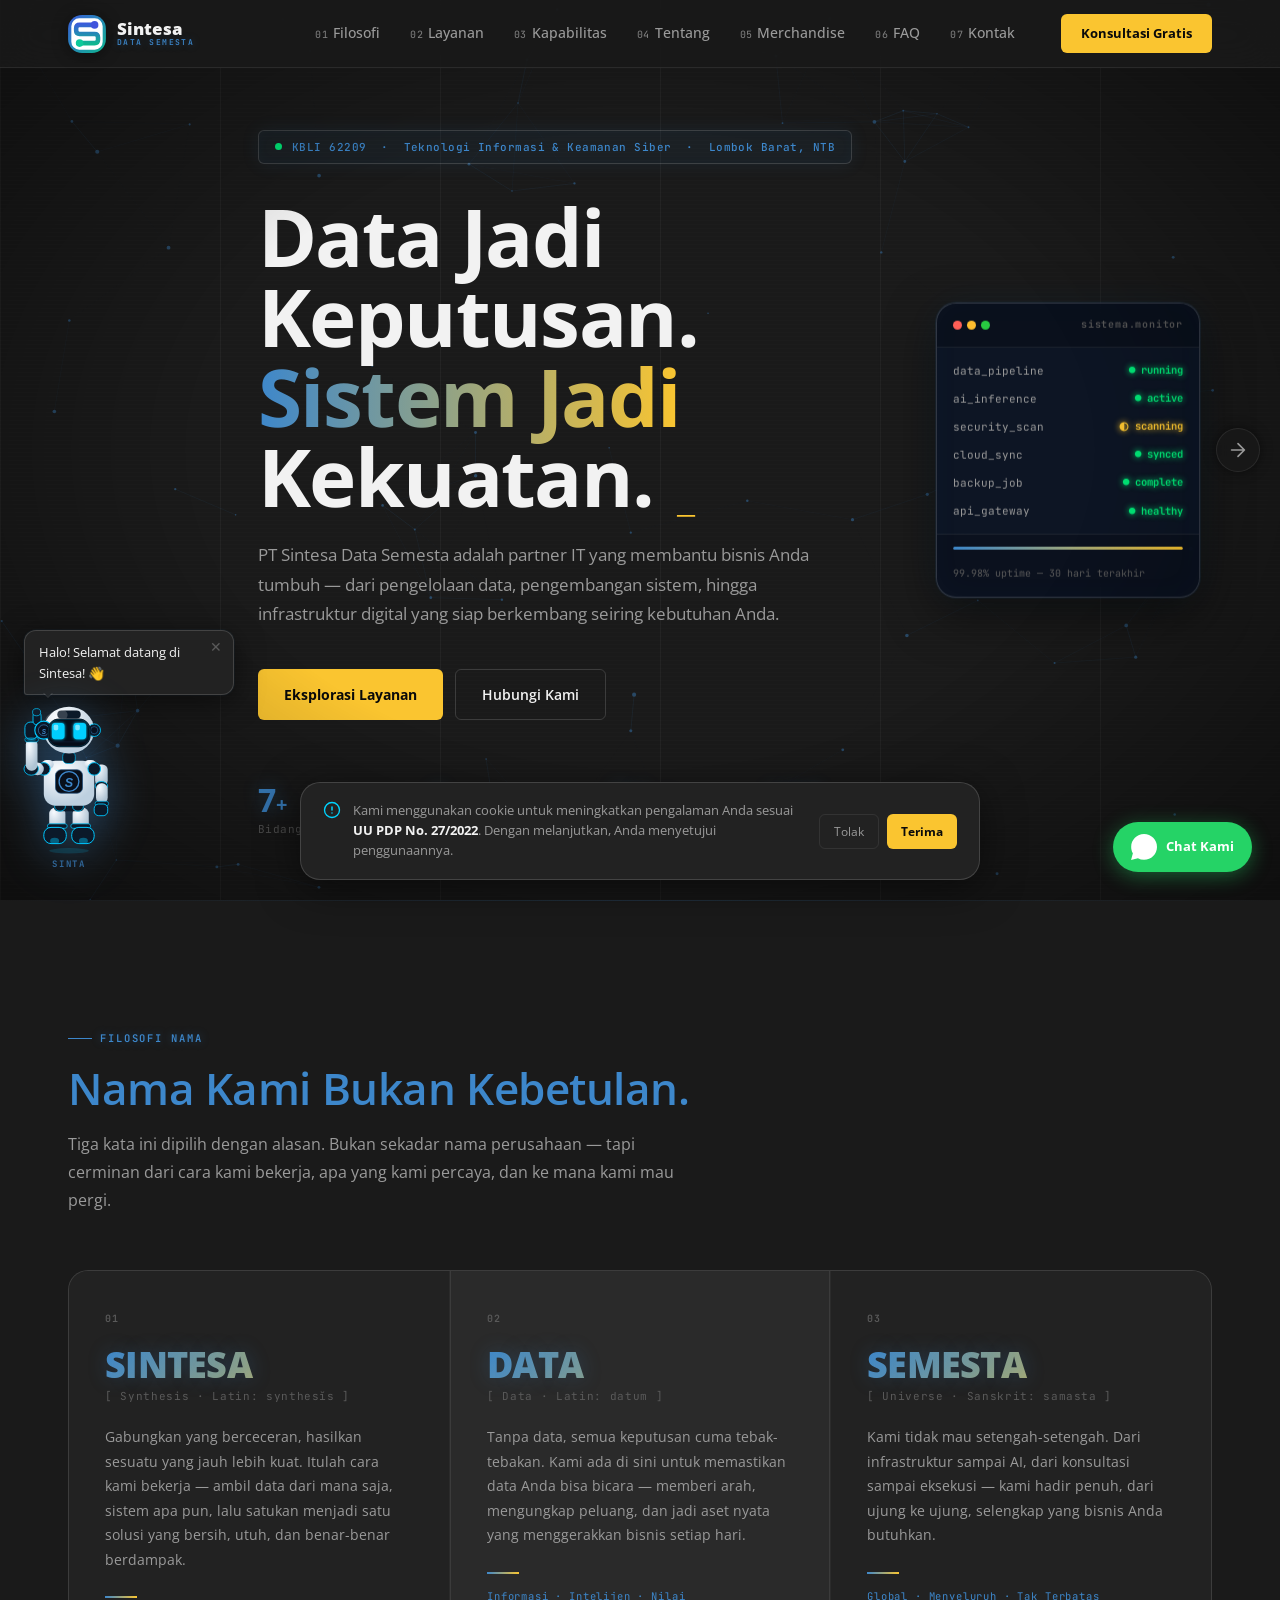
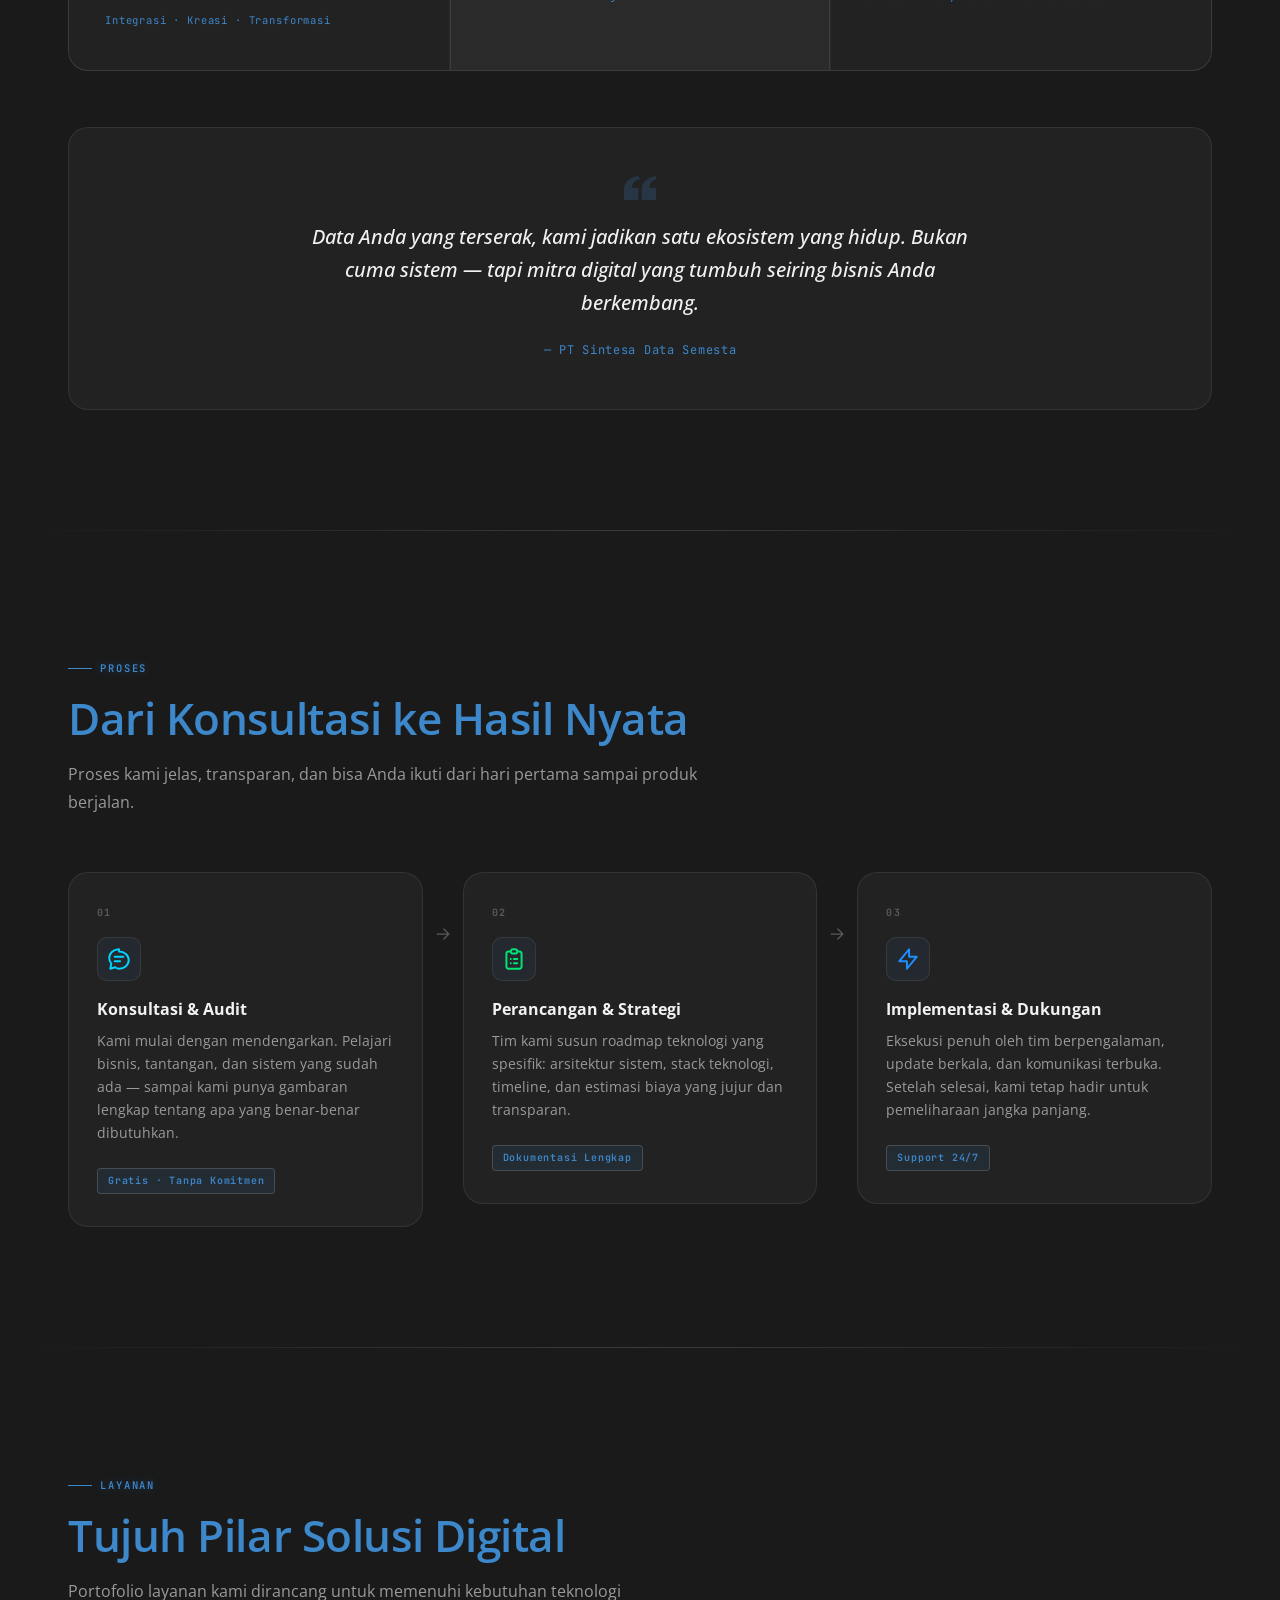
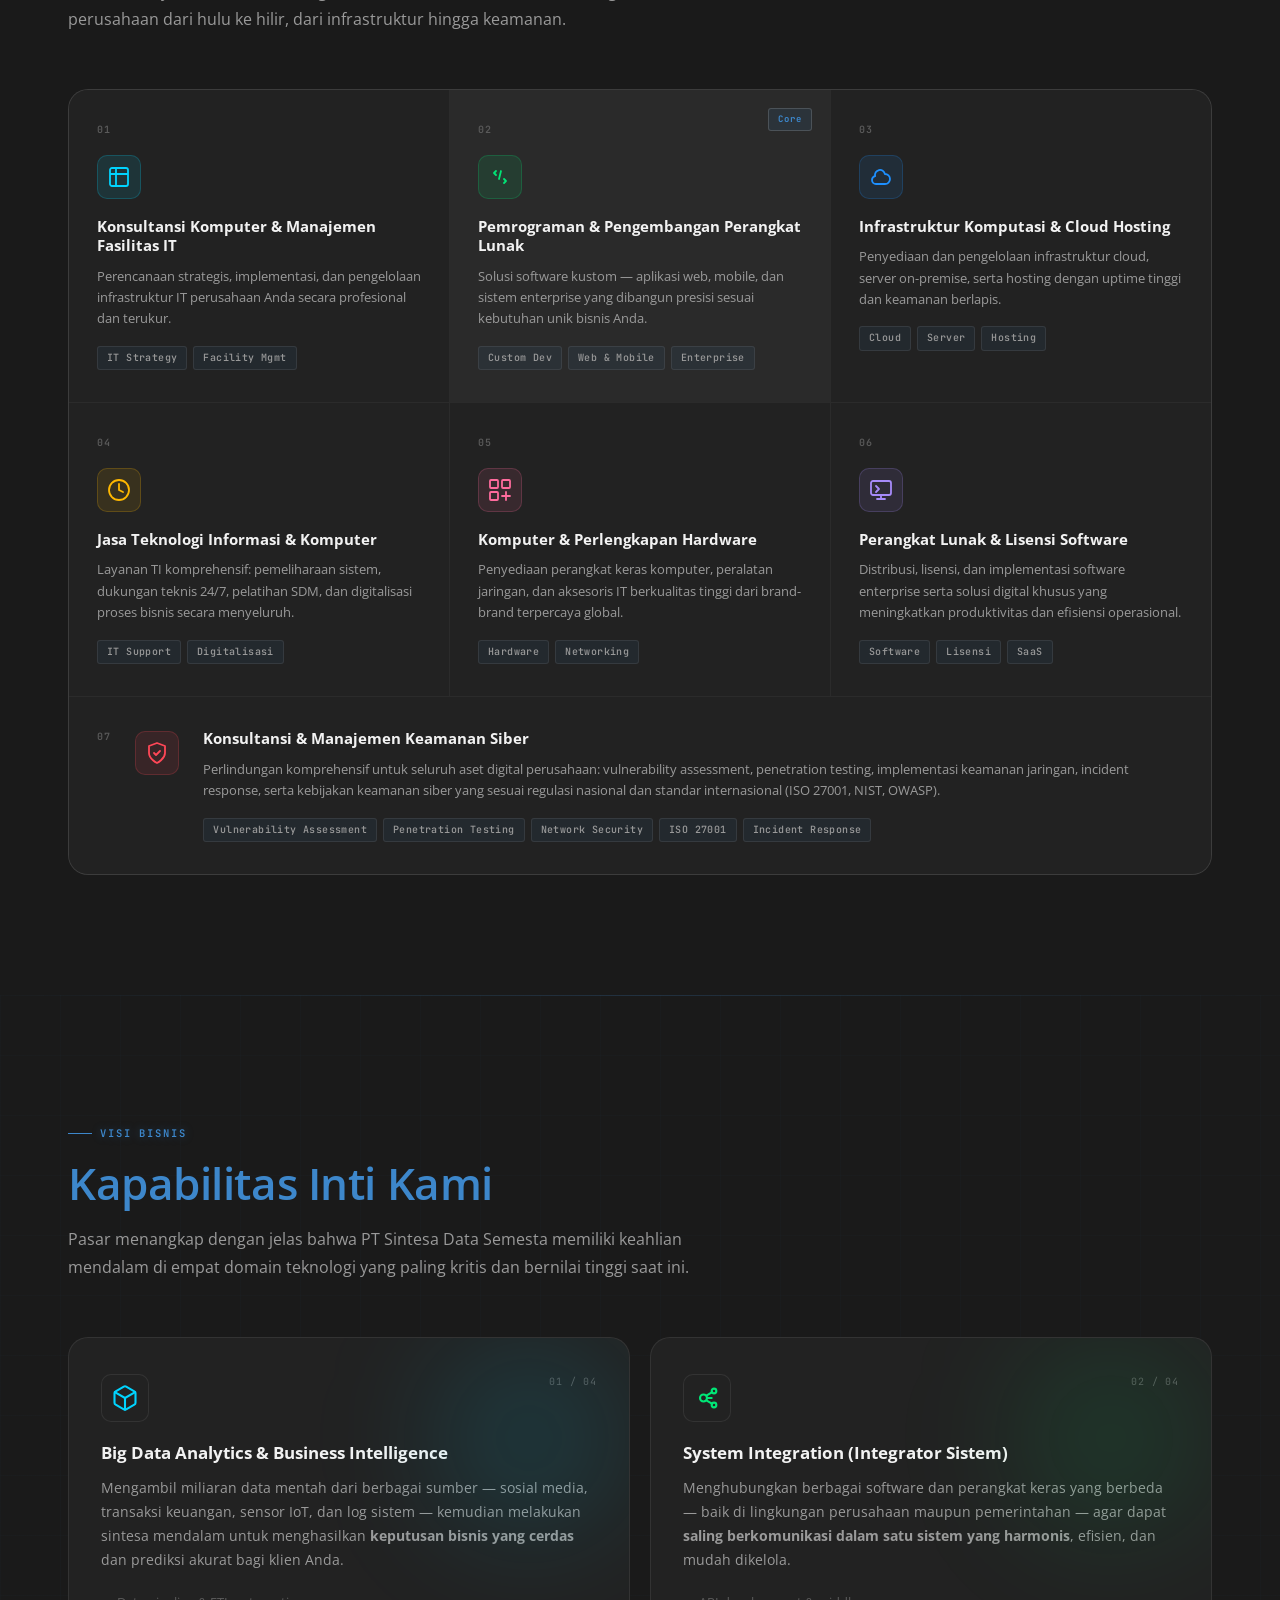
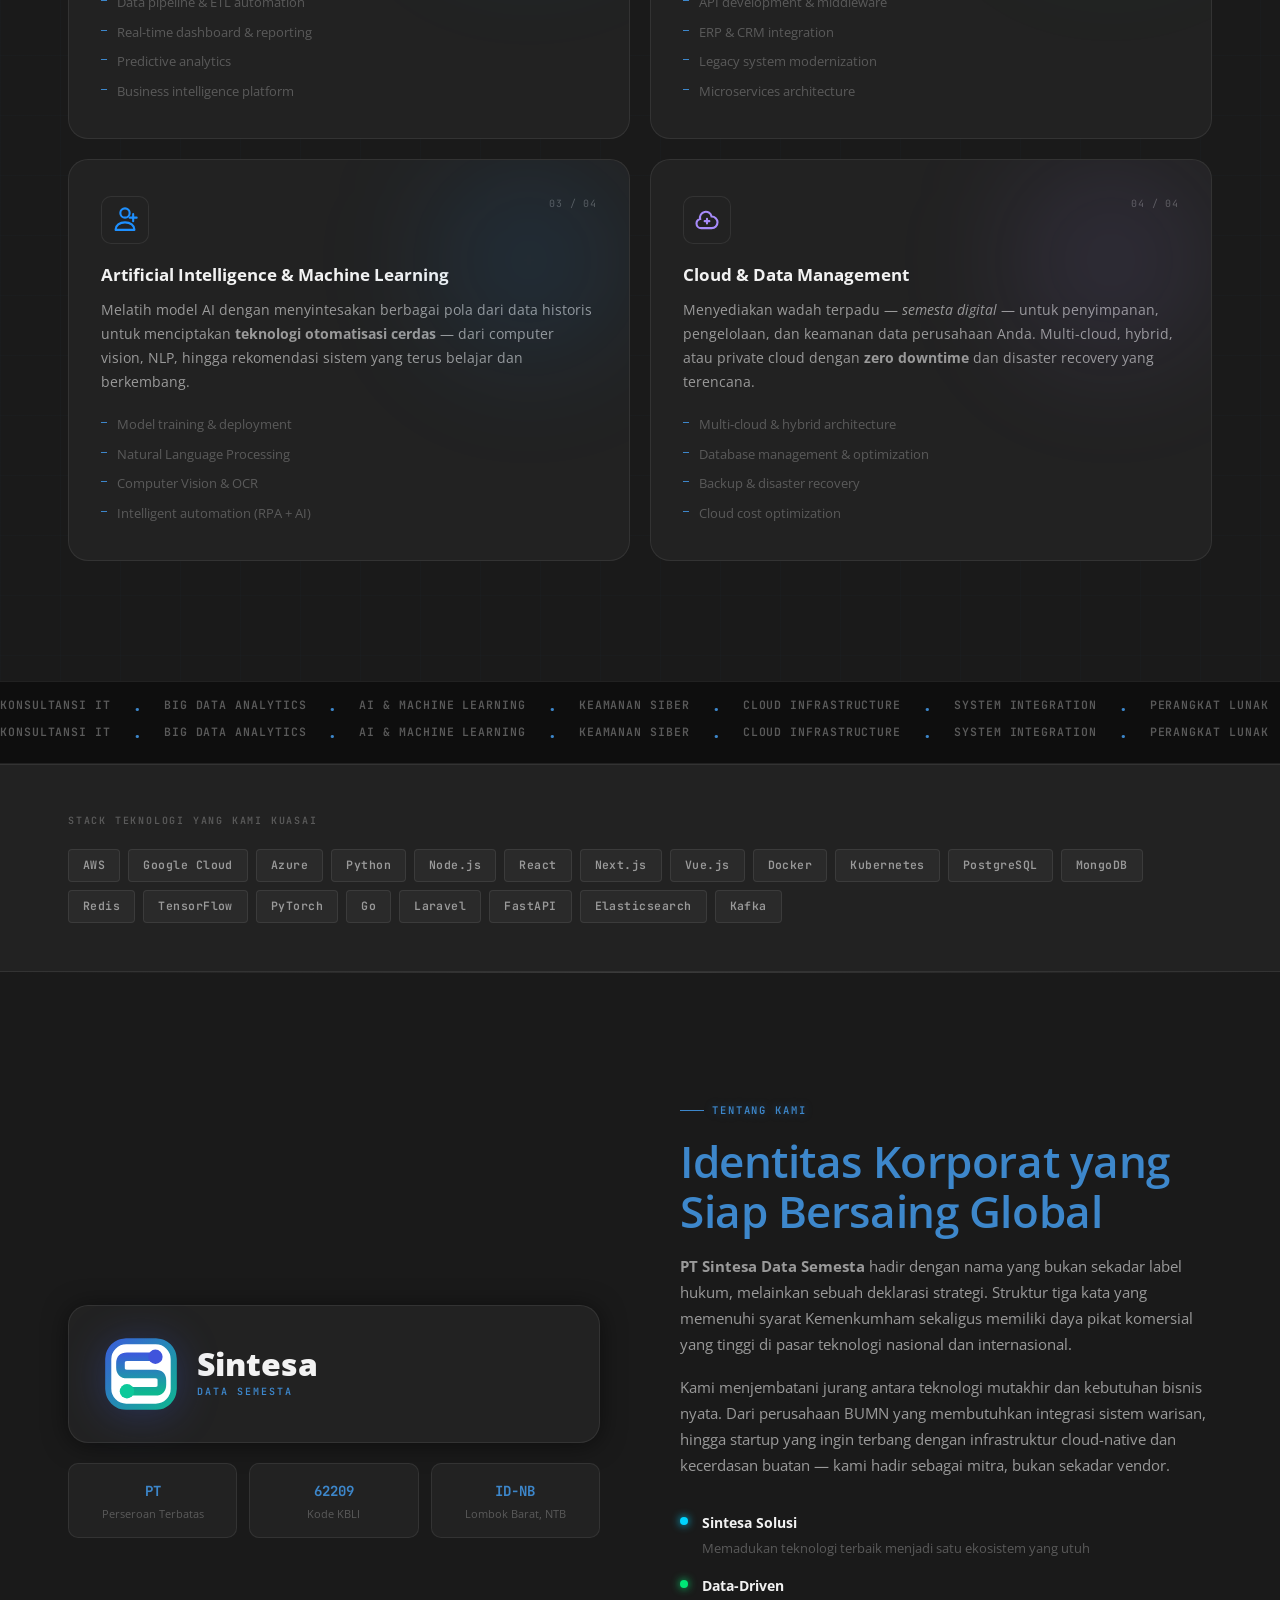
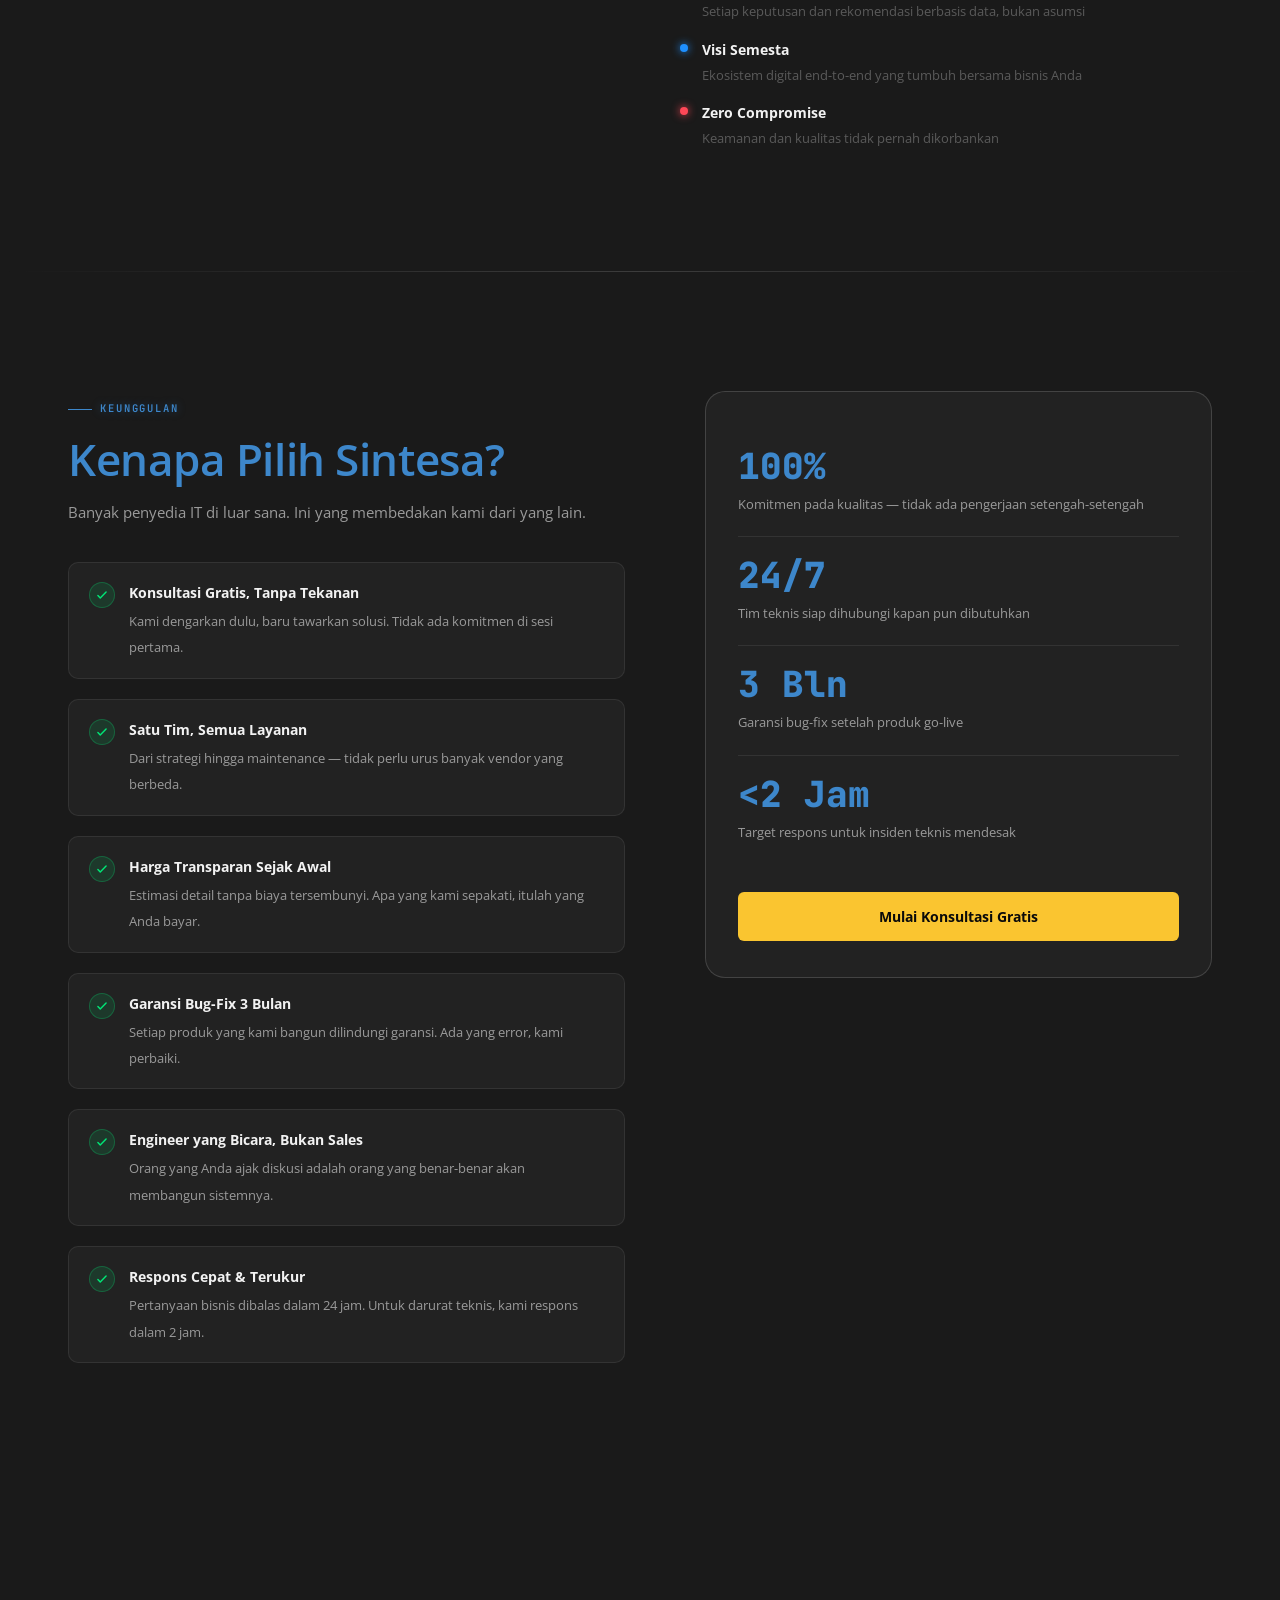
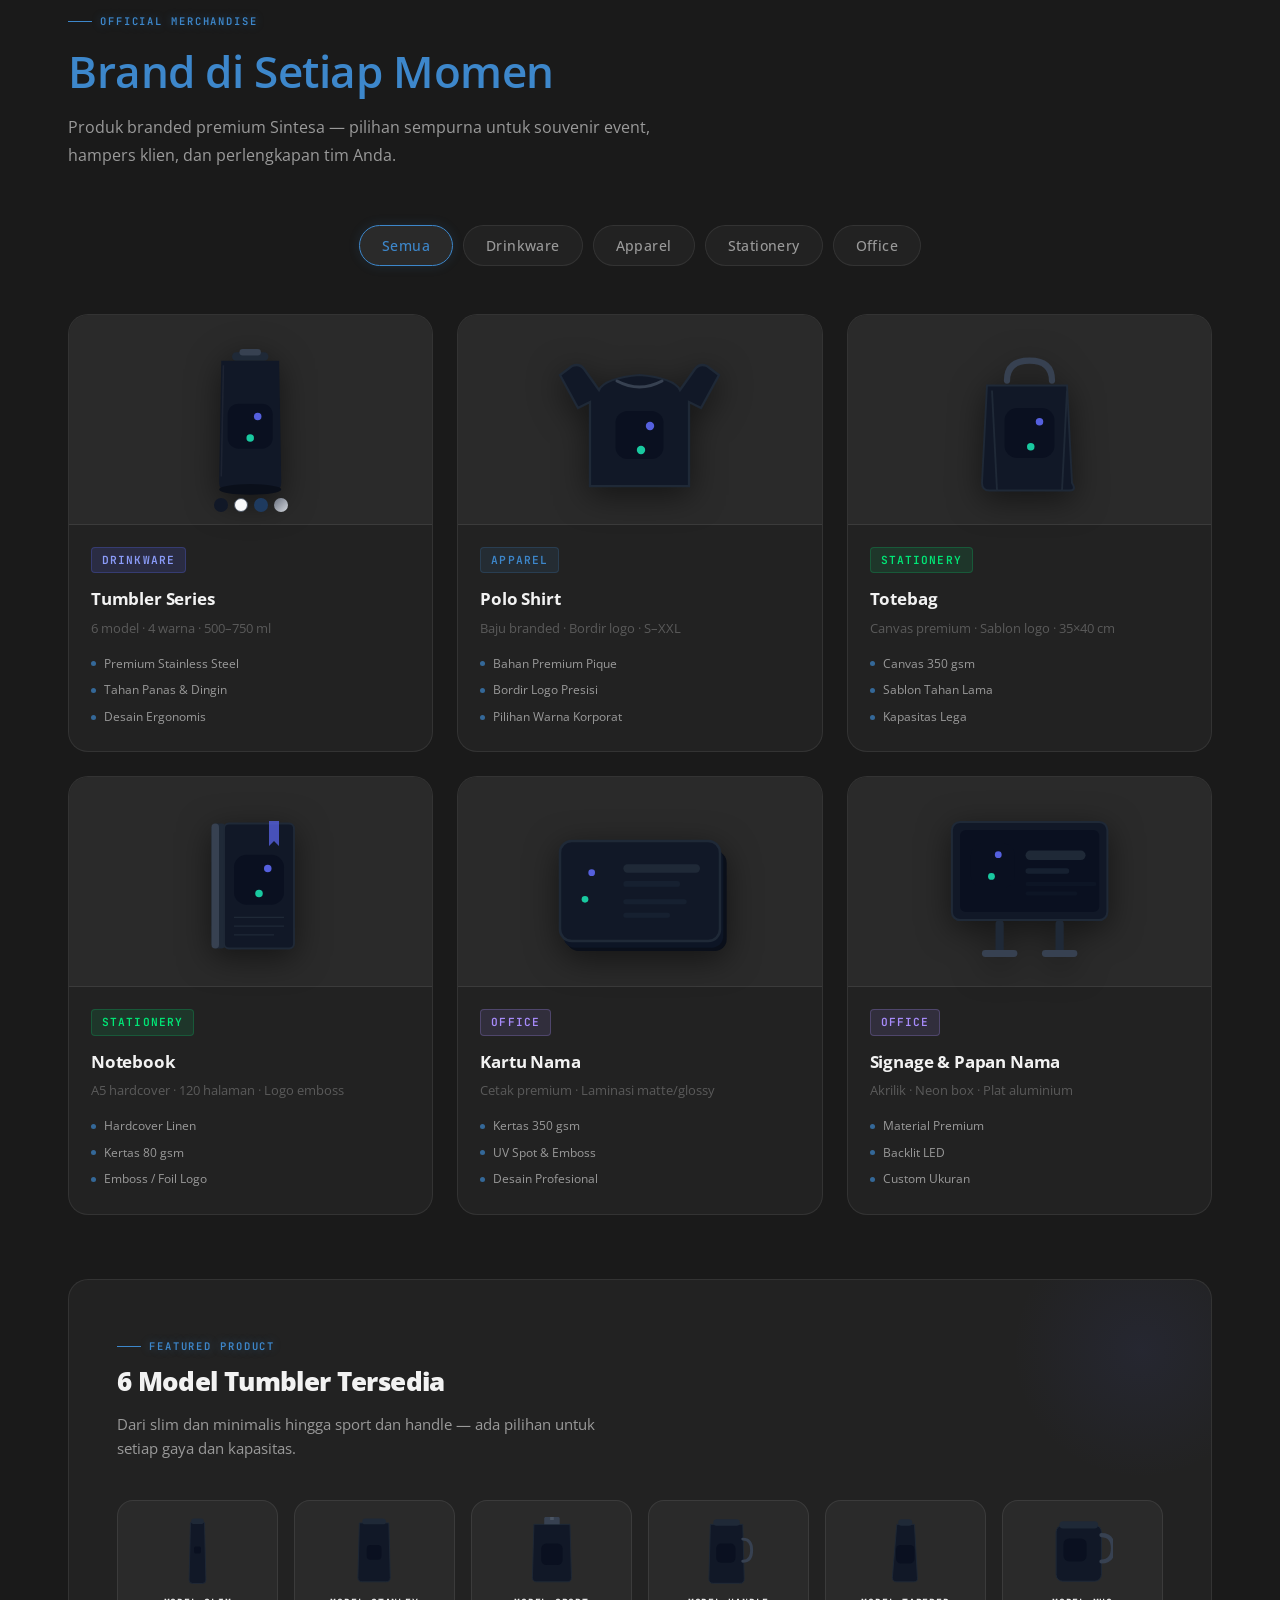
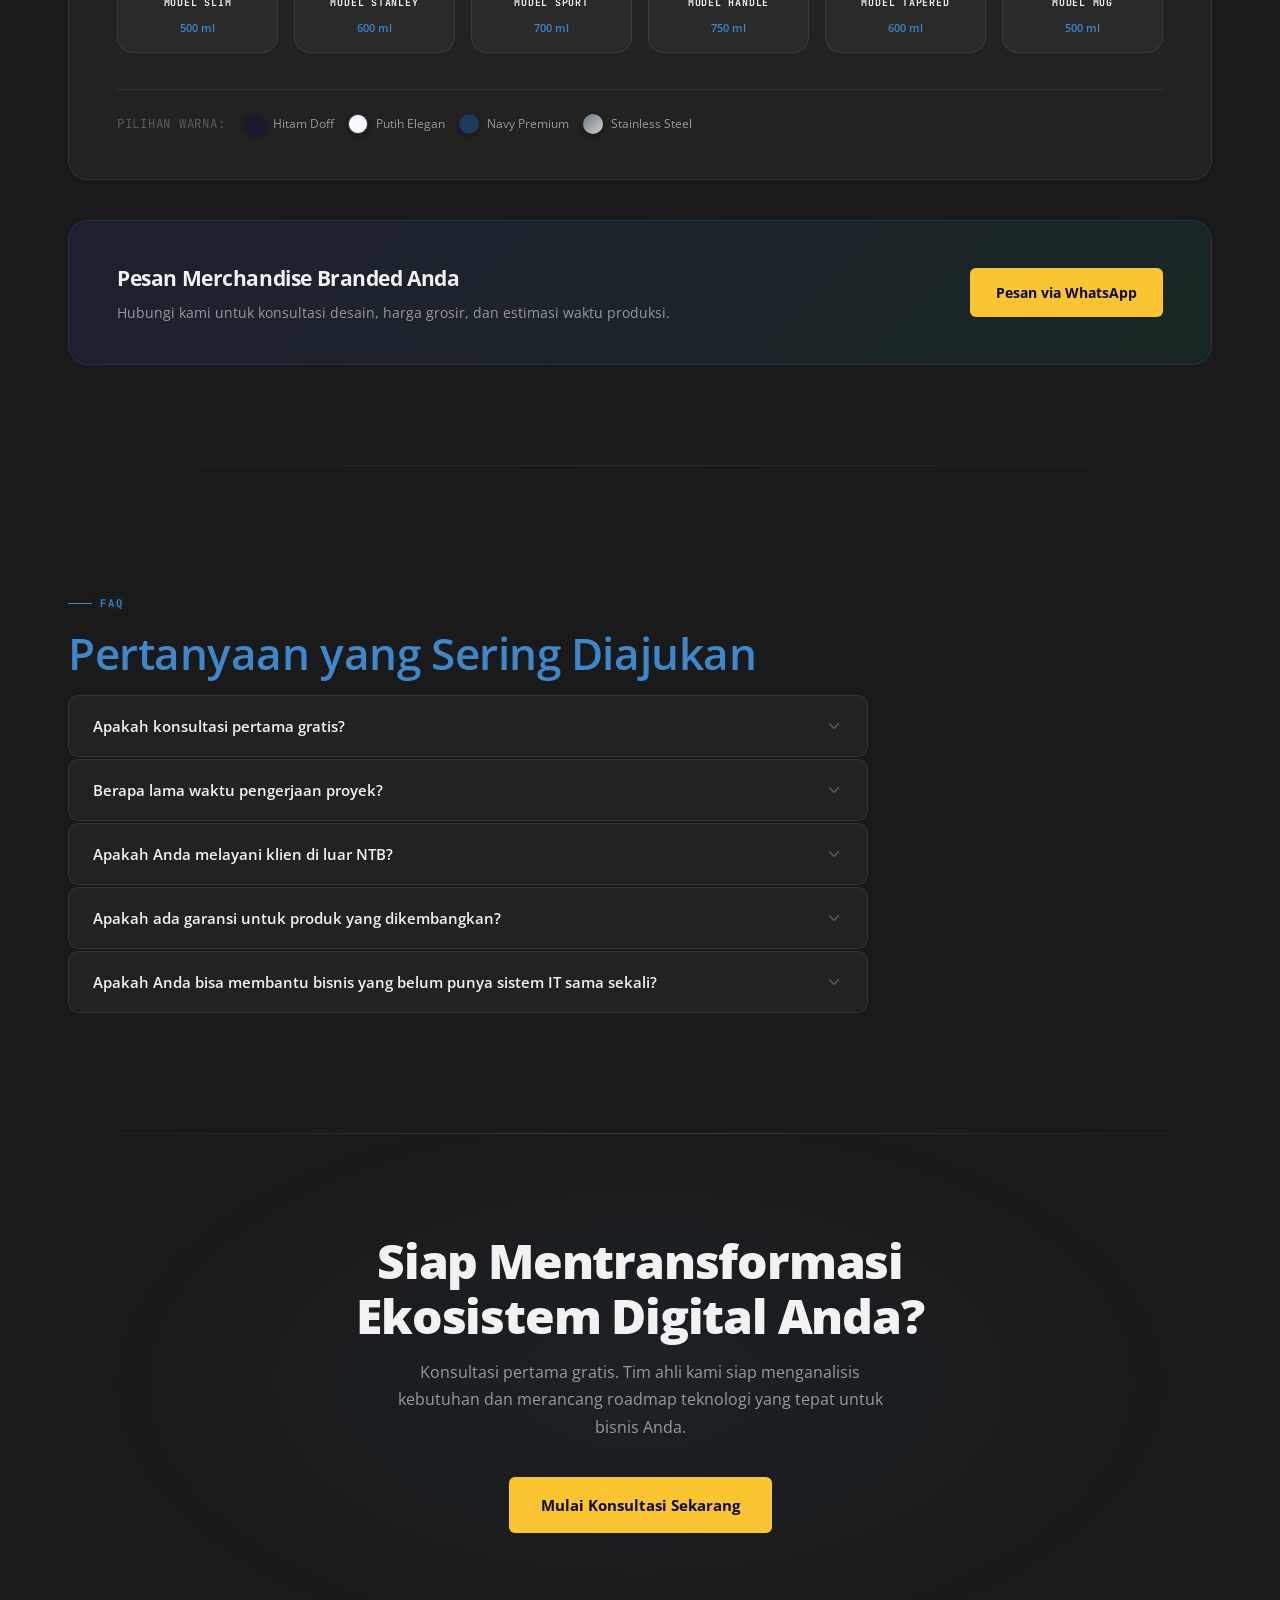
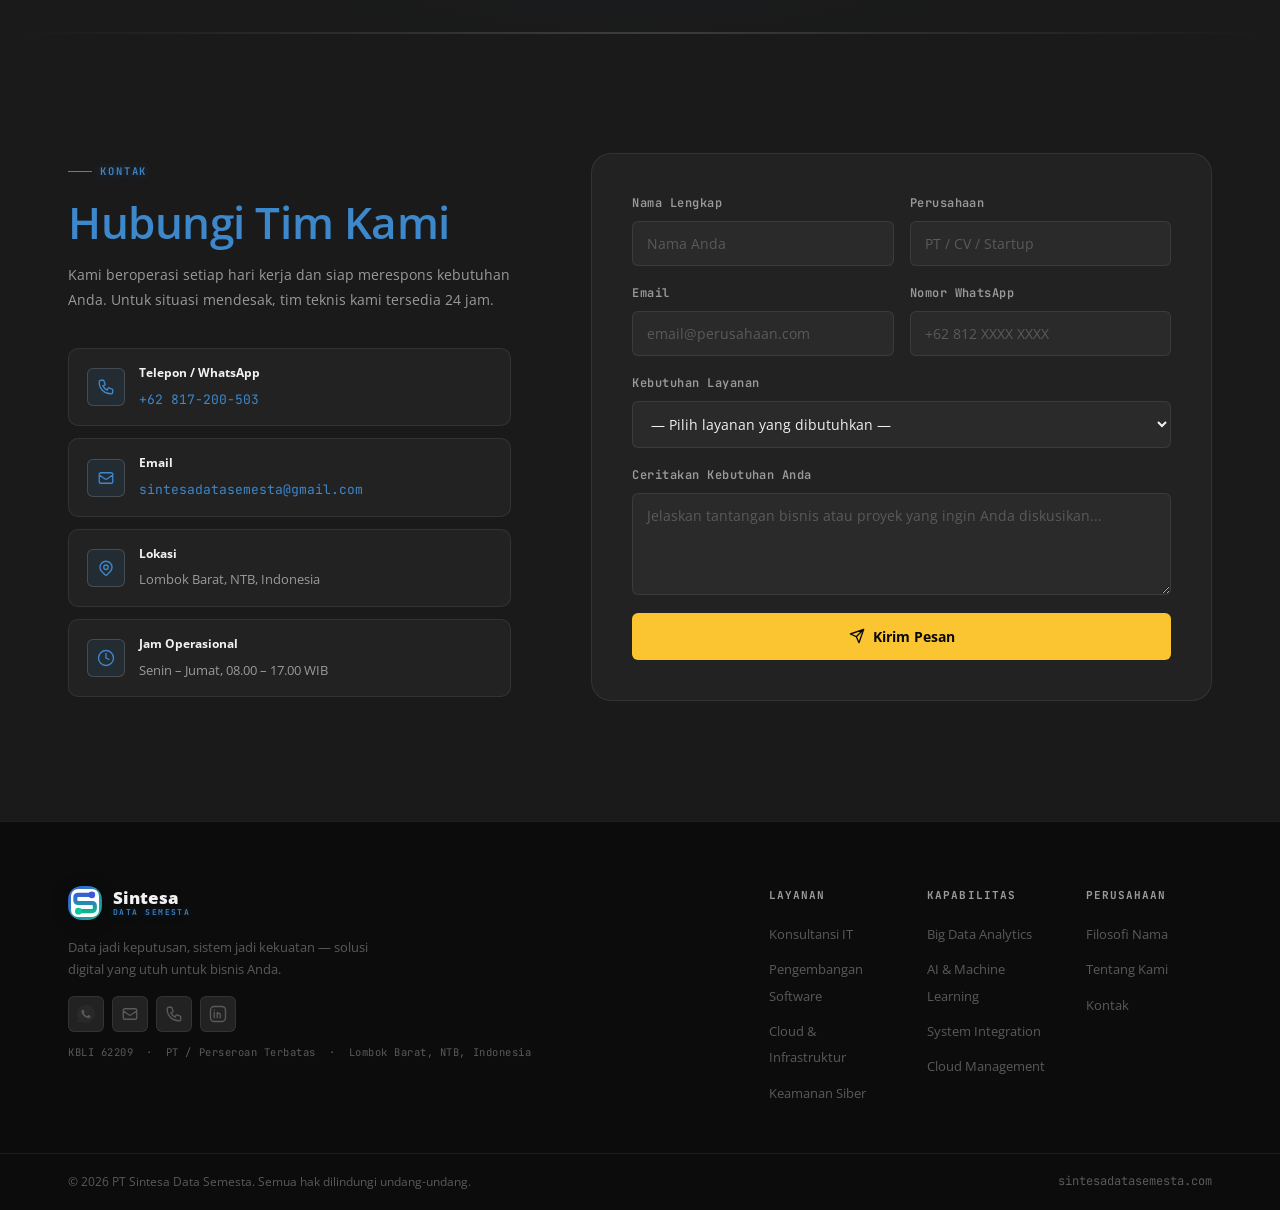
==== commit 71573ca8: "seo: ganti domain onrender.com → sintesadatasemesta.com (canonical, OG, schema, sitemap, robots) Co-" ====
--- a/public/index.html
+++ b/public/index.html
@@ -12,18 +12,18 @@
   <meta name="keywords" content="konsultansi IT Lombok, keamanan siber NTB, Big Data Analytics, System Integration, AI Machine Learning, cloud computing, PT Sintesa Data Semesta, KBLI 62209, Lombok Barat, Nusa Tenggara Barat" />
   <meta name="author" content="PT Sintesa Data Semesta" />
   <meta name="robots" content="index, follow, max-snippet:-1, max-image-preview:large" />
-  <link rel="canonical" href="https://sintesadatasemesta.onrender.com/" />
+  <link rel="canonical" href="https://sintesadatasemesta.com/" />
 
   <meta property="og:type" content="website" />
   <meta property="og:locale" content="id_ID" />
   <meta property="og:site_name" content="PT Sintesa Data Semesta" />
   <meta property="og:title" content="PT Sintesa Data Semesta | Konsultansi IT & Keamanan Siber" />
   <meta property="og:description" content="Data jadi keputusan, sistem jadi kekuatan. Partner teknologi terpercaya untuk korporat dan startup Indonesia." />
-  <meta property="og:url" content="https://sintesadatasemesta.onrender.com/" />
+  <meta property="og:url" content="https://sintesadatasemesta.com/" />
   <meta name="twitter:card" content="summary_large_image" />
   <meta name="twitter:site" content="@sintesadata" />
-  <meta name="twitter:image" content="https://sintesadatasemesta.onrender.com/assets/images/logo/logo-sintesa.svg" />
-  <meta property="og:image" content="https://sintesadatasemesta.onrender.com/assets/images/logo/logo-sintesa.svg" />
+  <meta name="twitter:image" content="https://sintesadatasemesta.com/assets/images/logo/logo-sintesa.svg" />
+  <meta property="og:image" content="https://sintesadatasemesta.com/assets/images/logo/logo-sintesa.svg" />
   <meta property="og:image:width" content="512" />
   <meta property="og:image:height" content="512" />
   <meta name="geo.region" content="ID-NB" />
@@ -37,18 +37,18 @@
     "@graph": [
       {
         "@type": ["LocalBusiness", "ProfessionalService"],
-        "@id": "https://sintesadatasemesta.onrender.com/#organization",
+        "@id": "https://sintesadatasemesta.com/#organization",
         "name": "PT Sintesa Data Semesta",
         "legalName": "Perseroan Terbatas Sintesa Data Semesta",
         "alternateName": "Sintesa Data Semesta",
-        "url": "https://sintesadatasemesta.onrender.com",
+        "url": "https://sintesadatasemesta.com",
         "logo": {
           "@type": "ImageObject",
-          "url": "https://sintesadatasemesta.onrender.com/assets/images/logo/logo-sintesa.svg",
+          "url": "https://sintesadatasemesta.com/assets/images/logo/logo-sintesa.svg",
           "width": "512",
           "height": "512"
         },
-        "image": "https://sintesadatasemesta.onrender.com/assets/images/logo/logo-sintesa.svg",
+        "image": "https://sintesadatasemesta.com/assets/images/logo/logo-sintesa.svg",
         "description": "PT Sintesa Data Semesta adalah perusahaan konsultansi IT, Big Data Analytics, AI & Machine Learning, keamanan siber, dan infrastruktur cloud berbasis di Lombok Barat, Nusa Tenggara Barat (KBLI 62209). Melayani klien korporat dan startup di seluruh Indonesia.",
         "telephone": "+62817200503",
         "email": "sintesadatasemesta@gmail.com",
@@ -100,23 +100,23 @@
       },
       {
         "@type": "WebSite",
-        "@id": "https://sintesadatasemesta.onrender.com/#website",
-        "url": "https://sintesadatasemesta.onrender.com",
+        "@id": "https://sintesadatasemesta.com/#website",
+        "url": "https://sintesadatasemesta.com",
         "name": "PT Sintesa Data Semesta",
-        "publisher": {"@id": "https://sintesadatasemesta.onrender.com/#organization"},
+        "publisher": {"@id": "https://sintesadatasemesta.com/#organization"},
         "inLanguage": "id-ID",
         "potentialAction": {
           "@type": "SearchAction",
           "target": {
             "@type": "EntryPoint",
-            "urlTemplate": "https://sintesadatasemesta.onrender.com/?q={search_term_string}"
+            "urlTemplate": "https://sintesadatasemesta.com/?q={search_term_string}"
           },
           "query-input": "required name=search_term_string"
         }
       },
       {
         "@type": "FAQPage",
-        "@id": "https://sintesadatasemesta.onrender.com/#faq",
+        "@id": "https://sintesadatasemesta.com/#faq",
         "mainEntity": [
           {
             "@type": "Question",
@@ -1600,7 +1600,7 @@
     <div class="footer-bar">
       <div class="wrap footer-bar-inner">
         <span>&copy; 2026 PT Sintesa Data Semesta. Semua hak dilindungi undang-undang.</span>
-        <a href="https://sintesadatasemesta.onrender.com" class="mono" style="color:var(--t3);text-decoration:none" target="_blank" rel="noopener">sintesadatasemesta.onrender.com</a>
+        <a href="https://sintesadatasemesta.com" class="mono" style="color:var(--t3);text-decoration:none" target="_blank" rel="noopener">sintesadatasemesta.com</a>
       </div>
     </div>
   </footer>
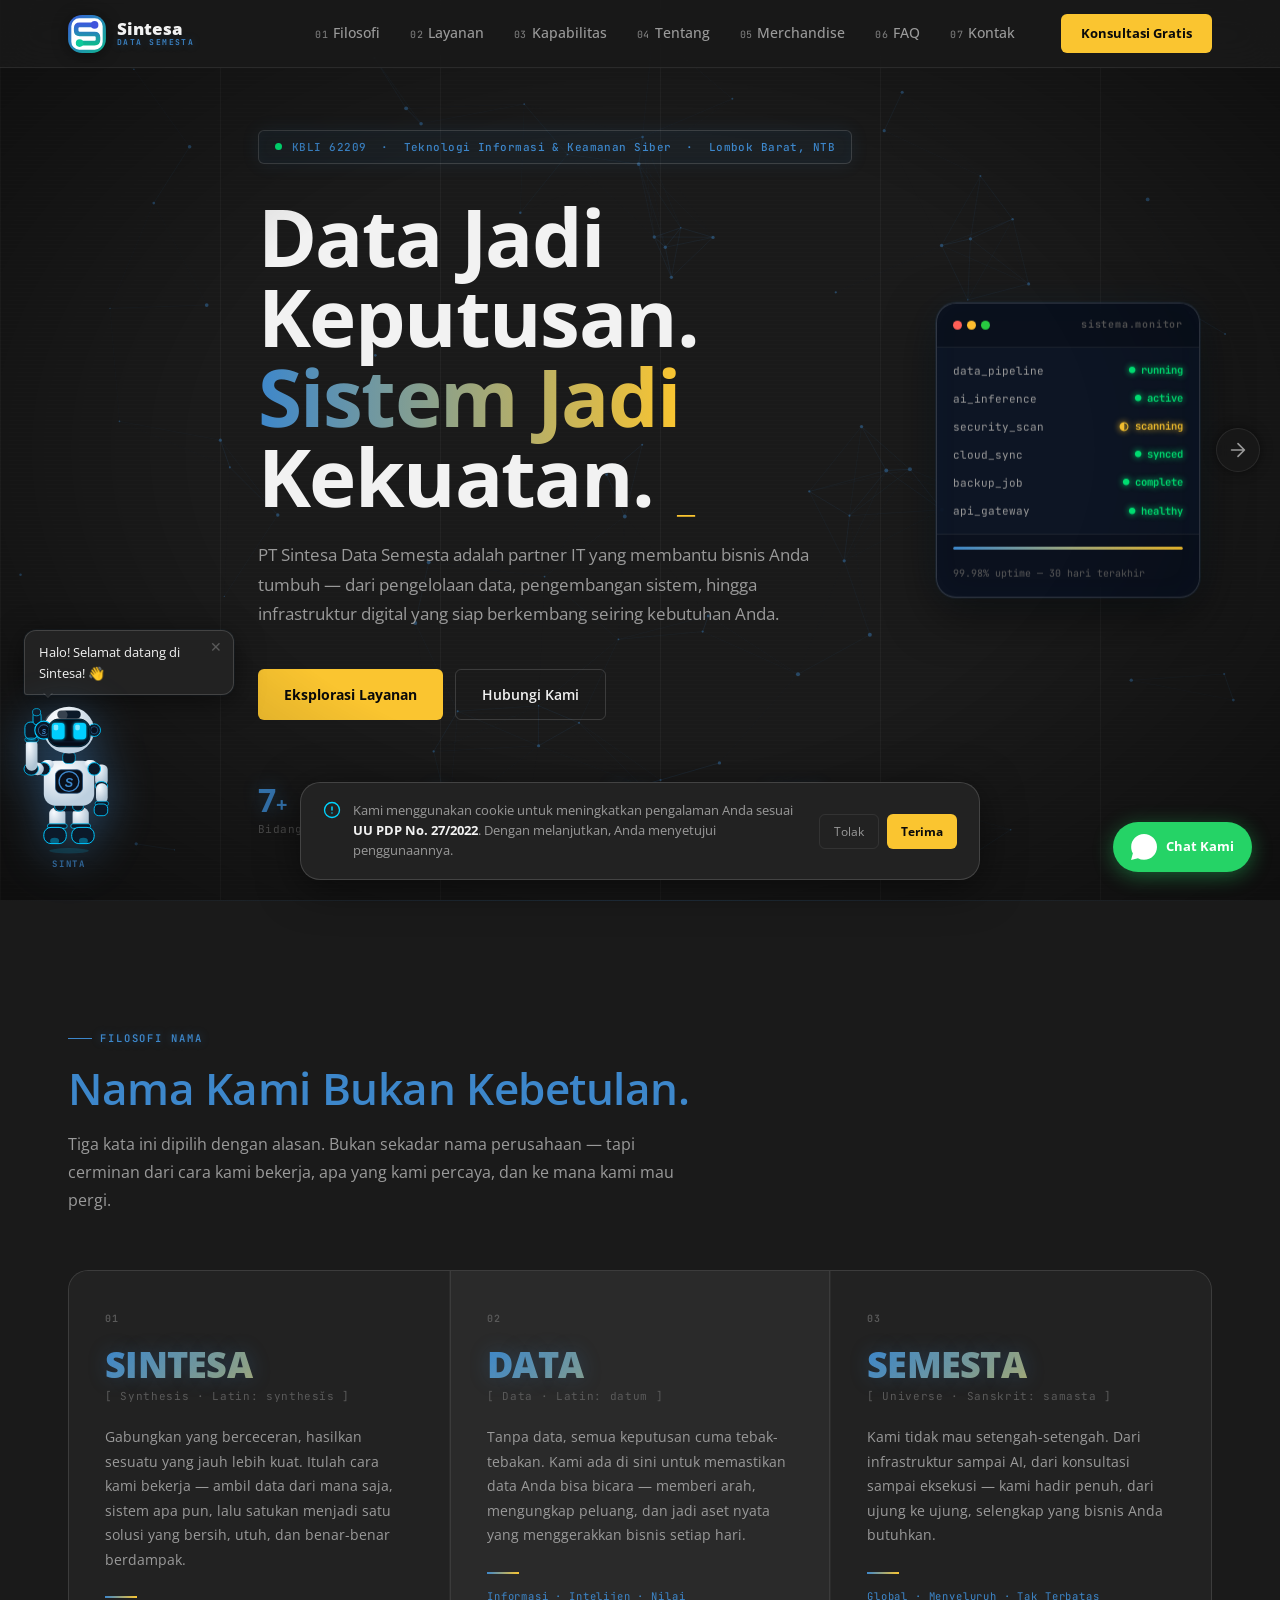
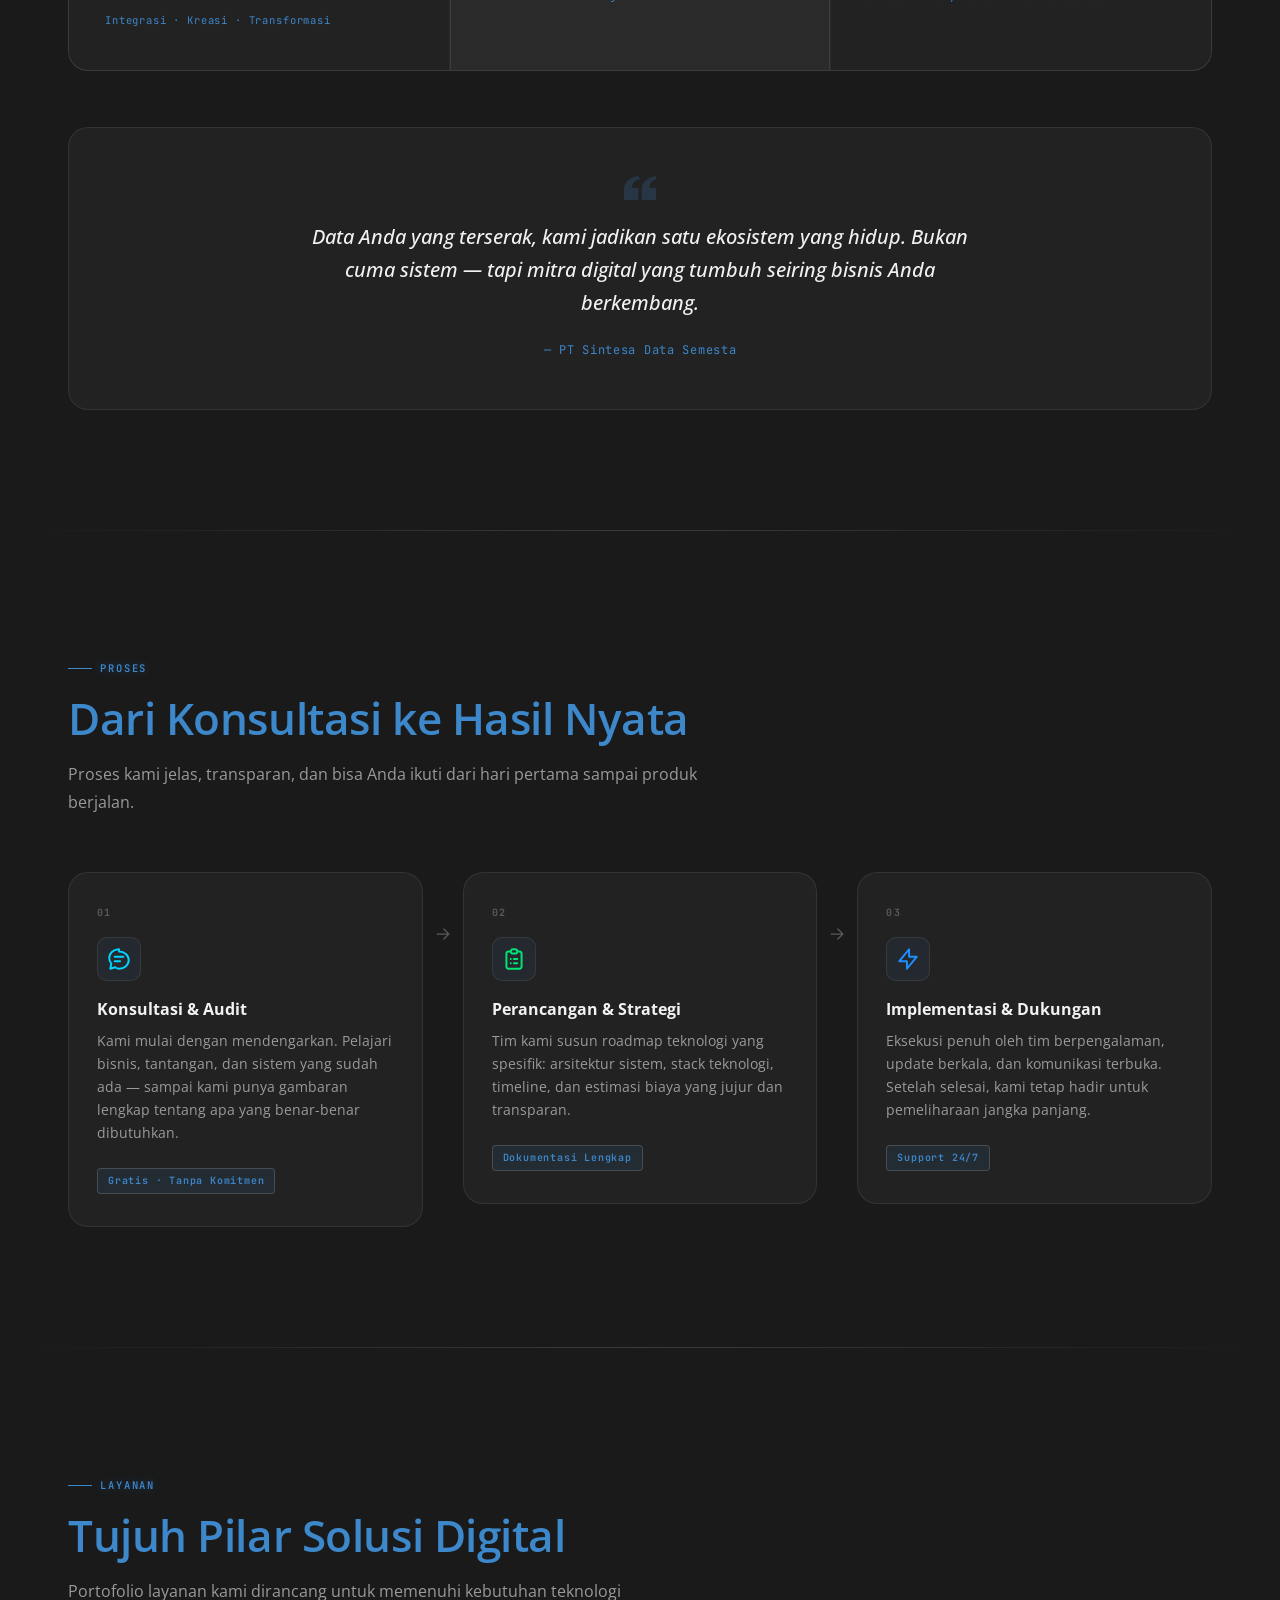
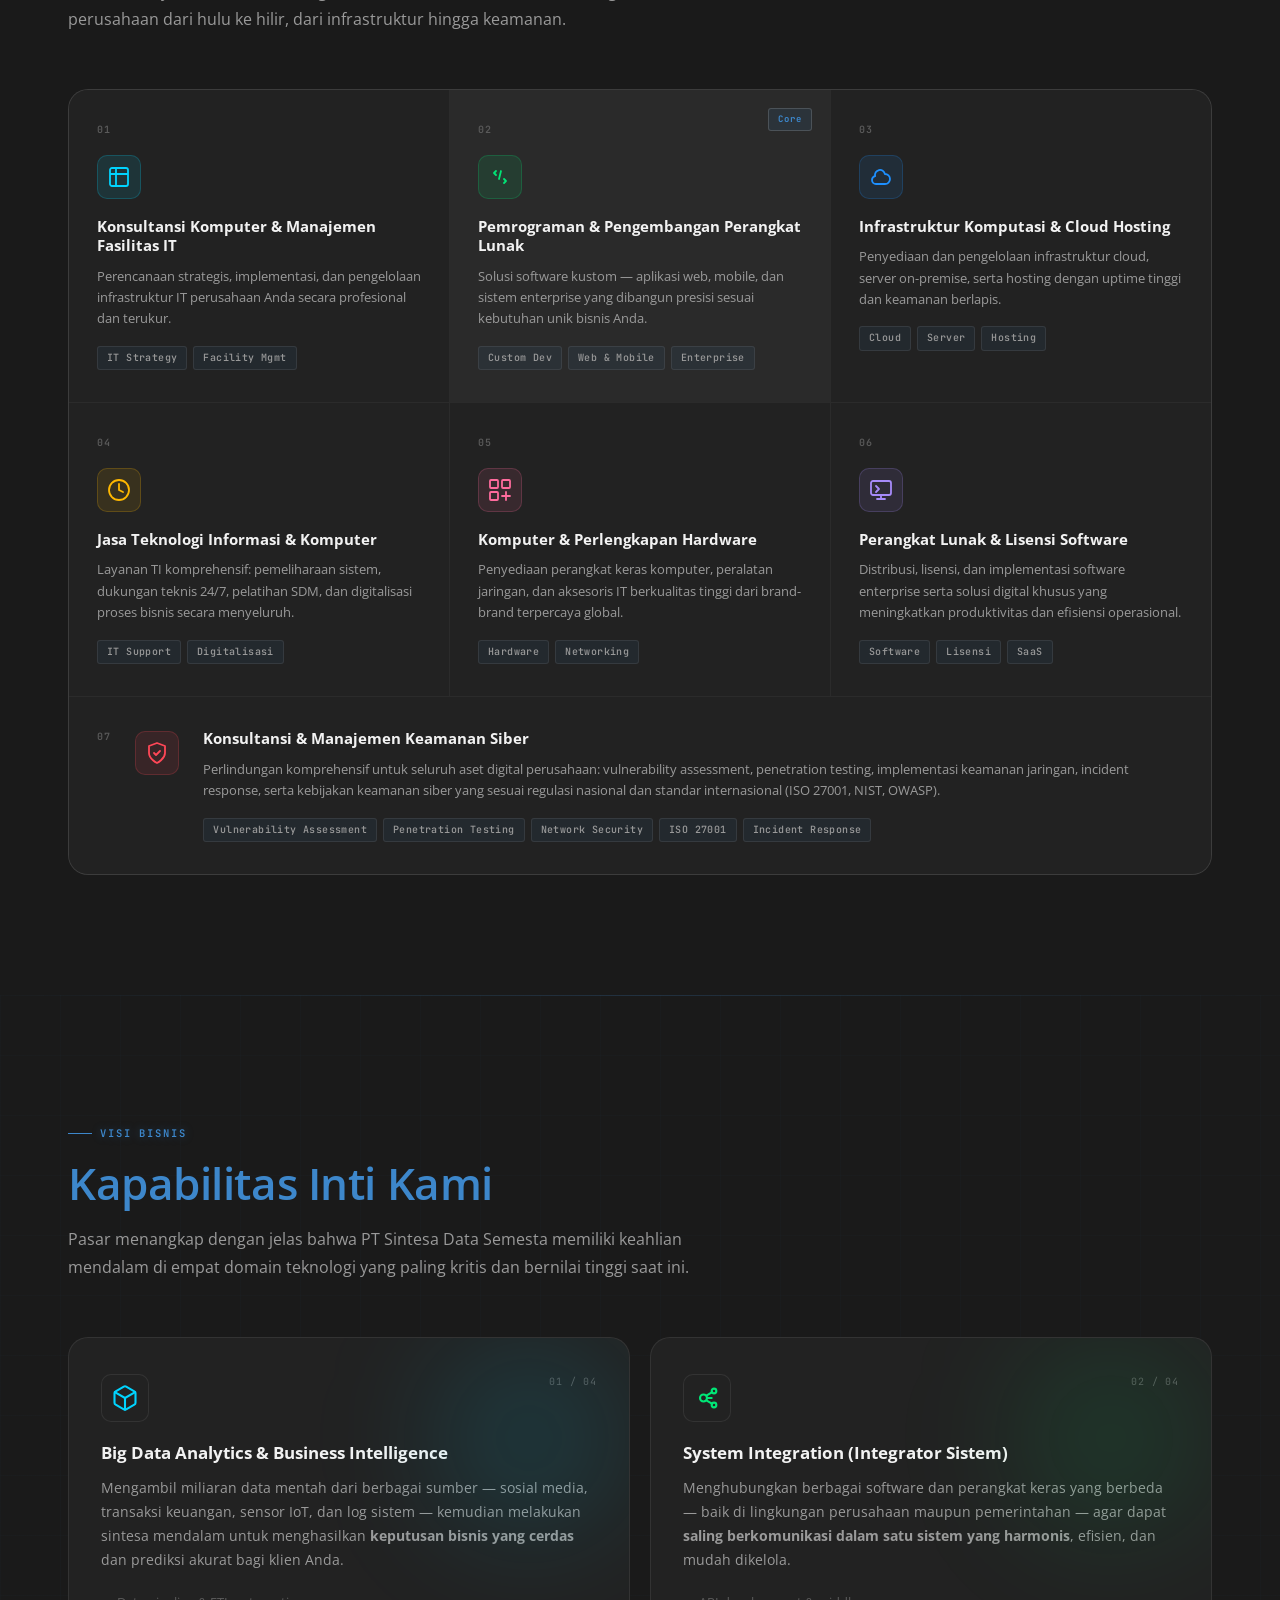
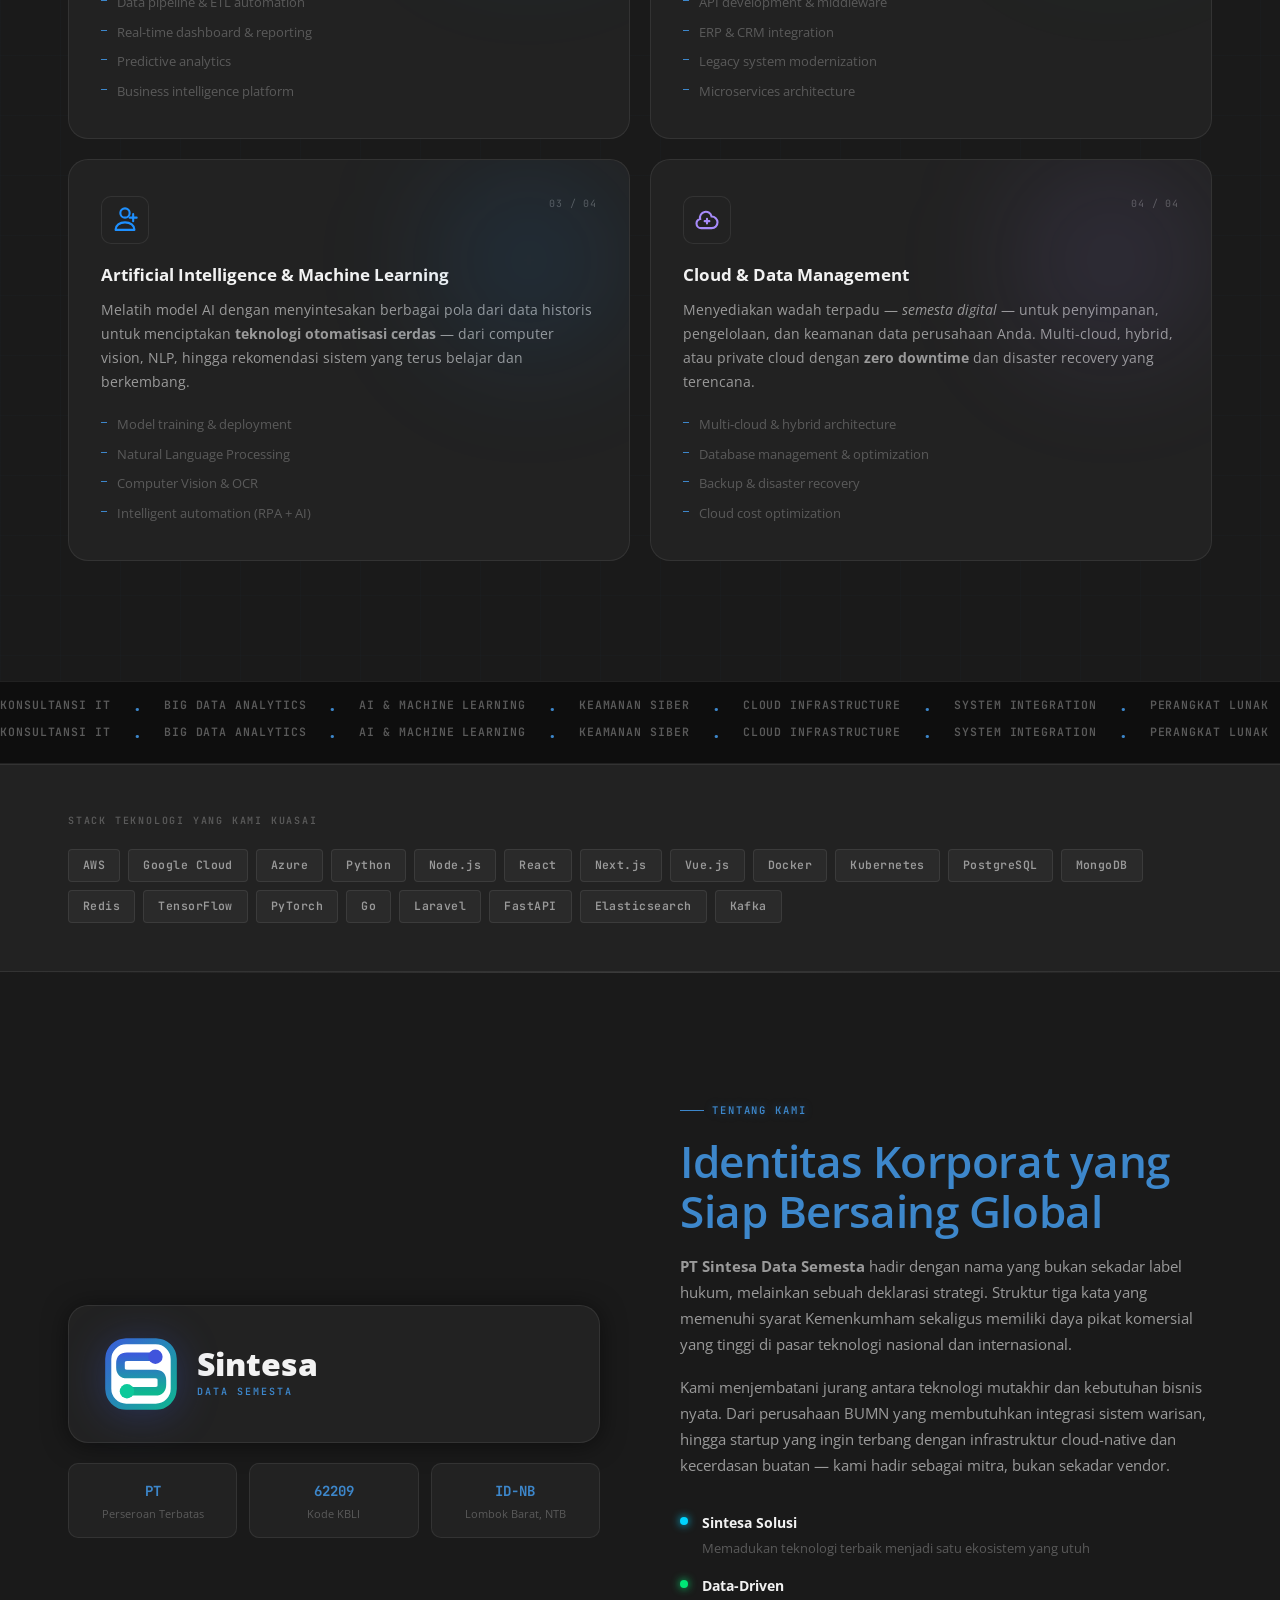
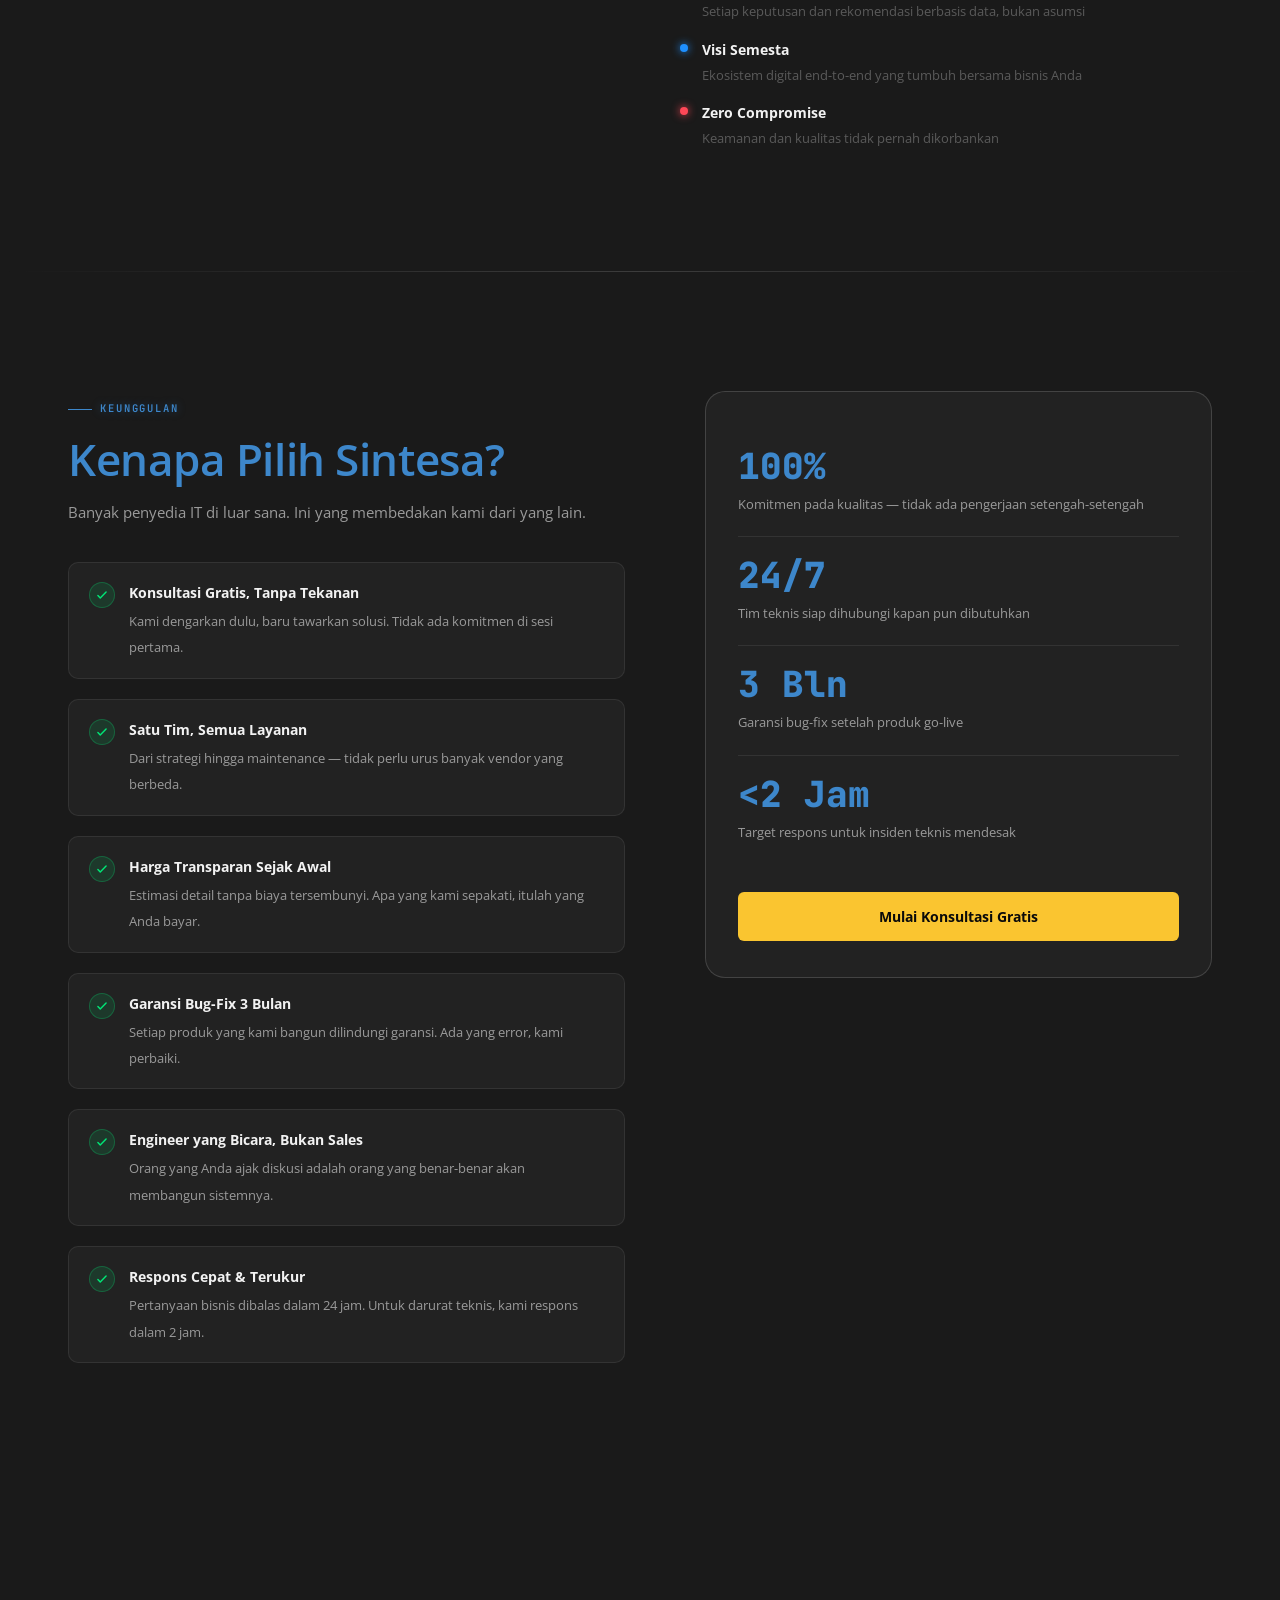
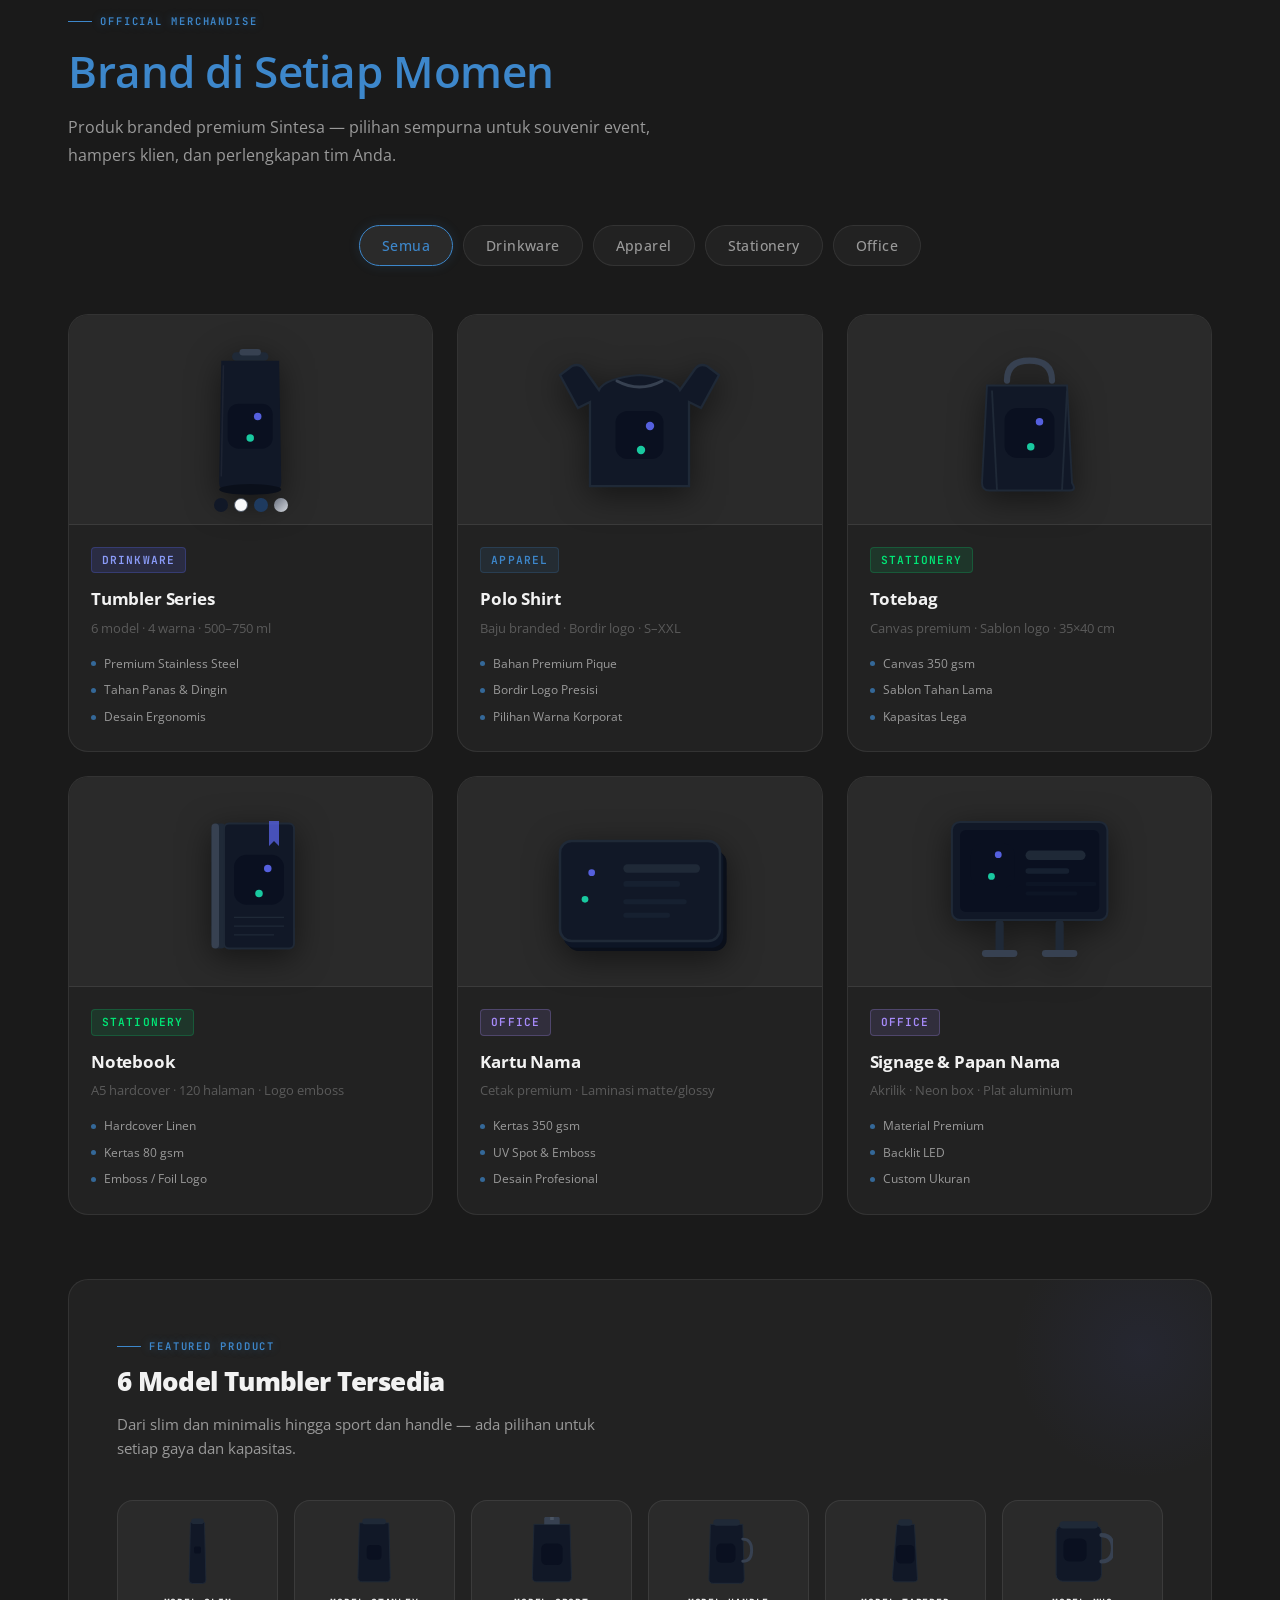
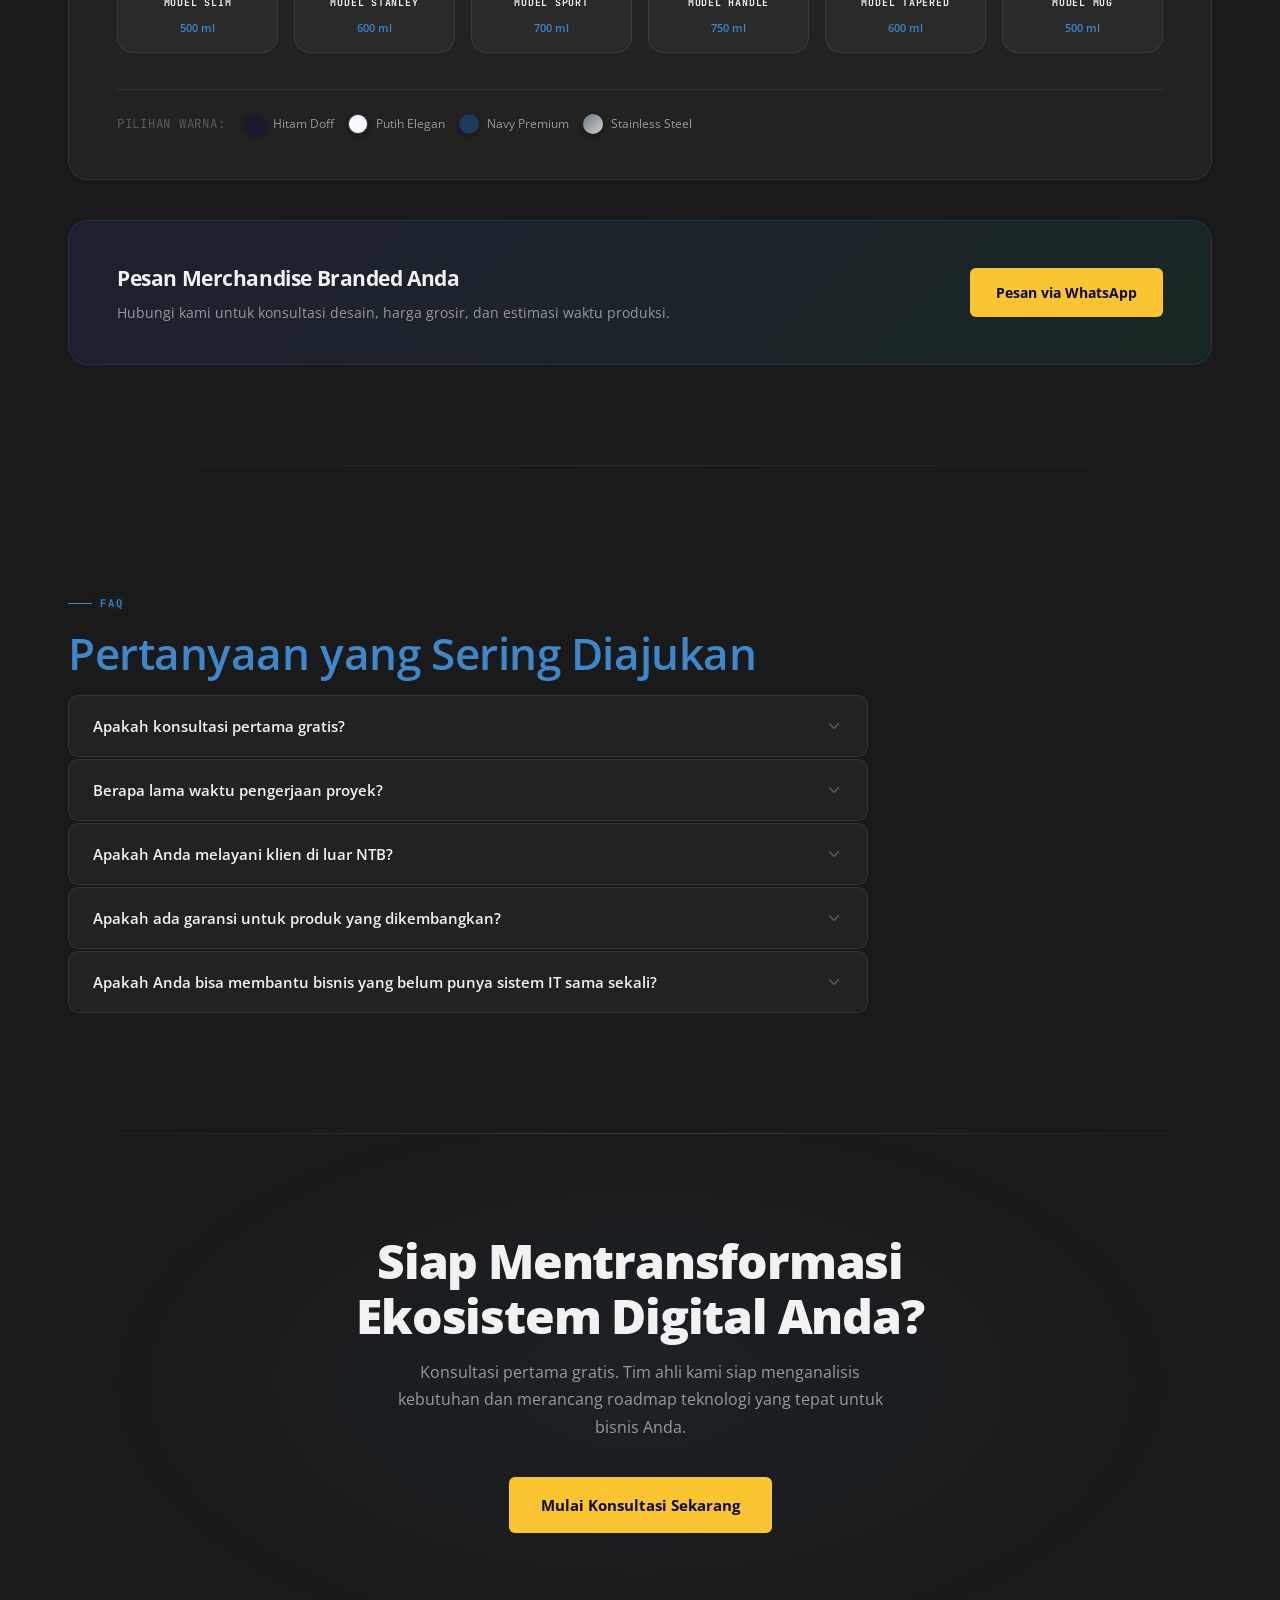
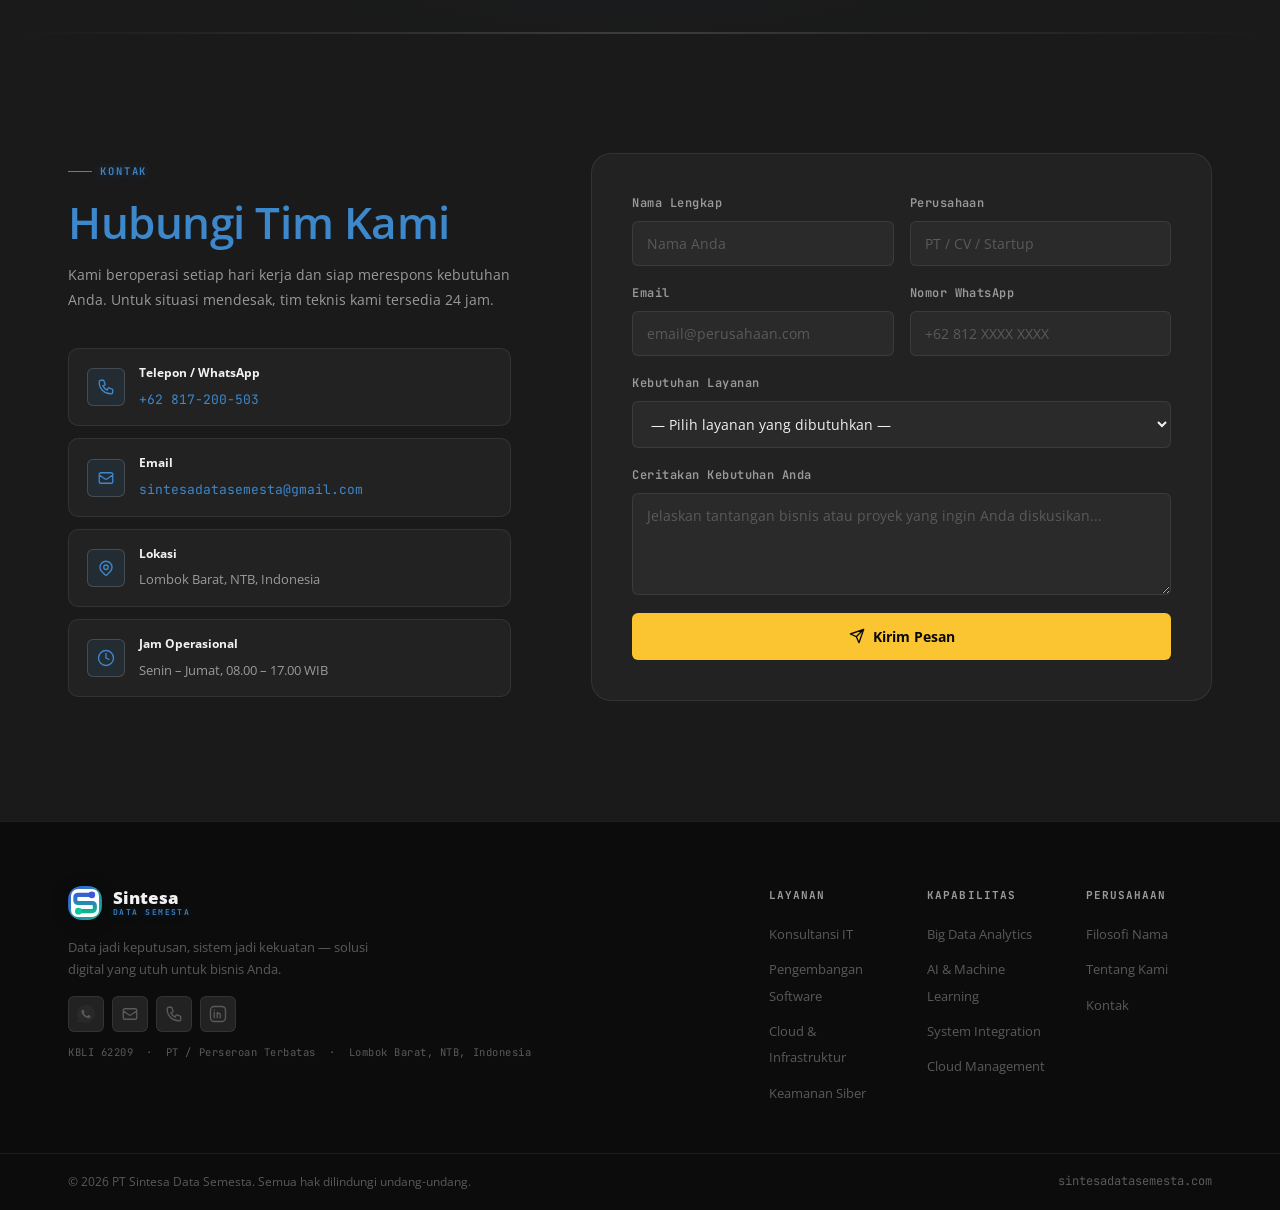
==== commit bab8c52b: "seo: tambah meta verifikasi Google Search Console Co-Authored-By: Claude Opus 4.8 (1M context) <nore" ====
--- a/public/index.html
+++ b/public/index.html
@@ -12,6 +12,7 @@
   <meta name="keywords" content="konsultansi IT Lombok, keamanan siber NTB, Big Data Analytics, System Integration, AI Machine Learning, cloud computing, PT Sintesa Data Semesta, KBLI 62209, Lombok Barat, Nusa Tenggara Barat" />
   <meta name="author" content="PT Sintesa Data Semesta" />
   <meta name="robots" content="index, follow, max-snippet:-1, max-image-preview:large" />
+  <meta name="google-site-verification" content="KHJZjRhD0-_dHgARcaTHuDBcFSoVNtT4Pgv4nZC9sSo" />
   <link rel="canonical" href="https://sintesadatasemesta.com/" />
 
   <meta property="og:type" content="website" />
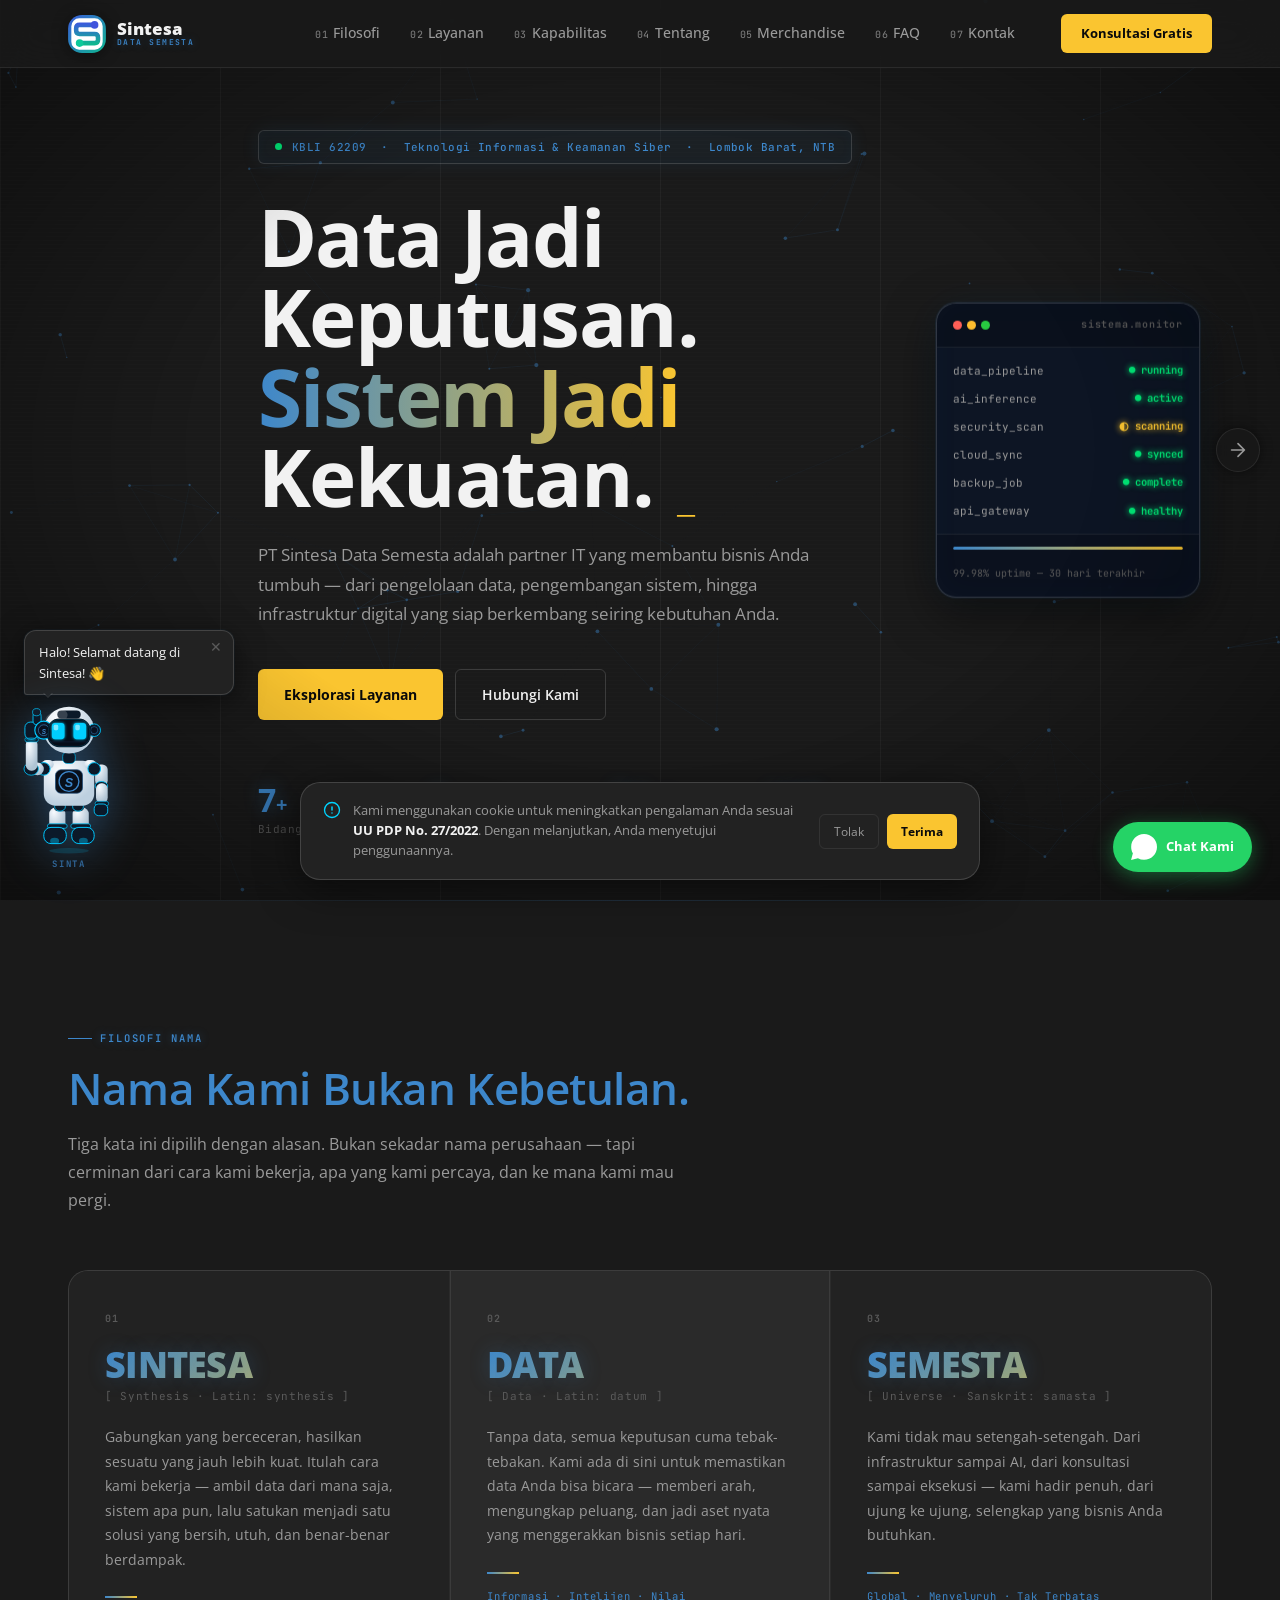
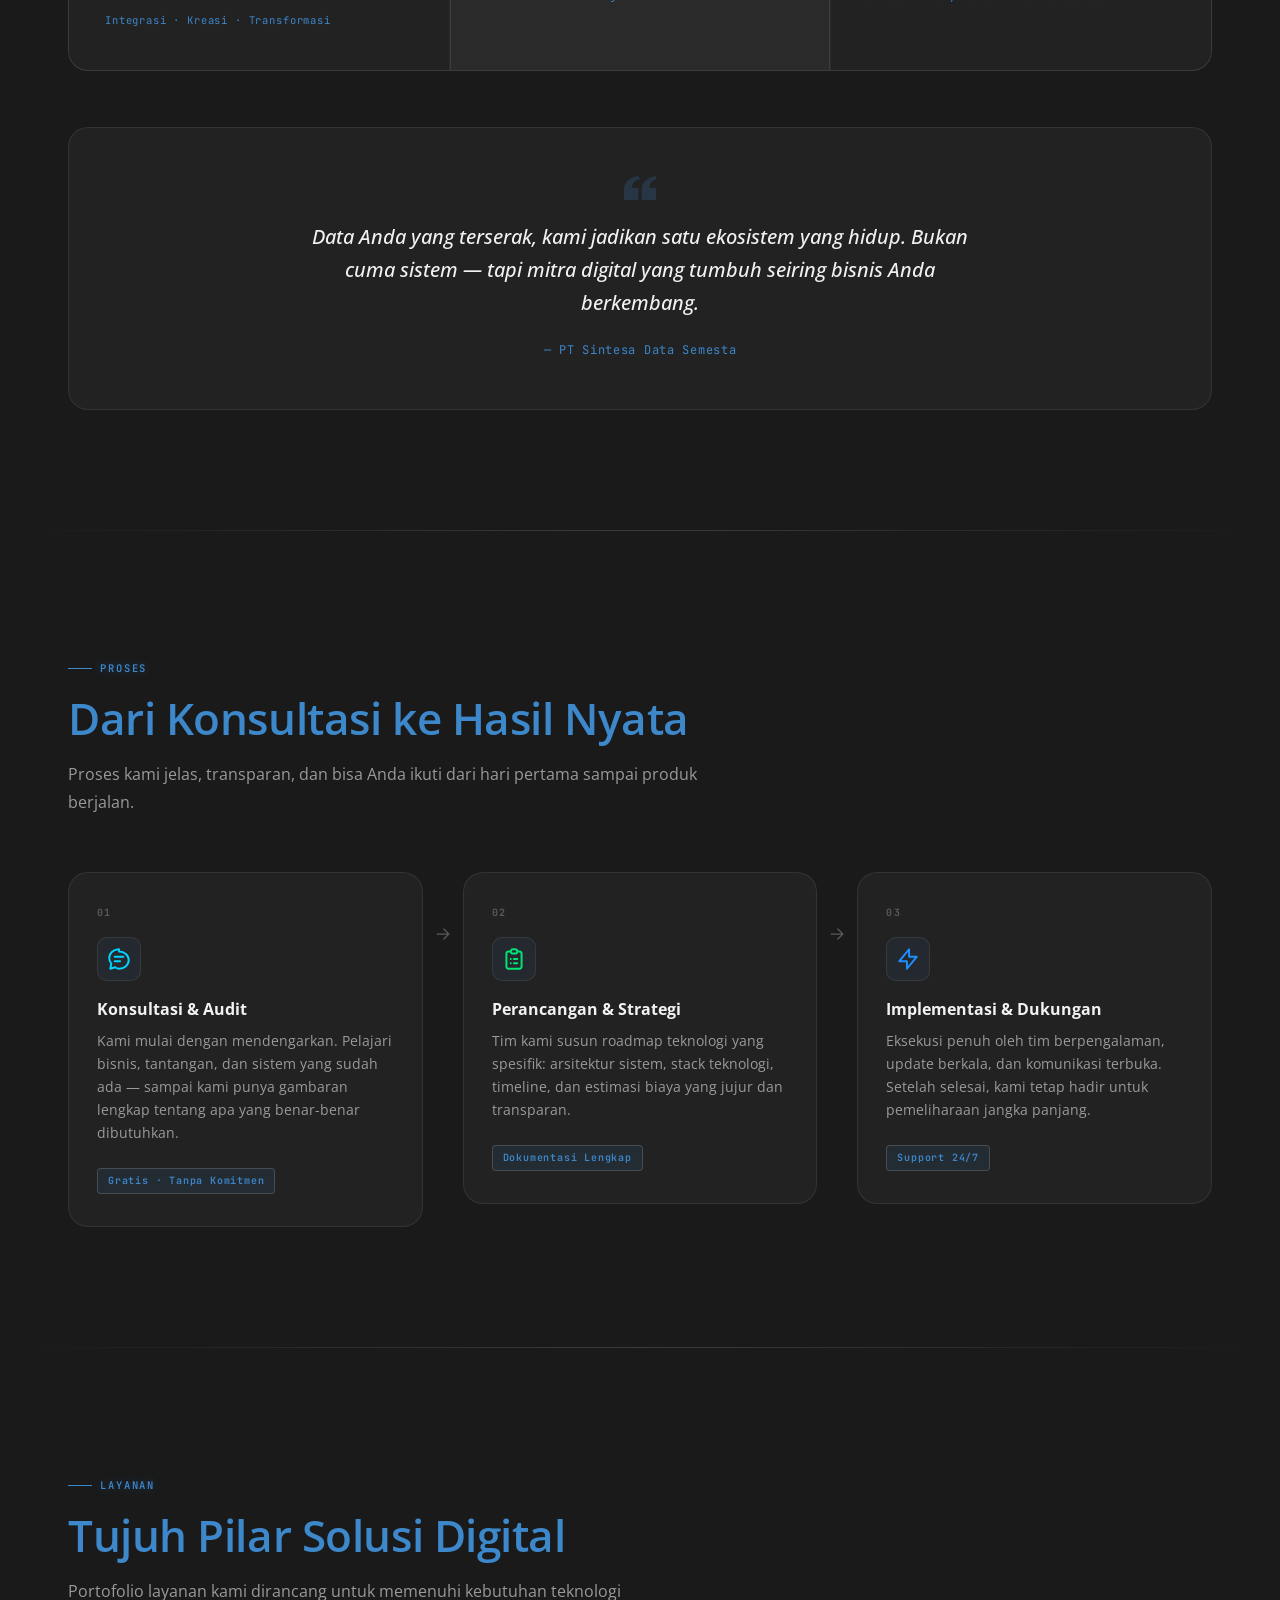
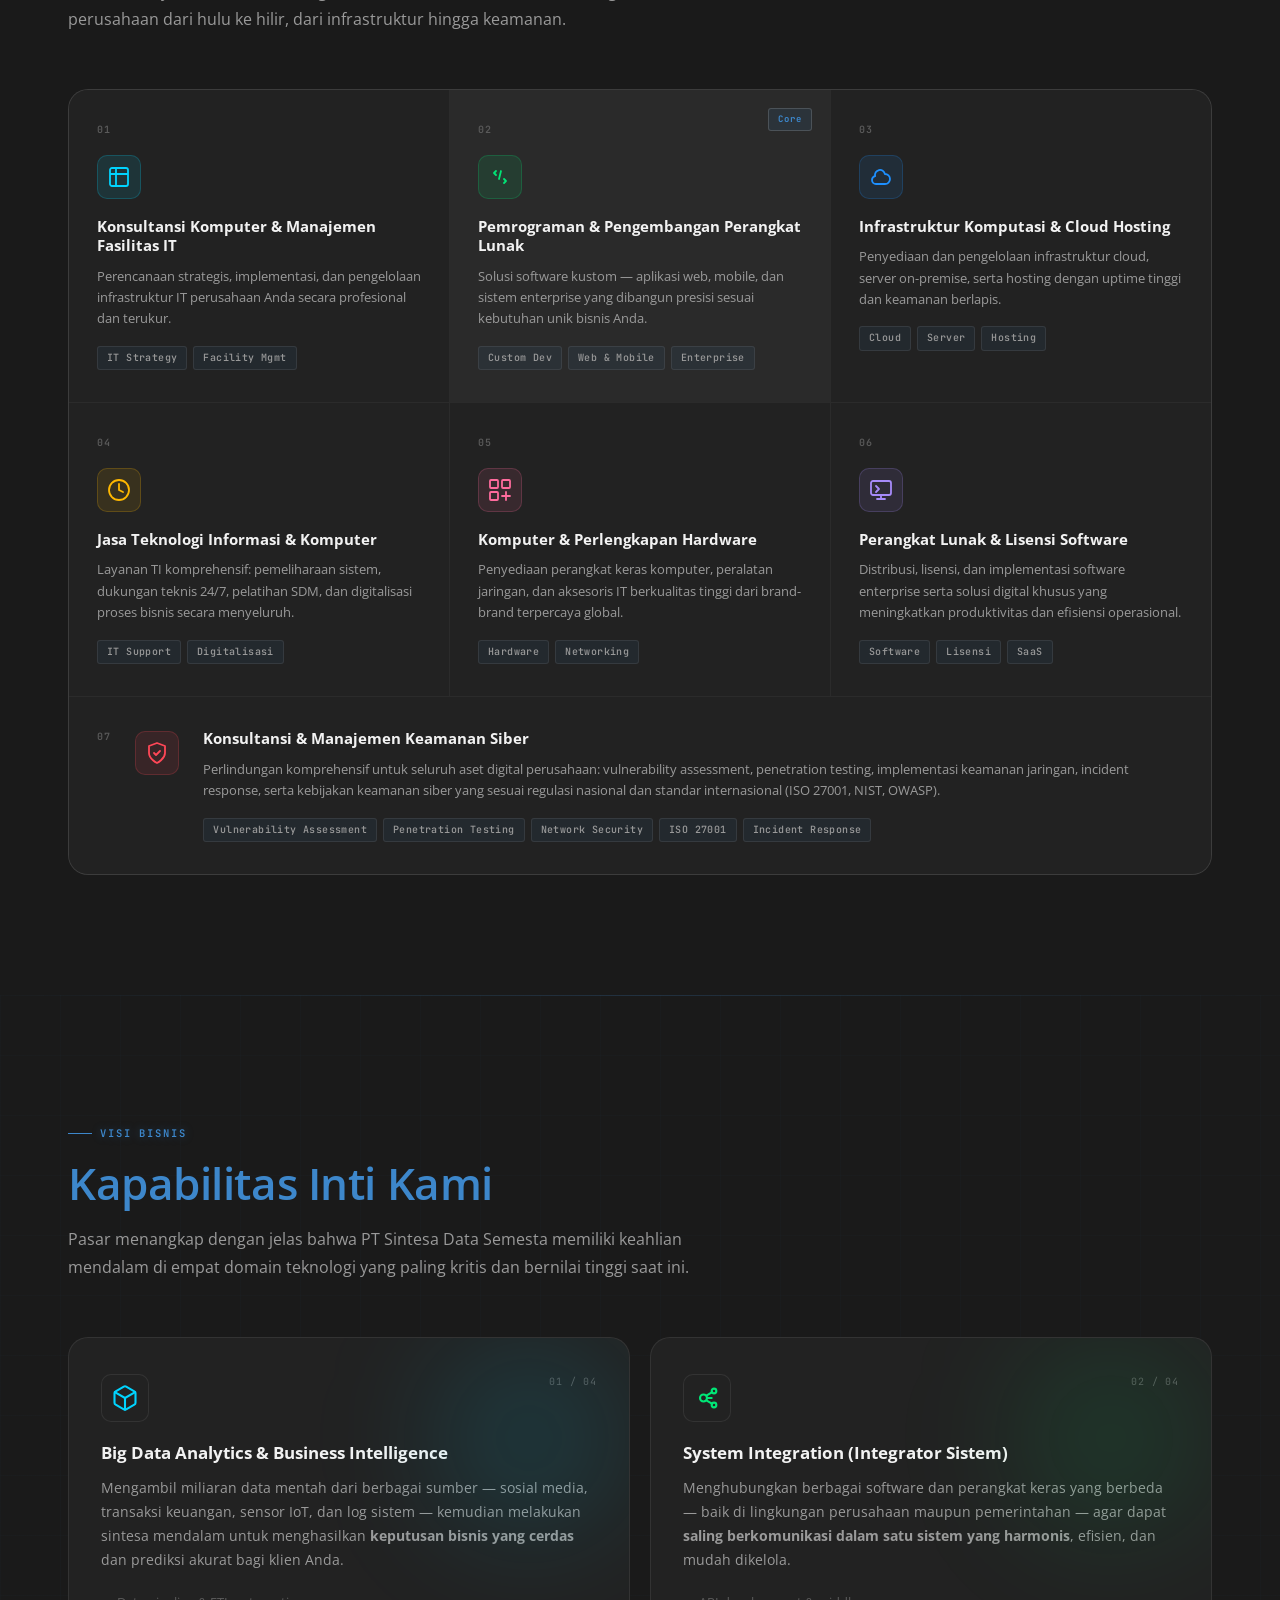
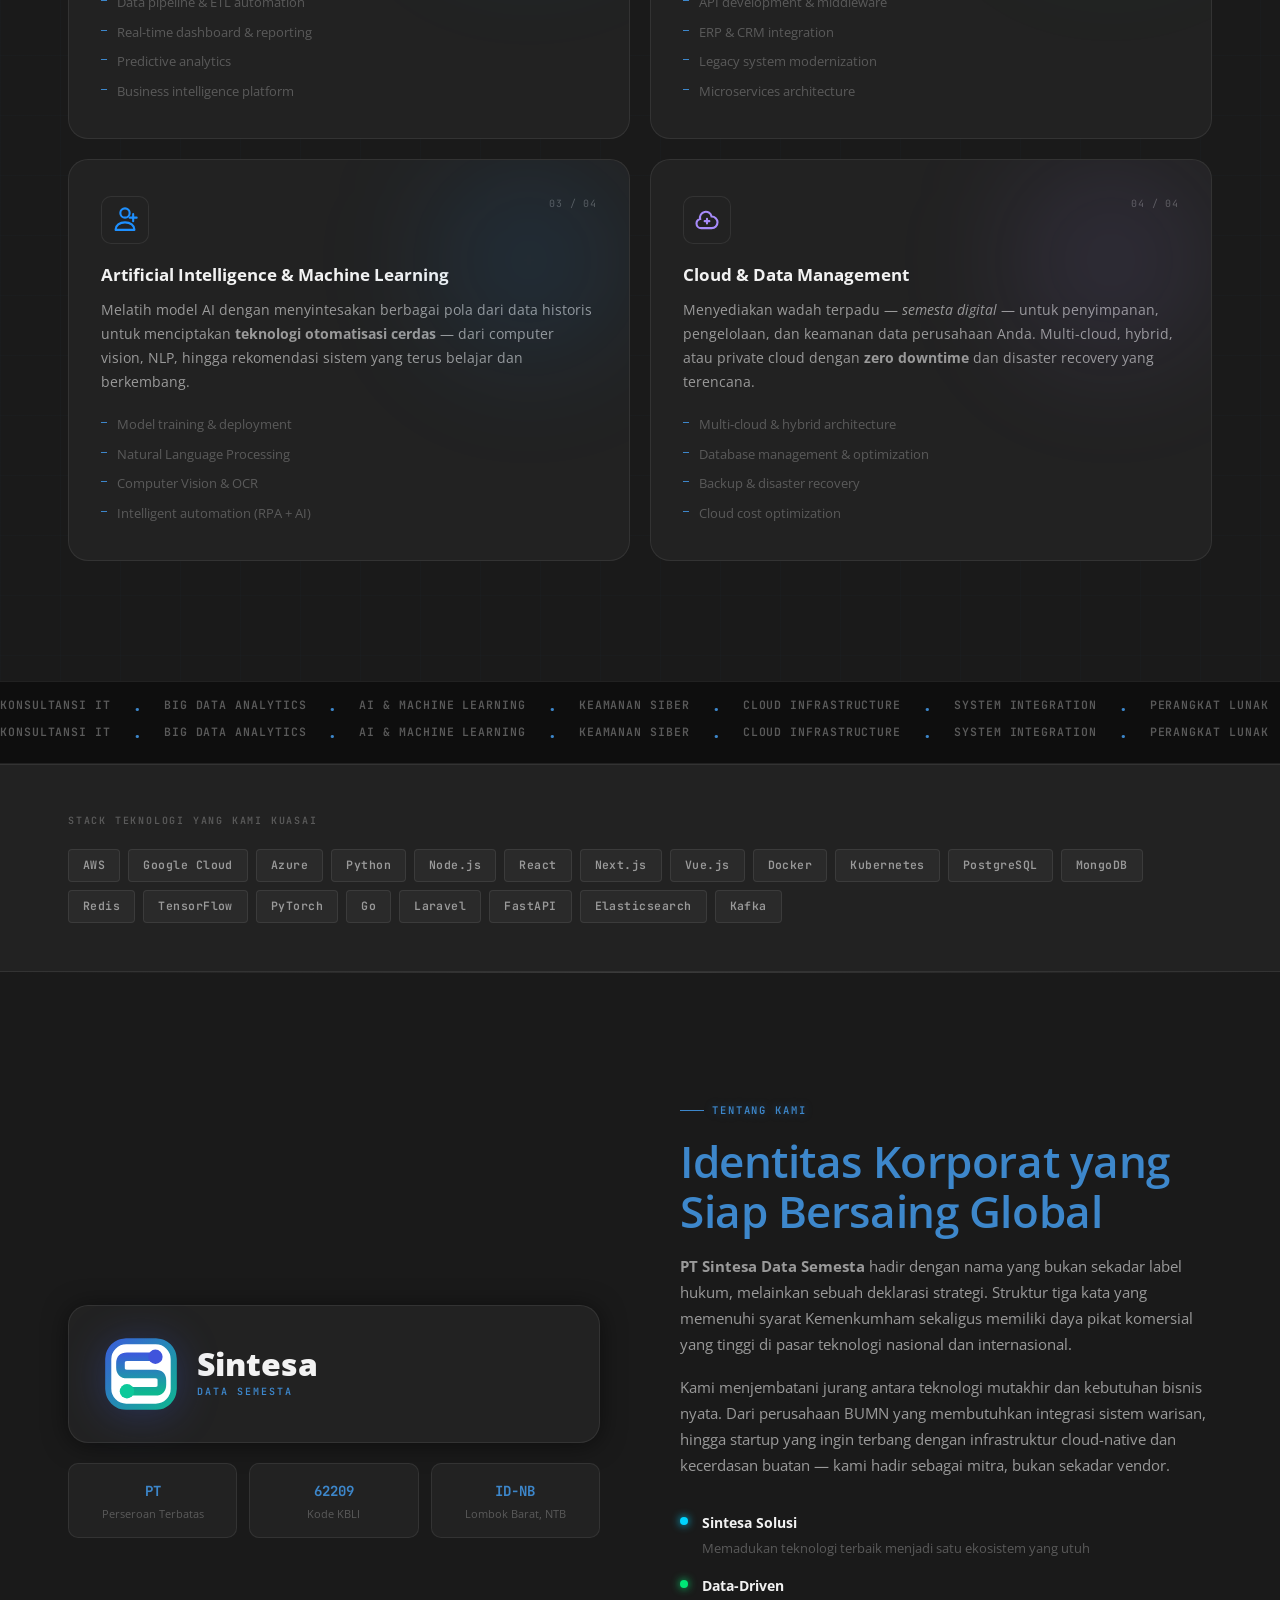
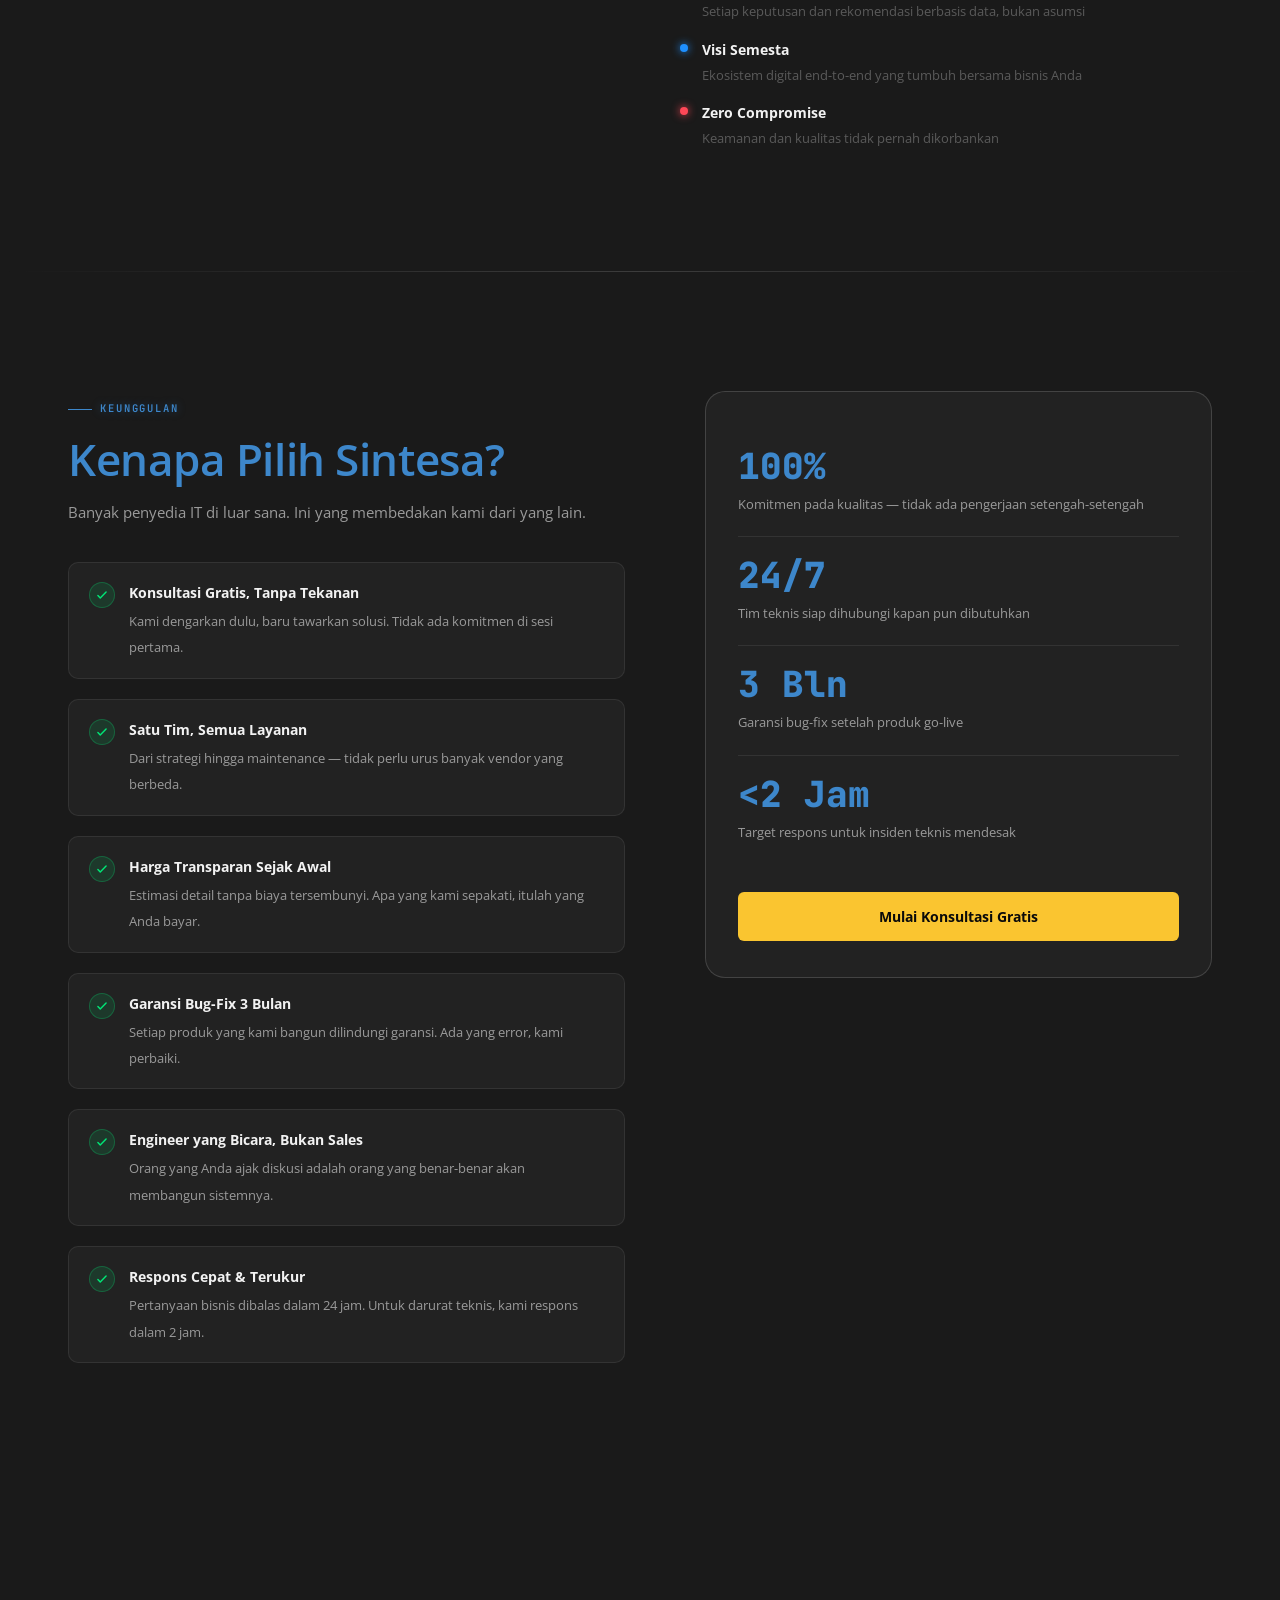
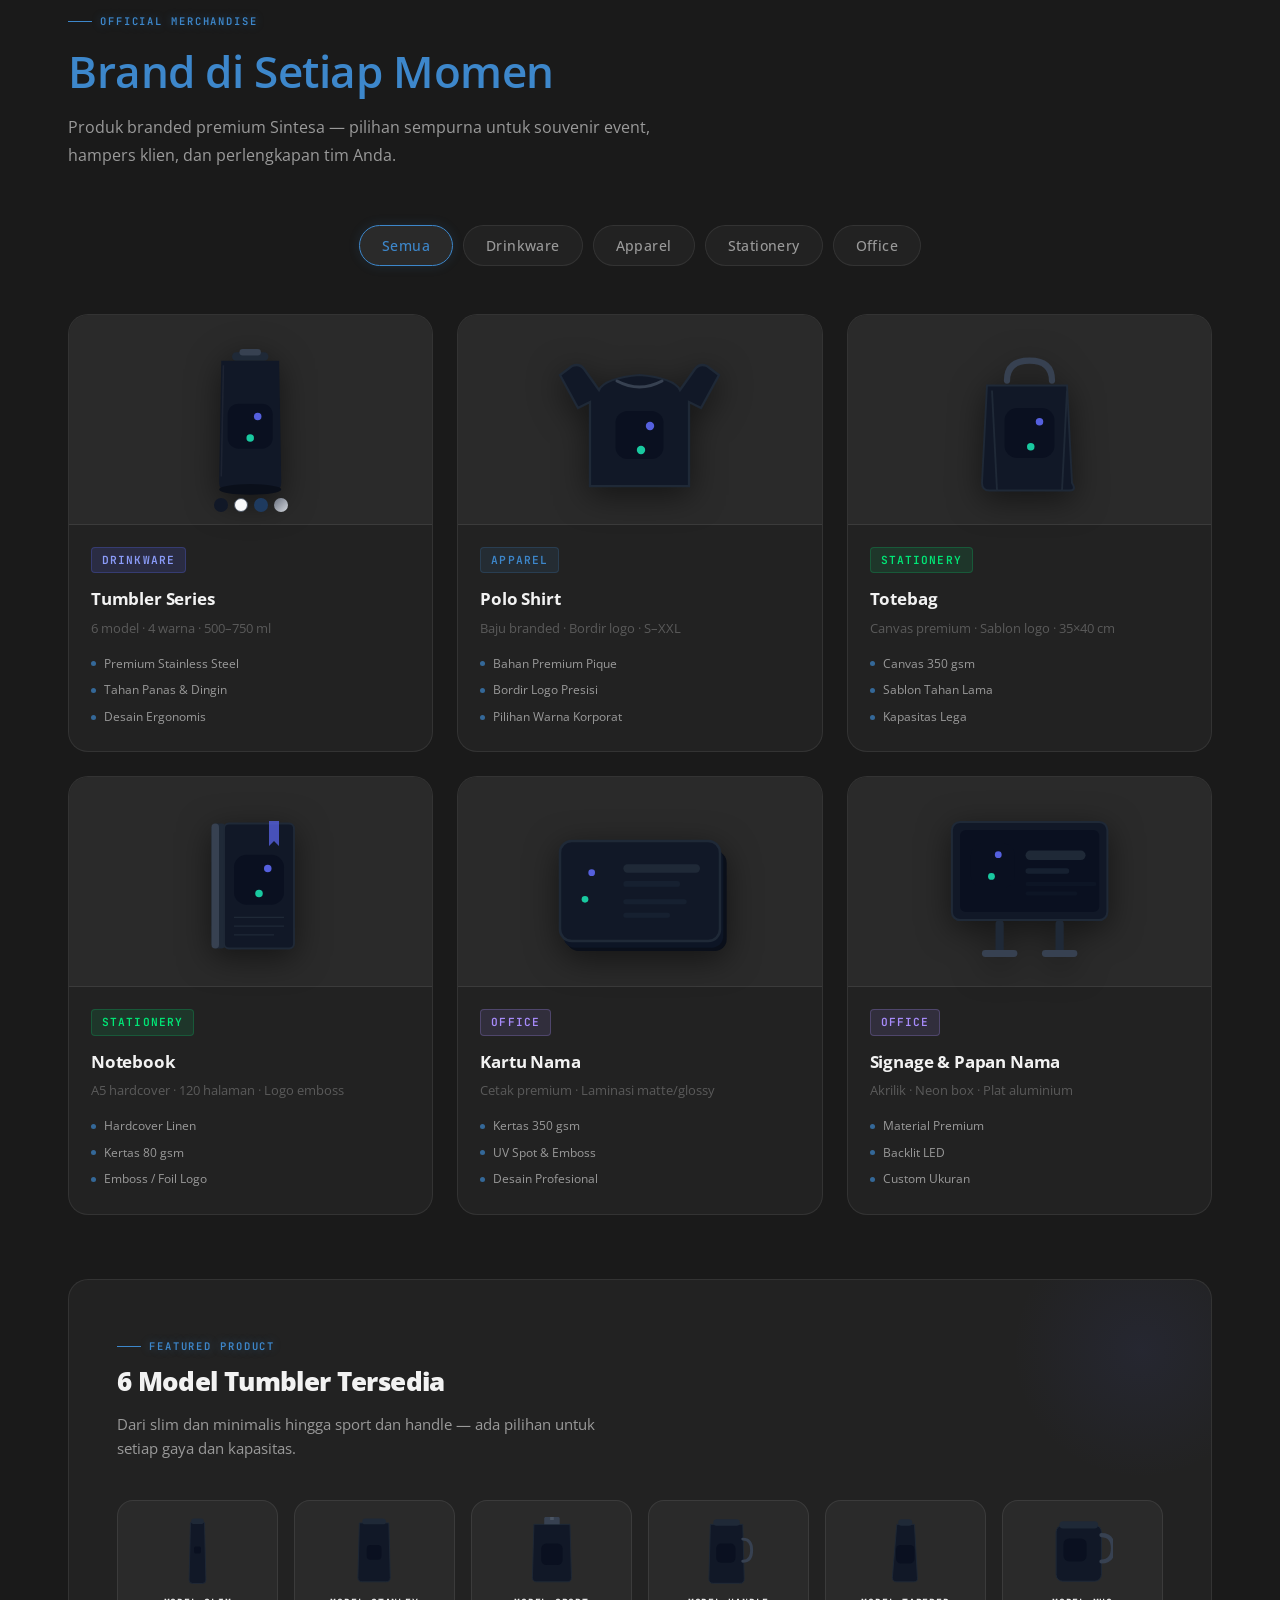
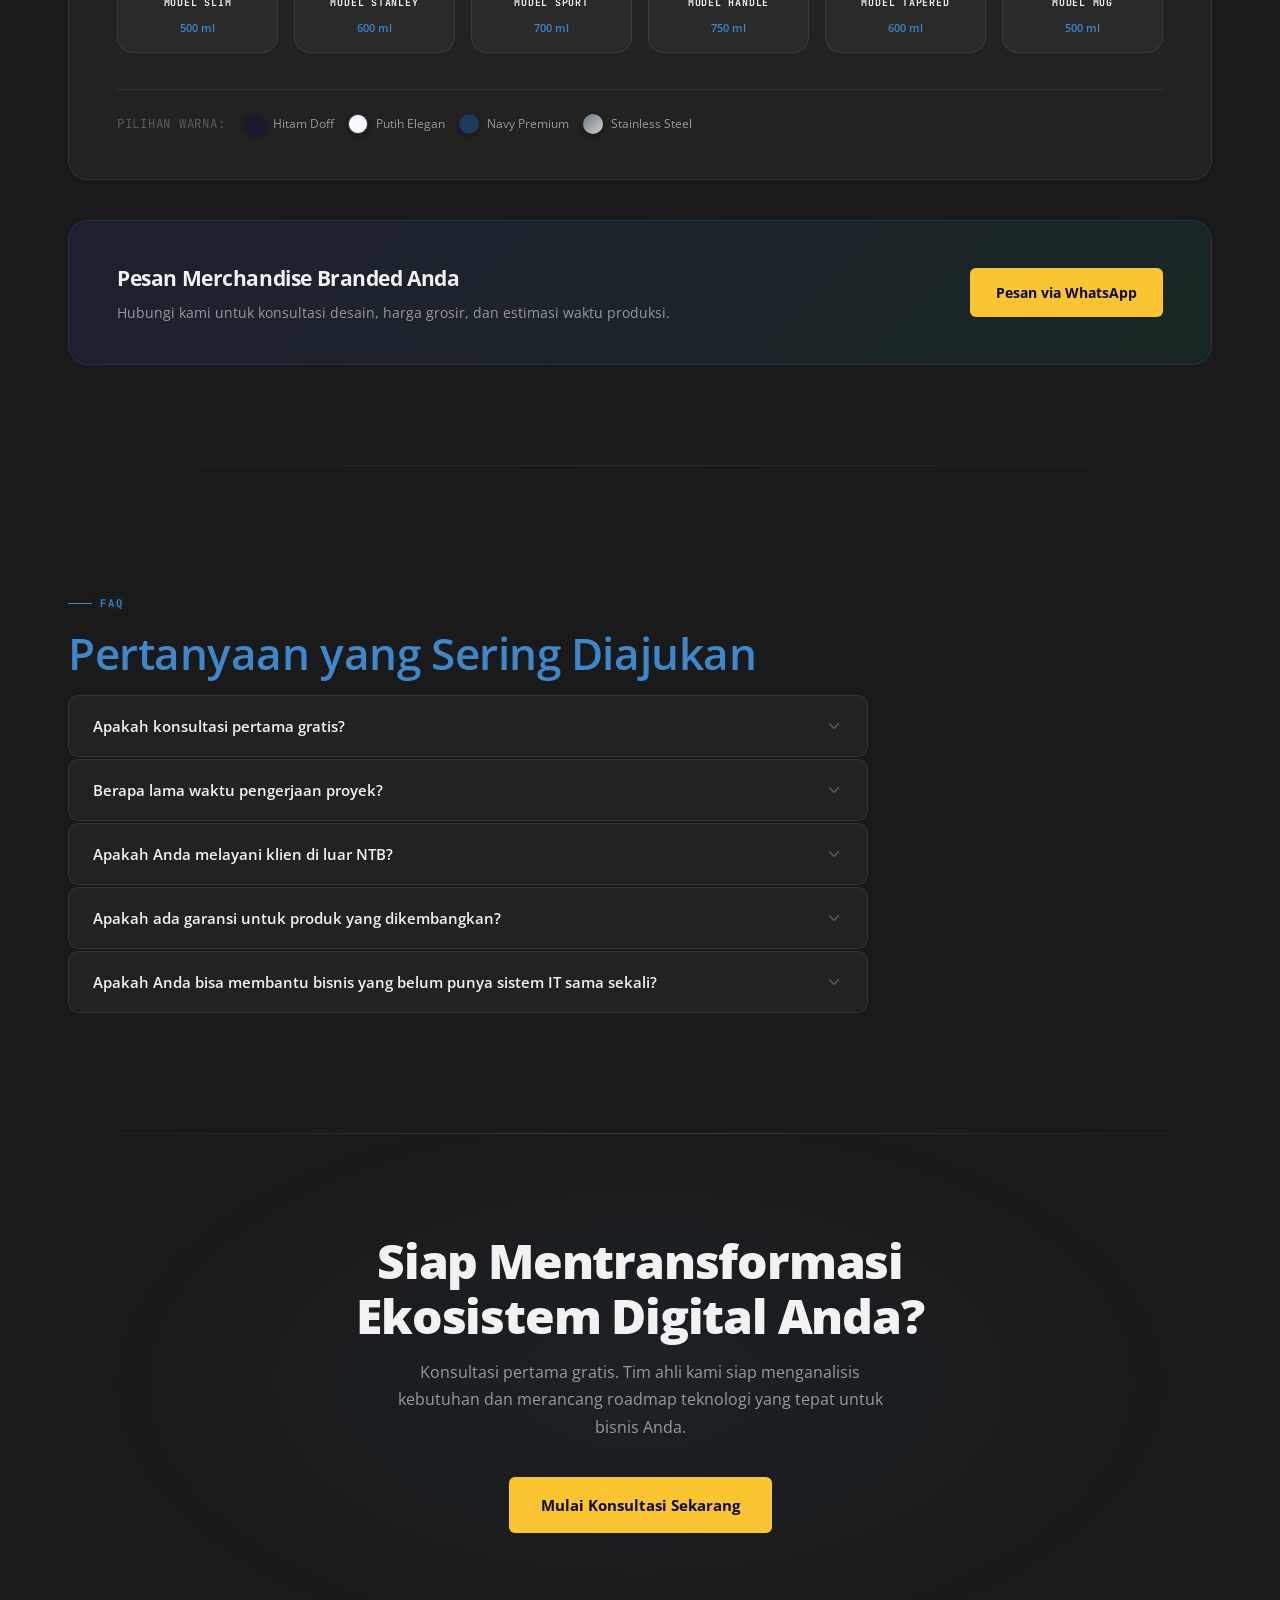
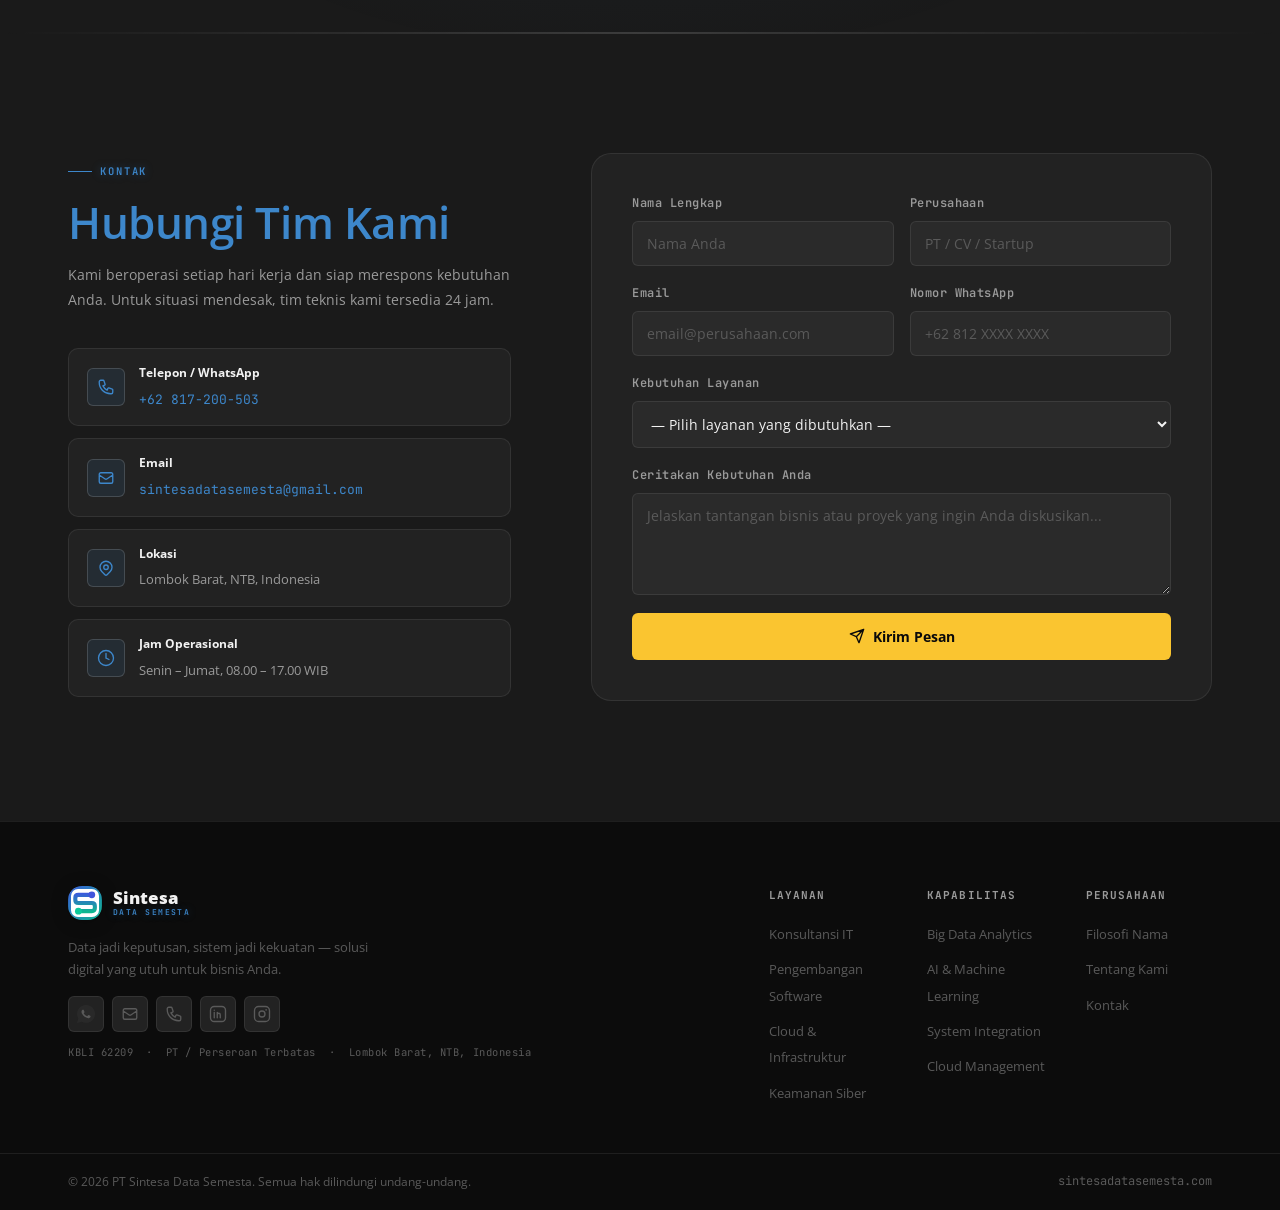
==== commit 8d43abed: "seo: tautkan Instagram (sameAs + ikon footer), hapus placeholder verifikasi mati - Tambah https://in" ====
--- a/public/index.html
+++ b/public/index.html
@@ -29,8 +29,6 @@
   <meta property="og:image:height" content="512" />
   <meta name="geo.region" content="ID-NB" />
   <meta name="geo.placename" content="Lombok Barat, Nusa Tenggara Barat, Indonesia" />
-  <!-- Ganti XXXX dengan kode verifikasi dari Google Search Console -->
-  <!-- <meta name="google-site-verification" content="XXXX"/> -->
 
   <script type="application/ld+json">
   {
@@ -93,8 +91,9 @@
           "availableLanguage": "Indonesian"
         },
         "sameAs": [
-          "https://wa.me/62817200503",
-          "https://linkedin.com/company/sintesa-data-semesta"
+          "https://www.instagram.com/sintesadatasemesta",
+          "https://linkedin.com/company/sintesa-data-semesta",
+          "https://wa.me/62817200503"
         ],
         "foundingDate": "2024",
         "priceRange": "$$"
@@ -1564,6 +1563,9 @@
           </a>
           <a href="https://linkedin.com/company/sintesa-data-semesta" target="_blank" rel="noopener" aria-label="LinkedIn" class="social-link">
             <svg width="18" height="18" viewBox="0 0 24 24" fill="none"><rect x="2" y="2" width="20" height="20" rx="5" stroke="currentColor" stroke-width="1.8"/><path d="M7 10v7M7 7v.01" stroke="currentColor" stroke-width="1.8" stroke-linecap="round"/><path d="M11 17v-4a2 2 0 014 0v4M11 10v7" stroke="currentColor" stroke-width="1.8" stroke-linecap="round"/></svg>
+          </a>
+          <a href="https://www.instagram.com/sintesadatasemesta" target="_blank" rel="noopener" aria-label="Instagram" class="social-link">
+            <svg width="18" height="18" viewBox="0 0 24 24" fill="none"><rect x="2" y="2" width="20" height="20" rx="5.5" stroke="currentColor" stroke-width="1.8"/><circle cx="12" cy="12" r="4" stroke="currentColor" stroke-width="1.8"/><circle cx="17.5" cy="6.5" r="1.1" fill="currentColor"/></svg>
           </a>
         </div>
         <div class="footer-legal mono">KBLI 62209 &nbsp;·&nbsp; PT / Perseroan Terbatas &nbsp;·&nbsp; Lombok Barat, NTB, Indonesia</div>
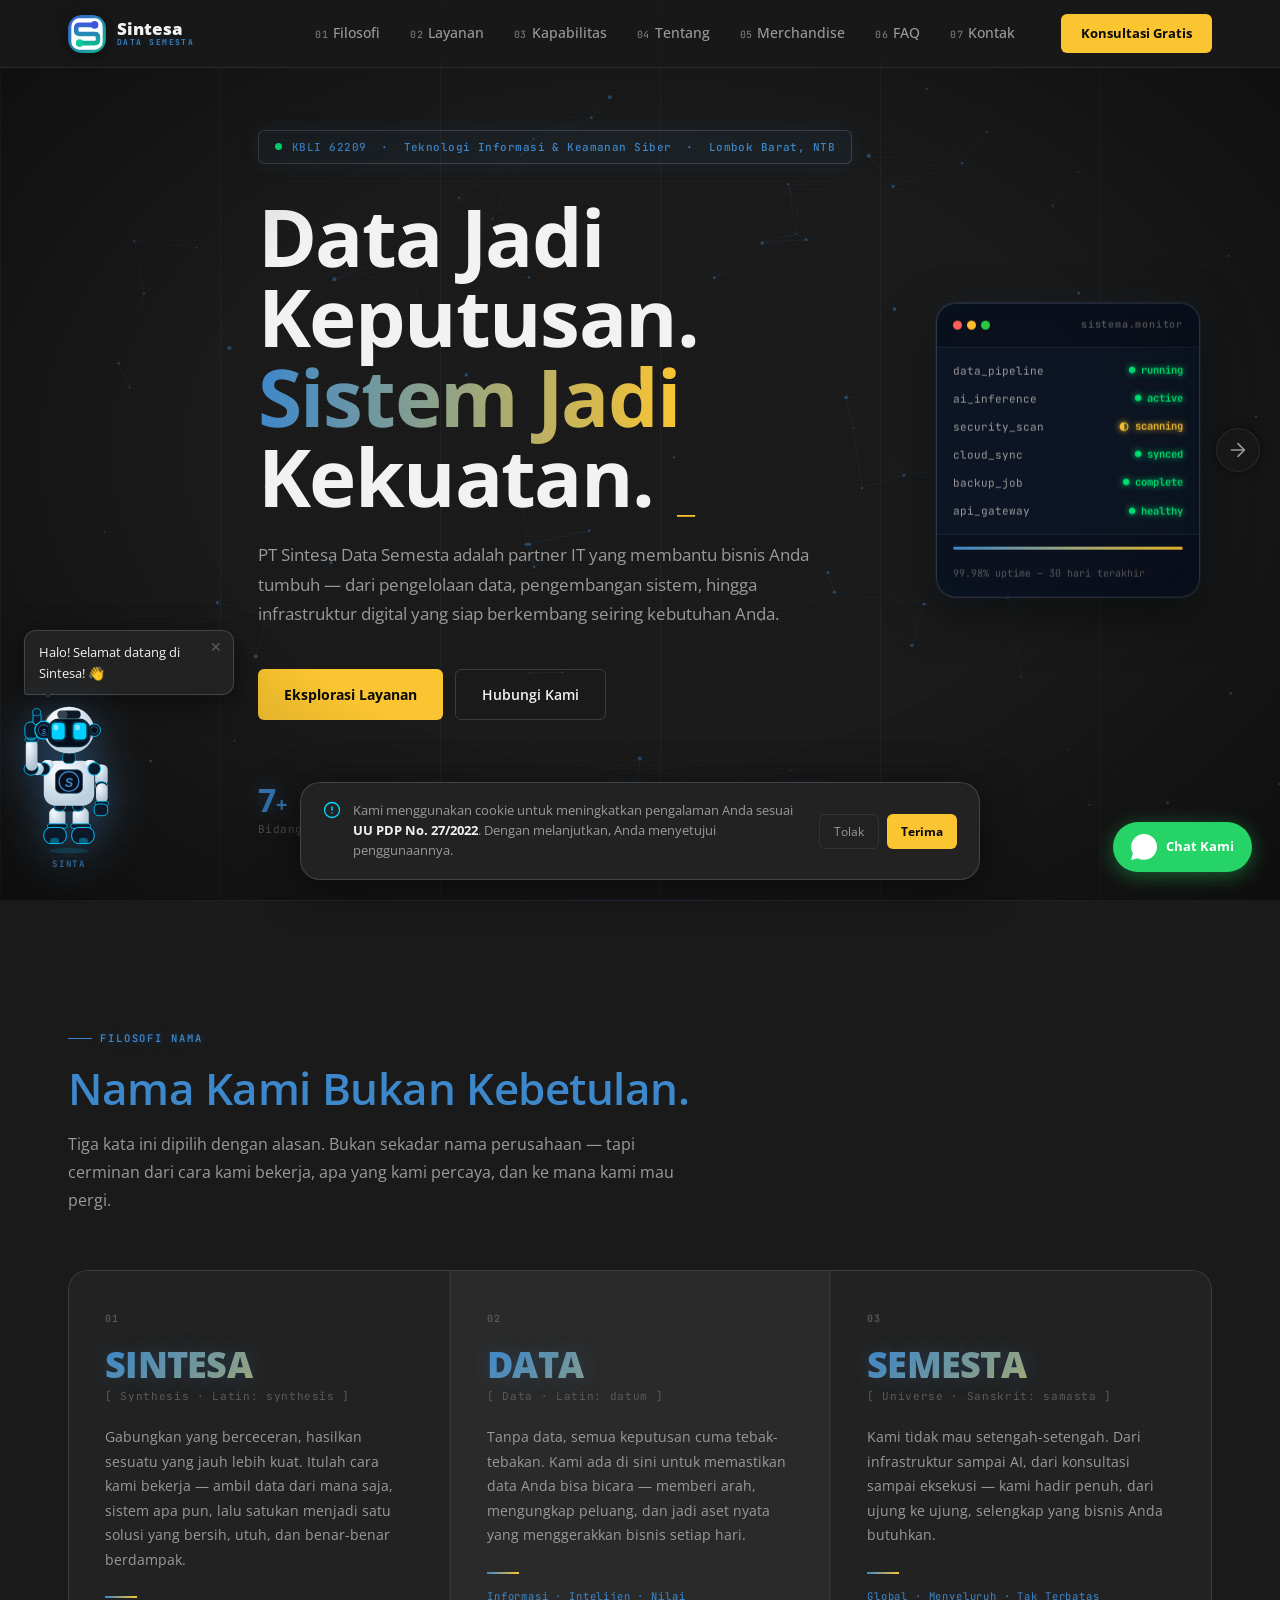
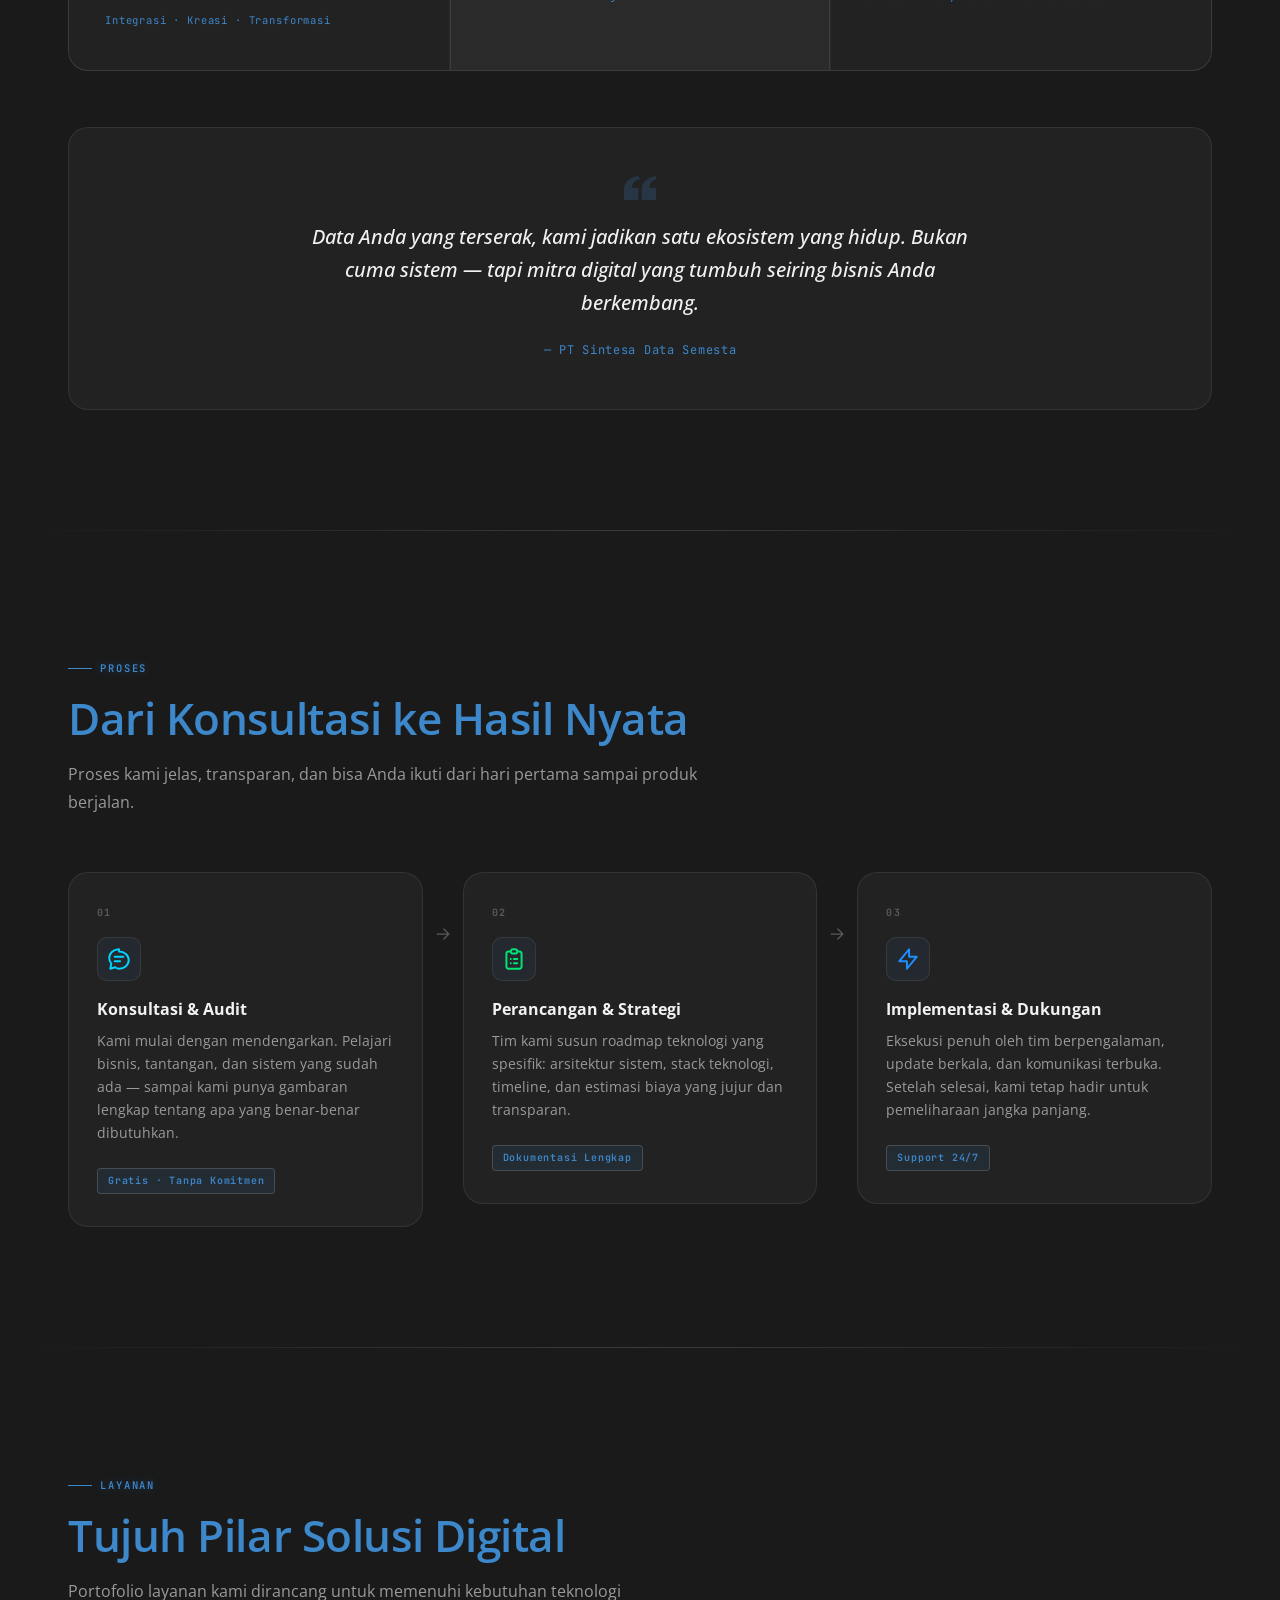
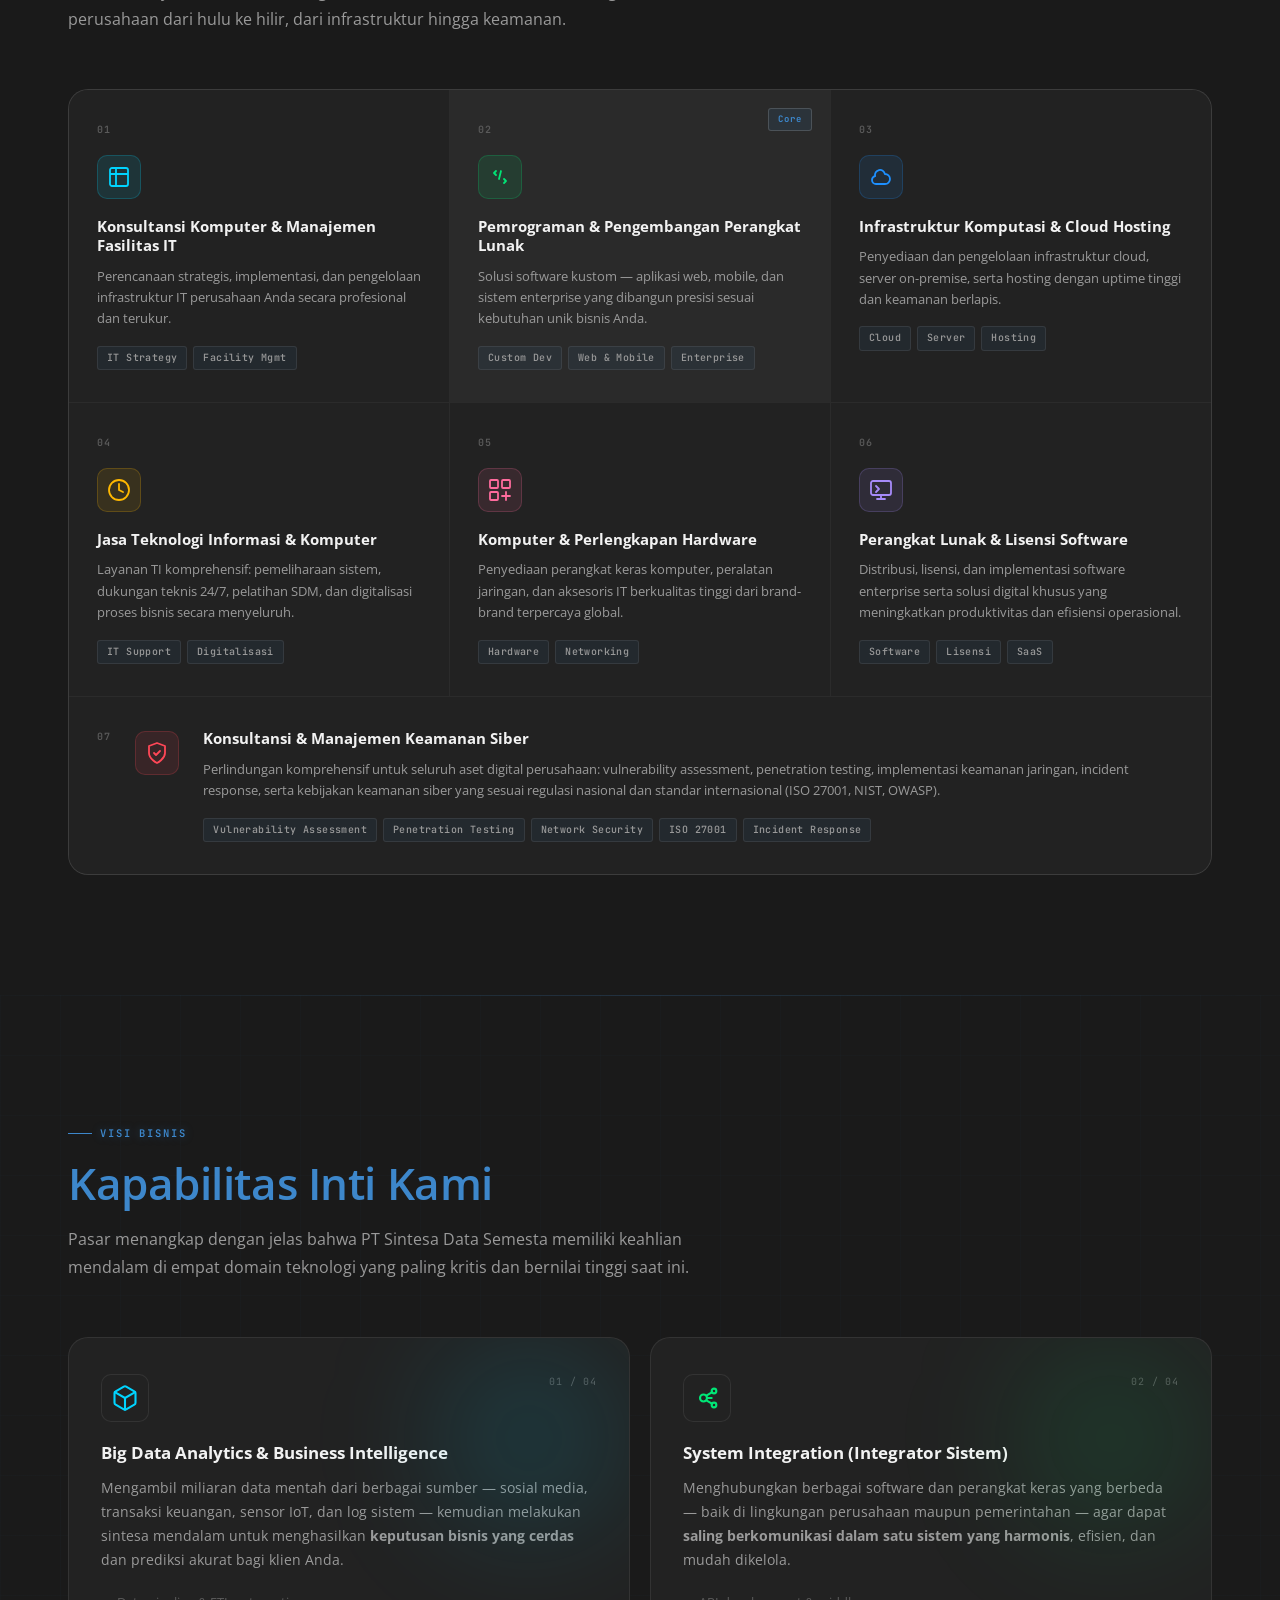
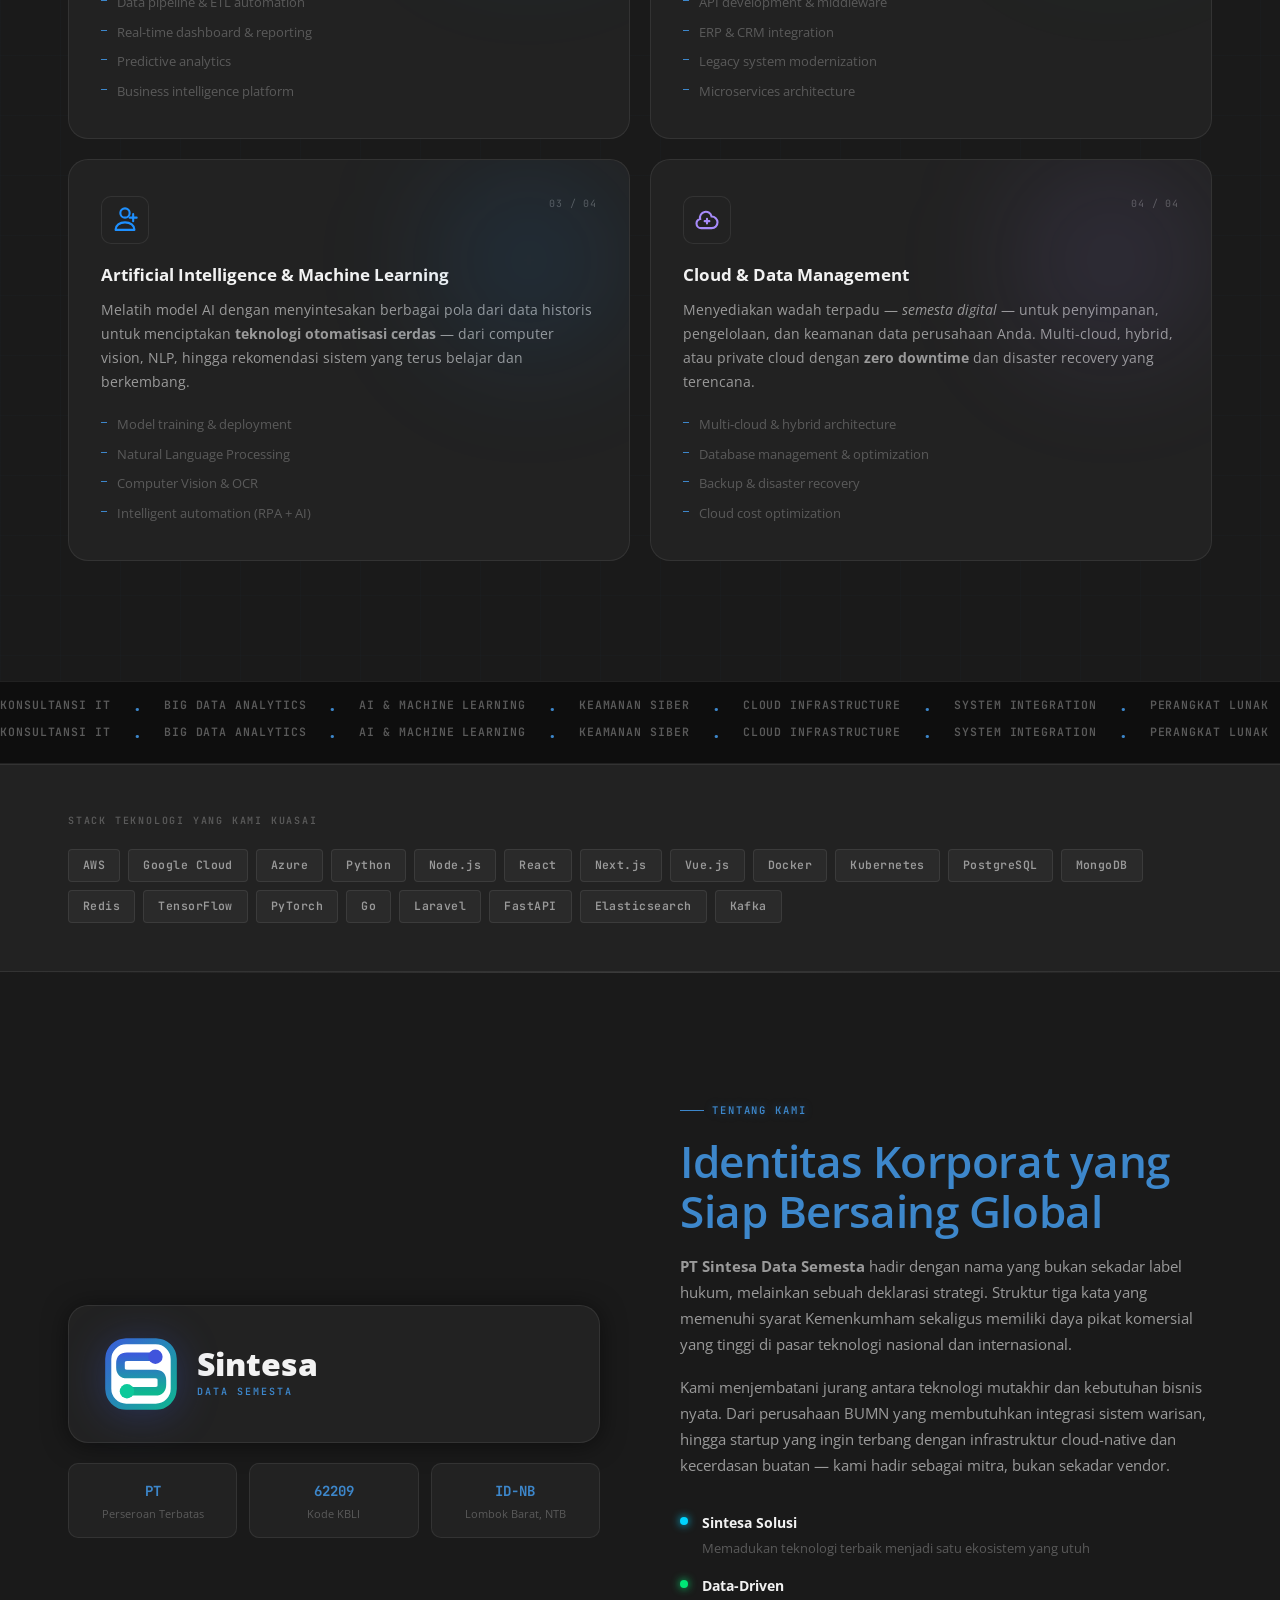
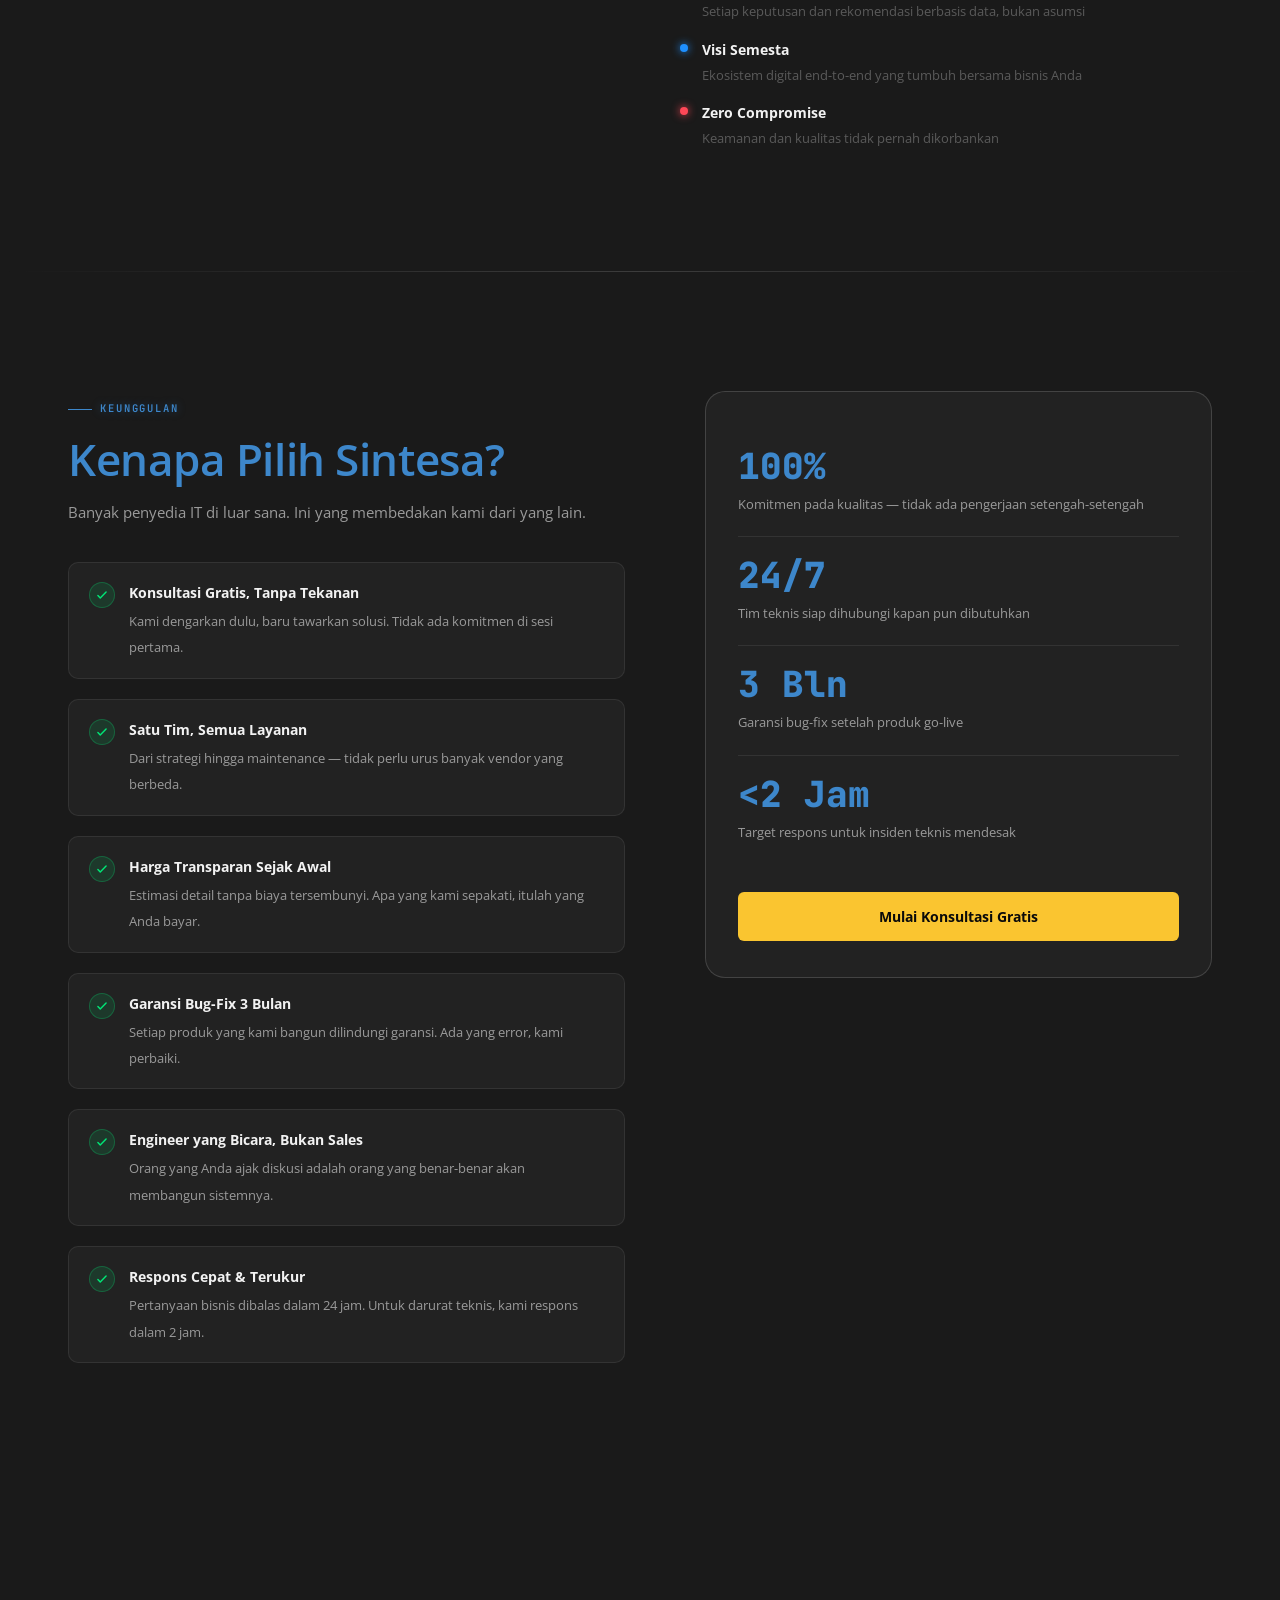
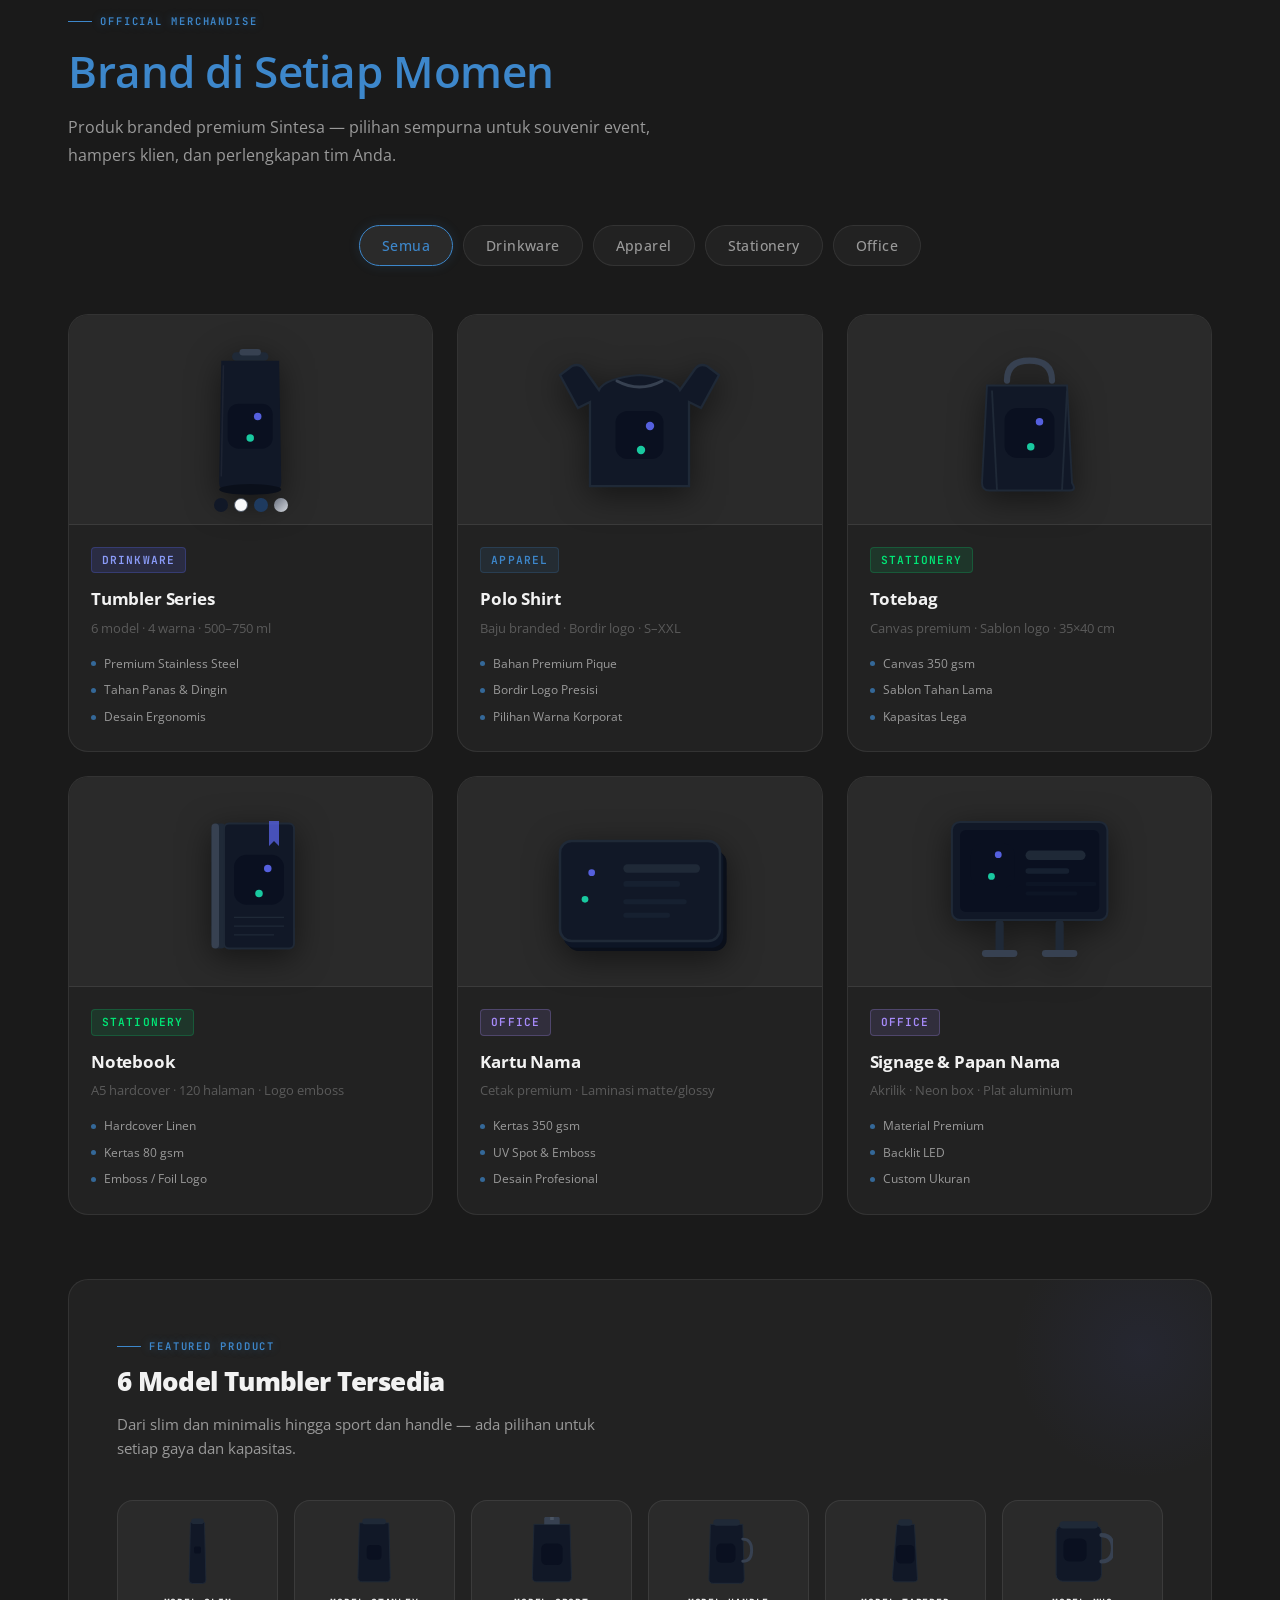
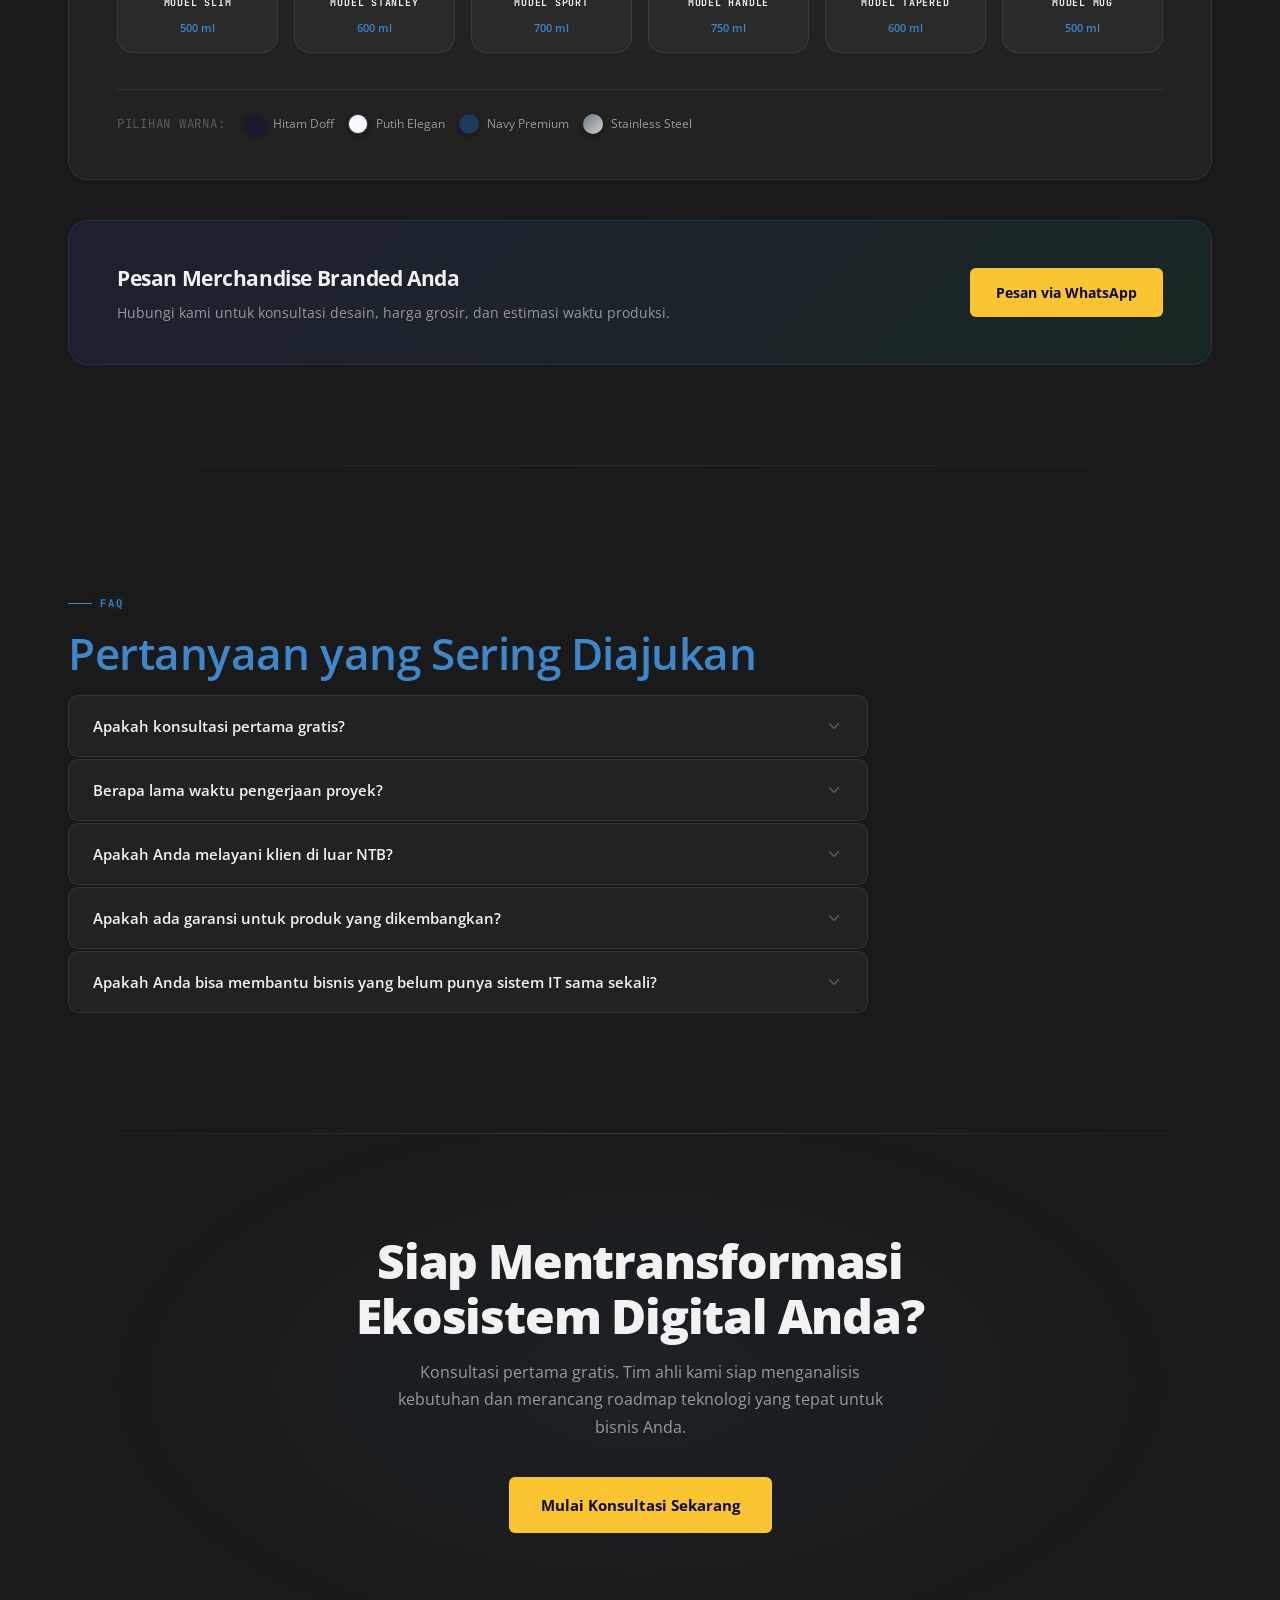
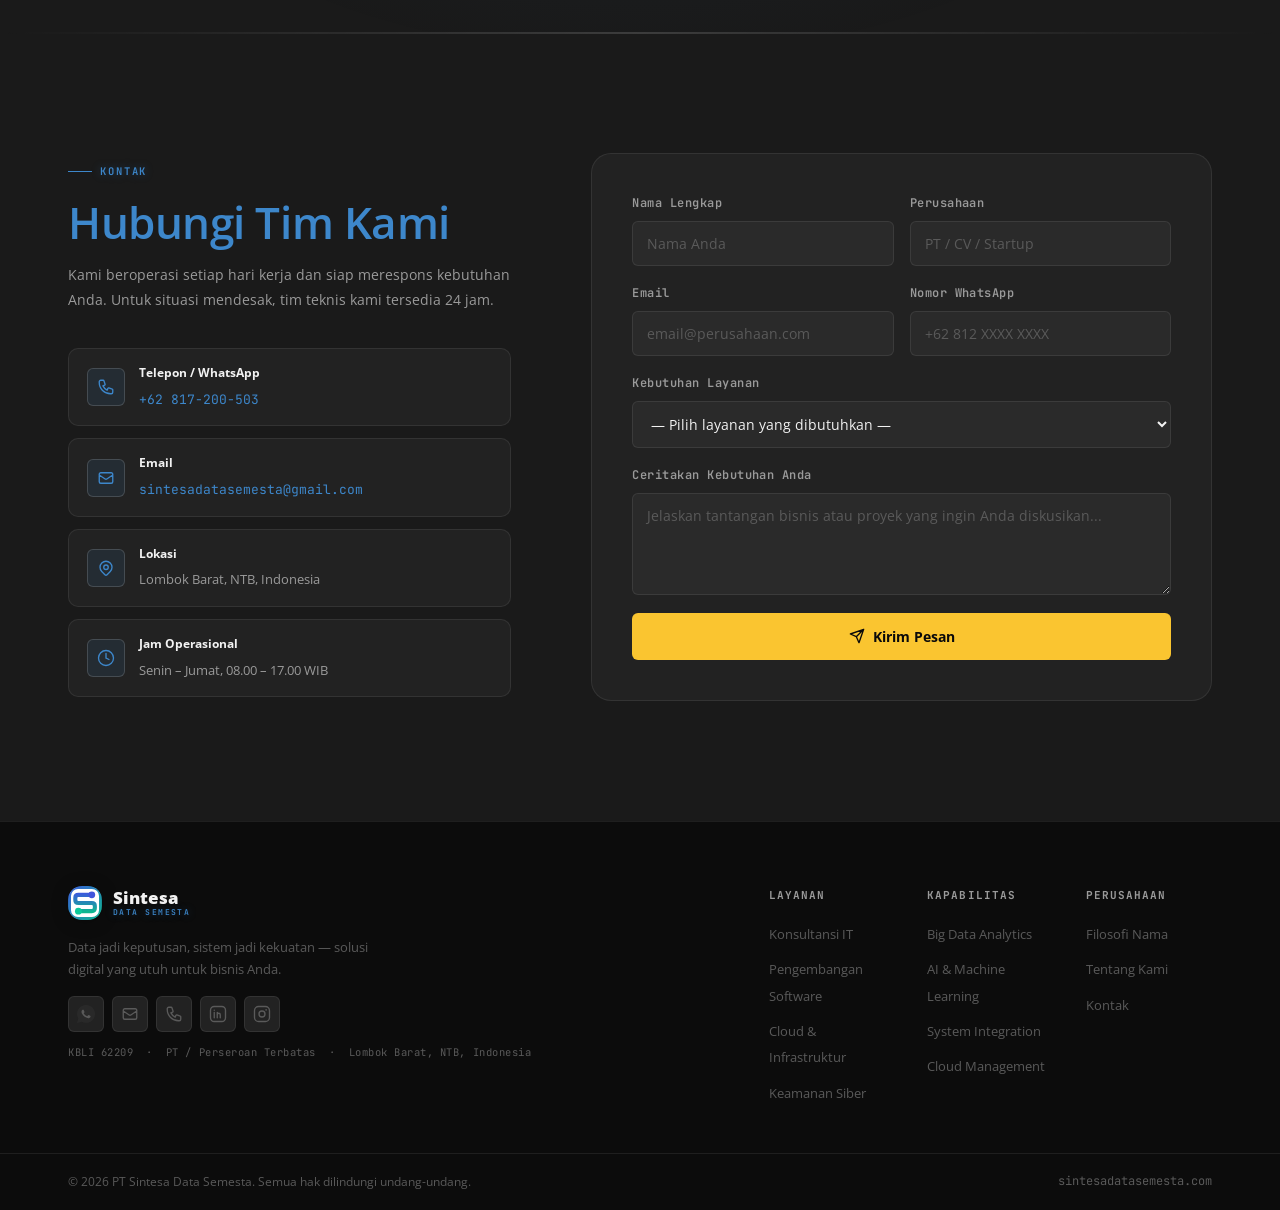
==== commit 616871b3: "seo: samakan URL Instagram dengan trailing slash resmi Co-Authored-By: Claude Opus 4.8 (1M context) " ====
--- a/public/index.html
+++ b/public/index.html
@@ -91,7 +91,7 @@
           "availableLanguage": "Indonesian"
         },
         "sameAs": [
-          "https://www.instagram.com/sintesadatasemesta",
+          "https://www.instagram.com/sintesadatasemesta/",
           "https://linkedin.com/company/sintesa-data-semesta",
           "https://wa.me/62817200503"
         ],
@@ -1564,7 +1564,7 @@
           <a href="https://linkedin.com/company/sintesa-data-semesta" target="_blank" rel="noopener" aria-label="LinkedIn" class="social-link">
             <svg width="18" height="18" viewBox="0 0 24 24" fill="none"><rect x="2" y="2" width="20" height="20" rx="5" stroke="currentColor" stroke-width="1.8"/><path d="M7 10v7M7 7v.01" stroke="currentColor" stroke-width="1.8" stroke-linecap="round"/><path d="M11 17v-4a2 2 0 014 0v4M11 10v7" stroke="currentColor" stroke-width="1.8" stroke-linecap="round"/></svg>
           </a>
-          <a href="https://www.instagram.com/sintesadatasemesta" target="_blank" rel="noopener" aria-label="Instagram" class="social-link">
+          <a href="https://www.instagram.com/sintesadatasemesta/" target="_blank" rel="noopener" aria-label="Instagram" class="social-link">
             <svg width="18" height="18" viewBox="0 0 24 24" fill="none"><rect x="2" y="2" width="20" height="20" rx="5.5" stroke="currentColor" stroke-width="1.8"/><circle cx="12" cy="12" r="4" stroke="currentColor" stroke-width="1.8"/><circle cx="17.5" cy="6.5" r="1.1" fill="currentColor"/></svg>
           </a>
         </div>
